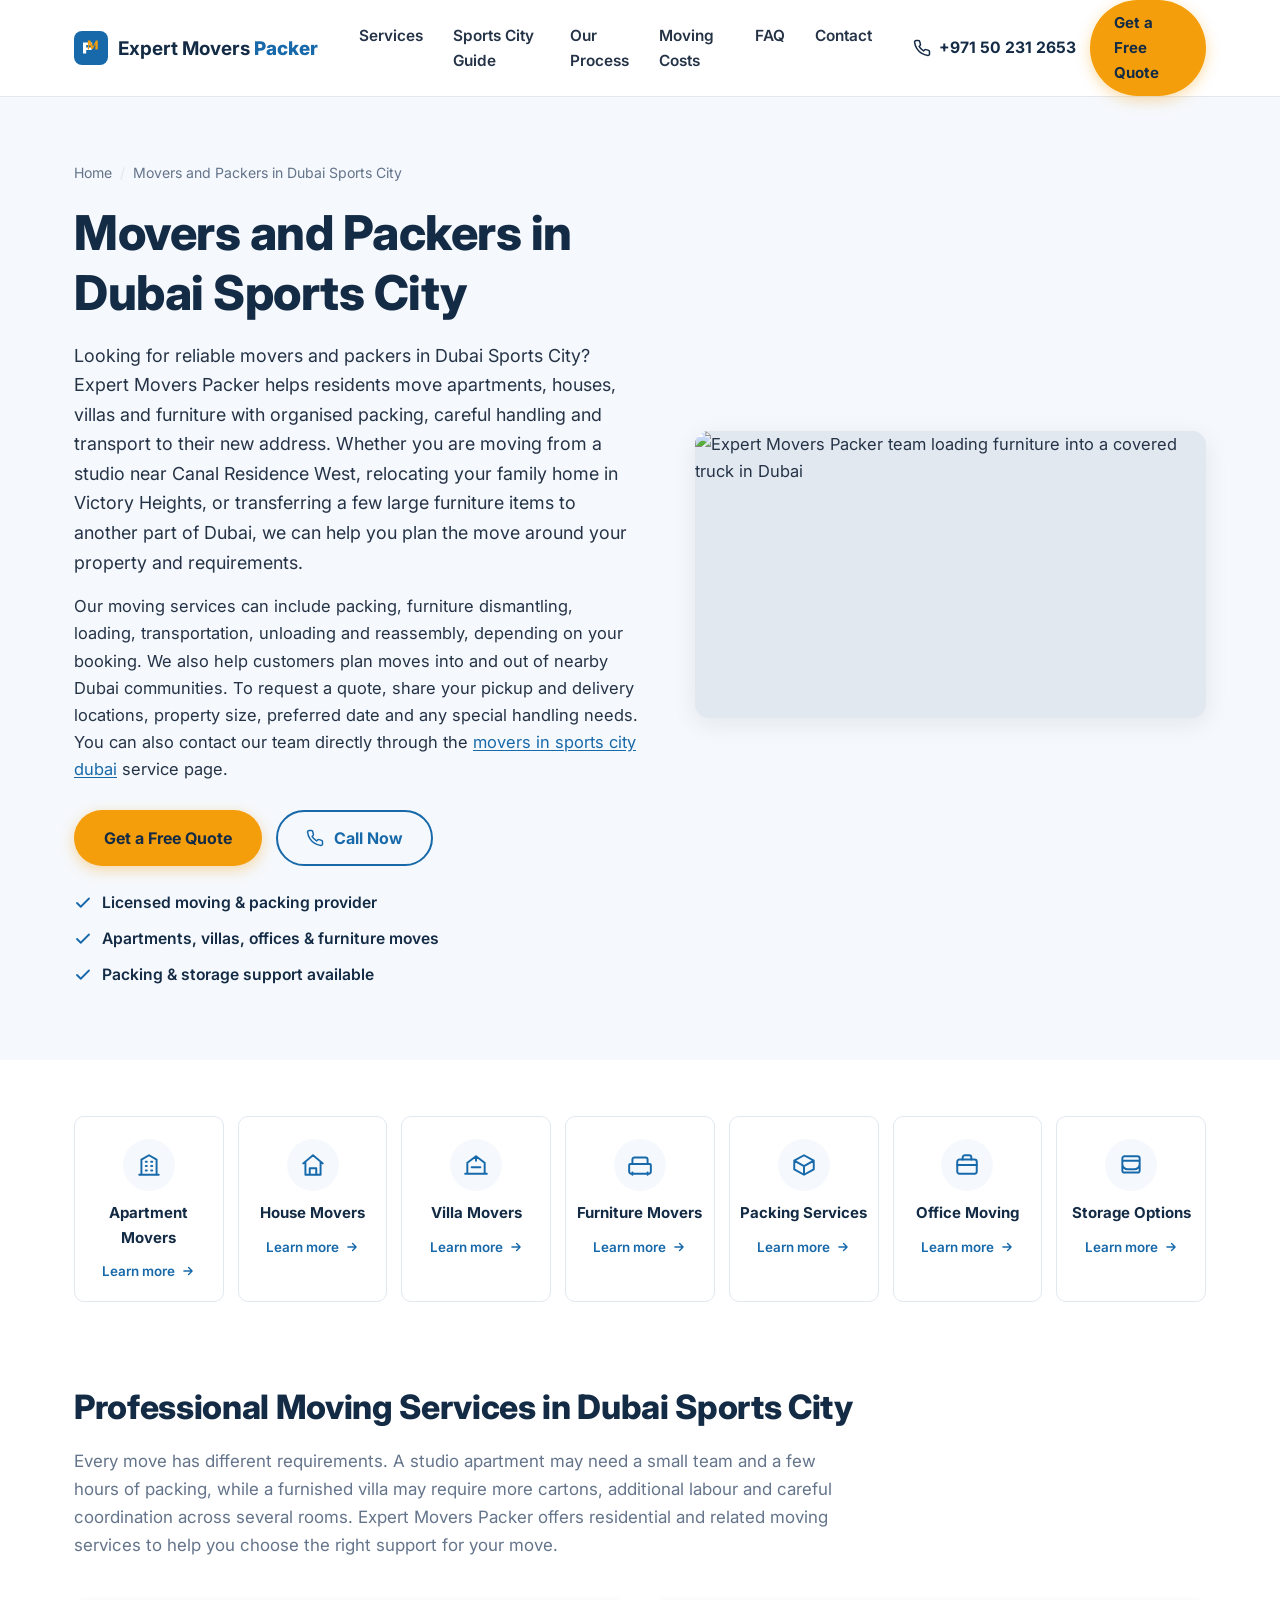
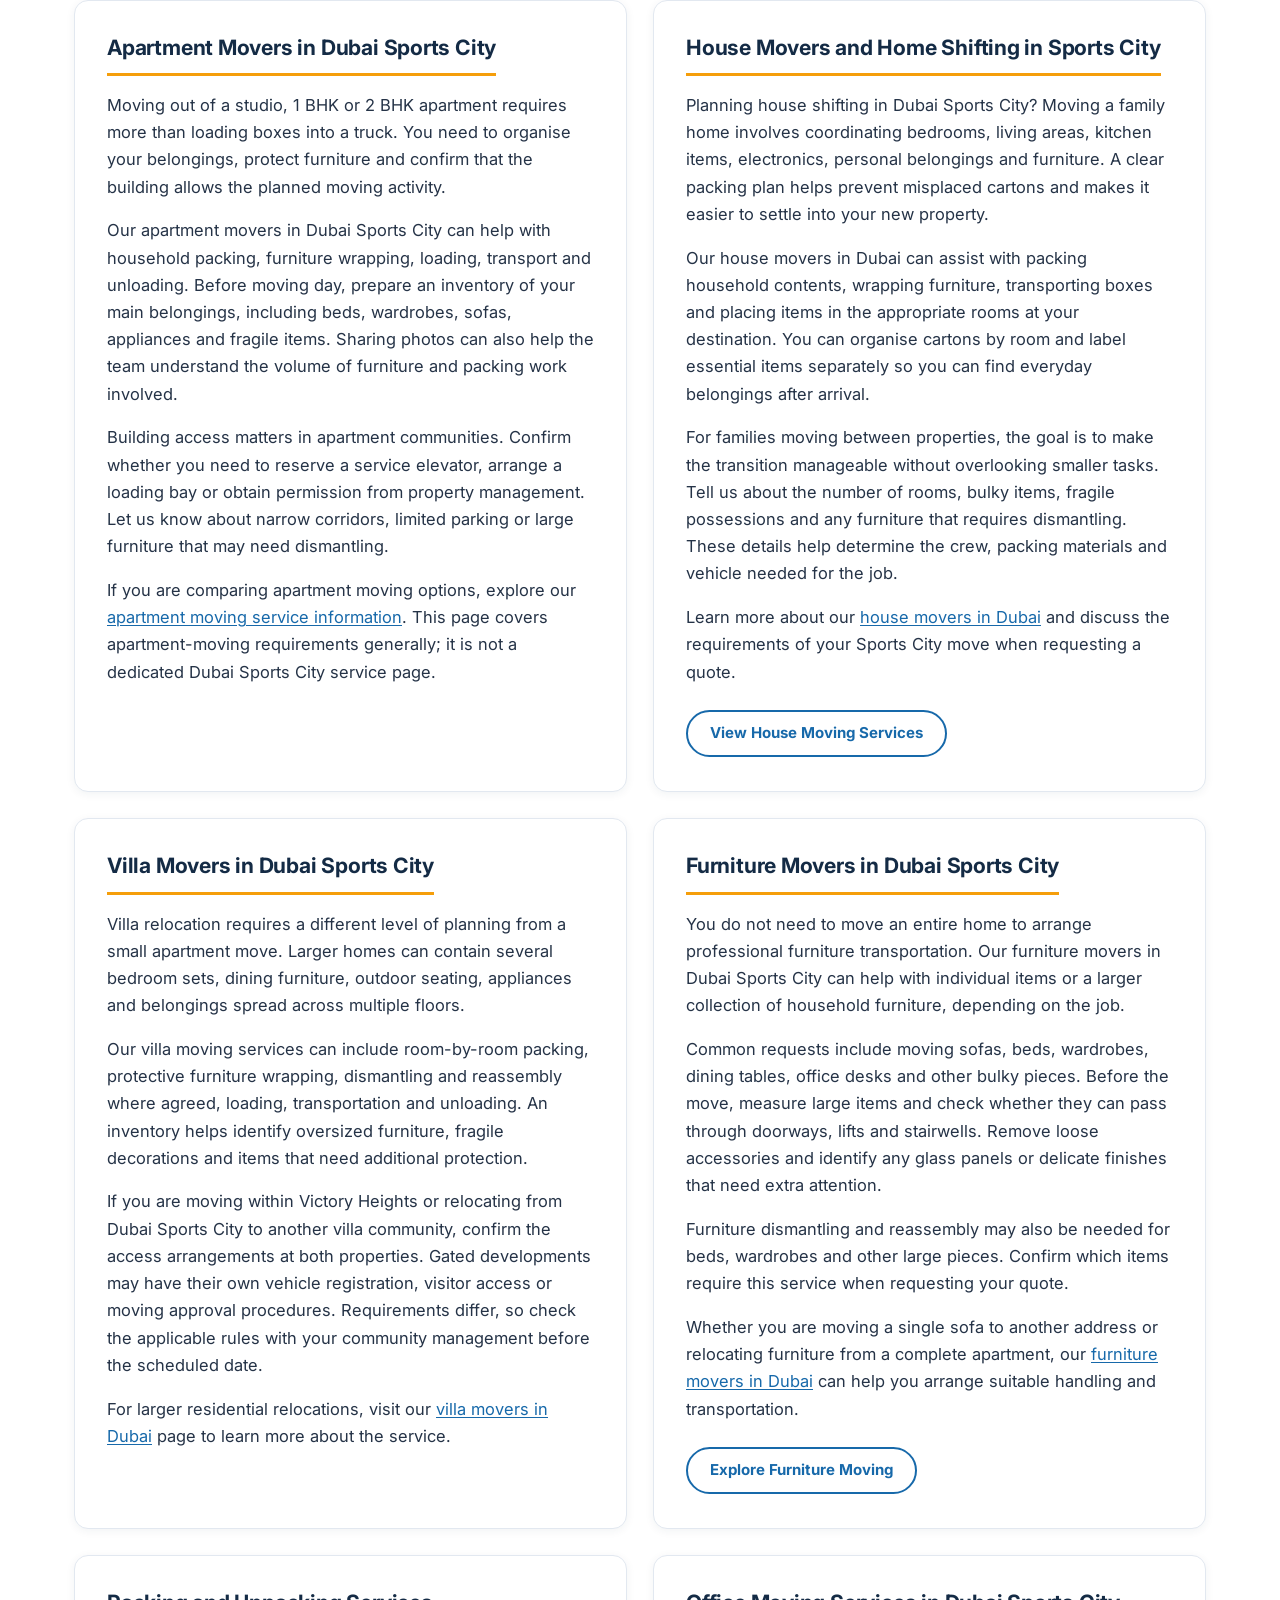
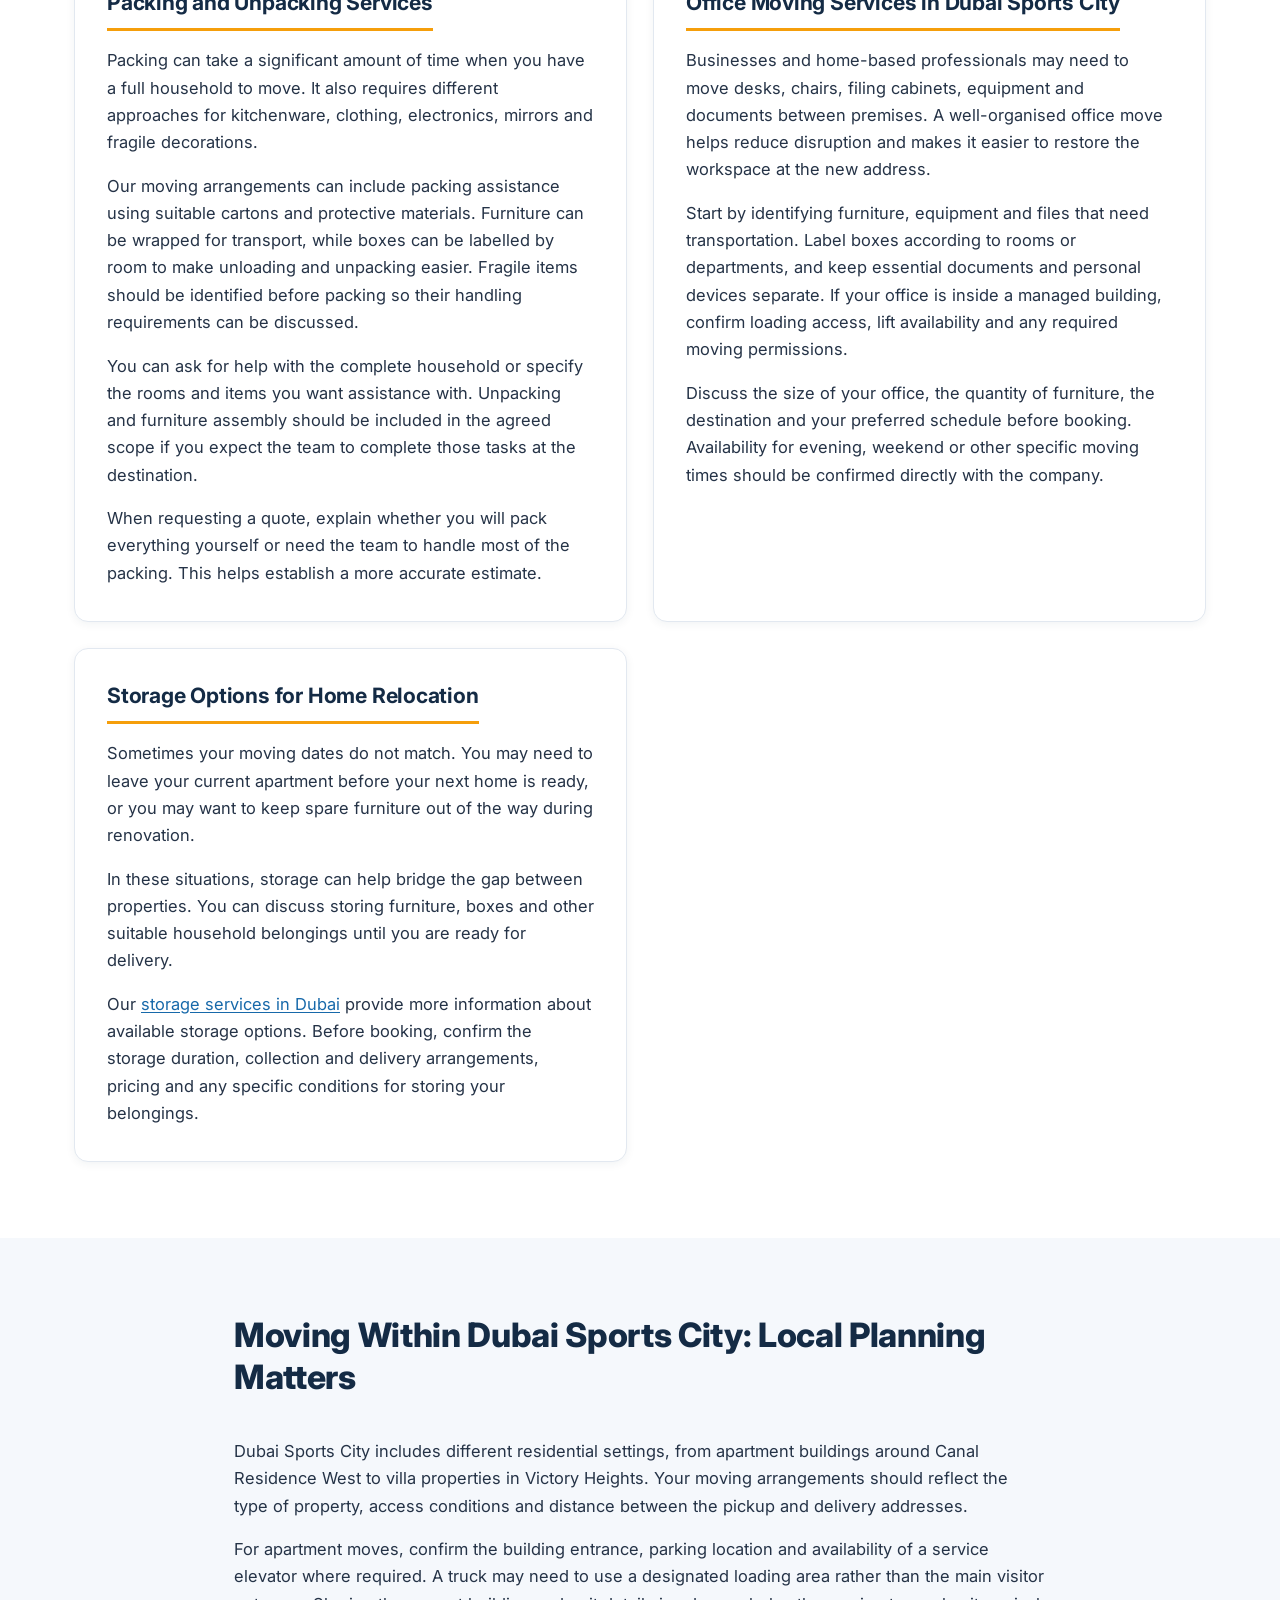
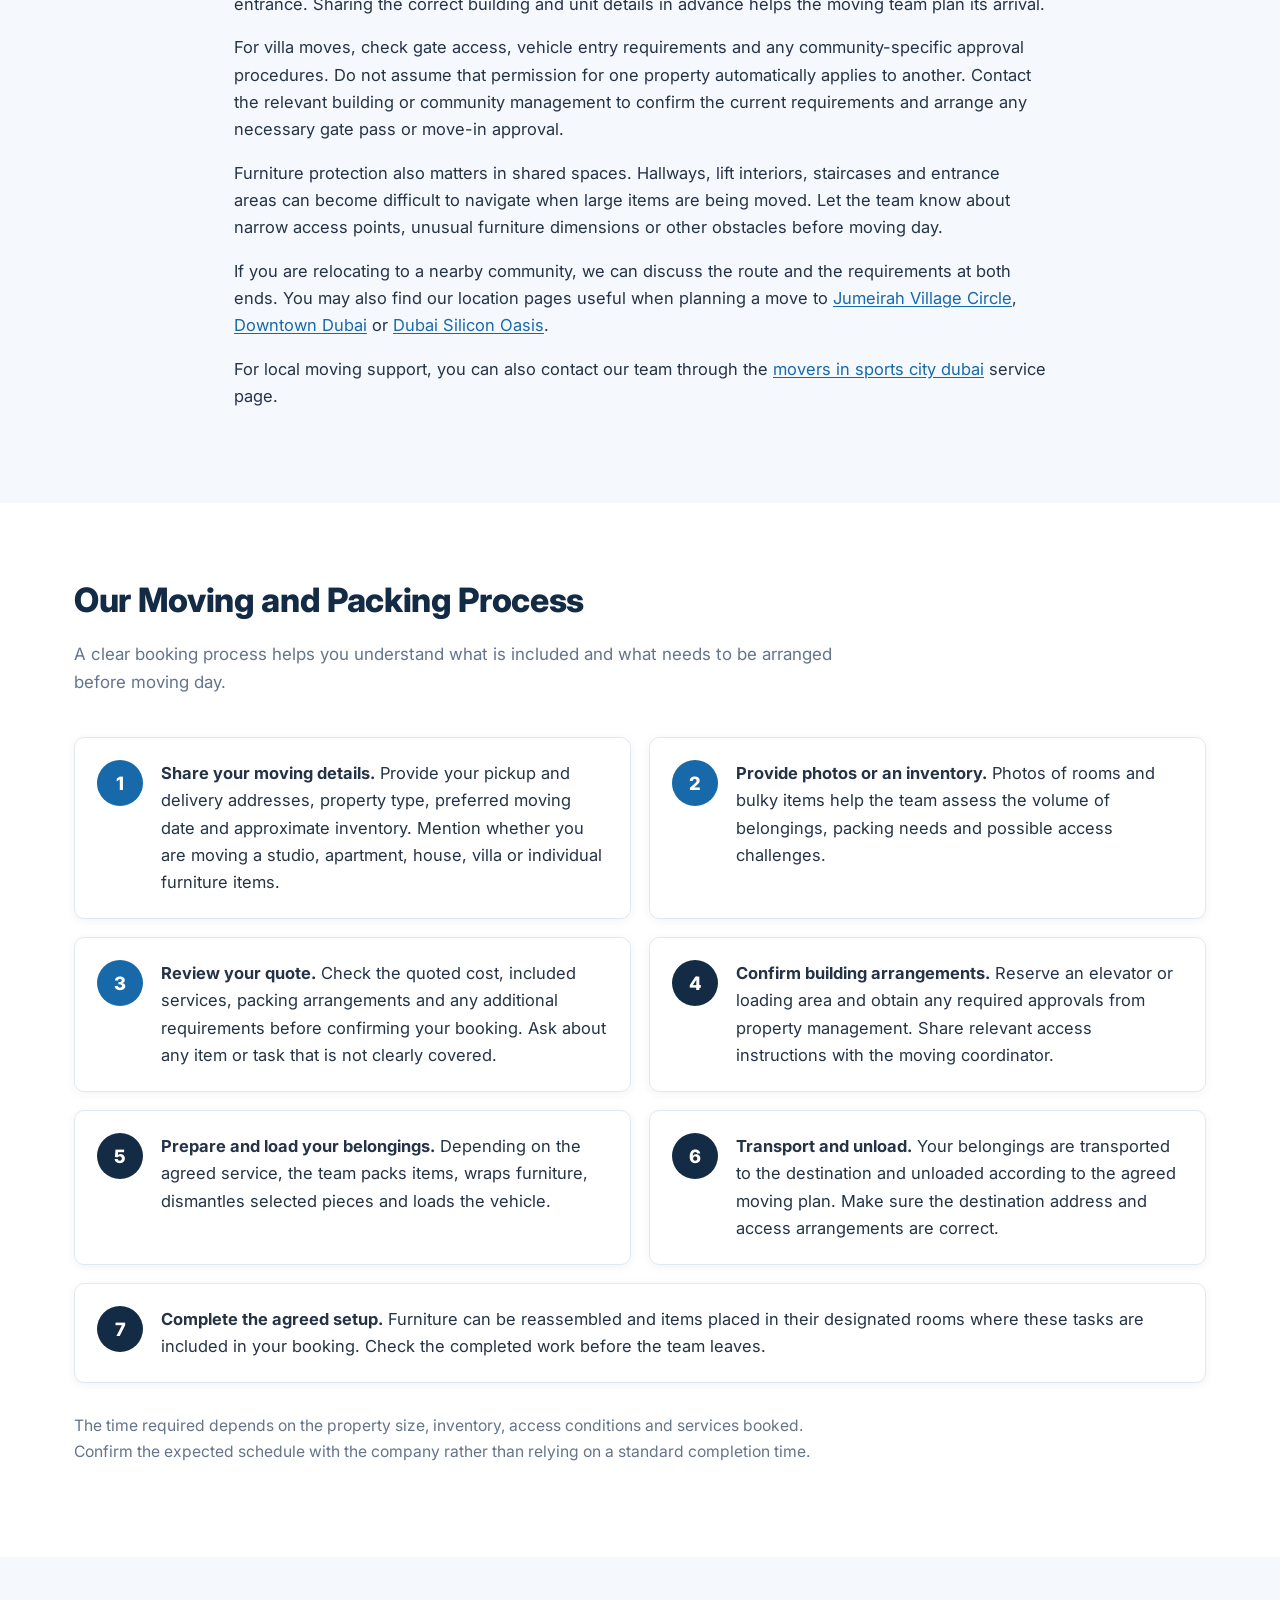
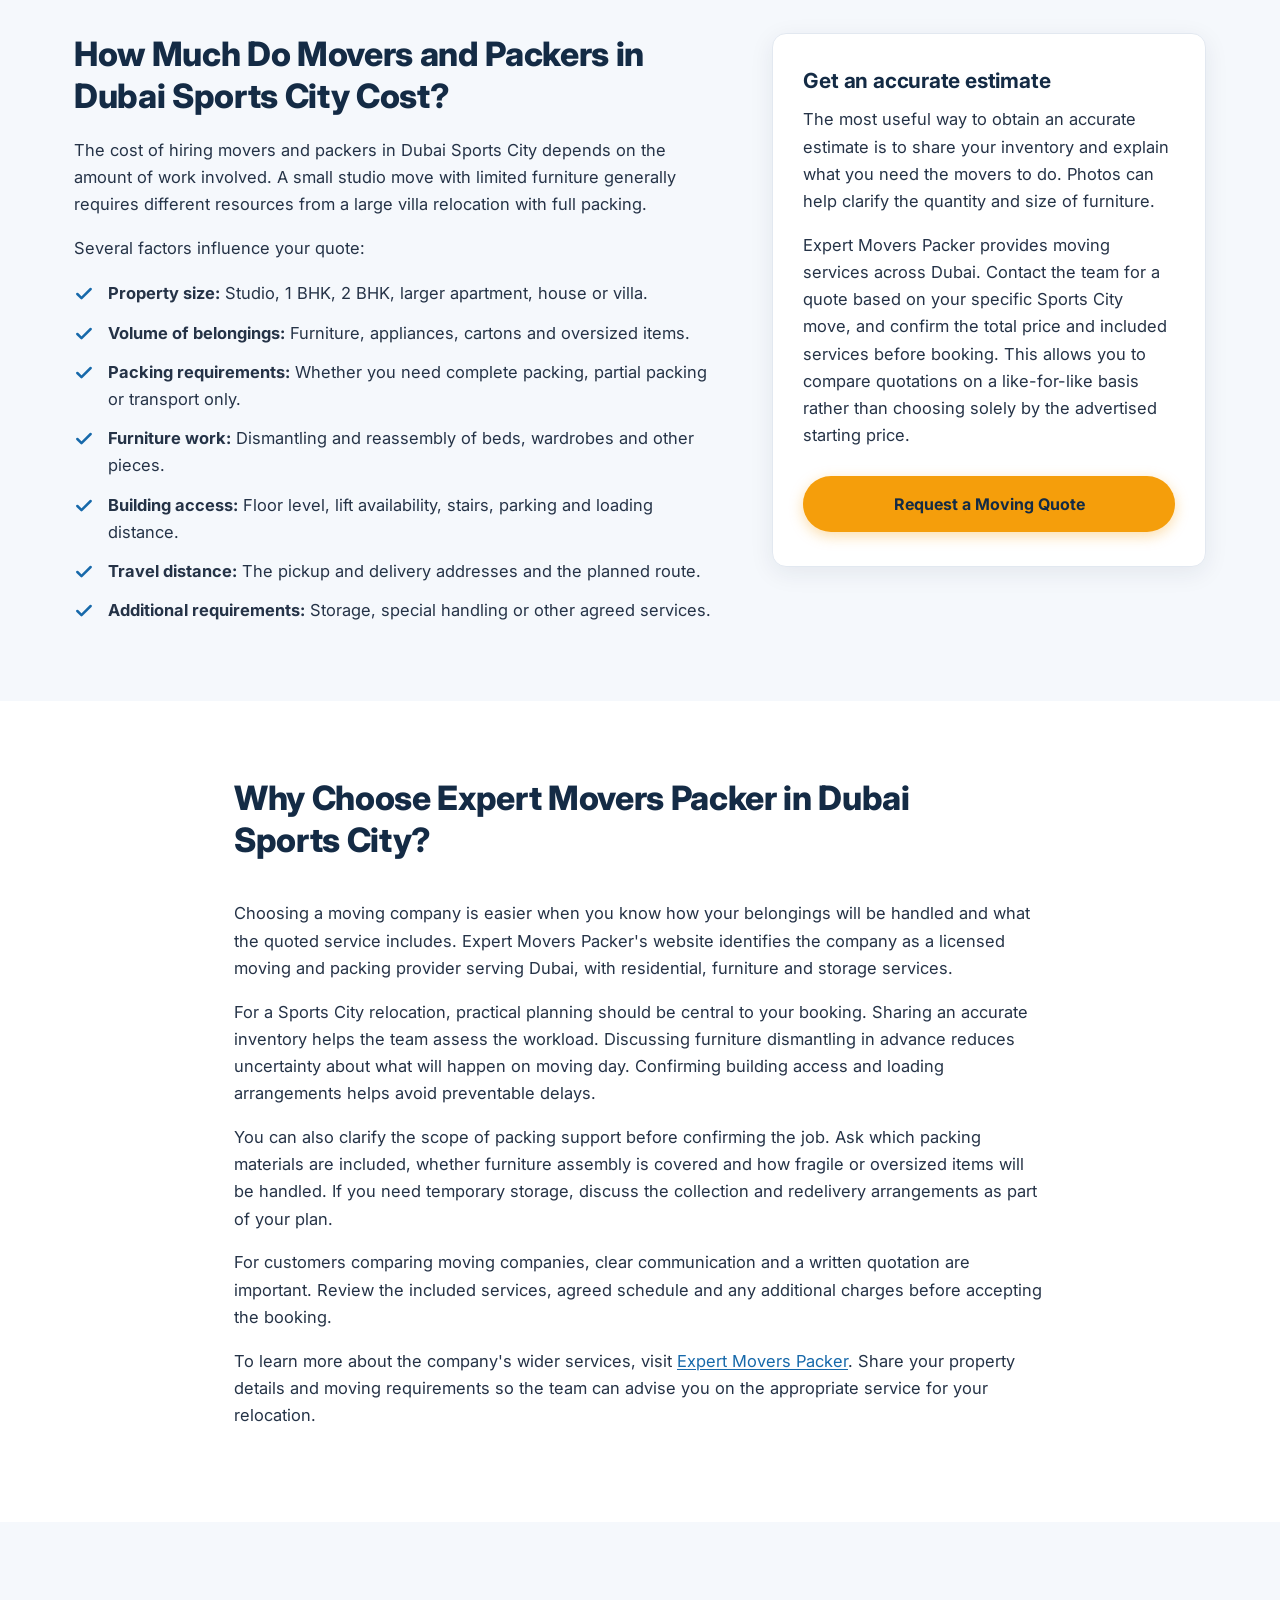
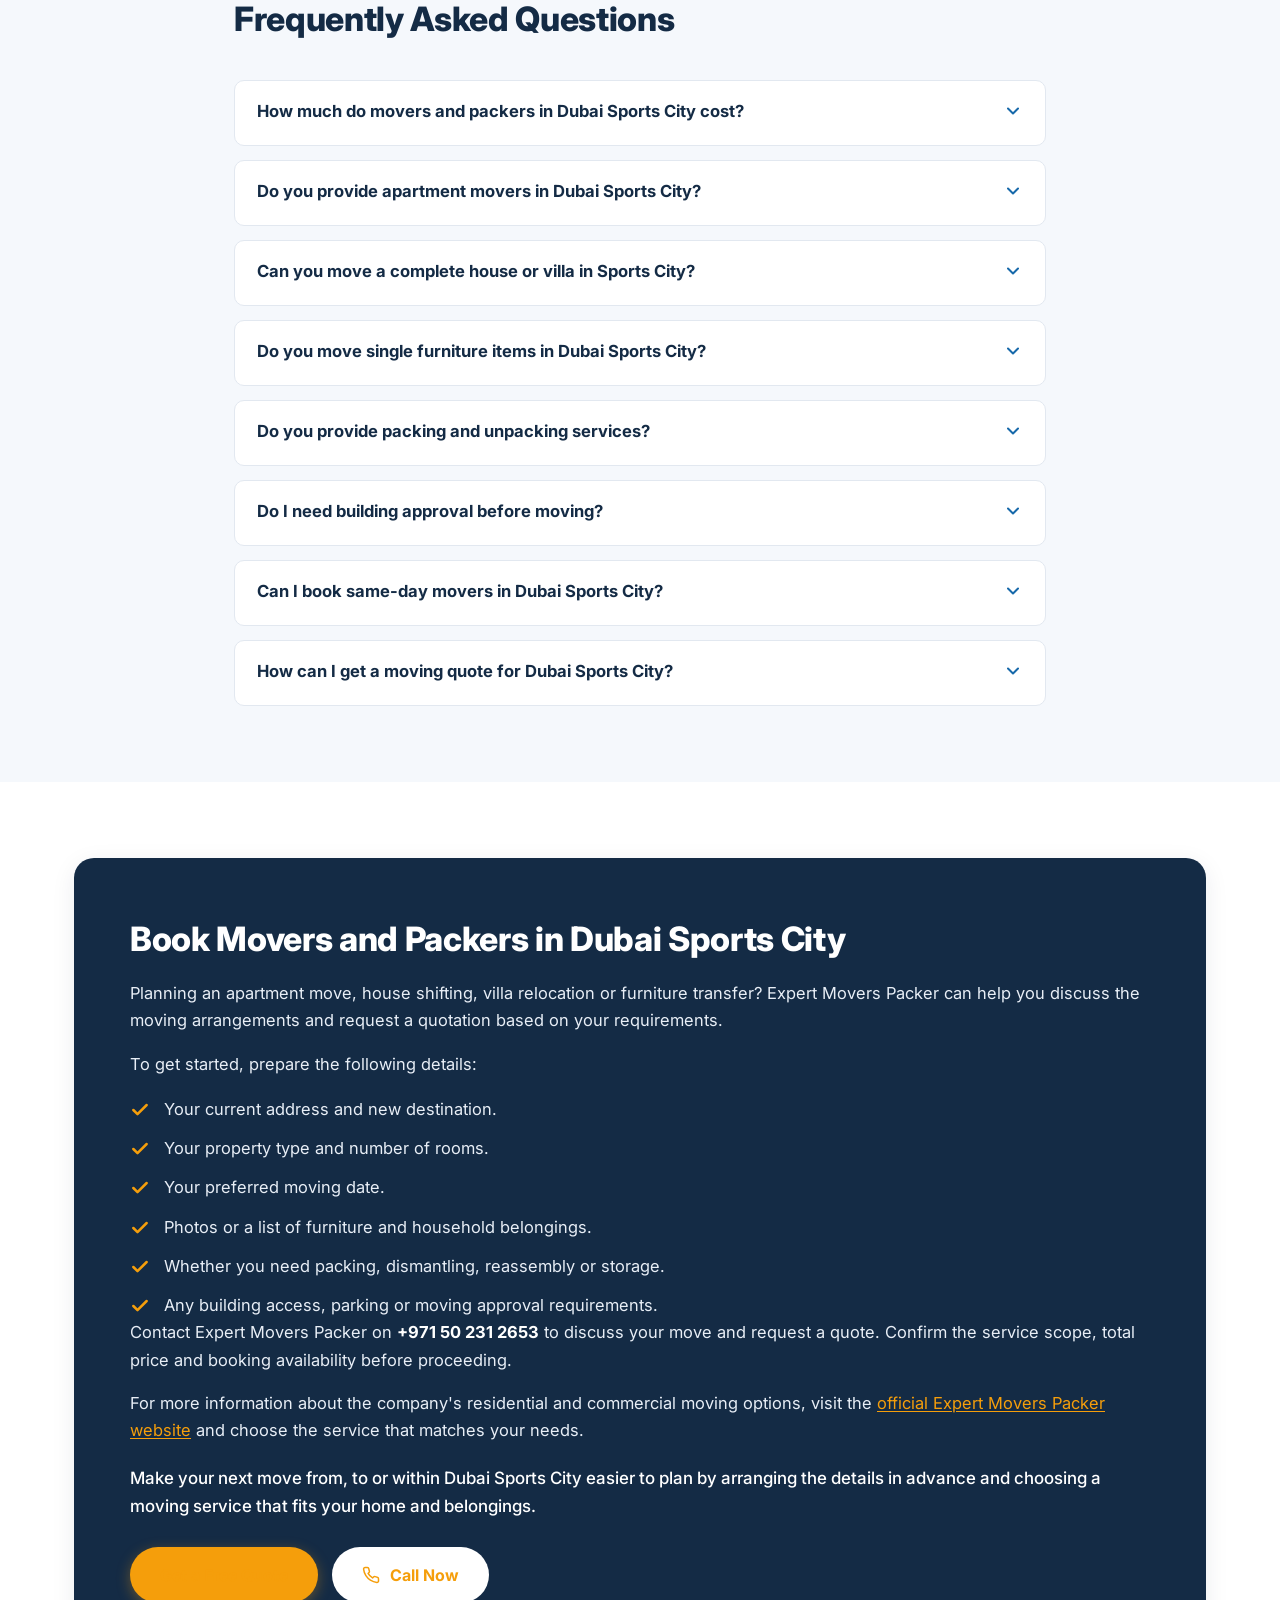
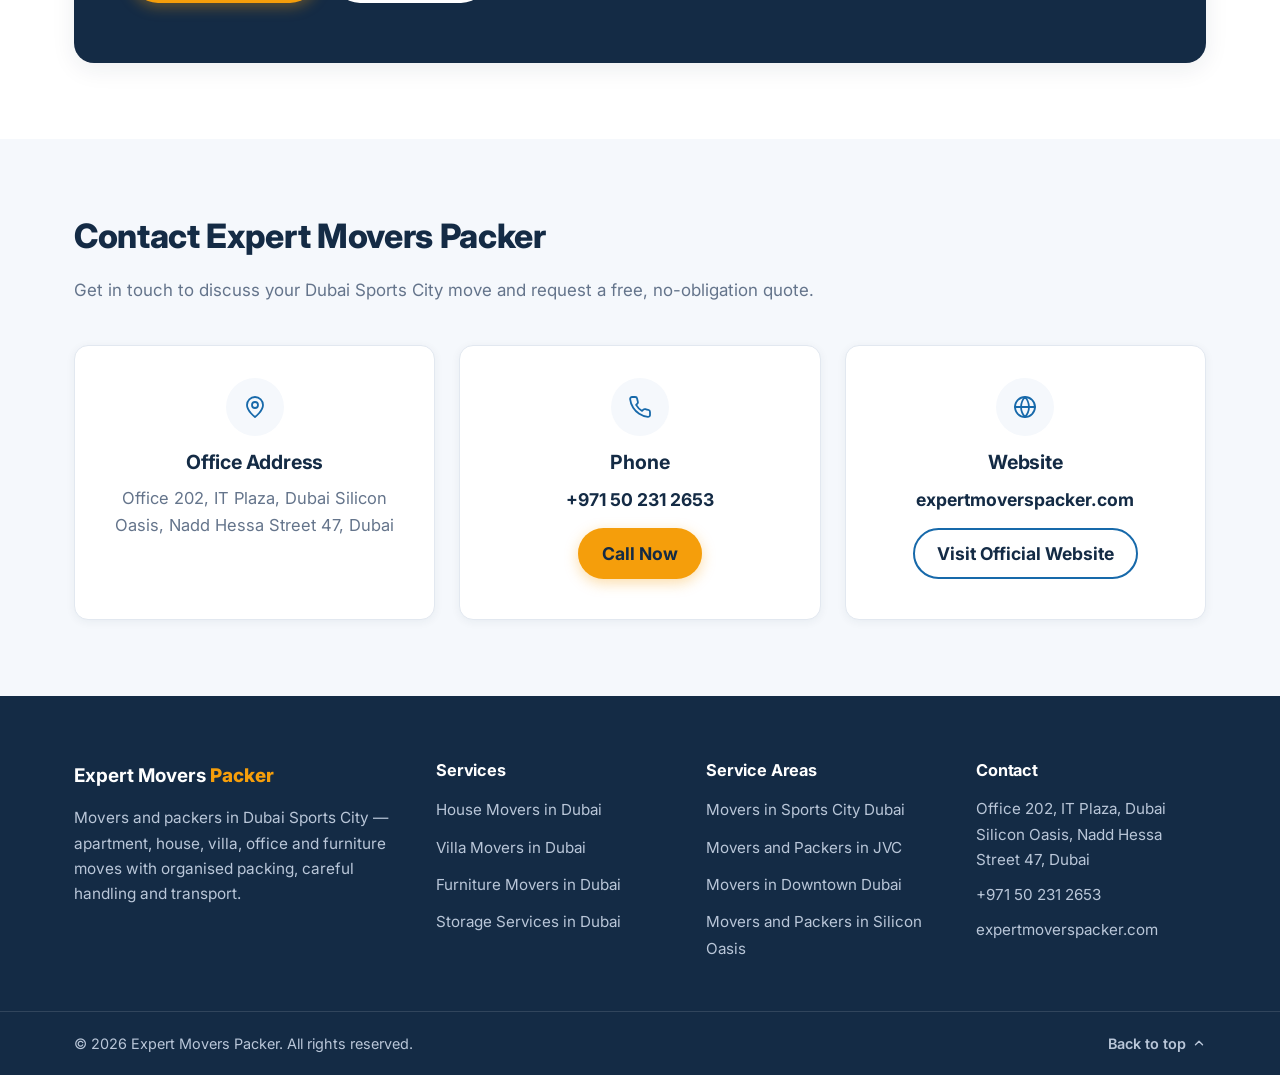
==== index.html @ 06dcf82b "Update index.html" ====
<!DOCTYPE html>
<html lang="en">
<head>
  <meta charset="UTF-8">
  <meta name="viewport" content="width=device-width, initial-scale=1.0">
  <title>Movers and Packers in Dubai Sports City | Expert Movers</title>
  <meta name="description" content="Need movers and packers in Dubai Sports City? Book apartment, house, villa and furniture moving with packing support. Request your moving quote today.">
  <link rel="canonical" href="https://exploreworldly-ai.github.io/moversinsportscitydubai/">
  <meta name="robots" content="index, follow">
  <meta name="theme-color" content="#142B45">

  <!-- Open Graph -->
  <meta property="og:type" content="website">
  <meta property="og:locale" content="en_US">
  <meta property="og:title" content="Movers and Packers in Dubai Sports City | Expert Movers">
  <meta property="og:description" content="Need movers and packers in Dubai Sports City? Book apartment, house, villa and furniture moving with packing support. Request your moving quote today.">
  <meta property="og:url" content="https://expertmoverspacker.com/movers-sports-city-dubai">
  <meta property="og:site_name" content="Expert Movers Packer">
  <meta property="og:image" content="https://expertmoverspacker.com/wp-content/uploads/2026/06/Expert-Movers-Packer-team-loading-furniture-into-a-covered-truck-in-Dubai.webp">
  <meta property="og:image:alt" content="Expert Movers Packer team loading furniture into a covered truck in Dubai">

  <!-- Twitter -->
  <meta name="twitter:card" content="summary_large_image">
  <meta name="twitter:title" content="Movers and Packers in Dubai Sports City | Expert Movers">
  <meta name="twitter:description" content="Need movers and packers in Dubai Sports City? Book apartment, house, villa and furniture moving with packing support. Request your moving quote today.">
  <meta name="twitter:image" content="https://expertmoverspacker.com/wp-content/uploads/2026/06/Expert-Movers-Packer-team-loading-furniture-into-a-covered-truck-in-Dubai.webp">

  <!-- Fonts -->
  <link rel="preconnect" href="https://fonts.googleapis.com">
  <link rel="preconnect" href="https://fonts.gstatic.com" crossorigin>
  <link href="https://fonts.googleapis.com/css2?family=Inter:wght@400;500;600;700;800&display=swap" rel="stylesheet">

  <link rel="stylesheet" href="style.css">
<!-- GitHub Pages deployment -->
  <!-- Structured data -->
  <script type="application/ld+json">
  {
    "@context": "https://schema.org",
    "@type": "MovingCompany",
    "@id": "https://expertmoverspacker.com/#business",
    "name": "Expert Movers Packer",
    "url": "https://expertmoverspacker.com/",
    "telephone": "+971502312653",
    "address": {
      "@type": "PostalAddress",
      "streetAddress": "Office 202, IT Plaza, Dubai Silicon Oasis, Nadd Hessa Street 47",
      "addressLocality": "Dubai",
      "addressCountry": "AE"
    },
    "areaServed": {
      "@type": "Place",
      "name": "Dubai Sports City, Dubai, UAE"
    },
    "description": "Licensed movers and packers in Dubai Sports City. Apartment, house, villa, office and furniture moves with packing, loading, transport and storage support."
  }
  </script>
  <script type="application/ld+json">
  {
    "@context": "https://schema.org",
    "@type": "WebPage",
    "@id": "https://expertmoverspacker.com/movers-sports-city-dubai#webpage",
    "url": "https://expertmoverspacker.com/movers-sports-city-dubai",
    "name": "Movers and Packers in Dubai Sports City | Expert Movers",
    "description": "Need movers and packers in Dubai Sports City? Book apartment, house, villa and furniture moving with packing support. Request your moving quote today.",
    "inLanguage": "en",
    "isPartOf": { "@id": "https://expertmoverspacker.com/#website" },
    "about": { "@id": "https://expertmoverspacker.com/#business" }
  }
  </script>
  <script type="application/ld+json">
  {
    "@context": "https://schema.org",
    "@type": "BreadcrumbList",
    "itemListElement": [
      { "@type": "ListItem", "position": 1, "name": "Home", "item": "https://expertmoverspacker.com/" },
      { "@type": "ListItem", "position": 2, "name": "Movers and Packers in Dubai Sports City", "item": "https://expertmoverspacker.com/movers-sports-city-dubai" }
    ]
  }
  </script>
  <script type="application/ld+json">
  {
    "@context": "https://schema.org",
    "@type": "FAQPage",
    "mainEntity": [
      { "@type": "Question", "name": "How much do movers and packers in Dubai Sports City cost?", "acceptedAnswer": { "@type": "Answer", "text": "The price depends on your property size, furniture volume, packing requirements, access conditions and destination. A studio move and a full villa relocation will have different requirements. Share your inventory and moving addresses with Expert Movers Packer to request a quote for your specific move." } },
      { "@type": "Question", "name": "Do you provide apartment movers in Dubai Sports City?", "acceptedAnswer": { "@type": "Answer", "text": "You can enquire about apartment moving services for studios, 1 BHK flats, 2 BHK apartments and larger homes. Share your inventory, floor level and building access details when requesting a quote. Confirm any service elevator booking or moving approval required by your building management." } },
      { "@type": "Question", "name": "Can you move a complete house or villa in Sports City?", "acceptedAnswer": { "@type": "Answer", "text": "You can request a quote for a complete house or villa relocation, including packing, furniture handling, transport and unloading. The final arrangement depends on the number of rooms, belongings and access requirements. Discuss any large furniture, outdoor items and community entry procedures before booking." } },
      { "@type": "Question", "name": "Do you move single furniture items in Dubai Sports City?", "acceptedAnswer": { "@type": "Answer", "text": "Yes, you can enquire about moving individual items such as sofas, beds, wardrobes or dining tables. Provide photos, dimensions where possible, and both addresses so the team can assess the job. Confirm the price and whether dismantling or reassembly is included." } },
      { "@type": "Question", "name": "Do you provide packing and unpacking services?", "acceptedAnswer": { "@type": "Answer", "text": "Packing assistance can be discussed as part of your moving booking. Explain whether you need complete packing, help with fragile items or support for selected rooms. Confirm which materials, unpacking tasks and furniture assembly services are included in the final quotation." } },
      { "@type": "Question", "name": "Do I need building approval before moving?", "acceptedAnswer": { "@type": "Answer", "text": "Some apartment buildings and gated communities require advance approval, service elevator reservations, vehicle registration or a gate pass. Requirements vary by property. Contact your building or community management before moving day and share any relevant instructions with your moving coordinator." } },
      { "@type": "Question", "name": "Can I book same-day movers in Dubai Sports City?", "acceptedAnswer": { "@type": "Answer", "text": "Same-day moving may be possible depending on crew availability, vehicle availability, the size of your move and building access requirements. Contact Expert Movers Packer with your preferred date and moving details to check availability. Do not assume a same-day booking is confirmed until the company agrees." } },
      { "@type": "Question", "name": "How can I get a moving quote for Dubai Sports City?", "acceptedAnswer": { "@type": "Answer", "text": "Share your pickup and delivery addresses, property type, preferred date, inventory and packing requirements with Expert Movers Packer. Photos of furniture and rooms can help explain the workload. Review the quotation and confirm the included services before finalising your booking." } }
    ]
  }
  </script>
</head>
<body>
  <a class="skip-link" href="#main">Skip to main content</a>

  <!-- ============ Header ============ -->
  <header class="site-header" id="site-header">
    <div class="container header-inner">
      <a class="brand" href="https://expertmoverspacker.com/" aria-label="Expert Movers Packer — home">
        <span class="brand-mark" aria-hidden="true">
          <svg width="34" height="34" viewBox="0 0 34 34" fill="none" xmlns="http://www.w3.org/2000/svg">
            <rect width="34" height="34" rx="8" fill="#1769AA"/>
            <path d="M9 22.5V11.5h9.2v2.6h-6v2.4h5.4v2.6h-5.4v3.4H9z" fill="#fff"/>
            <path d="M20 22.5v-11h2.9l3.4 7.4 3.4-7.4H32v11h-2.9v-6.9l-3 6.4h-1.6l-3-6.4v6.9H20z" fill="#F59E0B" transform="translate(-2.5,0) scale(0.82)"/>
          </svg>
        </span>
        <span class="brand-text">Expert Movers <strong>Packer</strong></span>
      </a>

      <nav class="site-nav" id="site-nav" aria-label="Primary navigation">
        <ul>
          <li><a href="#services">Services</a></li>
          <li><a href="#local">Sports City Guide</a></li>
          <li><a href="#process">Our Process</a></li>
          <li><a href="#cost">Moving Costs</a></li>
          <li><a href="#faq">FAQ</a></li>
          <li><a href="#contact">Contact</a></li>
        </ul>
      </nav>

      <div class="header-actions">
        <a class="header-phone" href="tel:+971502312653" aria-label="Call Expert Movers Packer now">
          <svg width="18" height="18" viewBox="0 0 24 24" fill="none" stroke="currentColor" stroke-width="2" stroke-linecap="round" stroke-linejoin="round" aria-hidden="true"><path d="M22 16.92v3a2 2 0 0 1-2.18 2 19.79 19.79 0 0 1-8.63-3.07 19.5 19.5 0 0 1-6-6 19.79 19.79 0 0 1-3.07-8.67A2 2 0 0 1 4.11 2h3a2 2 0 0 1 2 1.72c.13.96.36 1.9.7 2.81a2 2 0 0 1-.45 2.11L8.09 9.91a16 16 0 0 0 6 6l1.27-1.27a2 2 0 0 1 2.11-.45c.91.34 1.85.57 2.81.7A2 2 0 0 1 22 16.92z"/></svg>
          <span>+971 50 231 2653</span>
        </a>
        <a class="btn btn-primary btn-sm" href="#contact">Get a Free Quote</a>
        <button class="nav-toggle" id="nav-toggle" aria-expanded="false" aria-controls="site-nav" aria-label="Open menu">
          <span></span><span></span><span></span>
        </button>
      </div>
    </div>
  </header>

  <main id="main">
    <!-- ============ Hero ============ -->
    <section class="hero" aria-labelledby="page-title">
      <div class="container hero-grid">
        <div class="hero-copy">
          <nav class="breadcrumbs" aria-label="Breadcrumb">
            <ol>
              <li><a href="https://expertmoverspacker.com/">Home</a></li>
              <li aria-current="page">Movers and Packers in Dubai Sports City</li>
            </ol>
          </nav>
          <h1 id="page-title">Movers and Packers in Dubai Sports City</h1>
          <p class="lead">Looking for reliable movers and packers in Dubai Sports City? Expert Movers Packer helps residents move apartments, houses, villas and furniture with organised packing, careful handling and transport to their new address. Whether you are moving from a studio near Canal Residence West, relocating your family home in Victory Heights, or transferring a few large furniture items to another part of Dubai, we can help you plan the move around your property and requirements.</p>
          <p>Our moving services can include packing, furniture dismantling, loading, transportation, unloading and reassembly, depending on your booking. We also help customers plan moves into and out of nearby Dubai communities. To request a quote, share your pickup and delivery locations, property size, preferred date and any special handling needs. You can also contact our team directly through the <a href="https://expertmoverspacker.com/movers-sports-city-dubai">movers in sports city dubai</a> service page.</p>
          <div class="hero-ctas">
            <a class="btn btn-primary" href="#contact">Get a Free Quote</a>
            <a class="btn btn-outline" href="tel:+971502312653">
              <svg width="18" height="18" viewBox="0 0 24 24" fill="none" stroke="currentColor" stroke-width="2" stroke-linecap="round" stroke-linejoin="round" aria-hidden="true"><path d="M22 16.92v3a2 2 0 0 1-2.18 2 19.79 19.79 0 0 1-8.63-3.07 19.5 19.5 0 0 1-6-6 19.79 19.79 0 0 1-3.07-8.67A2 2 0 0 1 4.11 2h3a2 2 0 0 1 2 1.72c.13.96.36 1.9.7 2.81a2 2 0 0 1-.45 2.11L8.09 9.91a16 16 0 0 0 6 6l1.27-1.27a2 2 0 0 1 2.11-.45c.91.34 1.85.57 2.81.7A2 2 0 0 1 22 16.92z"/></svg>
              Call Now
            </a>
          </div>
          <ul class="hero-trust" aria-label="Service highlights">
            <li>
              <svg width="18" height="18" viewBox="0 0 24 24" fill="none" stroke="#1769AA" stroke-width="2.4" stroke-linecap="round" stroke-linejoin="round" aria-hidden="true"><path d="M20 6 9 17l-5-5"/></svg>
              Licensed moving &amp; packing provider
            </li>
            <li>
              <svg width="18" height="18" viewBox="0 0 24 24" fill="none" stroke="#1769AA" stroke-width="2.4" stroke-linecap="round" stroke-linejoin="round" aria-hidden="true"><path d="M20 6 9 17l-5-5"/></svg>
              Apartments, villas, offices &amp; furniture moves
            </li>
            <li>
              <svg width="18" height="18" viewBox="0 0 24 24" fill="none" stroke="#1769AA" stroke-width="2.4" stroke-linecap="round" stroke-linejoin="round" aria-hidden="true"><path d="M20 6 9 17l-5-5"/></svg>
              Packing &amp; storage support available
            </li>
          </ul>
        </div>
        <div class="hero-media">
          <img src="assets/hero-movers-sports-city-dubai.webp" alt="Expert Movers Packer team loading furniture into a covered truck in Dubai" width="1672" height="941" fetchpriority="high">
        </div>
      </div>
    </section>

    <!-- ============ Service highlights ============ -->
    <section class="section highlights" aria-label="Service highlights">
      <div class="container">
        <div class="highlight-grid">
          <a class="highlight-card" href="#apartment-movers">
            <span class="highlight-icon" aria-hidden="true"><svg width="26" height="26" viewBox="0 0 24 24" fill="none" stroke="#1769AA" stroke-width="1.8" stroke-linecap="round" stroke-linejoin="round"><path d="M3 21h18M5 21V7l7-4 7 4v14M9 9h1m4 0h1M9 13h1m4 0h1M9 17h1m4 0h1"/></svg></span>
            <span class="highlight-title">Apartment Movers</span>
            <span class="highlight-link">Learn more
              <svg width="14" height="14" viewBox="0 0 24 24" fill="none" stroke="currentColor" stroke-width="2.4" stroke-linecap="round" stroke-linejoin="round" aria-hidden="true"><path d="M5 12h14m-6-6 6 6-6 6"/></svg>
            </span>
          </a>
          <a class="highlight-card" href="#house-movers">
            <span class="highlight-icon" aria-hidden="true"><svg width="26" height="26" viewBox="0 0 24 24" fill="none" stroke="#1769AA" stroke-width="1.8" stroke-linecap="round" stroke-linejoin="round"><path d="M3 10.5 12 3l9 7.5M5 9.5V21h14V9.5M9 21v-6h6v6"/></svg></span>
            <span class="highlight-title">House Movers</span>
            <span class="highlight-link">Learn more
              <svg width="14" height="14" viewBox="0 0 24 24" fill="none" stroke="currentColor" stroke-width="2.4" stroke-linecap="round" stroke-linejoin="round" aria-hidden="true"><path d="M5 12h14m-6-6 6 6-6 6"/></svg>
            </span>
          </a>
          <a class="highlight-card" href="#villa-movers">
            <span class="highlight-icon" aria-hidden="true"><svg width="26" height="26" viewBox="0 0 24 24" fill="none" stroke="#1769AA" stroke-width="1.8" stroke-linecap="round" stroke-linejoin="round"><path d="M2 20h20M4 20V10l8-6 8 6v10M12 4v4M8 14h8"/></svg></span>
            <span class="highlight-title">Villa Movers</span>
            <span class="highlight-link">Learn more
              <svg width="14" height="14" viewBox="0 0 24 24" fill="none" stroke="currentColor" stroke-width="2.4" stroke-linecap="round" stroke-linejoin="round" aria-hidden="true"><path d="M5 12h14m-6-6 6 6-6 6"/></svg>
            </span>
          </a>
          <a class="highlight-card" href="#furniture-movers">
            <span class="highlight-icon" aria-hidden="true"><svg width="26" height="26" viewBox="0 0 24 24" fill="none" stroke="#1769AA" stroke-width="1.8" stroke-linecap="round" stroke-linejoin="round"><path d="M5 11V7a2 2 0 0 1 2-2h10a2 2 0 0 1 2 2v4M3 11h18a1 1 0 0 1 1 1v6a2 2 0 0 1-2 2H4a2 2 0 0 1-2-2v-6a1 1 0 0 1 1-1zm2 8v2m14-2v2"/></svg></span>
            <span class="highlight-title">Furniture Movers</span>
            <span class="highlight-link">Learn more
              <svg width="14" height="14" viewBox="0 0 24 24" fill="none" stroke="currentColor" stroke-width="2.4" stroke-linecap="round" stroke-linejoin="round" aria-hidden="true"><path d="M5 12h14m-6-6 6 6-6 6"/></svg>
            </span>
          </a>
          <a class="highlight-card" href="#packing-services">
            <span class="highlight-icon" aria-hidden="true"><svg width="26" height="26" viewBox="0 0 24 24" fill="none" stroke="#1769AA" stroke-width="1.8" stroke-linecap="round" stroke-linejoin="round"><path d="M21 8 12 3 3 8v8l9 5 9-5V8zM3 8l9 5 9-5M12 13v8"/></svg></span>
            <span class="highlight-title">Packing Services</span>
            <span class="highlight-link">Learn more
              <svg width="14" height="14" viewBox="0 0 24 24" fill="none" stroke="currentColor" stroke-width="2.4" stroke-linecap="round" stroke-linejoin="round" aria-hidden="true"><path d="M5 12h14m-6-6 6 6-6 6"/></svg>
            </span>
          </a>
          <a class="highlight-card" href="#office-moving">
            <span class="highlight-icon" aria-hidden="true"><svg width="26" height="26" viewBox="0 0 24 24" fill="none" stroke="#1769AA" stroke-width="1.8" stroke-linecap="round" stroke-linejoin="round"><rect x="3" y="7" width="18" height="13" rx="2"/><path d="M8 7V5a2 2 0 0 1 2-2h4a2 2 0 0 1 2 2v2M3 12h18"/></svg></span>
            <span class="highlight-title">Office Moving</span>
            <span class="highlight-link">Learn more
              <svg width="14" height="14" viewBox="0 0 24 24" fill="none" stroke="currentColor" stroke-width="2.4" stroke-linecap="round" stroke-linejoin="round" aria-hidden="true"><path d="M5 12h14m-6-6 6 6-6 6"/></svg>
            </span>
          </a>
          <a class="highlight-card" href="#storage-options">
            <span class="highlight-icon" aria-hidden="true"><svg width="26" height="26" viewBox="0 0 24 24" fill="none" stroke="#1769AA" stroke-width="1.8" stroke-linecap="round" stroke-linejoin="round"><path d="M4 8V6a2 2 0 0 1 2-2h12a2 2 0 0 1 2 2v2M4 8h16v3a5 5 0 0 1-5 5H9a5 5 0 0 1-5-5V8zm0 0v9a2 2 0 0 0 2 2h12a2 2 0 0 0 2-2V8"/></svg></span>
            <span class="highlight-title">Storage Options</span>
            <span class="highlight-link">Learn more
              <svg width="14" height="14" viewBox="0 0 24 24" fill="none" stroke="currentColor" stroke-width="2.4" stroke-linecap="round" stroke-linejoin="round" aria-hidden="true"><path d="M5 12h14m-6-6 6 6-6 6"/></svg>
            </span>
          </a>
        </div>
      </div>
    </section>

    <!-- ============ Professional moving services ============ -->
    <section class="section" id="services" aria-labelledby="services-title">
      <div class="container">
        <div class="section-head">
          <h2 id="services-title">Professional Moving Services in Dubai Sports City</h2>
          <p>Every move has different requirements. A studio apartment may need a small team and a few hours of packing, while a furnished villa may require more cartons, additional labour and careful coordination across several rooms. Expert Movers Packer offers residential and related moving services to help you choose the right support for your move.</p>
        </div>

        <div class="service-grid">
          <article class="service-card" id="apartment-movers">
            <h3>Apartment Movers in Dubai Sports City</h3>
            <p>Moving out of a studio, 1 BHK or 2 BHK apartment requires more than loading boxes into a truck. You need to organise your belongings, protect furniture and confirm that the building allows the planned moving activity.</p>
            <p>Our apartment movers in Dubai Sports City can help with household packing, furniture wrapping, loading, transport and unloading. Before moving day, prepare an inventory of your main belongings, including beds, wardrobes, sofas, appliances and fragile items. Sharing photos can also help the team understand the volume of furniture and packing work involved.</p>
            <p>Building access matters in apartment communities. Confirm whether you need to reserve a service elevator, arrange a loading bay or obtain permission from property management. Let us know about narrow corridors, limited parking or large furniture that may need dismantling.</p>
            <p>If you are comparing apartment moving options, explore our <a href="https://expertmoverspacker.com/apartment-movers-in-business-bay/">apartment moving service information</a>. This page covers apartment-moving requirements generally; it is not a dedicated Dubai Sports City service page.</p>
          </article>

          <article class="service-card" id="house-movers">
            <h3>House Movers and Home Shifting in Sports City</h3>
            <p>Planning house shifting in Dubai Sports City? Moving a family home involves coordinating bedrooms, living areas, kitchen items, electronics, personal belongings and furniture. A clear packing plan helps prevent misplaced cartons and makes it easier to settle into your new property.</p>
            <p>Our house movers in Dubai can assist with packing household contents, wrapping furniture, transporting boxes and placing items in the appropriate rooms at your destination. You can organise cartons by room and label essential items separately so you can find everyday belongings after arrival.</p>
            <p>For families moving between properties, the goal is to make the transition manageable without overlooking smaller tasks. Tell us about the number of rooms, bulky items, fragile possessions and any furniture that requires dismantling. These details help determine the crew, packing materials and vehicle needed for the job.</p>
            <p>Learn more about our <a href="https://expertmoverspacker.com/house-movers-dubai/">house movers in Dubai</a> and discuss the requirements of your Sports City move when requesting a quote.</p>
            <p><a class="btn btn-outline btn-sm" href="https://expertmoverspacker.com/house-movers-dubai/">View House Moving Services</a></p>
          </article>

          <article class="service-card" id="villa-movers">
            <h3>Villa Movers in Dubai Sports City</h3>
            <p>Villa relocation requires a different level of planning from a small apartment move. Larger homes can contain several bedroom sets, dining furniture, outdoor seating, appliances and belongings spread across multiple floors.</p>
            <p>Our villa moving services can include room-by-room packing, protective furniture wrapping, dismantling and reassembly where agreed, loading, transportation and unloading. An inventory helps identify oversized furniture, fragile decorations and items that need additional protection.</p>
            <p>If you are moving within Victory Heights or relocating from Dubai Sports City to another villa community, confirm the access arrangements at both properties. Gated developments may have their own vehicle registration, visitor access or moving approval procedures. Requirements differ, so check the applicable rules with your community management before the scheduled date.</p>
            <p>For larger residential relocations, visit our <a href="https://expertmoverspacker.com/villa-movers-dubai/">villa movers in Dubai</a> page to learn more about the service.</p>
          </article>

          <article class="service-card" id="furniture-movers">
            <h3>Furniture Movers in Dubai Sports City</h3>
            <p>You do not need to move an entire home to arrange professional furniture transportation. Our furniture movers in Dubai Sports City can help with individual items or a larger collection of household furniture, depending on the job.</p>
            <p>Common requests include moving sofas, beds, wardrobes, dining tables, office desks and other bulky pieces. Before the move, measure large items and check whether they can pass through doorways, lifts and stairwells. Remove loose accessories and identify any glass panels or delicate finishes that need extra attention.</p>
            <p>Furniture dismantling and reassembly may also be needed for beds, wardrobes and other large pieces. Confirm which items require this service when requesting your quote.</p>
            <p>Whether you are moving a single sofa to another address or relocating furniture from a complete apartment, our <a href="https://expertmoverspacker.com/furniture-movers-dubai/">furniture movers in Dubai</a> can help you arrange suitable handling and transportation.</p>
            <p><a class="btn btn-outline btn-sm" href="https://expertmoverspacker.com/furniture-movers-dubai/">Explore Furniture Moving</a></p>
          </article>

          <article class="service-card" id="packing-services">
            <h3>Packing and Unpacking Services</h3>
            <p>Packing can take a significant amount of time when you have a full household to move. It also requires different approaches for kitchenware, clothing, electronics, mirrors and fragile decorations.</p>
            <p>Our moving arrangements can include packing assistance using suitable cartons and protective materials. Furniture can be wrapped for transport, while boxes can be labelled by room to make unloading and unpacking easier. Fragile items should be identified before packing so their handling requirements can be discussed.</p>
            <p>You can ask for help with the complete household or specify the rooms and items you want assistance with. Unpacking and furniture assembly should be included in the agreed scope if you expect the team to complete those tasks at the destination.</p>
            <p>When requesting a quote, explain whether you will pack everything yourself or need the team to handle most of the packing. This helps establish a more accurate estimate.</p>
          </article>

          <article class="service-card" id="office-moving">
            <h3>Office Moving Services in Dubai Sports City</h3>
            <p>Businesses and home-based professionals may need to move desks, chairs, filing cabinets, equipment and documents between premises. A well-organised office move helps reduce disruption and makes it easier to restore the workspace at the new address.</p>
            <p>Start by identifying furniture, equipment and files that need transportation. Label boxes according to rooms or departments, and keep essential documents and personal devices separate. If your office is inside a managed building, confirm loading access, lift availability and any required moving permissions.</p>
            <p>Discuss the size of your office, the quantity of furniture, the destination and your preferred schedule before booking. Availability for evening, weekend or other specific moving times should be confirmed directly with the company.</p>
          </article>

          <article class="service-card" id="storage-options">
            <h3>Storage Options for Home Relocation</h3>
            <p>Sometimes your moving dates do not match. You may need to leave your current apartment before your next home is ready, or you may want to keep spare furniture out of the way during renovation.</p>
            <p>In these situations, storage can help bridge the gap between properties. You can discuss storing furniture, boxes and other suitable household belongings until you are ready for delivery.</p>
            <p>Our <a href="https://expertmoverspacker.com/storage-services-dubai/">storage services in Dubai</a> provide more information about available storage options. Before booking, confirm the storage duration, collection and delivery arrangements, pricing and any specific conditions for storing your belongings.</p>
          </article>
        </div>
      </div>
    </section>

    <!-- ============ Local planning ============ -->
    <section class="section section-alt" id="local" aria-labelledby="local-title">
      <div class="container narrow">
        <div class="section-head">
          <h2 id="local-title">Moving Within Dubai Sports City: Local Planning Matters</h2>
        </div>
        <p>Dubai Sports City includes different residential settings, from apartment buildings around Canal Residence West to villa properties in Victory Heights. Your moving arrangements should reflect the type of property, access conditions and distance between the pickup and delivery addresses.</p>
        <p>For apartment moves, confirm the building entrance, parking location and availability of a service elevator where required. A truck may need to use a designated loading area rather than the main visitor entrance. Sharing the correct building and unit details in advance helps the moving team plan its arrival.</p>
        <p>For villa moves, check gate access, vehicle entry requirements and any community-specific approval procedures. Do not assume that permission for one property automatically applies to another. Contact the relevant building or community management to confirm the current requirements and arrange any necessary gate pass or move-in approval.</p>
        <p>Furniture protection also matters in shared spaces. Hallways, lift interiors, staircases and entrance areas can become difficult to navigate when large items are being moved. Let the team know about narrow access points, unusual furniture dimensions or other obstacles before moving day.</p>
        <p>If you are relocating to a nearby community, we can discuss the route and the requirements at both ends. You may also find our location pages useful when planning a move to <a href="https://expertmoverspacker.com/movers-and-packers-in-jvc/">Jumeirah Village Circle</a>, <a href="https://expertmoverspacker.com/movers-in-downtown-dubai/">Downtown Dubai</a> or <a href="https://expertmoverspacker.com/movers-and-packers-in-silicon-oasis/">Dubai Silicon Oasis</a>.</p>
        <p>For local moving support, you can also contact our team through the <a href="https://expertmoverspacker.com/movers-sports-city-dubai">movers in sports city dubai</a> service page.</p>
      </div>
    </section>

    <!-- ============ Process ============ -->
    <section class="section" id="process" aria-labelledby="process-title">
      <div class="container">
        <div class="section-head">
          <h2 id="process-title">Our Moving and Packing Process</h2>
          <p>A clear booking process helps you understand what is included and what needs to be arranged before moving day.</p>
        </div>
        <ol class="process-steps">
          <li class="process-step">
            <span class="step-number" aria-hidden="true">1</span>
            <div><p><strong>Share your moving details.</strong> Provide your pickup and delivery addresses, property type, preferred moving date and approximate inventory. Mention whether you are moving a studio, apartment, house, villa or individual furniture items.</p></div>
          </li>
          <li class="process-step">
            <span class="step-number" aria-hidden="true">2</span>
            <div><p><strong>Provide photos or an inventory.</strong> Photos of rooms and bulky items help the team assess the volume of belongings, packing needs and possible access challenges.</p></div>
          </li>
          <li class="process-step">
            <span class="step-number" aria-hidden="true">3</span>
            <div><p><strong>Review your quote.</strong> Check the quoted cost, included services, packing arrangements and any additional requirements before confirming your booking. Ask about any item or task that is not clearly covered.</p></div>
          </li>
          <li class="process-step">
            <span class="step-number" aria-hidden="true">4</span>
            <div><p><strong>Confirm building arrangements.</strong> Reserve an elevator or loading area and obtain any required approvals from property management. Share relevant access instructions with the moving coordinator.</p></div>
          </li>
          <li class="process-step">
            <span class="step-number" aria-hidden="true">5</span>
            <div><p><strong>Prepare and load your belongings.</strong> Depending on the agreed service, the team packs items, wraps furniture, dismantles selected pieces and loads the vehicle.</p></div>
          </li>
          <li class="process-step">
            <span class="step-number" aria-hidden="true">6</span>
            <div><p><strong>Transport and unload.</strong> Your belongings are transported to the destination and unloaded according to the agreed moving plan. Make sure the destination address and access arrangements are correct.</p></div>
          </li>
          <li class="process-step">
            <span class="step-number" aria-hidden="true">7</span>
            <div><p><strong>Complete the agreed setup.</strong> Furniture can be reassembled and items placed in their designated rooms where these tasks are included in your booking. Check the completed work before the team leaves.</p></div>
          </li>
        </ol>
        <p class="process-note">The time required depends on the property size, inventory, access conditions and services booked. Confirm the expected schedule with the company rather than relying on a standard completion time.</p>
      </div>
    </section>

    <!-- ============ Cost ============ -->
    <section class="section section-alt" id="cost" aria-labelledby="cost-title">
      <div class="container cost-grid">
        <div>
          <h2 id="cost-title">How Much Do Movers and Packers in Dubai Sports City Cost?</h2>
          <p>The cost of hiring movers and packers in Dubai Sports City depends on the amount of work involved. A small studio move with limited furniture generally requires different resources from a large villa relocation with full packing.</p>
          <p>Several factors influence your quote:</p>
          <ul class="check-list">
            <li><strong>Property size:</strong> Studio, 1 BHK, 2 BHK, larger apartment, house or villa.</li>
            <li><strong>Volume of belongings:</strong> Furniture, appliances, cartons and oversized items.</li>
            <li><strong>Packing requirements:</strong> Whether you need complete packing, partial packing or transport only.</li>
            <li><strong>Furniture work:</strong> Dismantling and reassembly of beds, wardrobes and other pieces.</li>
            <li><strong>Building access:</strong> Floor level, lift availability, stairs, parking and loading distance.</li>
            <li><strong>Travel distance:</strong> The pickup and delivery addresses and the planned route.</li>
            <li><strong>Additional requirements:</strong> Storage, special handling or other agreed services.</li>
          </ul>
        </div>
        <div>
          <div class="quote-card">
            <h3>Get an accurate estimate</h3>
            <p>The most useful way to obtain an accurate estimate is to share your inventory and explain what you need the movers to do. Photos can help clarify the quantity and size of furniture.</p>
            <p>Expert Movers Packer provides moving services across Dubai. Contact the team for a quote based on your specific Sports City move, and confirm the total price and included services before booking. This allows you to compare quotations on a like-for-like basis rather than choosing solely by the advertised starting price.</p>
            <a class="btn btn-primary" href="#contact">Request a Moving Quote</a>
          </div>
        </div>
      </div>
    </section>

    <!-- ============ Why choose ============ -->
    <section class="section" id="why-choose" aria-labelledby="why-title">
      <div class="container narrow">
        <div class="section-head">
          <h2 id="why-title">Why Choose Expert Movers Packer in Dubai Sports City?</h2>
        </div>
        <p>Choosing a moving company is easier when you know how your belongings will be handled and what the quoted service includes. Expert Movers Packer's website identifies the company as a licensed moving and packing provider serving Dubai, with residential, furniture and storage services.</p>
        <p>For a Sports City relocation, practical planning should be central to your booking. Sharing an accurate inventory helps the team assess the workload. Discussing furniture dismantling in advance reduces uncertainty about what will happen on moving day. Confirming building access and loading arrangements helps avoid preventable delays.</p>
        <p>You can also clarify the scope of packing support before confirming the job. Ask which packing materials are included, whether furniture assembly is covered and how fragile or oversized items will be handled. If you need temporary storage, discuss the collection and redelivery arrangements as part of your plan.</p>
        <p>For customers comparing moving companies, clear communication and a written quotation are important. Review the included services, agreed schedule and any additional charges before accepting the booking.</p>
        <p>To learn more about the company's wider services, visit <a href="https://expertmoverspacker.com/">Expert Movers Packer</a>. Share your property details and moving requirements so the team can advise you on the appropriate service for your relocation.</p>
      </div>
    </section>

    <!-- ============ FAQ ============ -->
    <section class="section section-alt" id="faq" aria-labelledby="faq-title">
      <div class="container narrow">
        <div class="section-head">
          <h2 id="faq-title">Frequently Asked Questions</h2>
        </div>
        <div class="faq-list">
          <div class="faq-item">
            <button class="faq-q" aria-expanded="false">
              <span>How much do movers and packers in Dubai Sports City cost?</span>
              <svg class="faq-icon" width="20" height="20" viewBox="0 0 24 24" fill="none" stroke="currentColor" stroke-width="2.4" stroke-linecap="round" stroke-linejoin="round" aria-hidden="true"><path d="m6 9 6 6 6-6"/></svg>
            </button>
            <div class="faq-a"><p>The price depends on your property size, furniture volume, packing requirements, access conditions and destination. A studio move and a full villa relocation will have different requirements. Share your inventory and moving addresses with Expert Movers Packer to request a quote for your specific move.</p></div>
          </div>
          <div class="faq-item">
            <button class="faq-q" aria-expanded="false">
              <span>Do you provide apartment movers in Dubai Sports City?</span>
              <svg class="faq-icon" width="20" height="20" viewBox="0 0 24 24" fill="none" stroke="currentColor" stroke-width="2.4" stroke-linecap="round" stroke-linejoin="round" aria-hidden="true"><path d="m6 9 6 6 6-6"/></svg>
            </button>
            <div class="faq-a"><p>You can enquire about apartment moving services for studios, 1 BHK flats, 2 BHK apartments and larger homes. Share your inventory, floor level and building access details when requesting a quote. Confirm any service elevator booking or moving approval required by your building management.</p></div>
          </div>
          <div class="faq-item">
            <button class="faq-q" aria-expanded="false">
              <span>Can you move a complete house or villa in Sports City?</span>
              <svg class="faq-icon" width="20" height="20" viewBox="0 0 24 24" fill="none" stroke="currentColor" stroke-width="2.4" stroke-linecap="round" stroke-linejoin="round" aria-hidden="true"><path d="m6 9 6 6 6-6"/></svg>
            </button>
            <div class="faq-a"><p>You can request a quote for a complete house or villa relocation, including packing, furniture handling, transport and unloading. The final arrangement depends on the number of rooms, belongings and access requirements. Discuss any large furniture, outdoor items and community entry procedures before booking.</p></div>
          </div>
          <div class="faq-item">
            <button class="faq-q" aria-expanded="false">
              <span>Do you move single furniture items in Dubai Sports City?</span>
              <svg class="faq-icon" width="20" height="20" viewBox="0 0 24 24" fill="none" stroke="currentColor" stroke-width="2.4" stroke-linecap="round" stroke-linejoin="round" aria-hidden="true"><path d="m6 9 6 6 6-6"/></svg>
            </button>
            <div class="faq-a"><p>Yes, you can enquire about moving individual items such as sofas, beds, wardrobes or dining tables. Provide photos, dimensions where possible, and both addresses so the team can assess the job. Confirm the price and whether dismantling or reassembly is included.</p></div>
          </div>
          <div class="faq-item">
            <button class="faq-q" aria-expanded="false">
              <span>Do you provide packing and unpacking services?</span>
              <svg class="faq-icon" width="20" height="20" viewBox="0 0 24 24" fill="none" stroke="currentColor" stroke-width="2.4" stroke-linecap="round" stroke-linejoin="round" aria-hidden="true"><path d="m6 9 6 6 6-6"/></svg>
            </button>
            <div class="faq-a"><p>Packing assistance can be discussed as part of your moving booking. Explain whether you need complete packing, help with fragile items or support for selected rooms. Confirm which materials, unpacking tasks and furniture assembly services are included in the final quotation.</p></div>
          </div>
          <div class="faq-item">
            <button class="faq-q" aria-expanded="false">
              <span>Do I need building approval before moving?</span>
              <svg class="faq-icon" width="20" height="20" viewBox="0 0 24 24" fill="none" stroke="currentColor" stroke-width="2.4" stroke-linecap="round" stroke-linejoin="round" aria-hidden="true"><path d="m6 9 6 6 6-6"/></svg>
            </button>
            <div class="faq-a"><p>Some apartment buildings and gated communities require advance approval, service elevator reservations, vehicle registration or a gate pass. Requirements vary by property. Contact your building or community management before moving day and share any relevant instructions with your moving coordinator.</p></div>
          </div>
          <div class="faq-item">
            <button class="faq-q" aria-expanded="false">
              <span>Can I book same-day movers in Dubai Sports City?</span>
              <svg class="faq-icon" width="20" height="20" viewBox="0 0 24 24" fill="none" stroke="currentColor" stroke-width="2.4" stroke-linecap="round" stroke-linejoin="round" aria-hidden="true"><path d="m6 9 6 6 6-6"/></svg>
            </button>
            <div class="faq-a"><p>Same-day moving may be possible depending on crew availability, vehicle availability, the size of your move and building access requirements. Contact Expert Movers Packer with your preferred date and moving details to check availability. Do not assume a same-day booking is confirmed until the company agrees.</p></div>
          </div>
          <div class="faq-item">
            <button class="faq-q" aria-expanded="false">
              <span>How can I get a moving quote for Dubai Sports City?</span>
              <svg class="faq-icon" width="20" height="20" viewBox="0 0 24 24" fill="none" stroke="currentColor" stroke-width="2.4" stroke-linecap="round" stroke-linejoin="round" aria-hidden="true"><path d="m6 9 6 6 6-6"/></svg>
            </button>
            <div class="faq-a"><p>Share your pickup and delivery addresses, property type, preferred date, inventory and packing requirements with Expert Movers Packer. Photos of furniture and rooms can help explain the workload. Review the quotation and confirm the included services before finalising your booking.</p></div>
          </div>
        </div>
      </div>
    </section>

    <!-- ============ Final CTA ============ -->
    <section class="section" aria-labelledby="book-title">
      <div class="container">
        <div class="cta-panel">
          <h2 id="book-title">Book Movers and Packers in Dubai Sports City</h2>
          <p>Planning an apartment move, house shifting, villa relocation or furniture transfer? Expert Movers Packer can help you discuss the moving arrangements and request a quotation based on your requirements.</p>
          <p>To get started, prepare the following details:</p>
          <ul class="check-list check-list-light">
            <li>Your current address and new destination.</li>
            <li>Your property type and number of rooms.</li>
            <li>Your preferred moving date.</li>
            <li>Photos or a list of furniture and household belongings.</li>
            <li>Whether you need packing, dismantling, reassembly or storage.</li>
            <li>Any building access, parking or moving approval requirements.</li>
          </ul>
          <p>Contact Expert Movers Packer on <a class="cta-phone" href="tel:+971502312653"><strong>+971 50 231 2653</strong></a> to discuss your move and request a quote. Confirm the service scope, total price and booking availability before proceeding.</p>
          <p>For more information about the company's residential and commercial moving options, visit the <a href="https://expertmoverspacker.com/">official Expert Movers Packer website</a> and choose the service that matches your needs.</p>
          <p class="cta-closing">Make your next move from, to or within Dubai Sports City easier to plan by arranging the details in advance and choosing a moving service that fits your home and belongings.</p>
          <div class="cta-buttons">
            <a class="btn btn-primary" href="#contact">Get a Free Quote</a>
            <a class="btn btn-light" href="tel:+971502312653">
              <svg width="18" height="18" viewBox="0 0 24 24" fill="none" stroke="currentColor" stroke-width="2" stroke-linecap="round" stroke-linejoin="round" aria-hidden="true"><path d="M22 16.92v3a2 2 0 0 1-2.18 2 19.79 19.79 0 0 1-8.63-3.07 19.5 19.5 0 0 1-6-6 19.79 19.79 0 0 1-3.07-8.67A2 2 0 0 1 4.11 2h3a2 2 0 0 1 2 1.72c.13.96.36 1.9.7 2.81a2 2 0 0 1-.45 2.11L8.09 9.91a16 16 0 0 0 6 6l1.27-1.27a2 2 0 0 1 2.11-.45c.91.34 1.85.57 2.81.7A2 2 0 0 1 22 16.92z"/></svg>
              Call Now
            </a>
          </div>
        </div>
      </div>
    </section>

    <!-- ============ Contact ============ -->
    <section class="section section-alt" id="contact" aria-labelledby="contact-title">
      <div class="container">
        <div class="section-head">
          <h2 id="contact-title">Contact Expert Movers Packer</h2>
          <p>Get in touch to discuss your Dubai Sports City move and request a free, no-obligation quote.</p>
        </div>
        <div class="contact-grid">
          <div class="contact-card">
            <span class="contact-icon" aria-hidden="true"><svg width="24" height="24" viewBox="0 0 24 24" fill="none" stroke="#1769AA" stroke-width="1.8" stroke-linecap="round" stroke-linejoin="round"><path d="M20 10c0 6-8 12-8 12S4 16 4 10a8 8 0 0 1 16 0z"/><circle cx="12" cy="10" r="3"/></svg></span>
            <h3>Office Address</h3>
            <p>Office 202, IT Plaza, Dubai Silicon Oasis, Nadd Hessa Street 47, Dubai</p>
          </div>
          <div class="contact-card">
            <span class="contact-icon" aria-hidden="true"><svg width="24" height="24" viewBox="0 0 24 24" fill="none" stroke="#1769AA" stroke-width="1.8" stroke-linecap="round" stroke-linejoin="round"><path d="M22 16.92v3a2 2 0 0 1-2.18 2 19.79 19.79 0 0 1-8.63-3.07 19.5 19.5 0 0 1-6-6 19.79 19.79 0 0 1-3.07-8.67A2 2 0 0 1 4.11 2h3a2 2 0 0 1 2 1.72c.13.96.36 1.9.7 2.81a2 2 0 0 1-.45 2.11L8.09 9.91a16 16 0 0 0 6 6l1.27-1.27a2 2 0 0 1 2.11-.45c.91.34 1.85.57 2.81.7A2 2 0 0 1 22 16.92z"/></svg></span>
            <h3>Phone</h3>
            <p><a href="tel:+971502312653">+971 50 231 2653</a></p>
            <p><a class="btn btn-primary btn-sm" href="tel:+971502312653">Call Now</a></p>
          </div>
          <div class="contact-card">
            <span class="contact-icon" aria-hidden="true"><svg width="24" height="24" viewBox="0 0 24 24" fill="none" stroke="#1769AA" stroke-width="1.8" stroke-linecap="round" stroke-linejoin="round"><circle cx="12" cy="12" r="10"/><path d="M2 12h20M12 2a15.3 15.3 0 0 1 4 10 15.3 15.3 0 0 1-4 10 15.3 15.3 0 0 1-4-10 15.3 15.3 0 0 1 4-10z"/></svg></span>
            <h3>Website</h3>
            <p><a href="https://expertmoverspacker.com/">expertmoverspacker.com</a></p>
            <p><a class="btn btn-outline btn-sm" href="https://expertmoverspacker.com/">Visit Official Website</a></p>
          </div>
        </div>
      </div>
    </section>
  </main>

  <!-- ============ Footer ============ -->
  <footer class="site-footer">
    <div class="container footer-grid">
      <div class="footer-brand">
        <span class="brand-text brand-text-light">Expert Movers <strong>Packer</strong></span>
        <p>Movers and packers in Dubai Sports City — apartment, house, villa, office and furniture moves with organised packing, careful handling and transport.</p>
      </div>
      <nav class="footer-col" aria-label="Services">
        <h3>Services</h3>
        <ul>
          <li><a href="https://expertmoverspacker.com/house-movers-dubai/">House Movers in Dubai</a></li>
          <li><a href="https://expertmoverspacker.com/villa-movers-dubai/">Villa Movers in Dubai</a></li>
          <li><a href="https://expertmoverspacker.com/furniture-movers-dubai/">Furniture Movers in Dubai</a></li>
          <li><a href="https://expertmoverspacker.com/storage-services-dubai/">Storage Services in Dubai</a></li>
        </ul>
      </nav>
      <nav class="footer-col" aria-label="Service areas">
        <h3>Service Areas</h3>
        <ul>
          <li><a href="https://expertmoverspacker.com/movers-sports-city-dubai">Movers in Sports City Dubai</a></li>
          <li><a href="https://expertmoverspacker.com/movers-and-packers-in-jvc/">Movers and Packers in JVC</a></li>
          <li><a href="https://expertmoverspacker.com/movers-in-downtown-dubai/">Movers in Downtown Dubai</a></li>
          <li><a href="https://expertmoverspacker.com/movers-and-packers-in-silicon-oasis/">Movers and Packers in Silicon Oasis</a></li>
        </ul>
      </nav>
      <div class="footer-col">
        <h3>Contact</h3>
        <ul class="footer-contact">
          <li>Office 202, IT Plaza, Dubai Silicon Oasis, Nadd Hessa Street 47, Dubai</li>
          <li><a href="tel:+971502312653">+971 50 231 2653</a></li>
          <li><a href="https://expertmoverspacker.com/">expertmoverspacker.com</a></li>
        </ul>
      </div>
    </div>
    <div class="footer-bottom">
      <div class="container footer-bottom-inner">
        <p>&copy; 2026 Expert Movers Packer. All rights reserved.</p>
        <a class="back-to-top" href="#main">Back to top
          <svg width="14" height="14" viewBox="0 0 24 24" fill="none" stroke="currentColor" stroke-width="2.4" stroke-linecap="round" stroke-linejoin="round" aria-hidden="true"><path d="m18 15-6-6-6 6"/></svg>
        </a>
      </div>
    </div>
  </footer>

  <script src="script.js"></script>
</body>
</html>
---- style.css ----
/* ============================================================
   Expert Movers Packer — Movers and Packers in Dubai Sports City
   Plain CSS. No frameworks. Design tokens follow the brand palette.
   ============================================================ */

:root {
  --navy: #142B45;
  --blue: #1769AA;
  --blue-dark: #11578e;
  --orange: #F59E0B;
  --orange-dark: #d98706;
  --white: #FFFFFF;
  --bg-light: #F5F8FC;
  --text: #253347;
  --text-secondary: #64748B;
  --border: #E2E8F0;
  --radius: 14px;
  --radius-sm: 10px;
  --shadow: 0 6px 24px rgba(20, 43, 69, 0.08);
  --shadow-sm: 0 2px 10px rgba(20, 43, 69, 0.06);
  --font: "Inter", -apple-system, BlinkMacSystemFont, "Segoe UI", Roboto, Helvetica, Arial, sans-serif;
  --header-h: 72px;
}

* { box-sizing: border-box; }

html {
  scroll-behavior: smooth;
  scroll-padding-top: calc(var(--header-h) + 16px);
  -webkit-text-size-adjust: 100%;
}

body {
  margin: 0;
  font-family: var(--font);
  color: var(--text);
  background: var(--white);
  line-height: 1.65;
  font-size: 16.5px;
}

img { max-width: 100%; height: auto; display: block; }

h1, h2, h3 {
  color: var(--navy);
  line-height: 1.25;
  letter-spacing: -0.01em;
  margin: 0 0 0.6em;
}

h1 { font-size: clamp(2rem, 4.2vw, 3rem); font-weight: 800; }
h2 { font-size: clamp(1.5rem, 2.8vw, 2.1rem); font-weight: 800; }
h3 { font-size: 1.22rem; font-weight: 700; }

p { margin: 0 0 1em; }

a { color: var(--blue); text-underline-offset: 0.15em; }
a:hover { color: var(--blue-dark); }

.container {
  width: 100%;
  max-width: 1180px;
  margin: 0 auto;
  padding: 0 24px;
}

.container.narrow { max-width: 860px; }

.section { padding: 76px 0; }
.section-alt { background: var(--bg-light); }

.section-head { max-width: 780px; margin-bottom: 40px; }
.section-head p { color: var(--text-secondary); font-size: 1.06rem; }

.lead { font-size: 1.12rem; color: var(--text); }

/* Skip link */
.skip-link {
  position: absolute; left: -9999px; top: 0;
  background: var(--navy); color: #fff;
  padding: 10px 18px; border-radius: 0 0 8px 0; z-index: 200;
}
.skip-link:focus { left: 0; color: #fff; }

/* ============ Buttons ============ */
.btn {
  display: inline-flex; align-items: center; justify-content: center; gap: 10px;
  min-height: 52px; padding: 13px 28px;
  border-radius: 999px; font-weight: 700; font-size: 1rem;
  text-decoration: none; border: 2px solid transparent; cursor: pointer;
  transition: background-color 0.18s ease, color 0.18s ease, border-color 0.18s ease, transform 0.18s ease, box-shadow 0.18s ease;
}
.btn:hover { transform: translateY(-1px); }
.btn:focus-visible { outline: 3px solid var(--orange); outline-offset: 3px; }

.btn-primary { background: var(--orange); color: var(--navy); box-shadow: 0 4px 14px rgba(245, 158, 11, 0.35); }
.btn-primary:hover { background: var(--orange-dark); color: var(--navy); }

.btn-outline { background: transparent; color: var(--blue); border-color: var(--blue); }
.btn-outline:hover { background: var(--blue); color: #fff; }

.btn-light { background: #fff; color: var(--navy); }
.btn-light:hover { background: var(--bg-light); color: var(--navy); }

.btn-sm { min-height: 44px; padding: 9px 22px; font-size: 0.94rem; }

/* ============ Header ============ */
.site-header {
  position: sticky; top: 0; z-index: 100;
  background: rgba(255, 255, 255, 0.98);
  border-bottom: 1px solid var(--border);
  transition: box-shadow 0.2s ease;
}
.site-header.is-scrolled { box-shadow: 0 4px 18px rgba(20, 43, 69, 0.1); }

.header-inner {
  display: flex; align-items: center; gap: 28px;
  min-height: var(--header-h);
}

.brand { display: inline-flex; align-items: center; gap: 10px; text-decoration: none; margin-right: auto; }
.brand-mark { display: inline-flex; }
.brand-text { font-size: 1.18rem; font-weight: 700; color: var(--navy); white-space: nowrap; }
.brand-text strong { color: var(--blue); font-weight: 800; }
.brand-text-light { color: #fff; }
.brand-text-light strong { color: var(--orange); }

.site-nav ul { display: flex; gap: 4px; list-style: none; margin: 0; padding: 0; }
.site-nav a {
  display: inline-block; padding: 10px 13px; border-radius: 8px;
  color: var(--text); font-weight: 600; font-size: 0.96rem; text-decoration: none;
}
.site-nav a:hover { color: var(--blue); background: var(--bg-light); }
.site-nav a:focus-visible { outline: 3px solid var(--orange); outline-offset: 2px; }

.header-actions { display: flex; align-items: center; gap: 14px; }
.header-phone {
  display: inline-flex; align-items: center; gap: 8px;
  color: var(--navy); font-weight: 700; text-decoration: none; font-size: 0.98rem;
  white-space: nowrap;
}
.header-phone:hover { color: var(--blue); }

.nav-toggle {
  display: none; flex-direction: column; justify-content: center; gap: 5px;
  width: 46px; height: 46px; padding: 0 12px;
  background: transparent; border: 2px solid var(--border); border-radius: 10px; cursor: pointer;
}
.nav-toggle span { display: block; height: 2.5px; background: var(--navy); border-radius: 2px; transition: transform 0.18s ease, opacity 0.18s ease; }
.nav-toggle[aria-expanded="true"] span:nth-child(1) { transform: translateY(7.5px) rotate(45deg); }
.nav-toggle[aria-expanded="true"] span:nth-child(2) { opacity: 0; }
.nav-toggle[aria-expanded="true"] span:nth-child(3) { transform: translateY(-7.5px) rotate(-45deg); }
.nav-toggle:focus-visible { outline: 3px solid var(--orange); outline-offset: 2px; }

/* ============ Hero ============ */
.hero { background: var(--bg-light); padding: 64px 0 72px; }
.hero-grid { display: grid; grid-template-columns: 1.05fr 0.95fr; gap: 56px; align-items: center; }

.breadcrumbs ol { display: flex; flex-wrap: wrap; gap: 8px; list-style: none; margin: 0 0 18px; padding: 0; font-size: 0.88rem; color: var(--text-secondary); }
.breadcrumbs li + li::before { content: "/"; margin-right: 8px; color: var(--border); }
.breadcrumbs a { color: var(--text-secondary); text-decoration: none; }
.breadcrumbs a:hover { color: var(--blue); }

.hero-copy h1 { margin-bottom: 18px; }
.hero-copy .lead { margin-bottom: 16px; }

.hero-ctas { display: flex; flex-wrap: wrap; gap: 14px; margin: 26px 0 24px; }

.hero-trust { list-style: none; margin: 0; padding: 0; display: flex; flex-direction: column; gap: 10px; }
.hero-trust li { display: flex; align-items: center; gap: 10px; font-weight: 600; font-size: 0.98rem; color: var(--navy); }

.hero-media img {
  border-radius: var(--radius);
  box-shadow: var(--shadow);
  width: 100%; aspect-ratio: 16 / 9; object-fit: cover;
  background: var(--border);
}

/* ============ Highlights ============ */
.highlights { padding: 56px 0 8px; }
.highlight-grid { display: grid; grid-template-columns: repeat(7, 1fr); gap: 14px; }
.highlight-card {
  display: flex; flex-direction: column; align-items: center; gap: 10px;
  background: var(--white); border: 1px solid var(--border); border-radius: var(--radius-sm);
  padding: 22px 10px 18px; text-decoration: none; text-align: center;
  transition: transform 0.18s ease, box-shadow 0.18s ease, border-color 0.18s ease;
}
.highlight-card:hover { transform: translateY(-3px); box-shadow: var(--shadow-sm); border-color: var(--blue); }
.highlight-icon {
  display: inline-flex; align-items: center; justify-content: center;
  width: 52px; height: 52px; border-radius: 50%; background: var(--bg-light);
}
.highlight-title { font-weight: 700; color: var(--navy); font-size: 0.94rem; }
.highlight-link { display: inline-flex; align-items: center; gap: 6px; font-size: 0.84rem; font-weight: 600; color: var(--blue); }

/* ============ Service cards ============ */
.service-grid { display: grid; grid-template-columns: repeat(2, 1fr); gap: 26px; }
.service-card {
  background: var(--white); border: 1px solid var(--border); border-radius: var(--radius);
  padding: 34px 32px; box-shadow: var(--shadow-sm);
  scroll-margin-top: calc(var(--header-h) + 20px);
  transition: box-shadow 0.18s ease, transform 0.18s ease;
}
.service-card:hover { box-shadow: var(--shadow); transform: translateY(-2px); }
.service-card h3 { font-size: 1.32rem; padding-bottom: 12px; margin-bottom: 16px; border-bottom: 3px solid var(--orange); display: inline-block; }
.service-card p:last-child { margin-bottom: 0; }
.service-card .btn { margin-top: 8px; }

/* ============ Process ============ */
.process-steps { list-style: none; margin: 0 0 30px; padding: 0; display: grid; grid-template-columns: repeat(2, 1fr); gap: 18px; counter-reset: step; }
.process-step {
  display: flex; gap: 18px; align-items: flex-start;
  background: var(--white); border: 1px solid var(--border); border-radius: var(--radius-sm);
  padding: 22px; box-shadow: var(--shadow-sm);
}
.process-step:last-child { grid-column: 1 / -1; }
.step-number {
  flex: 0 0 46px; width: 46px; height: 46px; border-radius: 50%;
  background: var(--navy); color: #fff;
  display: inline-flex; align-items: center; justify-content: center;
  font-weight: 800; font-size: 1.15rem;
}
.process-step:nth-child(-n+3) .step-number { background: var(--blue); }
.process-step p { margin: 0; }
.process-note { color: var(--text-secondary); font-size: 0.98rem; max-width: 760px; }

/* ============ Cost ============ */
.cost-grid { display: grid; grid-template-columns: 1.2fr 0.8fr; gap: 48px; align-items: start; }
.check-list { list-style: none; margin: 18px 0 0; padding: 0; display: grid; gap: 12px; }
.check-list li { position: relative; padding-left: 34px; }
.check-list li::before {
  content: ""; position: absolute; left: 0; top: 4px; width: 20px; height: 20px;
  background: var(--blue);
  -webkit-mask: url("data:image/svg+xml,%3Csvg xmlns='http://www.w3.org/2000/svg' viewBox='0 0 24 24' fill='none' stroke='white' stroke-width='3' stroke-linecap='round' stroke-linejoin='round'%3E%3Cpath d='M20 6 9 17l-5-5'/%3E%3C/svg%3E") center / contain no-repeat;
  mask: url("data:image/svg+xml,%3Csvg xmlns='http://www.w3.org/2000/svg' viewBox='0 0 24 24' fill='none' stroke='white' stroke-width='3' stroke-linecap='round' stroke-linejoin='round'%3E%3Cpath d='M20 6 9 17l-5-5'/%3E%3C/svg%3E") center / contain no-repeat;
  border-radius: 50%;
}
.quote-card {
  background: var(--white); border: 1px solid var(--border); border-radius: var(--radius);
  padding: 34px 30px; box-shadow: var(--shadow);
  position: sticky; top: calc(var(--header-h) + 24px);
}
.quote-card h3 { font-size: 1.3rem; }
.quote-card .btn { margin-top: 10px; width: 100%; }

/* ============ FAQ ============ */
.faq-list { display: grid; gap: 14px; }
.faq-item {
  background: var(--white); border: 1px solid var(--border); border-radius: var(--radius-sm);
  overflow: hidden; transition: box-shadow 0.18s ease;
}
.faq-item.open { box-shadow: var(--shadow-sm); border-color: var(--blue); }
.faq-q {
  width: 100%; display: flex; align-items: center; justify-content: space-between; gap: 16px;
  padding: 20px 22px; background: none; border: 0; cursor: pointer;
  font-family: var(--font); font-size: 1.04rem; font-weight: 700; color: var(--navy); text-align: left;
}
.faq-q:focus-visible { outline: 3px solid var(--orange); outline-offset: -3px; }
.faq-icon { flex: 0 0 auto; color: var(--blue); transition: transform 0.22s ease; }
.faq-item.open .faq-icon { transform: rotate(180deg); }
.faq-a { padding: 0 22px; }
.faq-a p { margin: 0 0 4px; color: var(--text); }
/* JS adds .js to <html>; collapsed state only when JS runs (no-JS keeps answers visible) */
.js .faq-a { display: grid; grid-template-rows: 0fr; transition: grid-template-rows 0.25s ease; }
.js .faq-a > p { overflow: hidden; }
.js .faq-item.open .faq-a { grid-template-rows: 1fr; }
.js .faq-item.open .faq-a > p { padding-bottom: 20px; }

/* ============ CTA panel ============ */
.cta-panel {
  background: var(--navy); color: #e8eef6;
  border-radius: calc(var(--radius) + 6px);
  padding: 60px 56px; box-shadow: var(--shadow);
}
.cta-panel h2 { color: #fff; }
.cta-panel a { color: var(--orange); }
.cta-panel a:hover { color: #fff; }
.check-list-light li::before { background: var(--orange); }
.cta-phone { color: #fff !important; text-decoration: none; }
.cta-phone:hover { color: var(--orange) !important; }
.cta-closing { font-size: 1.06rem; color: #fff; font-weight: 500; margin-top: 1.2em; }
.cta-buttons { display: flex; flex-wrap: wrap; gap: 14px; margin-top: 26px; }

/* ============ Contact ============ */
.contact-grid { display: grid; grid-template-columns: repeat(3, 1fr); gap: 24px; }
.contact-card {
  background: var(--white); border: 1px solid var(--border); border-radius: var(--radius);
  padding: 32px 28px; box-shadow: var(--shadow-sm); text-align: center;
  display: flex; flex-direction: column; align-items: center; gap: 6px;
  transition: box-shadow 0.18s ease, transform 0.18s ease;
}
.contact-card:hover { box-shadow: var(--shadow); transform: translateY(-2px); }
.contact-icon {
  display: inline-flex; align-items: center; justify-content: center;
  width: 58px; height: 58px; border-radius: 50%; background: var(--bg-light); margin-bottom: 8px;
}
.contact-card h3 { margin-bottom: 4px; }
.contact-card p { margin-bottom: 8px; color: var(--text-secondary); }
.contact-card p a { font-weight: 700; color: var(--navy); text-decoration: none; font-size: 1.1rem; }
.contact-card p a:hover { color: var(--blue); }

/* ============ Footer ============ */
.site-footer { background: var(--navy); color: #b9c6d8; }
.footer-grid { display: grid; grid-template-columns: 1.4fr 1fr 1fr 1fr; gap: 40px; padding: 64px 24px 48px; }
.footer-brand p { font-size: 0.96rem; margin-top: 14px; }
.footer-col h3 { color: #fff; font-size: 1.02rem; margin-bottom: 16px; }
.footer-col ul { list-style: none; margin: 0; padding: 0; display: grid; gap: 10px; }
.footer-col a { color: #b9c6d8; text-decoration: none; font-size: 0.95rem; }
.footer-col a:hover { color: var(--orange); }
.footer-contact li { font-size: 0.95rem; }
.footer-bottom { border-top: 1px solid rgba(255, 255, 255, 0.12); }
.footer-bottom-inner { display: flex; align-items: center; justify-content: space-between; gap: 16px; padding-top: 20px; padding-bottom: 20px; }
.footer-bottom p { margin: 0; font-size: 0.9rem; }
.back-to-top { display: inline-flex; align-items: center; gap: 6px; color: #b9c6d8; text-decoration: none; font-size: 0.9rem; font-weight: 600; }
.back-to-top:hover { color: var(--orange); }

/* ============ Responsive ============ */
@media (max-width: 1024px) {
  .highlight-grid { grid-template-columns: repeat(4, 1fr); }
  .footer-grid { grid-template-columns: 1fr 1fr; }
  .header-phone span { display: none; }
}

@media (max-width: 900px) {
  .hero-grid { grid-template-columns: 1fr; gap: 36px; }
  .hero { padding: 44px 0 52px; }
  .service-grid { grid-template-columns: 1fr; }
  .process-steps { grid-template-columns: 1fr; }
  .cost-grid { grid-template-columns: 1fr; gap: 32px; }
  .quote-card { position: static; }
  .contact-grid { grid-template-columns: 1fr; max-width: 520px; margin: 0 auto; }
  .cta-panel { padding: 44px 30px; }
}

@media (max-width: 860px) {
  .nav-toggle { display: inline-flex; }
  .site-nav {
    position: absolute; top: 100%; left: 0; right: 0;
    background: #fff; border-bottom: 1px solid var(--border);
    box-shadow: 0 18px 30px rgba(20, 43, 69, 0.12);
    max-height: 0; overflow: hidden; transition: max-height 0.25s ease;
  }
  .site-nav.open { max-height: 420px; }
  .site-nav ul { flex-direction: column; padding: 12px 20px 20px; gap: 2px; }
  .site-nav a { display: block; padding: 12px 8px; }
  .site-header .btn-sm { display: none; }
}

@media (max-width: 560px) {
  body { font-size: 16px; }
  .section { padding: 56px 0; }
  .brand-text { font-size: 1.02rem; }
  .highlight-grid { grid-template-columns: repeat(2, 1fr); }
  .highlight-card:last-child { grid-column: 1 / -1; }
  .service-card { padding: 26px 22px; }
  .footer-grid { grid-template-columns: 1fr; gap: 32px; }
  .footer-bottom-inner { flex-direction: column; align-items: flex-start; }
  .hero-ctas .btn, .cta-buttons .btn { width: 100%; }
  .header-phone { font-size: 0; gap: 0; }
  .header-phone svg { width: 22px; height: 22px; }
}

@media (prefers-reduced-motion: reduce) {
  html { scroll-behavior: auto; }
  *, *::before, *::after { transition: none !important; }
}
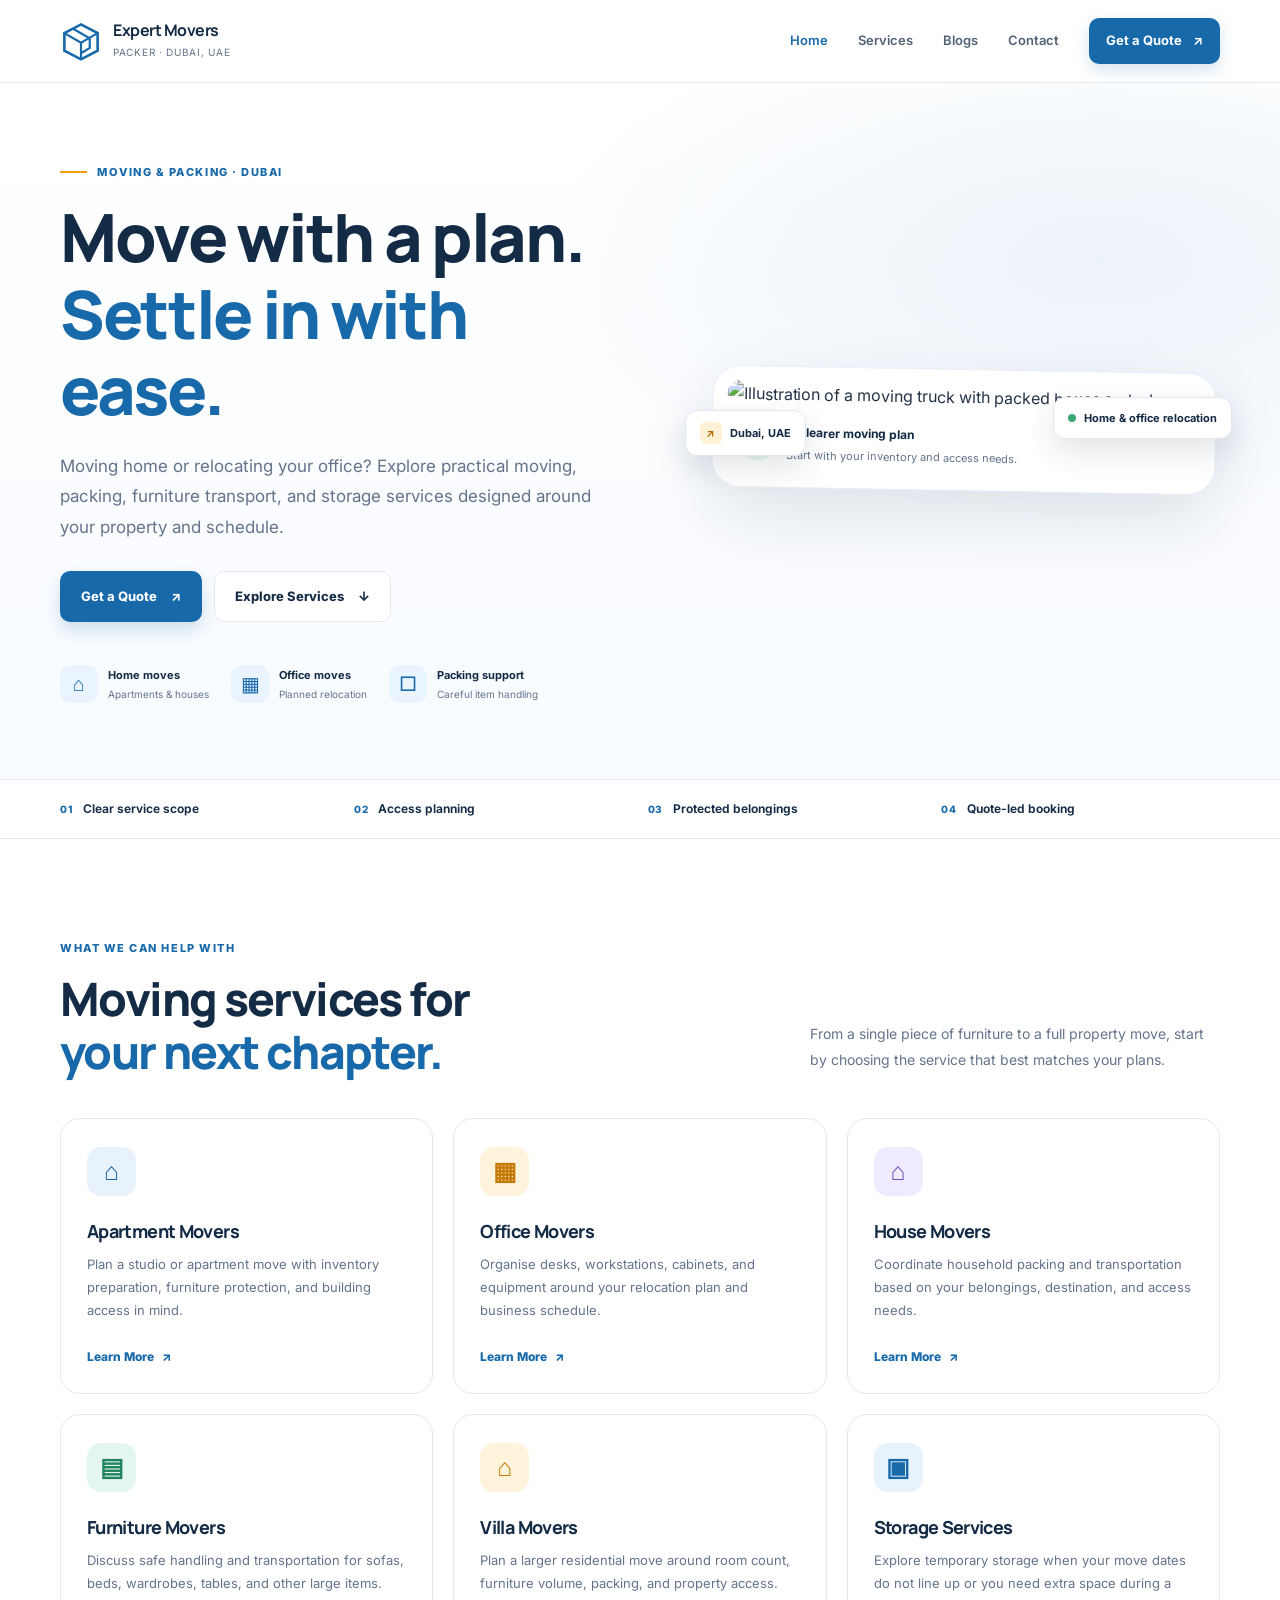
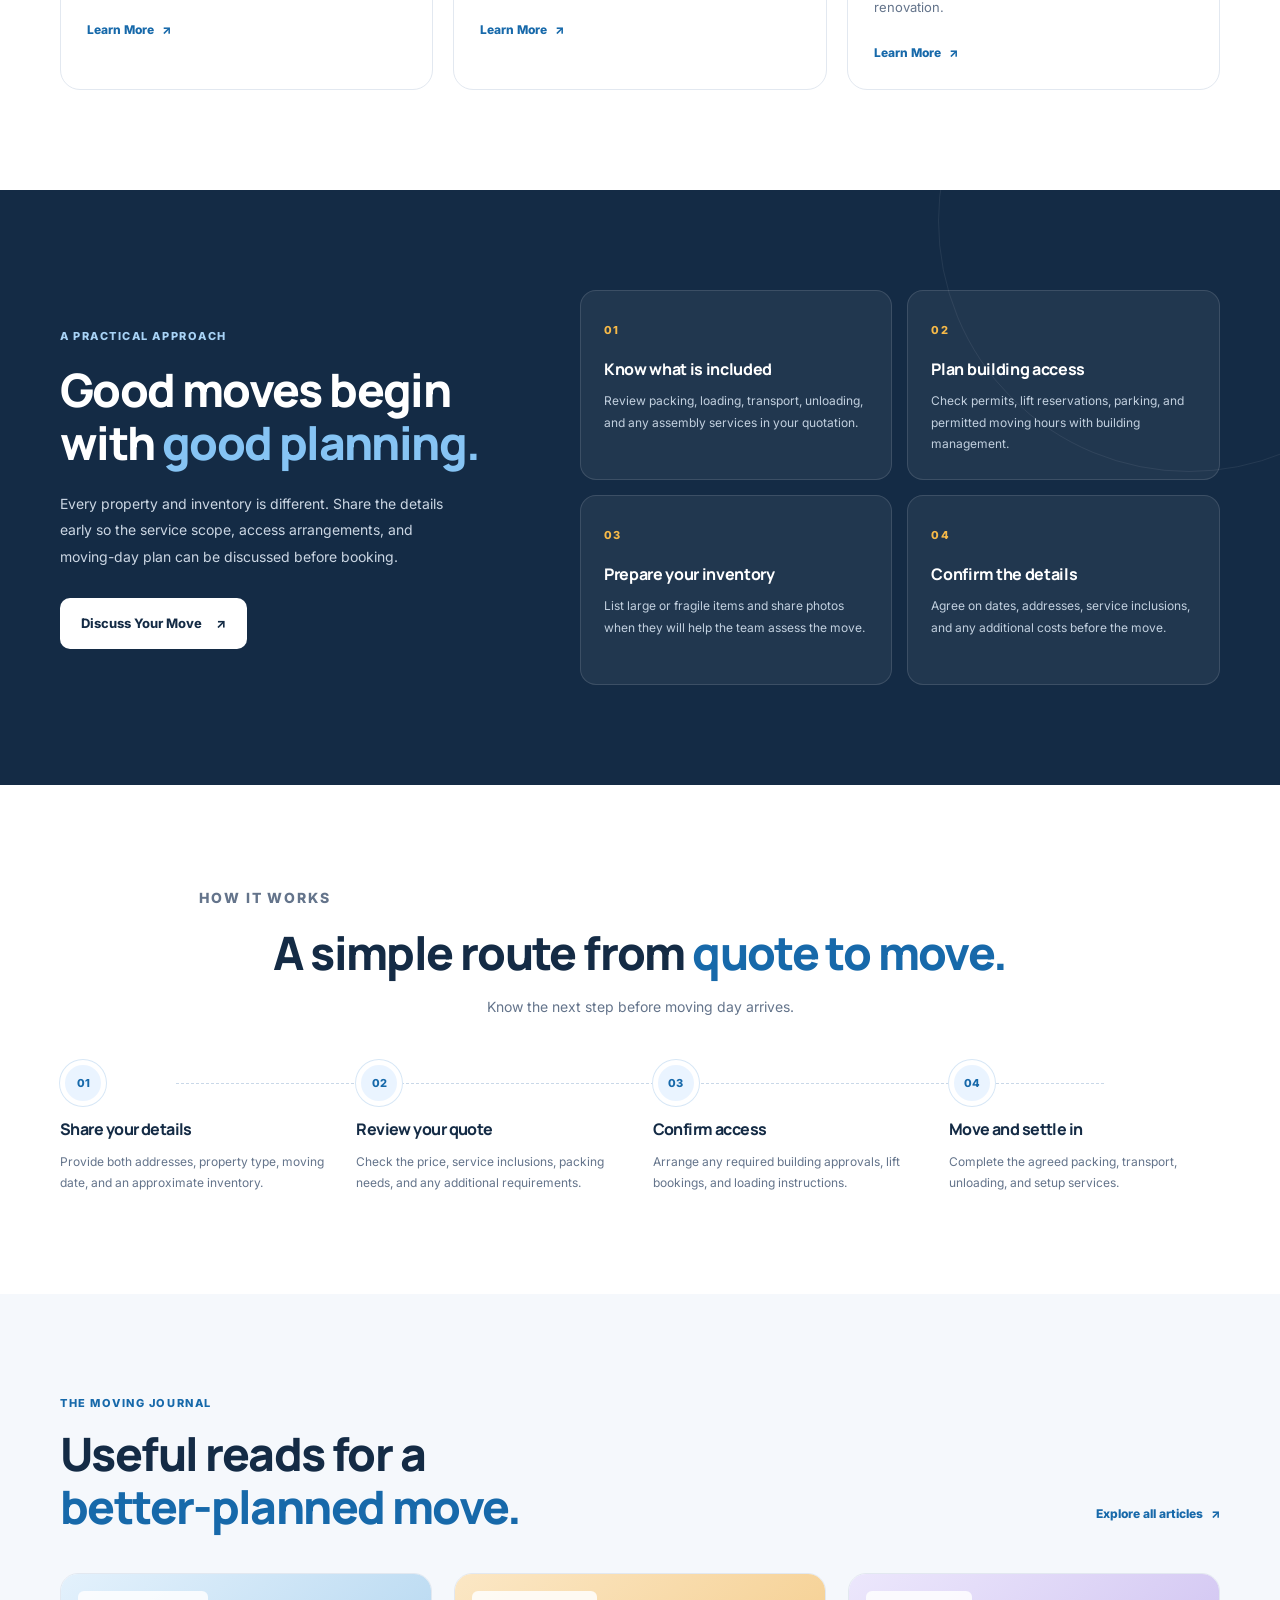
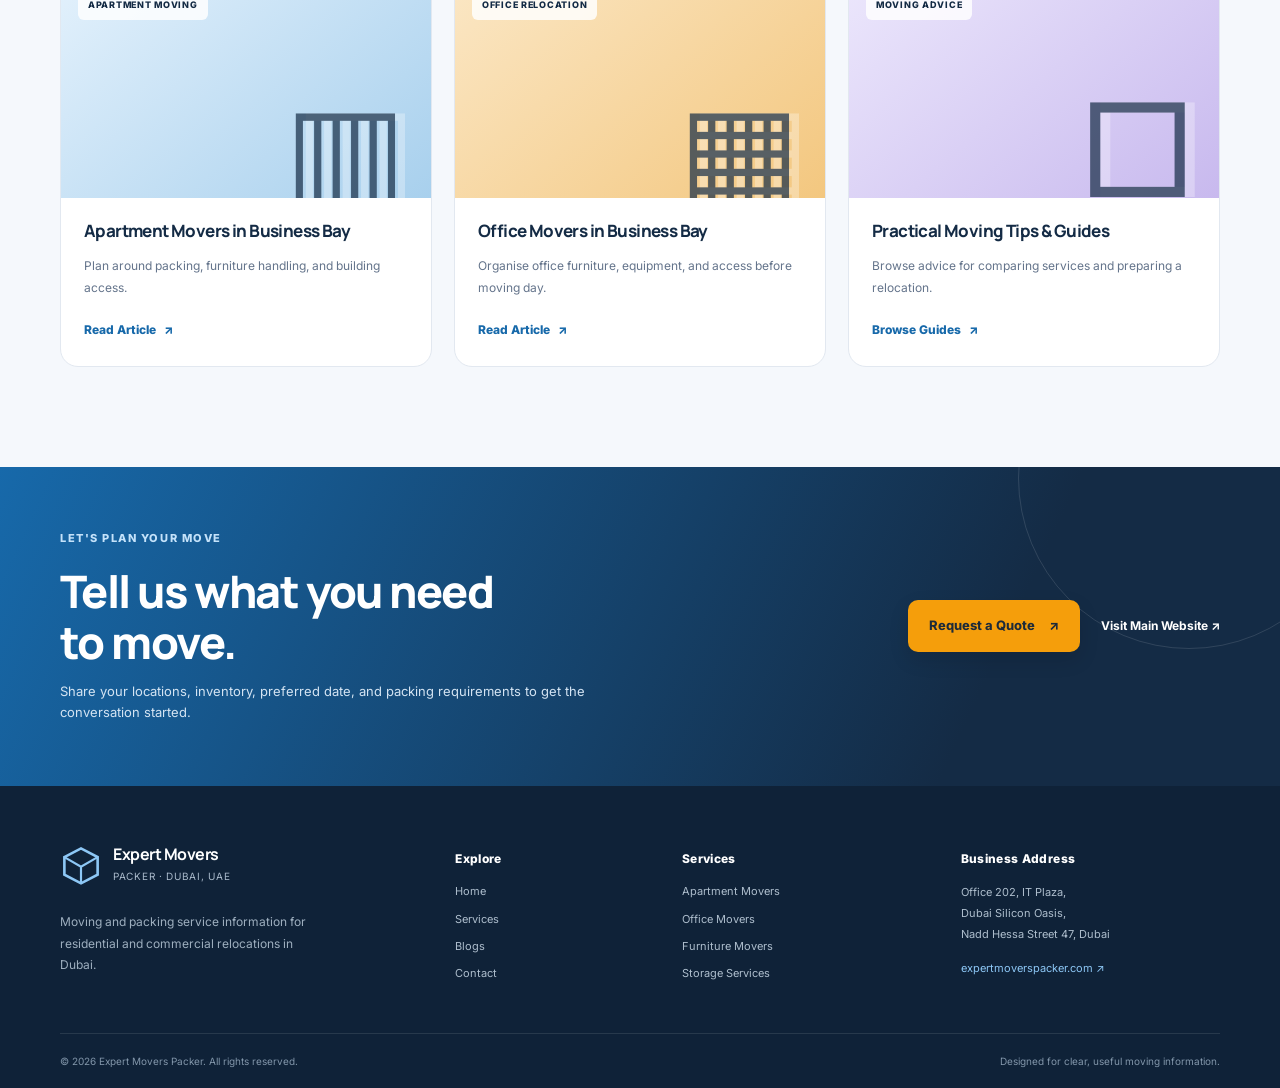
==== commit 343cd15a: "Add files via upload" ====
--- a/index.html
+++ b/index.html
@@ -1,575 +1,116 @@
-<!DOCTYPE html>
+<!doctype html>
 <html lang="en">
 <head>
-  <meta charset="UTF-8">
-  <meta name="viewport" content="width=device-width, initial-scale=1.0">
-  <title>Movers and Packers in Dubai Sports City | Expert Movers</title>
-  <meta name="description" content="Need movers and packers in Dubai Sports City? Book apartment, house, villa and furniture moving with packing support. Request your moving quote today.">
-  <link rel="canonical" href="https://exploreworldly-ai.github.io/moversinsportscitydubai/">
-  <meta name="robots" content="index, follow">
+  <meta charset="utf-8">
+  <meta name="viewport" content="width=device-width, initial-scale=1">
+  <meta name="description" content="Explore apartment moving, office relocation, furniture moving, house shifting, villa moves, and storage services from Expert Movers Packer in Dubai.">
   <meta name="theme-color" content="#142B45">
-
-  <!-- Open Graph -->
   <meta property="og:type" content="website">
-  <meta property="og:locale" content="en_US">
-  <meta property="og:title" content="Movers and Packers in Dubai Sports City | Expert Movers">
-  <meta property="og:description" content="Need movers and packers in Dubai Sports City? Book apartment, house, villa and furniture moving with packing support. Request your moving quote today.">
-  <meta property="og:url" content="https://expertmoverspacker.com/movers-sports-city-dubai">
-  <meta property="og:site_name" content="Expert Movers Packer">
-  <meta property="og:image" content="https://expertmoverspacker.com/wp-content/uploads/2026/06/Expert-Movers-Packer-team-loading-furniture-into-a-covered-truck-in-Dubai.webp">
-  <meta property="og:image:alt" content="Expert Movers Packer team loading furniture into a covered truck in Dubai">
-
-  <!-- Twitter -->
-  <meta name="twitter:card" content="summary_large_image">
-  <meta name="twitter:title" content="Movers and Packers in Dubai Sports City | Expert Movers">
-  <meta name="twitter:description" content="Need movers and packers in Dubai Sports City? Book apartment, house, villa and furniture moving with packing support. Request your moving quote today.">
-  <meta name="twitter:image" content="https://expertmoverspacker.com/wp-content/uploads/2026/06/Expert-Movers-Packer-team-loading-furniture-into-a-covered-truck-in-Dubai.webp">
-
-  <!-- Fonts -->
-  <link rel="preconnect" href="https://fonts.googleapis.com">
-  <link rel="preconnect" href="https://fonts.gstatic.com" crossorigin>
-  <link href="https://fonts.googleapis.com/css2?family=Inter:wght@400;500;600;700;800&display=swap" rel="stylesheet">
-
+  <meta property="og:title" content="Expert Movers Packer | Moving Services in Dubai">
+  <meta property="og:description" content="Moving and packing services for homes, apartments, offices, and furniture across Dubai.">
+  <title>Expert Movers Packer | Moving Services in Dubai</title>
   <link rel="stylesheet" href="style.css">
-<!-- GitHub Pages deployment -->
-  <!-- Structured data -->
-  <script type="application/ld+json">
-  {
-    "@context": "https://schema.org",
-    "@type": "MovingCompany",
-    "@id": "https://expertmoverspacker.com/#business",
-    "name": "Expert Movers Packer",
-    "url": "https://expertmoverspacker.com/",
-    "telephone": "+971502312653",
-    "address": {
-      "@type": "PostalAddress",
-      "streetAddress": "Office 202, IT Plaza, Dubai Silicon Oasis, Nadd Hessa Street 47",
-      "addressLocality": "Dubai",
-      "addressCountry": "AE"
-    },
-    "areaServed": {
-      "@type": "Place",
-      "name": "Dubai Sports City, Dubai, UAE"
-    },
-    "description": "Licensed movers and packers in Dubai Sports City. Apartment, house, villa, office and furniture moves with packing, loading, transport and storage support."
-  }
-  </script>
-  <script type="application/ld+json">
-  {
-    "@context": "https://schema.org",
-    "@type": "WebPage",
-    "@id": "https://expertmoverspacker.com/movers-sports-city-dubai#webpage",
-    "url": "https://expertmoverspacker.com/movers-sports-city-dubai",
-    "name": "Movers and Packers in Dubai Sports City | Expert Movers",
-    "description": "Need movers and packers in Dubai Sports City? Book apartment, house, villa and furniture moving with packing support. Request your moving quote today.",
-    "inLanguage": "en",
-    "isPartOf": { "@id": "https://expertmoverspacker.com/#website" },
-    "about": { "@id": "https://expertmoverspacker.com/#business" }
-  }
-  </script>
-  <script type="application/ld+json">
-  {
-    "@context": "https://schema.org",
-    "@type": "BreadcrumbList",
-    "itemListElement": [
-      { "@type": "ListItem", "position": 1, "name": "Home", "item": "https://expertmoverspacker.com/" },
-      { "@type": "ListItem", "position": 2, "name": "Movers and Packers in Dubai Sports City", "item": "https://expertmoverspacker.com/movers-sports-city-dubai" }
-    ]
-  }
-  </script>
-  <script type="application/ld+json">
-  {
-    "@context": "https://schema.org",
-    "@type": "FAQPage",
-    "mainEntity": [
-      { "@type": "Question", "name": "How much do movers and packers in Dubai Sports City cost?", "acceptedAnswer": { "@type": "Answer", "text": "The price depends on your property size, furniture volume, packing requirements, access conditions and destination. A studio move and a full villa relocation will have different requirements. Share your inventory and moving addresses with Expert Movers Packer to request a quote for your specific move." } },
-      { "@type": "Question", "name": "Do you provide apartment movers in Dubai Sports City?", "acceptedAnswer": { "@type": "Answer", "text": "You can enquire about apartment moving services for studios, 1 BHK flats, 2 BHK apartments and larger homes. Share your inventory, floor level and building access details when requesting a quote. Confirm any service elevator booking or moving approval required by your building management." } },
-      { "@type": "Question", "name": "Can you move a complete house or villa in Sports City?", "acceptedAnswer": { "@type": "Answer", "text": "You can request a quote for a complete house or villa relocation, including packing, furniture handling, transport and unloading. The final arrangement depends on the number of rooms, belongings and access requirements. Discuss any large furniture, outdoor items and community entry procedures before booking." } },
-      { "@type": "Question", "name": "Do you move single furniture items in Dubai Sports City?", "acceptedAnswer": { "@type": "Answer", "text": "Yes, you can enquire about moving individual items such as sofas, beds, wardrobes or dining tables. Provide photos, dimensions where possible, and both addresses so the team can assess the job. Confirm the price and whether dismantling or reassembly is included." } },
-      { "@type": "Question", "name": "Do you provide packing and unpacking services?", "acceptedAnswer": { "@type": "Answer", "text": "Packing assistance can be discussed as part of your moving booking. Explain whether you need complete packing, help with fragile items or support for selected rooms. Confirm which materials, unpacking tasks and furniture assembly services are included in the final quotation." } },
-      { "@type": "Question", "name": "Do I need building approval before moving?", "acceptedAnswer": { "@type": "Answer", "text": "Some apartment buildings and gated communities require advance approval, service elevator reservations, vehicle registration or a gate pass. Requirements vary by property. Contact your building or community management before moving day and share any relevant instructions with your moving coordinator." } },
-      { "@type": "Question", "name": "Can I book same-day movers in Dubai Sports City?", "acceptedAnswer": { "@type": "Answer", "text": "Same-day moving may be possible depending on crew availability, vehicle availability, the size of your move and building access requirements. Contact Expert Movers Packer with your preferred date and moving details to check availability. Do not assume a same-day booking is confirmed until the company agrees." } },
-      { "@type": "Question", "name": "How can I get a moving quote for Dubai Sports City?", "acceptedAnswer": { "@type": "Answer", "text": "Share your pickup and delivery addresses, property type, preferred date, inventory and packing requirements with Expert Movers Packer. Photos of furniture and rooms can help explain the workload. Review the quotation and confirm the included services before finalising your booking." } }
-    ]
-  }
-  </script>
+  <script src="script.js" defer></script>
 </head>
 <body>
-  <a class="skip-link" href="#main">Skip to main content</a>
-
-  <!-- ============ Header ============ -->
-  <header class="site-header" id="site-header">
+  <a class="skip-link" href="#main">Skip to content</a>
+  <header class="site-header">
     <div class="container header-inner">
-      <a class="brand" href="https://expertmoverspacker.com/" aria-label="Expert Movers Packer — home">
-        <span class="brand-mark" aria-hidden="true">
-          <svg width="34" height="34" viewBox="0 0 34 34" fill="none" xmlns="http://www.w3.org/2000/svg">
-            <rect width="34" height="34" rx="8" fill="#1769AA"/>
-            <path d="M9 22.5V11.5h9.2v2.6h-6v2.4h5.4v2.6h-5.4v3.4H9z" fill="#fff"/>
-            <path d="M20 22.5v-11h2.9l3.4 7.4 3.4-7.4H32v11h-2.9v-6.9l-3 6.4h-1.6l-3-6.4v6.9H20z" fill="#F59E0B" transform="translate(-2.5,0) scale(0.82)"/>
-          </svg>
-        </span>
-        <span class="brand-text">Expert Movers <strong>Packer</strong></span>
+      <a class="brand" href="index.html" aria-label="Expert Movers Packer home">
+        <span class="brand-mark" aria-hidden="true"><svg viewBox="0 0 48 48"><path d="M5 15 24 5l19 10v20L24 45 5 35Z" fill="none" stroke="currentColor" stroke-width="3"/><path d="M5 15l19 11 19-11M24 26v19M15 10l19 11v11l-10 6" fill="none" stroke="currentColor" stroke-width="2.5"/></svg></span>
+        <span><strong>Expert Movers</strong><small>Packer · Dubai, UAE</small></span>
       </a>
-
-      <nav class="site-nav" id="site-nav" aria-label="Primary navigation">
-        <ul>
-          <li><a href="#services">Services</a></li>
-          <li><a href="#local">Sports City Guide</a></li>
-          <li><a href="#process">Our Process</a></li>
-          <li><a href="#cost">Moving Costs</a></li>
-          <li><a href="#faq">FAQ</a></li>
-          <li><a href="#contact">Contact</a></li>
-        </ul>
+      <button class="menu-toggle" type="button" aria-expanded="false" aria-controls="primary-nav" aria-label="Open navigation"><span></span><span></span><span></span></button>
+      <nav class="primary-nav" id="primary-nav" aria-label="Main navigation">
+        <a class="active" href="index.html">Home</a>
+        <a href="#services">Services</a>
+        <a href="blogs.html">Blogs</a>
+        <a href="#contact">Contact</a>
+        <a class="nav-cta" href="https://expertmoverspacker.com/movers-business-bay/">Get a Quote <span aria-hidden="true">↗</span></a>
       </nav>
-
-      <div class="header-actions">
-        <a class="header-phone" href="tel:+971502312653" aria-label="Call Expert Movers Packer now">
-          <svg width="18" height="18" viewBox="0 0 24 24" fill="none" stroke="currentColor" stroke-width="2" stroke-linecap="round" stroke-linejoin="round" aria-hidden="true"><path d="M22 16.92v3a2 2 0 0 1-2.18 2 19.79 19.79 0 0 1-8.63-3.07 19.5 19.5 0 0 1-6-6 19.79 19.79 0 0 1-3.07-8.67A2 2 0 0 1 4.11 2h3a2 2 0 0 1 2 1.72c.13.96.36 1.9.7 2.81a2 2 0 0 1-.45 2.11L8.09 9.91a16 16 0 0 0 6 6l1.27-1.27a2 2 0 0 1 2.11-.45c.91.34 1.85.57 2.81.7A2 2 0 0 1 22 16.92z"/></svg>
-          <span>+971 50 231 2653</span>
-        </a>
-        <a class="btn btn-primary btn-sm" href="#contact">Get a Free Quote</a>
-        <button class="nav-toggle" id="nav-toggle" aria-expanded="false" aria-controls="site-nav" aria-label="Open menu">
-          <span></span><span></span><span></span>
-        </button>
-      </div>
     </div>
   </header>
 
   <main id="main">
-    <!-- ============ Hero ============ -->
-    <section class="hero" aria-labelledby="page-title">
+    <section class="hero section-space">
       <div class="container hero-grid">
         <div class="hero-copy">
-          <nav class="breadcrumbs" aria-label="Breadcrumb">
-            <ol>
-              <li><a href="https://expertmoverspacker.com/">Home</a></li>
-              <li aria-current="page">Movers and Packers in Dubai Sports City</li>
-            </ol>
-          </nav>
-          <h1 id="page-title">Movers and Packers in Dubai Sports City</h1>
-          <p class="lead">Looking for reliable movers and packers in Dubai Sports City? Expert Movers Packer helps residents move apartments, houses, villas and furniture with organised packing, careful handling and transport to their new address. Whether you are moving from a studio near Canal Residence West, relocating your family home in Victory Heights, or transferring a few large furniture items to another part of Dubai, we can help you plan the move around your property and requirements.</p>
-          <p>Our moving services can include packing, furniture dismantling, loading, transportation, unloading and reassembly, depending on your booking. We also help customers plan moves into and out of nearby Dubai communities. To request a quote, share your pickup and delivery locations, property size, preferred date and any special handling needs. You can also contact our team directly through the <a href="https://expertmoverspacker.com/movers-sports-city-dubai">movers in sports city dubai</a> service page.</p>
-          <div class="hero-ctas">
-            <a class="btn btn-primary" href="#contact">Get a Free Quote</a>
-            <a class="btn btn-outline" href="tel:+971502312653">
-              <svg width="18" height="18" viewBox="0 0 24 24" fill="none" stroke="currentColor" stroke-width="2" stroke-linecap="round" stroke-linejoin="round" aria-hidden="true"><path d="M22 16.92v3a2 2 0 0 1-2.18 2 19.79 19.79 0 0 1-8.63-3.07 19.5 19.5 0 0 1-6-6 19.79 19.79 0 0 1-3.07-8.67A2 2 0 0 1 4.11 2h3a2 2 0 0 1 2 1.72c.13.96.36 1.9.7 2.81a2 2 0 0 1-.45 2.11L8.09 9.91a16 16 0 0 0 6 6l1.27-1.27a2 2 0 0 1 2.11-.45c.91.34 1.85.57 2.81.7A2 2 0 0 1 22 16.92z"/></svg>
-              Call Now
-            </a>
+          <p class="eyebrow"><span class="eyebrow-line"></span> MOVING & PACKING · DUBAI</p>
+          <h1>Move with a plan.<br><span>Settle in with ease.</span></h1>
+          <p class="hero-lead">Moving home or relocating your office? Explore practical moving, packing, furniture transport, and storage services designed around your property and schedule.</p>
+          <div class="hero-actions">
+            <a class="button button-primary" href="https://expertmoverspacker.com/movers-business-bay/">Get a Quote <span aria-hidden="true">↗</span></a>
+            <a class="button button-secondary" href="#services">Explore Services <span aria-hidden="true">↓</span></a>
           </div>
-          <ul class="hero-trust" aria-label="Service highlights">
-            <li>
-              <svg width="18" height="18" viewBox="0 0 24 24" fill="none" stroke="#1769AA" stroke-width="2.4" stroke-linecap="round" stroke-linejoin="round" aria-hidden="true"><path d="M20 6 9 17l-5-5"/></svg>
-              Licensed moving &amp; packing provider
-            </li>
-            <li>
-              <svg width="18" height="18" viewBox="0 0 24 24" fill="none" stroke="#1769AA" stroke-width="2.4" stroke-linecap="round" stroke-linejoin="round" aria-hidden="true"><path d="M20 6 9 17l-5-5"/></svg>
-              Apartments, villas, offices &amp; furniture moves
-            </li>
-            <li>
-              <svg width="18" height="18" viewBox="0 0 24 24" fill="none" stroke="#1769AA" stroke-width="2.4" stroke-linecap="round" stroke-linejoin="round" aria-hidden="true"><path d="M20 6 9 17l-5-5"/></svg>
-              Packing &amp; storage support available
-            </li>
-          </ul>
+          <div class="hero-proof" aria-label="Service highlights">
+            <div><span class="proof-icon">⌂</span><span><strong>Home moves</strong><small>Apartments & houses</small></span></div>
+            <div><span class="proof-icon">▦</span><span><strong>Office moves</strong><small>Planned relocation</small></span></div>
+            <div><span class="proof-icon">□</span><span><strong>Packing support</strong><small>Careful item handling</small></span></div>
+          </div>
         </div>
-        <div class="hero-media">
-          <img src="assets/hero-movers-sports-city-dubai.webp" alt="Expert Movers Packer team loading furniture into a covered truck in Dubai" width="1672" height="941" fetchpriority="high">
+        <div class="hero-art-wrap">
+          <div class="hero-art-card">
+            <img src="assets/moving-illustration.svg" alt="Illustration of a moving truck with packed boxes and a house">
+            <div class="art-note"><span class="note-check" aria-hidden="true">✓</span><span><strong>A clearer moving plan</strong><small>Start with your inventory and access needs.</small></span></div>
+          </div>
+          <div class="floating-tag tag-top"><span class="tag-dot"></span> Home & office relocation</div>
+          <div class="floating-tag tag-bottom"><span class="tag-symbol">↗</span> Dubai, UAE</div>
         </div>
       </div>
     </section>
 
-    <!-- ============ Service highlights ============ -->
-    <section class="section highlights" aria-label="Service highlights">
+    <section class="trust-strip" aria-label="Planning priorities"><div class="container trust-grid"><p><span>01</span> Clear service scope</p><p><span>02</span> Access planning</p><p><span>03</span> Protected belongings</p><p><span>04</span> Quote-led booking</p></div></section>
+
+    <section class="section-space" id="services">
       <div class="container">
-        <div class="highlight-grid">
-          <a class="highlight-card" href="#apartment-movers">
-            <span class="highlight-icon" aria-hidden="true"><svg width="26" height="26" viewBox="0 0 24 24" fill="none" stroke="#1769AA" stroke-width="1.8" stroke-linecap="round" stroke-linejoin="round"><path d="M3 21h18M5 21V7l7-4 7 4v14M9 9h1m4 0h1M9 13h1m4 0h1M9 17h1m4 0h1"/></svg></span>
-            <span class="highlight-title">Apartment Movers</span>
-            <span class="highlight-link">Learn more
-              <svg width="14" height="14" viewBox="0 0 24 24" fill="none" stroke="currentColor" stroke-width="2.4" stroke-linecap="round" stroke-linejoin="round" aria-hidden="true"><path d="M5 12h14m-6-6 6 6-6 6"/></svg>
-            </span>
-          </a>
-          <a class="highlight-card" href="#house-movers">
-            <span class="highlight-icon" aria-hidden="true"><svg width="26" height="26" viewBox="0 0 24 24" fill="none" stroke="#1769AA" stroke-width="1.8" stroke-linecap="round" stroke-linejoin="round"><path d="M3 10.5 12 3l9 7.5M5 9.5V21h14V9.5M9 21v-6h6v6"/></svg></span>
-            <span class="highlight-title">House Movers</span>
-            <span class="highlight-link">Learn more
-              <svg width="14" height="14" viewBox="0 0 24 24" fill="none" stroke="currentColor" stroke-width="2.4" stroke-linecap="round" stroke-linejoin="round" aria-hidden="true"><path d="M5 12h14m-6-6 6 6-6 6"/></svg>
-            </span>
-          </a>
-          <a class="highlight-card" href="#villa-movers">
-            <span class="highlight-icon" aria-hidden="true"><svg width="26" height="26" viewBox="0 0 24 24" fill="none" stroke="#1769AA" stroke-width="1.8" stroke-linecap="round" stroke-linejoin="round"><path d="M2 20h20M4 20V10l8-6 8 6v10M12 4v4M8 14h8"/></svg></span>
-            <span class="highlight-title">Villa Movers</span>
-            <span class="highlight-link">Learn more
-              <svg width="14" height="14" viewBox="0 0 24 24" fill="none" stroke="currentColor" stroke-width="2.4" stroke-linecap="round" stroke-linejoin="round" aria-hidden="true"><path d="M5 12h14m-6-6 6 6-6 6"/></svg>
-            </span>
-          </a>
-          <a class="highlight-card" href="#furniture-movers">
-            <span class="highlight-icon" aria-hidden="true"><svg width="26" height="26" viewBox="0 0 24 24" fill="none" stroke="#1769AA" stroke-width="1.8" stroke-linecap="round" stroke-linejoin="round"><path d="M5 11V7a2 2 0 0 1 2-2h10a2 2 0 0 1 2 2v4M3 11h18a1 1 0 0 1 1 1v6a2 2 0 0 1-2 2H4a2 2 0 0 1-2-2v-6a1 1 0 0 1 1-1zm2 8v2m14-2v2"/></svg></span>
-            <span class="highlight-title">Furniture Movers</span>
-            <span class="highlight-link">Learn more
-              <svg width="14" height="14" viewBox="0 0 24 24" fill="none" stroke="currentColor" stroke-width="2.4" stroke-linecap="round" stroke-linejoin="round" aria-hidden="true"><path d="M5 12h14m-6-6 6 6-6 6"/></svg>
-            </span>
-          </a>
-          <a class="highlight-card" href="#packing-services">
-            <span class="highlight-icon" aria-hidden="true"><svg width="26" height="26" viewBox="0 0 24 24" fill="none" stroke="#1769AA" stroke-width="1.8" stroke-linecap="round" stroke-linejoin="round"><path d="M21 8 12 3 3 8v8l9 5 9-5V8zM3 8l9 5 9-5M12 13v8"/></svg></span>
-            <span class="highlight-title">Packing Services</span>
-            <span class="highlight-link">Learn more
-              <svg width="14" height="14" viewBox="0 0 24 24" fill="none" stroke="currentColor" stroke-width="2.4" stroke-linecap="round" stroke-linejoin="round" aria-hidden="true"><path d="M5 12h14m-6-6 6 6-6 6"/></svg>
-            </span>
-          </a>
-          <a class="highlight-card" href="#office-moving">
-            <span class="highlight-icon" aria-hidden="true"><svg width="26" height="26" viewBox="0 0 24 24" fill="none" stroke="#1769AA" stroke-width="1.8" stroke-linecap="round" stroke-linejoin="round"><rect x="3" y="7" width="18" height="13" rx="2"/><path d="M8 7V5a2 2 0 0 1 2-2h4a2 2 0 0 1 2 2v2M3 12h18"/></svg></span>
-            <span class="highlight-title">Office Moving</span>
-            <span class="highlight-link">Learn more
-              <svg width="14" height="14" viewBox="0 0 24 24" fill="none" stroke="currentColor" stroke-width="2.4" stroke-linecap="round" stroke-linejoin="round" aria-hidden="true"><path d="M5 12h14m-6-6 6 6-6 6"/></svg>
-            </span>
-          </a>
-          <a class="highlight-card" href="#storage-options">
-            <span class="highlight-icon" aria-hidden="true"><svg width="26" height="26" viewBox="0 0 24 24" fill="none" stroke="#1769AA" stroke-width="1.8" stroke-linecap="round" stroke-linejoin="round"><path d="M4 8V6a2 2 0 0 1 2-2h12a2 2 0 0 1 2 2v2M4 8h16v3a5 5 0 0 1-5 5H9a5 5 0 0 1-5-5V8zm0 0v9a2 2 0 0 0 2 2h12a2 2 0 0 0 2-2V8"/></svg></span>
-            <span class="highlight-title">Storage Options</span>
-            <span class="highlight-link">Learn more
-              <svg width="14" height="14" viewBox="0 0 24 24" fill="none" stroke="currentColor" stroke-width="2.4" stroke-linecap="round" stroke-linejoin="round" aria-hidden="true"><path d="M5 12h14m-6-6 6 6-6 6"/></svg>
-            </span>
-          </a>
+        <div class="section-heading split-heading"><div><p class="eyebrow">WHAT WE CAN HELP WITH</p><h2>Moving services for<br><span>your next chapter.</span></h2></div><p>From a single piece of furniture to a full property move, start by choosing the service that best matches your plans.</p></div>
+        <div class="service-grid">
+          <article class="service-card"><div class="card-icon icon-blue" aria-hidden="true">⌂</div><h3>Apartment Movers</h3><p>Plan a studio or apartment move with inventory preparation, furniture protection, and building access in mind.</p><a href="https://expertmoverspacker.com/apartment-movers-in-business-bay/" class="text-link">Learn More <span aria-hidden="true">↗</span></a></article>
+          <article class="service-card"><div class="card-icon icon-orange" aria-hidden="true">▦</div><h3>Office Movers</h3><p>Organise desks, workstations, cabinets, and equipment around your relocation plan and business schedule.</p><a href="https://expertmoverspacker.com/office-movers-in-business-bay/" class="text-link">Learn More <span aria-hidden="true">↗</span></a></article>
+          <article class="service-card"><div class="card-icon icon-purple" aria-hidden="true">⌂</div><h3>House Movers</h3><p>Coordinate household packing and transportation based on your belongings, destination, and access needs.</p><a href="https://expertmoverspacker.com/house-movers-dubai/" class="text-link">Learn More <span aria-hidden="true">↗</span></a></article>
+          <article class="service-card"><div class="card-icon icon-green" aria-hidden="true">▤</div><h3>Furniture Movers</h3><p>Discuss safe handling and transportation for sofas, beds, wardrobes, tables, and other large items.</p><a href="https://expertmoverspacker.com/furniture-movers-dubai/" class="text-link">Learn More <span aria-hidden="true">↗</span></a></article>
+          <article class="service-card"><div class="card-icon icon-orange" aria-hidden="true">⌂</div><h3>Villa Movers</h3><p>Plan a larger residential move around room count, furniture volume, packing, and property access.</p><a href="https://expertmoverspacker.com/villa-movers-dubai/" class="text-link">Learn More <span aria-hidden="true">↗</span></a></article>
+          <article class="service-card"><div class="card-icon icon-blue" aria-hidden="true">▣</div><h3>Storage Services</h3><p>Explore temporary storage when your move dates do not line up or you need extra space during a renovation.</p><a href="https://expertmoverspacker.com/storage-services-dubai/" class="text-link">Learn More <span aria-hidden="true">↗</span></a></article>
         </div>
       </div>
     </section>
 
-    <!-- ============ Professional moving services ============ -->
-    <section class="section" id="services" aria-labelledby="services-title">
-      <div class="container">
-        <div class="section-head">
-          <h2 id="services-title">Professional Moving Services in Dubai Sports City</h2>
-          <p>Every move has different requirements. A studio apartment may need a small team and a few hours of packing, while a furnished villa may require more cartons, additional labour and careful coordination across several rooms. Expert Movers Packer offers residential and related moving services to help you choose the right support for your move.</p>
-        </div>
-
-        <div class="service-grid">
-          <article class="service-card" id="apartment-movers">
-            <h3>Apartment Movers in Dubai Sports City</h3>
-            <p>Moving out of a studio, 1 BHK or 2 BHK apartment requires more than loading boxes into a truck. You need to organise your belongings, protect furniture and confirm that the building allows the planned moving activity.</p>
-            <p>Our apartment movers in Dubai Sports City can help with household packing, furniture wrapping, loading, transport and unloading. Before moving day, prepare an inventory of your main belongings, including beds, wardrobes, sofas, appliances and fragile items. Sharing photos can also help the team understand the volume of furniture and packing work involved.</p>
-            <p>Building access matters in apartment communities. Confirm whether you need to reserve a service elevator, arrange a loading bay or obtain permission from property management. Let us know about narrow corridors, limited parking or large furniture that may need dismantling.</p>
-            <p>If you are comparing apartment moving options, explore our <a href="https://expertmoverspacker.com/apartment-movers-in-business-bay/">apartment moving service information</a>. This page covers apartment-moving requirements generally; it is not a dedicated Dubai Sports City service page.</p>
-          </article>
-
-          <article class="service-card" id="house-movers">
-            <h3>House Movers and Home Shifting in Sports City</h3>
-            <p>Planning house shifting in Dubai Sports City? Moving a family home involves coordinating bedrooms, living areas, kitchen items, electronics, personal belongings and furniture. A clear packing plan helps prevent misplaced cartons and makes it easier to settle into your new property.</p>
-            <p>Our house movers in Dubai can assist with packing household contents, wrapping furniture, transporting boxes and placing items in the appropriate rooms at your destination. You can organise cartons by room and label essential items separately so you can find everyday belongings after arrival.</p>
-            <p>For families moving between properties, the goal is to make the transition manageable without overlooking smaller tasks. Tell us about the number of rooms, bulky items, fragile possessions and any furniture that requires dismantling. These details help determine the crew, packing materials and vehicle needed for the job.</p>
-            <p>Learn more about our <a href="https://expertmoverspacker.com/house-movers-dubai/">house movers in Dubai</a> and discuss the requirements of your Sports City move when requesting a quote.</p>
-            <p><a class="btn btn-outline btn-sm" href="https://expertmoverspacker.com/house-movers-dubai/">View House Moving Services</a></p>
-          </article>
-
-          <article class="service-card" id="villa-movers">
-            <h3>Villa Movers in Dubai Sports City</h3>
-            <p>Villa relocation requires a different level of planning from a small apartment move. Larger homes can contain several bedroom sets, dining furniture, outdoor seating, appliances and belongings spread across multiple floors.</p>
-            <p>Our villa moving services can include room-by-room packing, protective furniture wrapping, dismantling and reassembly where agreed, loading, transportation and unloading. An inventory helps identify oversized furniture, fragile decorations and items that need additional protection.</p>
-            <p>If you are moving within Victory Heights or relocating from Dubai Sports City to another villa community, confirm the access arrangements at both properties. Gated developments may have their own vehicle registration, visitor access or moving approval procedures. Requirements differ, so check the applicable rules with your community management before the scheduled date.</p>
-            <p>For larger residential relocations, visit our <a href="https://expertmoverspacker.com/villa-movers-dubai/">villa movers in Dubai</a> page to learn more about the service.</p>
-          </article>
-
-          <article class="service-card" id="furniture-movers">
-            <h3>Furniture Movers in Dubai Sports City</h3>
-            <p>You do not need to move an entire home to arrange professional furniture transportation. Our furniture movers in Dubai Sports City can help with individual items or a larger collection of household furniture, depending on the job.</p>
-            <p>Common requests include moving sofas, beds, wardrobes, dining tables, office desks and other bulky pieces. Before the move, measure large items and check whether they can pass through doorways, lifts and stairwells. Remove loose accessories and identify any glass panels or delicate finishes that need extra attention.</p>
-            <p>Furniture dismantling and reassembly may also be needed for beds, wardrobes and other large pieces. Confirm which items require this service when requesting your quote.</p>
-            <p>Whether you are moving a single sofa to another address or relocating furniture from a complete apartment, our <a href="https://expertmoverspacker.com/furniture-movers-dubai/">furniture movers in Dubai</a> can help you arrange suitable handling and transportation.</p>
-            <p><a class="btn btn-outline btn-sm" href="https://expertmoverspacker.com/furniture-movers-dubai/">Explore Furniture Moving</a></p>
-          </article>
-
-          <article class="service-card" id="packing-services">
-            <h3>Packing and Unpacking Services</h3>
-            <p>Packing can take a significant amount of time when you have a full household to move. It also requires different approaches for kitchenware, clothing, electronics, mirrors and fragile decorations.</p>
-            <p>Our moving arrangements can include packing assistance using suitable cartons and protective materials. Furniture can be wrapped for transport, while boxes can be labelled by room to make unloading and unpacking easier. Fragile items should be identified before packing so their handling requirements can be discussed.</p>
-            <p>You can ask for help with the complete household or specify the rooms and items you want assistance with. Unpacking and furniture assembly should be included in the agreed scope if you expect the team to complete those tasks at the destination.</p>
-            <p>When requesting a quote, explain whether you will pack everything yourself or need the team to handle most of the packing. This helps establish a more accurate estimate.</p>
-          </article>
-
-          <article class="service-card" id="office-moving">
-            <h3>Office Moving Services in Dubai Sports City</h3>
-            <p>Businesses and home-based professionals may need to move desks, chairs, filing cabinets, equipment and documents between premises. A well-organised office move helps reduce disruption and makes it easier to restore the workspace at the new address.</p>
-            <p>Start by identifying furniture, equipment and files that need transportation. Label boxes according to rooms or departments, and keep essential documents and personal devices separate. If your office is inside a managed building, confirm loading access, lift availability and any required moving permissions.</p>
-            <p>Discuss the size of your office, the quantity of furniture, the destination and your preferred schedule before booking. Availability for evening, weekend or other specific moving times should be confirmed directly with the company.</p>
-          </article>
-
-          <article class="service-card" id="storage-options">
-            <h3>Storage Options for Home Relocation</h3>
-            <p>Sometimes your moving dates do not match. You may need to leave your current apartment before your next home is ready, or you may want to keep spare furniture out of the way during renovation.</p>
-            <p>In these situations, storage can help bridge the gap between properties. You can discuss storing furniture, boxes and other suitable household belongings until you are ready for delivery.</p>
-            <p>Our <a href="https://expertmoverspacker.com/storage-services-dubai/">storage services in Dubai</a> provide more information about available storage options. Before booking, confirm the storage duration, collection and delivery arrangements, pricing and any specific conditions for storing your belongings.</p>
-          </article>
+    <section class="why-section section-space">
+      <div class="container why-grid">
+        <div class="why-intro"><p class="eyebrow">A PRACTICAL APPROACH</p><h2>Good moves begin<br>with <span>good planning.</span></h2><p>Every property and inventory is different. Share the details early so the service scope, access arrangements, and moving-day plan can be discussed before booking.</p><a class="button button-light" href="https://expertmoverspacker.com/movers-business-bay/">Discuss Your Move <span aria-hidden="true">↗</span></a></div>
+        <div class="benefit-grid">
+          <article class="benefit-card"><span class="benefit-number">01</span><h3>Know what is included</h3><p>Review packing, loading, transport, unloading, and any assembly services in your quotation.</p></article>
+          <article class="benefit-card"><span class="benefit-number">02</span><h3>Plan building access</h3><p>Check permits, lift reservations, parking, and permitted moving hours with building management.</p></article>
+          <article class="benefit-card"><span class="benefit-number">03</span><h3>Prepare your inventory</h3><p>List large or fragile items and share photos when they will help the team assess the move.</p></article>
+          <article class="benefit-card"><span class="benefit-number">04</span><h3>Confirm the details</h3><p>Agree on dates, addresses, service inclusions, and any additional costs before the move.</p></article>
         </div>
       </div>
     </section>
 
-    <!-- ============ Local planning ============ -->
-    <section class="section section-alt" id="local" aria-labelledby="local-title">
-      <div class="container narrow">
-        <div class="section-head">
-          <h2 id="local-title">Moving Within Dubai Sports City: Local Planning Matters</h2>
-        </div>
-        <p>Dubai Sports City includes different residential settings, from apartment buildings around Canal Residence West to villa properties in Victory Heights. Your moving arrangements should reflect the type of property, access conditions and distance between the pickup and delivery addresses.</p>
-        <p>For apartment moves, confirm the building entrance, parking location and availability of a service elevator where required. A truck may need to use a designated loading area rather than the main visitor entrance. Sharing the correct building and unit details in advance helps the moving team plan its arrival.</p>
-        <p>For villa moves, check gate access, vehicle entry requirements and any community-specific approval procedures. Do not assume that permission for one property automatically applies to another. Contact the relevant building or community management to confirm the current requirements and arrange any necessary gate pass or move-in approval.</p>
-        <p>Furniture protection also matters in shared spaces. Hallways, lift interiors, staircases and entrance areas can become difficult to navigate when large items are being moved. Let the team know about narrow access points, unusual furniture dimensions or other obstacles before moving day.</p>
-        <p>If you are relocating to a nearby community, we can discuss the route and the requirements at both ends. You may also find our location pages useful when planning a move to <a href="https://expertmoverspacker.com/movers-and-packers-in-jvc/">Jumeirah Village Circle</a>, <a href="https://expertmoverspacker.com/movers-in-downtown-dubai/">Downtown Dubai</a> or <a href="https://expertmoverspacker.com/movers-and-packers-in-silicon-oasis/">Dubai Silicon Oasis</a>.</p>
-        <p>For local moving support, you can also contact our team through the <a href="https://expertmoverspacker.com/movers-sports-city-dubai">movers in sports city dubai</a> service page.</p>
-      </div>
-    </section>
-
-    <!-- ============ Process ============ -->
-    <section class="section" id="process" aria-labelledby="process-title">
-      <div class="container">
-        <div class="section-head">
-          <h2 id="process-title">Our Moving and Packing Process</h2>
-          <p>A clear booking process helps you understand what is included and what needs to be arranged before moving day.</p>
-        </div>
-        <ol class="process-steps">
-          <li class="process-step">
-            <span class="step-number" aria-hidden="true">1</span>
-            <div><p><strong>Share your moving details.</strong> Provide your pickup and delivery addresses, property type, preferred moving date and approximate inventory. Mention whether you are moving a studio, apartment, house, villa or individual furniture items.</p></div>
-          </li>
-          <li class="process-step">
-            <span class="step-number" aria-hidden="true">2</span>
-            <div><p><strong>Provide photos or an inventory.</strong> Photos of rooms and bulky items help the team assess the volume of belongings, packing needs and possible access challenges.</p></div>
-          </li>
-          <li class="process-step">
-            <span class="step-number" aria-hidden="true">3</span>
-            <div><p><strong>Review your quote.</strong> Check the quoted cost, included services, packing arrangements and any additional requirements before confirming your booking. Ask about any item or task that is not clearly covered.</p></div>
-          </li>
-          <li class="process-step">
-            <span class="step-number" aria-hidden="true">4</span>
-            <div><p><strong>Confirm building arrangements.</strong> Reserve an elevator or loading area and obtain any required approvals from property management. Share relevant access instructions with the moving coordinator.</p></div>
-          </li>
-          <li class="process-step">
-            <span class="step-number" aria-hidden="true">5</span>
-            <div><p><strong>Prepare and load your belongings.</strong> Depending on the agreed service, the team packs items, wraps furniture, dismantles selected pieces and loads the vehicle.</p></div>
-          </li>
-          <li class="process-step">
-            <span class="step-number" aria-hidden="true">6</span>
-            <div><p><strong>Transport and unload.</strong> Your belongings are transported to the destination and unloaded according to the agreed moving plan. Make sure the destination address and access arrangements are correct.</p></div>
-          </li>
-          <li class="process-step">
-            <span class="step-number" aria-hidden="true">7</span>
-            <div><p><strong>Complete the agreed setup.</strong> Furniture can be reassembled and items placed in their designated rooms where these tasks are included in your booking. Check the completed work before the team leaves.</p></div>
-          </li>
-        </ol>
-        <p class="process-note">The time required depends on the property size, inventory, access conditions and services booked. Confirm the expected schedule with the company rather than relying on a standard completion time.</p>
-      </div>
-    </section>
-
-    <!-- ============ Cost ============ -->
-    <section class="section section-alt" id="cost" aria-labelledby="cost-title">
-      <div class="container cost-grid">
-        <div>
-          <h2 id="cost-title">How Much Do Movers and Packers in Dubai Sports City Cost?</h2>
-          <p>The cost of hiring movers and packers in Dubai Sports City depends on the amount of work involved. A small studio move with limited furniture generally requires different resources from a large villa relocation with full packing.</p>
-          <p>Several factors influence your quote:</p>
-          <ul class="check-list">
-            <li><strong>Property size:</strong> Studio, 1 BHK, 2 BHK, larger apartment, house or villa.</li>
-            <li><strong>Volume of belongings:</strong> Furniture, appliances, cartons and oversized items.</li>
-            <li><strong>Packing requirements:</strong> Whether you need complete packing, partial packing or transport only.</li>
-            <li><strong>Furniture work:</strong> Dismantling and reassembly of beds, wardrobes and other pieces.</li>
-            <li><strong>Building access:</strong> Floor level, lift availability, stairs, parking and loading distance.</li>
-            <li><strong>Travel distance:</strong> The pickup and delivery addresses and the planned route.</li>
-            <li><strong>Additional requirements:</strong> Storage, special handling or other agreed services.</li>
-          </ul>
-        </div>
-        <div>
-          <div class="quote-card">
-            <h3>Get an accurate estimate</h3>
-            <p>The most useful way to obtain an accurate estimate is to share your inventory and explain what you need the movers to do. Photos can help clarify the quantity and size of furniture.</p>
-            <p>Expert Movers Packer provides moving services across Dubai. Contact the team for a quote based on your specific Sports City move, and confirm the total price and included services before booking. This allows you to compare quotations on a like-for-like basis rather than choosing solely by the advertised starting price.</p>
-            <a class="btn btn-primary" href="#contact">Request a Moving Quote</a>
-          </div>
+    <section class="section-space process-section">
+      <div class="container"><div class="section-heading centered-heading"><p class="eyebrow">HOW IT WORKS</p><h2>A simple route from <span>quote to move.</span></h2><p>Know the next step before moving day arrives.</p></div>
+        <div class="process-grid">
+          <article class="process-step"><span class="step-number">01</span><h3>Share your details</h3><p>Provide both addresses, property type, moving date, and an approximate inventory.</p></article>
+          <article class="process-step"><span class="step-number">02</span><h3>Review your quote</h3><p>Check the price, service inclusions, packing needs, and any additional requirements.</p></article>
+          <article class="process-step"><span class="step-number">03</span><h3>Confirm access</h3><p>Arrange any required building approvals, lift bookings, and loading instructions.</p></article>
+          <article class="process-step"><span class="step-number">04</span><h3>Move and settle in</h3><p>Complete the agreed packing, transport, unloading, and setup services.</p></article>
         </div>
       </div>
     </section>
 
-    <!-- ============ Why choose ============ -->
-    <section class="section" id="why-choose" aria-labelledby="why-title">
-      <div class="container narrow">
-        <div class="section-head">
-          <h2 id="why-title">Why Choose Expert Movers Packer in Dubai Sports City?</h2>
-        </div>
-        <p>Choosing a moving company is easier when you know how your belongings will be handled and what the quoted service includes. Expert Movers Packer's website identifies the company as a licensed moving and packing provider serving Dubai, with residential, furniture and storage services.</p>
-        <p>For a Sports City relocation, practical planning should be central to your booking. Sharing an accurate inventory helps the team assess the workload. Discussing furniture dismantling in advance reduces uncertainty about what will happen on moving day. Confirming building access and loading arrangements helps avoid preventable delays.</p>
-        <p>You can also clarify the scope of packing support before confirming the job. Ask which packing materials are included, whether furniture assembly is covered and how fragile or oversized items will be handled. If you need temporary storage, discuss the collection and redelivery arrangements as part of your plan.</p>
-        <p>For customers comparing moving companies, clear communication and a written quotation are important. Review the included services, agreed schedule and any additional charges before accepting the booking.</p>
-        <p>To learn more about the company's wider services, visit <a href="https://expertmoverspacker.com/">Expert Movers Packer</a>. Share your property details and moving requirements so the team can advise you on the appropriate service for your relocation.</p>
-      </div>
-    </section>
-
-    <!-- ============ FAQ ============ -->
-    <section class="section section-alt" id="faq" aria-labelledby="faq-title">
-      <div class="container narrow">
-        <div class="section-head">
-          <h2 id="faq-title">Frequently Asked Questions</h2>
-        </div>
-        <div class="faq-list">
-          <div class="faq-item">
-            <button class="faq-q" aria-expanded="false">
-              <span>How much do movers and packers in Dubai Sports City cost?</span>
-              <svg class="faq-icon" width="20" height="20" viewBox="0 0 24 24" fill="none" stroke="currentColor" stroke-width="2.4" stroke-linecap="round" stroke-linejoin="round" aria-hidden="true"><path d="m6 9 6 6 6-6"/></svg>
-            </button>
-            <div class="faq-a"><p>The price depends on your property size, furniture volume, packing requirements, access conditions and destination. A studio move and a full villa relocation will have different requirements. Share your inventory and moving addresses with Expert Movers Packer to request a quote for your specific move.</p></div>
-          </div>
-          <div class="faq-item">
-            <button class="faq-q" aria-expanded="false">
-              <span>Do you provide apartment movers in Dubai Sports City?</span>
-              <svg class="faq-icon" width="20" height="20" viewBox="0 0 24 24" fill="none" stroke="currentColor" stroke-width="2.4" stroke-linecap="round" stroke-linejoin="round" aria-hidden="true"><path d="m6 9 6 6 6-6"/></svg>
-            </button>
-            <div class="faq-a"><p>You can enquire about apartment moving services for studios, 1 BHK flats, 2 BHK apartments and larger homes. Share your inventory, floor level and building access details when requesting a quote. Confirm any service elevator booking or moving approval required by your building management.</p></div>
-          </div>
-          <div class="faq-item">
-            <button class="faq-q" aria-expanded="false">
-              <span>Can you move a complete house or villa in Sports City?</span>
-              <svg class="faq-icon" width="20" height="20" viewBox="0 0 24 24" fill="none" stroke="currentColor" stroke-width="2.4" stroke-linecap="round" stroke-linejoin="round" aria-hidden="true"><path d="m6 9 6 6 6-6"/></svg>
-            </button>
-            <div class="faq-a"><p>You can request a quote for a complete house or villa relocation, including packing, furniture handling, transport and unloading. The final arrangement depends on the number of rooms, belongings and access requirements. Discuss any large furniture, outdoor items and community entry procedures before booking.</p></div>
-          </div>
-          <div class="faq-item">
-            <button class="faq-q" aria-expanded="false">
-              <span>Do you move single furniture items in Dubai Sports City?</span>
-              <svg class="faq-icon" width="20" height="20" viewBox="0 0 24 24" fill="none" stroke="currentColor" stroke-width="2.4" stroke-linecap="round" stroke-linejoin="round" aria-hidden="true"><path d="m6 9 6 6 6-6"/></svg>
-            </button>
-            <div class="faq-a"><p>Yes, you can enquire about moving individual items such as sofas, beds, wardrobes or dining tables. Provide photos, dimensions where possible, and both addresses so the team can assess the job. Confirm the price and whether dismantling or reassembly is included.</p></div>
-          </div>
-          <div class="faq-item">
-            <button class="faq-q" aria-expanded="false">
-              <span>Do you provide packing and unpacking services?</span>
-              <svg class="faq-icon" width="20" height="20" viewBox="0 0 24 24" fill="none" stroke="currentColor" stroke-width="2.4" stroke-linecap="round" stroke-linejoin="round" aria-hidden="true"><path d="m6 9 6 6 6-6"/></svg>
-            </button>
-            <div class="faq-a"><p>Packing assistance can be discussed as part of your moving booking. Explain whether you need complete packing, help with fragile items or support for selected rooms. Confirm which materials, unpacking tasks and furniture assembly services are included in the final quotation.</p></div>
-          </div>
-          <div class="faq-item">
-            <button class="faq-q" aria-expanded="false">
-              <span>Do I need building approval before moving?</span>
-              <svg class="faq-icon" width="20" height="20" viewBox="0 0 24 24" fill="none" stroke="currentColor" stroke-width="2.4" stroke-linecap="round" stroke-linejoin="round" aria-hidden="true"><path d="m6 9 6 6 6-6"/></svg>
-            </button>
-            <div class="faq-a"><p>Some apartment buildings and gated communities require advance approval, service elevator reservations, vehicle registration or a gate pass. Requirements vary by property. Contact your building or community management before moving day and share any relevant instructions with your moving coordinator.</p></div>
-          </div>
-          <div class="faq-item">
-            <button class="faq-q" aria-expanded="false">
-              <span>Can I book same-day movers in Dubai Sports City?</span>
-              <svg class="faq-icon" width="20" height="20" viewBox="0 0 24 24" fill="none" stroke="currentColor" stroke-width="2.4" stroke-linecap="round" stroke-linejoin="round" aria-hidden="true"><path d="m6 9 6 6 6-6"/></svg>
-            </button>
-            <div class="faq-a"><p>Same-day moving may be possible depending on crew availability, vehicle availability, the size of your move and building access requirements. Contact Expert Movers Packer with your preferred date and moving details to check availability. Do not assume a same-day booking is confirmed until the company agrees.</p></div>
-          </div>
-          <div class="faq-item">
-            <button class="faq-q" aria-expanded="false">
-              <span>How can I get a moving quote for Dubai Sports City?</span>
-              <svg class="faq-icon" width="20" height="20" viewBox="0 0 24 24" fill="none" stroke="currentColor" stroke-width="2.4" stroke-linecap="round" stroke-linejoin="round" aria-hidden="true"><path d="m6 9 6 6 6-6"/></svg>
-            </button>
-            <div class="faq-a"><p>Share your pickup and delivery addresses, property type, preferred date, inventory and packing requirements with Expert Movers Packer. Photos of furniture and rooms can help explain the workload. Review the quotation and confirm the included services before finalising your booking.</p></div>
-          </div>
+    <section class="blog-preview section-space">
+      <div class="container"><div class="section-heading split-heading"><div><p class="eyebrow">THE MOVING JOURNAL</p><h2>Useful reads for a<br><span>better-planned move.</span></h2></div><a class="text-link all-articles" href="blogs.html">Explore all articles <span aria-hidden="true">↗</span></a></div>
+        <div class="preview-grid">
+          <article class="preview-card"><a class="preview-image image-apartment" href="https://expertmoverspacker.com/apartment-movers-in-business-bay/" aria-label="Read Apartment Movers in Business Bay"><span class="image-label">APARTMENT MOVING</span><span class="mini-building" aria-hidden="true">▥</span></a><div class="preview-content"><h3><a href="https://expertmoverspacker.com/apartment-movers-in-business-bay/">Apartment Movers in Business Bay</a></h3><p>Plan around packing, furniture handling, and building access.</p><a class="text-link" href="https://expertmoverspacker.com/apartment-movers-in-business-bay/">Read Article <span aria-hidden="true">↗</span></a></div></article>
+          <article class="preview-card"><a class="preview-image image-office" href="https://expertmoverspacker.com/office-movers-in-business-bay/" aria-label="Read Office Movers in Business Bay"><span class="image-label">OFFICE RELOCATION</span><span class="mini-building" aria-hidden="true">▦</span></a><div class="preview-content"><h3><a href="https://expertmoverspacker.com/office-movers-in-business-bay/">Office Movers in Business Bay</a></h3><p>Organise office furniture, equipment, and access before moving day.</p><a class="text-link" href="https://expertmoverspacker.com/office-movers-in-business-bay/">Read Article <span aria-hidden="true">↗</span></a></div></article>
+          <article class="preview-card"><a class="preview-image image-packing" href="blogs.html" aria-label="Explore moving advice"><span class="image-label">MOVING ADVICE</span><span class="mini-building" aria-hidden="true">□</span></a><div class="preview-content"><h3><a href="blogs.html">Practical Moving Tips & Guides</a></h3><p>Browse advice for comparing services and preparing a relocation.</p><a class="text-link" href="blogs.html">Browse Guides <span aria-hidden="true">↗</span></a></div></article>
         </div>
       </div>
     </section>
 
-    <!-- ============ Final CTA ============ -->
-    <section class="section" aria-labelledby="book-title">
-      <div class="container">
-        <div class="cta-panel">
-          <h2 id="book-title">Book Movers and Packers in Dubai Sports City</h2>
-          <p>Planning an apartment move, house shifting, villa relocation or furniture transfer? Expert Movers Packer can help you discuss the moving arrangements and request a quotation based on your requirements.</p>
-          <p>To get started, prepare the following details:</p>
-          <ul class="check-list check-list-light">
-            <li>Your current address and new destination.</li>
-            <li>Your property type and number of rooms.</li>
-            <li>Your preferred moving date.</li>
-            <li>Photos or a list of furniture and household belongings.</li>
-            <li>Whether you need packing, dismantling, reassembly or storage.</li>
-            <li>Any building access, parking or moving approval requirements.</li>
-          </ul>
-          <p>Contact Expert Movers Packer on <a class="cta-phone" href="tel:+971502312653"><strong>+971 50 231 2653</strong></a> to discuss your move and request a quote. Confirm the service scope, total price and booking availability before proceeding.</p>
-          <p>For more information about the company's residential and commercial moving options, visit the <a href="https://expertmoverspacker.com/">official Expert Movers Packer website</a> and choose the service that matches your needs.</p>
-          <p class="cta-closing">Make your next move from, to or within Dubai Sports City easier to plan by arranging the details in advance and choosing a moving service that fits your home and belongings.</p>
-          <div class="cta-buttons">
-            <a class="btn btn-primary" href="#contact">Get a Free Quote</a>
-            <a class="btn btn-light" href="tel:+971502312653">
-              <svg width="18" height="18" viewBox="0 0 24 24" fill="none" stroke="currentColor" stroke-width="2" stroke-linecap="round" stroke-linejoin="round" aria-hidden="true"><path d="M22 16.92v3a2 2 0 0 1-2.18 2 19.79 19.79 0 0 1-8.63-3.07 19.5 19.5 0 0 1-6-6 19.79 19.79 0 0 1-3.07-8.67A2 2 0 0 1 4.11 2h3a2 2 0 0 1 2 1.72c.13.96.36 1.9.7 2.81a2 2 0 0 1-.45 2.11L8.09 9.91a16 16 0 0 0 6 6l1.27-1.27a2 2 0 0 1 2.11-.45c.91.34 1.85.57 2.81.7A2 2 0 0 1 22 16.92z"/></svg>
-              Call Now
-            </a>
-          </div>
-        </div>
-      </div>
-    </section>
-
-    <!-- ============ Contact ============ -->
-    <section class="section section-alt" id="contact" aria-labelledby="contact-title">
-      <div class="container">
-        <div class="section-head">
-          <h2 id="contact-title">Contact Expert Movers Packer</h2>
-          <p>Get in touch to discuss your Dubai Sports City move and request a free, no-obligation quote.</p>
-        </div>
-        <div class="contact-grid">
-          <div class="contact-card">
-            <span class="contact-icon" aria-hidden="true"><svg width="24" height="24" viewBox="0 0 24 24" fill="none" stroke="#1769AA" stroke-width="1.8" stroke-linecap="round" stroke-linejoin="round"><path d="M20 10c0 6-8 12-8 12S4 16 4 10a8 8 0 0 1 16 0z"/><circle cx="12" cy="10" r="3"/></svg></span>
-            <h3>Office Address</h3>
-            <p>Office 202, IT Plaza, Dubai Silicon Oasis, Nadd Hessa Street 47, Dubai</p>
-          </div>
-          <div class="contact-card">
-            <span class="contact-icon" aria-hidden="true"><svg width="24" height="24" viewBox="0 0 24 24" fill="none" stroke="#1769AA" stroke-width="1.8" stroke-linecap="round" stroke-linejoin="round"><path d="M22 16.92v3a2 2 0 0 1-2.18 2 19.79 19.79 0 0 1-8.63-3.07 19.5 19.5 0 0 1-6-6 19.79 19.79 0 0 1-3.07-8.67A2 2 0 0 1 4.11 2h3a2 2 0 0 1 2 1.72c.13.96.36 1.9.7 2.81a2 2 0 0 1-.45 2.11L8.09 9.91a16 16 0 0 0 6 6l1.27-1.27a2 2 0 0 1 2.11-.45c.91.34 1.85.57 2.81.7A2 2 0 0 1 22 16.92z"/></svg></span>
-            <h3>Phone</h3>
-            <p><a href="tel:+971502312653">+971 50 231 2653</a></p>
-            <p><a class="btn btn-primary btn-sm" href="tel:+971502312653">Call Now</a></p>
-          </div>
-          <div class="contact-card">
-            <span class="contact-icon" aria-hidden="true"><svg width="24" height="24" viewBox="0 0 24 24" fill="none" stroke="#1769AA" stroke-width="1.8" stroke-linecap="round" stroke-linejoin="round"><circle cx="12" cy="12" r="10"/><path d="M2 12h20M12 2a15.3 15.3 0 0 1 4 10 15.3 15.3 0 0 1-4 10 15.3 15.3 0 0 1-4-10 15.3 15.3 0 0 1 4-10z"/></svg></span>
-            <h3>Website</h3>
-            <p><a href="https://expertmoverspacker.com/">expertmoverspacker.com</a></p>
-            <p><a class="btn btn-outline btn-sm" href="https://expertmoverspacker.com/">Visit Official Website</a></p>
-          </div>
-        </div>
-      </div>
-    </section>
+    <section class="cta-section" id="contact"><div class="container cta-inner"><div><p class="eyebrow eyebrow-light">LET'S PLAN YOUR MOVE</p><h2>Tell us what you need<br>to move.</h2><p>Share your locations, inventory, preferred date, and packing requirements to get the conversation started.</p></div><div class="cta-actions"><a class="button button-orange" href="https://expertmoverspacker.com/movers-business-bay/">Request a Quote <span aria-hidden="true">↗</span></a><a class="cta-secondary-link" href="https://expertmoverspacker.com/">Visit Main Website <span aria-hidden="true">↗</span></a></div></div></section>
   </main>
 
-  <!-- ============ Footer ============ -->
-  <footer class="site-footer">
-    <div class="container footer-grid">
-      <div class="footer-brand">
-        <span class="brand-text brand-text-light">Expert Movers <strong>Packer</strong></span>
-        <p>Movers and packers in Dubai Sports City — apartment, house, villa, office and furniture moves with organised packing, careful handling and transport.</p>
-      </div>
-      <nav class="footer-col" aria-label="Services">
-        <h3>Services</h3>
-        <ul>
-          <li><a href="https://expertmoverspacker.com/house-movers-dubai/">House Movers in Dubai</a></li>
-          <li><a href="https://expertmoverspacker.com/villa-movers-dubai/">Villa Movers in Dubai</a></li>
-          <li><a href="https://expertmoverspacker.com/furniture-movers-dubai/">Furniture Movers in Dubai</a></li>
-          <li><a href="https://expertmoverspacker.com/storage-services-dubai/">Storage Services in Dubai</a></li>
-        </ul>
-      </nav>
-      <nav class="footer-col" aria-label="Service areas">
-        <h3>Service Areas</h3>
-        <ul>
-          <li><a href="https://expertmoverspacker.com/movers-sports-city-dubai">Movers in Sports City Dubai</a></li>
-          <li><a href="https://expertmoverspacker.com/movers-and-packers-in-jvc/">Movers and Packers in JVC</a></li>
-          <li><a href="https://expertmoverspacker.com/movers-in-downtown-dubai/">Movers in Downtown Dubai</a></li>
-          <li><a href="https://expertmoverspacker.com/movers-and-packers-in-silicon-oasis/">Movers and Packers in Silicon Oasis</a></li>
-        </ul>
-      </nav>
-      <div class="footer-col">
-        <h3>Contact</h3>
-        <ul class="footer-contact">
-          <li>Office 202, IT Plaza, Dubai Silicon Oasis, Nadd Hessa Street 47, Dubai</li>
-          <li><a href="tel:+971502312653">+971 50 231 2653</a></li>
-          <li><a href="https://expertmoverspacker.com/">expertmoverspacker.com</a></li>
-        </ul>
-      </div>
-    </div>
-    <div class="footer-bottom">
-      <div class="container footer-bottom-inner">
-        <p>&copy; 2026 Expert Movers Packer. All rights reserved.</p>
-        <a class="back-to-top" href="#main">Back to top
-          <svg width="14" height="14" viewBox="0 0 24 24" fill="none" stroke="currentColor" stroke-width="2.4" stroke-linecap="round" stroke-linejoin="round" aria-hidden="true"><path d="m18 15-6-6-6 6"/></svg>
-        </a>
-      </div>
-    </div>
-  </footer>
-
-  <script src="script.js"></script>
+  <footer class="site-footer"><div class="container footer-grid"><div class="footer-about"><a class="brand brand-footer" href="index.html"><span class="brand-mark" aria-hidden="true"><svg viewBox="0 0 48 48"><path d="M5 15 24 5l19 10v20L24 45 5 35Z" fill="none" stroke="currentColor" stroke-width="3"/><path d="M5 15l19 11 19-11M24 26v19" fill="none" stroke="currentColor" stroke-width="2.5"/></svg></span><span><strong>Expert Movers</strong><small>Packer · Dubai, UAE</small></span></a><p>Moving and packing service information for residential and commercial relocations in Dubai.</p></div><div><h2>Explore</h2><a href="index.html">Home</a><a href="#services">Services</a><a href="blogs.html">Blogs</a><a href="#contact">Contact</a></div><div><h2>Services</h2><a href="https://expertmoverspacker.com/apartment-movers-in-business-bay/">Apartment Movers</a><a href="https://expertmoverspacker.com/office-movers-in-business-bay/">Office Movers</a><a href="https://expertmoverspacker.com/furniture-movers-dubai/">Furniture Movers</a><a href="https://expertmoverspacker.com/storage-services-dubai/">Storage Services</a></div><div><h2>Business Address</h2><address>Office 202, IT Plaza,<br>Dubai Silicon Oasis,<br>Nadd Hessa Street 47, Dubai</address><a class="footer-main-link" href="https://expertmoverspacker.com/">expertmoverspacker.com ↗</a></div></div><div class="container footer-bottom"><span>© <span id="current-year">2026</span> Expert Movers Packer. All rights reserved.</span><span>Designed for clear, useful moving information.</span></div></footer>
 </body>
 </html>
--- a/style.css
+++ b/style.css
@@ -1,366 +1,12 @@
-/* ============================================================
-   Expert Movers Packer — Movers and Packers in Dubai Sports City
-   Plain CSS. No frameworks. Design tokens follow the brand palette.
-   ============================================================ */
-
-:root {
-  --navy: #142B45;
-  --blue: #1769AA;
-  --blue-dark: #11578e;
-  --orange: #F59E0B;
-  --orange-dark: #d98706;
-  --white: #FFFFFF;
-  --bg-light: #F5F8FC;
-  --text: #253347;
-  --text-secondary: #64748B;
-  --border: #E2E8F0;
-  --radius: 14px;
-  --radius-sm: 10px;
-  --shadow: 0 6px 24px rgba(20, 43, 69, 0.08);
-  --shadow-sm: 0 2px 10px rgba(20, 43, 69, 0.06);
-  --font: "Inter", -apple-system, BlinkMacSystemFont, "Segoe UI", Roboto, Helvetica, Arial, sans-serif;
-  --header-h: 72px;
-}
-
-* { box-sizing: border-box; }
-
-html {
-  scroll-behavior: smooth;
-  scroll-padding-top: calc(var(--header-h) + 16px);
-  -webkit-text-size-adjust: 100%;
-}
-
-body {
-  margin: 0;
-  font-family: var(--font);
-  color: var(--text);
-  background: var(--white);
-  line-height: 1.65;
-  font-size: 16.5px;
-}
-
-img { max-width: 100%; height: auto; display: block; }
-
-h1, h2, h3 {
-  color: var(--navy);
-  line-height: 1.25;
-  letter-spacing: -0.01em;
-  margin: 0 0 0.6em;
-}
-
-h1 { font-size: clamp(2rem, 4.2vw, 3rem); font-weight: 800; }
-h2 { font-size: clamp(1.5rem, 2.8vw, 2.1rem); font-weight: 800; }
-h3 { font-size: 1.22rem; font-weight: 700; }
-
-p { margin: 0 0 1em; }
-
-a { color: var(--blue); text-underline-offset: 0.15em; }
-a:hover { color: var(--blue-dark); }
-
-.container {
-  width: 100%;
-  max-width: 1180px;
-  margin: 0 auto;
-  padding: 0 24px;
-}
-
-.container.narrow { max-width: 860px; }
-
-.section { padding: 76px 0; }
-.section-alt { background: var(--bg-light); }
-
-.section-head { max-width: 780px; margin-bottom: 40px; }
-.section-head p { color: var(--text-secondary); font-size: 1.06rem; }
-
-.lead { font-size: 1.12rem; color: var(--text); }
-
-/* Skip link */
-.skip-link {
-  position: absolute; left: -9999px; top: 0;
-  background: var(--navy); color: #fff;
-  padding: 10px 18px; border-radius: 0 0 8px 0; z-index: 200;
-}
-.skip-link:focus { left: 0; color: #fff; }
-
-/* ============ Buttons ============ */
-.btn {
-  display: inline-flex; align-items: center; justify-content: center; gap: 10px;
-  min-height: 52px; padding: 13px 28px;
-  border-radius: 999px; font-weight: 700; font-size: 1rem;
-  text-decoration: none; border: 2px solid transparent; cursor: pointer;
-  transition: background-color 0.18s ease, color 0.18s ease, border-color 0.18s ease, transform 0.18s ease, box-shadow 0.18s ease;
-}
-.btn:hover { transform: translateY(-1px); }
-.btn:focus-visible { outline: 3px solid var(--orange); outline-offset: 3px; }
-
-.btn-primary { background: var(--orange); color: var(--navy); box-shadow: 0 4px 14px rgba(245, 158, 11, 0.35); }
-.btn-primary:hover { background: var(--orange-dark); color: var(--navy); }
-
-.btn-outline { background: transparent; color: var(--blue); border-color: var(--blue); }
-.btn-outline:hover { background: var(--blue); color: #fff; }
-
-.btn-light { background: #fff; color: var(--navy); }
-.btn-light:hover { background: var(--bg-light); color: var(--navy); }
-
-.btn-sm { min-height: 44px; padding: 9px 22px; font-size: 0.94rem; }
-
-/* ============ Header ============ */
-.site-header {
-  position: sticky; top: 0; z-index: 100;
-  background: rgba(255, 255, 255, 0.98);
-  border-bottom: 1px solid var(--border);
-  transition: box-shadow 0.2s ease;
-}
-.site-header.is-scrolled { box-shadow: 0 4px 18px rgba(20, 43, 69, 0.1); }
-
-.header-inner {
-  display: flex; align-items: center; gap: 28px;
-  min-height: var(--header-h);
-}
-
-.brand { display: inline-flex; align-items: center; gap: 10px; text-decoration: none; margin-right: auto; }
-.brand-mark { display: inline-flex; }
-.brand-text { font-size: 1.18rem; font-weight: 700; color: var(--navy); white-space: nowrap; }
-.brand-text strong { color: var(--blue); font-weight: 800; }
-.brand-text-light { color: #fff; }
-.brand-text-light strong { color: var(--orange); }
-
-.site-nav ul { display: flex; gap: 4px; list-style: none; margin: 0; padding: 0; }
-.site-nav a {
-  display: inline-block; padding: 10px 13px; border-radius: 8px;
-  color: var(--text); font-weight: 600; font-size: 0.96rem; text-decoration: none;
-}
-.site-nav a:hover { color: var(--blue); background: var(--bg-light); }
-.site-nav a:focus-visible { outline: 3px solid var(--orange); outline-offset: 2px; }
-
-.header-actions { display: flex; align-items: center; gap: 14px; }
-.header-phone {
-  display: inline-flex; align-items: center; gap: 8px;
-  color: var(--navy); font-weight: 700; text-decoration: none; font-size: 0.98rem;
-  white-space: nowrap;
-}
-.header-phone:hover { color: var(--blue); }
-
-.nav-toggle {
-  display: none; flex-direction: column; justify-content: center; gap: 5px;
-  width: 46px; height: 46px; padding: 0 12px;
-  background: transparent; border: 2px solid var(--border); border-radius: 10px; cursor: pointer;
-}
-.nav-toggle span { display: block; height: 2.5px; background: var(--navy); border-radius: 2px; transition: transform 0.18s ease, opacity 0.18s ease; }
-.nav-toggle[aria-expanded="true"] span:nth-child(1) { transform: translateY(7.5px) rotate(45deg); }
-.nav-toggle[aria-expanded="true"] span:nth-child(2) { opacity: 0; }
-.nav-toggle[aria-expanded="true"] span:nth-child(3) { transform: translateY(-7.5px) rotate(-45deg); }
-.nav-toggle:focus-visible { outline: 3px solid var(--orange); outline-offset: 2px; }
-
-/* ============ Hero ============ */
-.hero { background: var(--bg-light); padding: 64px 0 72px; }
-.hero-grid { display: grid; grid-template-columns: 1.05fr 0.95fr; gap: 56px; align-items: center; }
-
-.breadcrumbs ol { display: flex; flex-wrap: wrap; gap: 8px; list-style: none; margin: 0 0 18px; padding: 0; font-size: 0.88rem; color: var(--text-secondary); }
-.breadcrumbs li + li::before { content: "/"; margin-right: 8px; color: var(--border); }
-.breadcrumbs a { color: var(--text-secondary); text-decoration: none; }
-.breadcrumbs a:hover { color: var(--blue); }
-
-.hero-copy h1 { margin-bottom: 18px; }
-.hero-copy .lead { margin-bottom: 16px; }
-
-.hero-ctas { display: flex; flex-wrap: wrap; gap: 14px; margin: 26px 0 24px; }
-
-.hero-trust { list-style: none; margin: 0; padding: 0; display: flex; flex-direction: column; gap: 10px; }
-.hero-trust li { display: flex; align-items: center; gap: 10px; font-weight: 600; font-size: 0.98rem; color: var(--navy); }
-
-.hero-media img {
-  border-radius: var(--radius);
-  box-shadow: var(--shadow);
-  width: 100%; aspect-ratio: 16 / 9; object-fit: cover;
-  background: var(--border);
-}
-
-/* ============ Highlights ============ */
-.highlights { padding: 56px 0 8px; }
-.highlight-grid { display: grid; grid-template-columns: repeat(7, 1fr); gap: 14px; }
-.highlight-card {
-  display: flex; flex-direction: column; align-items: center; gap: 10px;
-  background: var(--white); border: 1px solid var(--border); border-radius: var(--radius-sm);
-  padding: 22px 10px 18px; text-decoration: none; text-align: center;
-  transition: transform 0.18s ease, box-shadow 0.18s ease, border-color 0.18s ease;
-}
-.highlight-card:hover { transform: translateY(-3px); box-shadow: var(--shadow-sm); border-color: var(--blue); }
-.highlight-icon {
-  display: inline-flex; align-items: center; justify-content: center;
-  width: 52px; height: 52px; border-radius: 50%; background: var(--bg-light);
-}
-.highlight-title { font-weight: 700; color: var(--navy); font-size: 0.94rem; }
-.highlight-link { display: inline-flex; align-items: center; gap: 6px; font-size: 0.84rem; font-weight: 600; color: var(--blue); }
-
-/* ============ Service cards ============ */
-.service-grid { display: grid; grid-template-columns: repeat(2, 1fr); gap: 26px; }
-.service-card {
-  background: var(--white); border: 1px solid var(--border); border-radius: var(--radius);
-  padding: 34px 32px; box-shadow: var(--shadow-sm);
-  scroll-margin-top: calc(var(--header-h) + 20px);
-  transition: box-shadow 0.18s ease, transform 0.18s ease;
-}
-.service-card:hover { box-shadow: var(--shadow); transform: translateY(-2px); }
-.service-card h3 { font-size: 1.32rem; padding-bottom: 12px; margin-bottom: 16px; border-bottom: 3px solid var(--orange); display: inline-block; }
-.service-card p:last-child { margin-bottom: 0; }
-.service-card .btn { margin-top: 8px; }
-
-/* ============ Process ============ */
-.process-steps { list-style: none; margin: 0 0 30px; padding: 0; display: grid; grid-template-columns: repeat(2, 1fr); gap: 18px; counter-reset: step; }
-.process-step {
-  display: flex; gap: 18px; align-items: flex-start;
-  background: var(--white); border: 1px solid var(--border); border-radius: var(--radius-sm);
-  padding: 22px; box-shadow: var(--shadow-sm);
-}
-.process-step:last-child { grid-column: 1 / -1; }
-.step-number {
-  flex: 0 0 46px; width: 46px; height: 46px; border-radius: 50%;
-  background: var(--navy); color: #fff;
-  display: inline-flex; align-items: center; justify-content: center;
-  font-weight: 800; font-size: 1.15rem;
-}
-.process-step:nth-child(-n+3) .step-number { background: var(--blue); }
-.process-step p { margin: 0; }
-.process-note { color: var(--text-secondary); font-size: 0.98rem; max-width: 760px; }
-
-/* ============ Cost ============ */
-.cost-grid { display: grid; grid-template-columns: 1.2fr 0.8fr; gap: 48px; align-items: start; }
-.check-list { list-style: none; margin: 18px 0 0; padding: 0; display: grid; gap: 12px; }
-.check-list li { position: relative; padding-left: 34px; }
-.check-list li::before {
-  content: ""; position: absolute; left: 0; top: 4px; width: 20px; height: 20px;
-  background: var(--blue);
-  -webkit-mask: url("data:image/svg+xml,%3Csvg xmlns='http://www.w3.org/2000/svg' viewBox='0 0 24 24' fill='none' stroke='white' stroke-width='3' stroke-linecap='round' stroke-linejoin='round'%3E%3Cpath d='M20 6 9 17l-5-5'/%3E%3C/svg%3E") center / contain no-repeat;
-  mask: url("data:image/svg+xml,%3Csvg xmlns='http://www.w3.org/2000/svg' viewBox='0 0 24 24' fill='none' stroke='white' stroke-width='3' stroke-linecap='round' stroke-linejoin='round'%3E%3Cpath d='M20 6 9 17l-5-5'/%3E%3C/svg%3E") center / contain no-repeat;
-  border-radius: 50%;
-}
-.quote-card {
-  background: var(--white); border: 1px solid var(--border); border-radius: var(--radius);
-  padding: 34px 30px; box-shadow: var(--shadow);
-  position: sticky; top: calc(var(--header-h) + 24px);
-}
-.quote-card h3 { font-size: 1.3rem; }
-.quote-card .btn { margin-top: 10px; width: 100%; }
-
-/* ============ FAQ ============ */
-.faq-list { display: grid; gap: 14px; }
-.faq-item {
-  background: var(--white); border: 1px solid var(--border); border-radius: var(--radius-sm);
-  overflow: hidden; transition: box-shadow 0.18s ease;
-}
-.faq-item.open { box-shadow: var(--shadow-sm); border-color: var(--blue); }
-.faq-q {
-  width: 100%; display: flex; align-items: center; justify-content: space-between; gap: 16px;
-  padding: 20px 22px; background: none; border: 0; cursor: pointer;
-  font-family: var(--font); font-size: 1.04rem; font-weight: 700; color: var(--navy); text-align: left;
-}
-.faq-q:focus-visible { outline: 3px solid var(--orange); outline-offset: -3px; }
-.faq-icon { flex: 0 0 auto; color: var(--blue); transition: transform 0.22s ease; }
-.faq-item.open .faq-icon { transform: rotate(180deg); }
-.faq-a { padding: 0 22px; }
-.faq-a p { margin: 0 0 4px; color: var(--text); }
-/* JS adds .js to <html>; collapsed state only when JS runs (no-JS keeps answers visible) */
-.js .faq-a { display: grid; grid-template-rows: 0fr; transition: grid-template-rows 0.25s ease; }
-.js .faq-a > p { overflow: hidden; }
-.js .faq-item.open .faq-a { grid-template-rows: 1fr; }
-.js .faq-item.open .faq-a > p { padding-bottom: 20px; }
-
-/* ============ CTA panel ============ */
-.cta-panel {
-  background: var(--navy); color: #e8eef6;
-  border-radius: calc(var(--radius) + 6px);
-  padding: 60px 56px; box-shadow: var(--shadow);
-}
-.cta-panel h2 { color: #fff; }
-.cta-panel a { color: var(--orange); }
-.cta-panel a:hover { color: #fff; }
-.check-list-light li::before { background: var(--orange); }
-.cta-phone { color: #fff !important; text-decoration: none; }
-.cta-phone:hover { color: var(--orange) !important; }
-.cta-closing { font-size: 1.06rem; color: #fff; font-weight: 500; margin-top: 1.2em; }
-.cta-buttons { display: flex; flex-wrap: wrap; gap: 14px; margin-top: 26px; }
-
-/* ============ Contact ============ */
-.contact-grid { display: grid; grid-template-columns: repeat(3, 1fr); gap: 24px; }
-.contact-card {
-  background: var(--white); border: 1px solid var(--border); border-radius: var(--radius);
-  padding: 32px 28px; box-shadow: var(--shadow-sm); text-align: center;
-  display: flex; flex-direction: column; align-items: center; gap: 6px;
-  transition: box-shadow 0.18s ease, transform 0.18s ease;
-}
-.contact-card:hover { box-shadow: var(--shadow); transform: translateY(-2px); }
-.contact-icon {
-  display: inline-flex; align-items: center; justify-content: center;
-  width: 58px; height: 58px; border-radius: 50%; background: var(--bg-light); margin-bottom: 8px;
-}
-.contact-card h3 { margin-bottom: 4px; }
-.contact-card p { margin-bottom: 8px; color: var(--text-secondary); }
-.contact-card p a { font-weight: 700; color: var(--navy); text-decoration: none; font-size: 1.1rem; }
-.contact-card p a:hover { color: var(--blue); }
-
-/* ============ Footer ============ */
-.site-footer { background: var(--navy); color: #b9c6d8; }
-.footer-grid { display: grid; grid-template-columns: 1.4fr 1fr 1fr 1fr; gap: 40px; padding: 64px 24px 48px; }
-.footer-brand p { font-size: 0.96rem; margin-top: 14px; }
-.footer-col h3 { color: #fff; font-size: 1.02rem; margin-bottom: 16px; }
-.footer-col ul { list-style: none; margin: 0; padding: 0; display: grid; gap: 10px; }
-.footer-col a { color: #b9c6d8; text-decoration: none; font-size: 0.95rem; }
-.footer-col a:hover { color: var(--orange); }
-.footer-contact li { font-size: 0.95rem; }
-.footer-bottom { border-top: 1px solid rgba(255, 255, 255, 0.12); }
-.footer-bottom-inner { display: flex; align-items: center; justify-content: space-between; gap: 16px; padding-top: 20px; padding-bottom: 20px; }
-.footer-bottom p { margin: 0; font-size: 0.9rem; }
-.back-to-top { display: inline-flex; align-items: center; gap: 6px; color: #b9c6d8; text-decoration: none; font-size: 0.9rem; font-weight: 600; }
-.back-to-top:hover { color: var(--orange); }
-
-/* ============ Responsive ============ */
-@media (max-width: 1024px) {
-  .highlight-grid { grid-template-columns: repeat(4, 1fr); }
-  .footer-grid { grid-template-columns: 1fr 1fr; }
-  .header-phone span { display: none; }
-}
-
-@media (max-width: 900px) {
-  .hero-grid { grid-template-columns: 1fr; gap: 36px; }
-  .hero { padding: 44px 0 52px; }
-  .service-grid { grid-template-columns: 1fr; }
-  .process-steps { grid-template-columns: 1fr; }
-  .cost-grid { grid-template-columns: 1fr; gap: 32px; }
-  .quote-card { position: static; }
-  .contact-grid { grid-template-columns: 1fr; max-width: 520px; margin: 0 auto; }
-  .cta-panel { padding: 44px 30px; }
-}
-
-@media (max-width: 860px) {
-  .nav-toggle { display: inline-flex; }
-  .site-nav {
-    position: absolute; top: 100%; left: 0; right: 0;
-    background: #fff; border-bottom: 1px solid var(--border);
-    box-shadow: 0 18px 30px rgba(20, 43, 69, 0.12);
-    max-height: 0; overflow: hidden; transition: max-height 0.25s ease;
-  }
-  .site-nav.open { max-height: 420px; }
-  .site-nav ul { flex-direction: column; padding: 12px 20px 20px; gap: 2px; }
-  .site-nav a { display: block; padding: 12px 8px; }
-  .site-header .btn-sm { display: none; }
-}
-
-@media (max-width: 560px) {
-  body { font-size: 16px; }
-  .section { padding: 56px 0; }
-  .brand-text { font-size: 1.02rem; }
-  .highlight-grid { grid-template-columns: repeat(2, 1fr); }
-  .highlight-card:last-child { grid-column: 1 / -1; }
-  .service-card { padding: 26px 22px; }
-  .footer-grid { grid-template-columns: 1fr; gap: 32px; }
-  .footer-bottom-inner { flex-direction: column; align-items: flex-start; }
-  .hero-ctas .btn, .cta-buttons .btn { width: 100%; }
-  .header-phone { font-size: 0; gap: 0; }
-  .header-phone svg { width: 22px; height: 22px; }
-}
-
-@media (prefers-reduced-motion: reduce) {
-  html { scroll-behavior: auto; }
-  *, *::before, *::after { transition: none !important; }
-}
+@import url('https://fonts.googleapis.com/css2?family=Inter:wght@400;500;600;700;800&family=Manrope:wght@400;500;600;700;800&display=swap');
+:root{--navy:#142B45;--blue:#1769AA;--orange:#F59E0B;--white:#fff;--light:#F5F8FC;--text:#253347;--muted:#64748B;--border:#E2E8F0;--shadow:0 18px 48px rgba(20,43,69,.08);--radius:20px;--font:'Inter',Arial,sans-serif;--display:'Manrope','Inter',Arial,sans-serif}
+*{box-sizing:border-box}html{scroll-behavior:smooth;scroll-padding-top:95px}body{margin:0;color:var(--text);font-family:var(--font);font-size:16px;line-height:1.65;-webkit-font-smoothing:antialiased}body.menu-open{overflow:hidden}a{color:inherit;text-decoration:none}button{font:inherit}img,svg{max-width:100%;display:block}p,h1,h2,h3{margin-top:0}h1,h2,h3{font-family:var(--display);color:var(--navy);line-height:1.15;letter-spacing:-.035em}h1{font-size:clamp(2.65rem,5.2vw,4.7rem);font-weight:800;margin-bottom:22px}h2{font-size:clamp(2rem,3.6vw,3.1rem);font-weight:800;margin-bottom:18px}h3{font-size:1.25rem;font-weight:750;margin-bottom:12px}.container{width:min(1160px,calc(100% - 48px));margin-inline:auto}.section-space{padding:100px 0}.skip-link{position:absolute;top:-50px;left:16px;background:var(--navy);color:#fff;padding:10px 14px;border-radius:8px;z-index:1000}.skip-link:focus{top:12px}.site-header{position:sticky;top:0;z-index:100;background:rgba(255,255,255,.96);backdrop-filter:blur(14px);border-bottom:1px solid rgba(226,232,240,.9)}.header-inner{height:82px;display:flex;align-items:center;justify-content:space-between;gap:30px}.brand{display:inline-flex;align-items:center;gap:11px;flex-shrink:0}.brand-mark{width:42px;height:42px;display:grid;place-items:center;color:var(--blue)}.brand-mark svg{width:100%;height:100%}.brand strong,.brand small{display:block}.brand strong{font-family:var(--display);font-size:16px;line-height:1.2;letter-spacing:-.03em;color:var(--navy)}.brand small{font-size:10px;color:var(--muted);letter-spacing:.07em;text-transform:uppercase;margin-top:4px}.primary-nav{display:flex;align-items:center;gap:30px}.primary-nav>a:not(.nav-cta){font-size:13px;font-weight:600;color:#526176;transition:color .2s}.primary-nav>a:hover,.primary-nav>a.active{color:var(--blue)}.nav-cta{background:var(--blue);color:#fff;padding:12px 17px;border-radius:10px;font-size:13px;font-weight:700;box-shadow:0 6px 16px rgba(23,105,170,.18);transition:transform .2s,background .2s}.nav-cta:hover{background:var(--navy);transform:translateY(-2px)}.nav-cta span,.button span,.text-link span{margin-left:8px}.menu-toggle{display:none;border:1px solid var(--border);background:#fff;border-radius:10px;width:44px;height:42px;padding:10px;cursor:pointer}.menu-toggle span{display:block;width:21px;height:2px;margin:4px auto;background:var(--navy);transition:transform .2s,opacity .2s}
+.hero{padding-top:80px;padding-bottom:76px;background:radial-gradient(ellipse at 86% 25%,rgba(23,105,170,.08),transparent 36%),linear-gradient(180deg,#fff 0%,#F8FBFF 100%);overflow:hidden}.hero-grid{display:grid;grid-template-columns:1.05fr .95fr;align-items:center;gap:65px}.eyebrow{font-size:11px;letter-spacing:.14em;font-weight:800;color:var(--blue);margin-bottom:18px;display:flex;align-items:center;gap:10px}.eyebrow-line{width:27px;height:2px;background:var(--orange);display:inline-block}.hero h1 span,.section-heading h2 span,.why-intro h2 span,.blog-hero h1 span{color:var(--blue)}.hero-lead{max-width:555px;color:var(--muted);font-size:17px;line-height:1.8;margin-bottom:28px}.hero-actions{display:flex;flex-wrap:wrap;gap:12px}.button{display:inline-flex;align-items:center;justify-content:center;gap:6px;padding:14px 20px;border-radius:10px;font-size:13px;font-weight:750;transition:transform .2s,box-shadow .2s,background .2s;border:1px solid transparent;min-height:49px}.button:hover{transform:translateY(-2px)}.button-primary{background:var(--blue);color:#fff;box-shadow:0 8px 18px rgba(23,105,170,.2)}.button-primary:hover{background:var(--navy)}.button-secondary{background:#fff;border-color:var(--border);color:var(--navy)}.button-secondary:hover{border-color:#AFC9E4;box-shadow:var(--shadow)}.hero-proof{display:flex;gap:22px;margin-top:43px;flex-wrap:wrap}.hero-proof>div{display:flex;align-items:center;gap:10px}.proof-icon{width:38px;height:38px;border-radius:11px;background:#EAF4FF;color:var(--blue);display:grid;place-items:center;font-size:20px}.hero-proof strong,.hero-proof small{display:block}.hero-proof strong{font-size:11px;color:var(--navy)}.hero-proof small{font-size:10px;color:var(--muted);margin-top:2px}.hero-art-wrap{position:relative;min-width:0;padding:14px 4px 20px 12px}.hero-art-card{background:#fff;padding:14px;border:1px solid #E8EFF7;border-radius:28px;box-shadow:0 28px 70px rgba(20,43,69,.12);transform:rotate(1deg)}.hero-art-card>img{width:100%;border-radius:18px}.art-note{display:flex;align-items:center;gap:12px;padding:16px 14px 9px}.note-check{width:34px;height:34px;display:grid;place-items:center;background:#E7F7EF;color:#27865C;border-radius:50%;font-weight:800}.art-note strong,.art-note small{display:block}.art-note strong{font-size:12px;color:var(--navy)}.art-note small{font-size:11px;color:var(--muted);margin-top:3px}.floating-tag{position:absolute;z-index:2;background:#fff;border:1px solid var(--border);border-radius:12px;padding:11px 14px;box-shadow:0 12px 30px rgba(20,43,69,.12);font-size:11px;font-weight:700;color:var(--navy);display:flex;align-items:center;gap:8px}.tag-top{top:42px;right:-12px}.tag-bottom{bottom:55px;left:-15px}.tag-dot{width:8px;height:8px;border-radius:50%;background:#38A878}.tag-symbol{background:#FFF1D6;color:#B86A00;width:22px;height:22px;display:grid;place-items:center;border-radius:6px}.trust-strip{border-block:1px solid var(--border);background:#fff}.trust-grid{display:grid;grid-template-columns:repeat(4,1fr);padding:19px 0;gap:15px}.trust-grid p{margin:0;display:flex;align-items:center;gap:10px;font-size:12px;font-weight:650;color:var(--navy)}.trust-grid p span{font-size:10px;color:var(--blue);font-weight:800;letter-spacing:.08em}
+.section-heading{margin-bottom:40px}.split-heading{display:flex;align-items:flex-end;justify-content:space-between;gap:50px}.section-heading .eyebrow{margin-bottom:15px}.section-heading h2{margin-bottom:0}.section-heading>p,.split-heading>p{max-width:410px;color:var(--muted);font-size:14px;line-height:1.85;margin-bottom:5px}.service-grid{display:grid;grid-template-columns:repeat(3,minmax(0,1fr));gap:20px}.service-card{padding:28px 26px 25px;border:1px solid var(--border);border-radius:var(--radius);background:#fff;min-height:272px;transition:transform .25s,border-color .25s,box-shadow .25s}.service-card:hover{transform:translateY(-5px);border-color:#BBD5EC;box-shadow:var(--shadow)}.card-icon{width:49px;height:49px;border-radius:14px;display:grid;place-items:center;font-size:25px;margin-bottom:25px;font-weight:700}.icon-blue{background:#E7F2FC;color:#1769AA}.icon-orange{background:#FFF3DC;color:#C67B06}.icon-purple{background:#F0EAFE;color:#7254B8}.icon-green{background:#E3F6EF;color:#21845E}.service-card h3{font-size:18px;margin-bottom:11px}.service-card p{color:var(--muted);font-size:13px;line-height:1.8;margin-bottom:19px}.text-link{display:inline-flex;align-items:center;color:var(--blue);font-size:12px;font-weight:800;transition:color .2s}.text-link:hover{color:var(--navy)}.why-section{background:var(--navy);color:#fff;position:relative;overflow:hidden}.why-section:before{content:"";position:absolute;width:500px;height:500px;border:1px solid rgba(255,255,255,.07);border-radius:50%;right:-160px;top:-220px}.why-grid{display:grid;grid-template-columns:.82fr 1.18fr;gap:75px;align-items:center;position:relative}.why-intro .eyebrow{color:#A8D3F6}.why-intro h2{color:#fff}.why-intro h2 span{color:#86C4F4}.why-intro>p:not(.eyebrow){font-size:14px;color:#CBD6E3;line-height:1.9;margin:22px 0 27px;max-width:400px}.button-light{background:#fff;color:var(--navy)}.button-light:hover{background:#EAF4FF}.benefit-grid{display:grid;grid-template-columns:repeat(2,minmax(0,1fr));gap:15px}.benefit-card{padding:24px 23px;background:rgba(255,255,255,.06);border:1px solid rgba(255,255,255,.12);border-radius:16px;min-height:190px}.benefit-number{display:inline-block;color:#F6B948;font-size:11px;font-weight:800;letter-spacing:.12em;margin-bottom:20px}.benefit-card h3{color:#fff;font-size:16px;letter-spacing:-.02em}.benefit-card p{color:#C2D0DF;font-size:12px;line-height:1.8;margin-bottom:0}.centered-heading{text-align:center}.centered-heading .eyebrow{justify-content:center}.centered-heading>p:last-child{margin:15px auto 0}.process-grid{display:grid;grid-template-columns:repeat(4,1fr);gap:25px;position:relative}.process-grid:before{content:"";position:absolute;top:23px;left:10%;right:10%;border-top:1px dashed #C9D8E8}.process-step{position:relative;padding-top:60px}.step-number{position:absolute;top:0;left:0;width:46px;height:46px;border-radius:50%;background:#EAF4FF;color:var(--blue);border:5px solid #fff;box-shadow:0 0 0 1px #D7E7F6;display:grid;place-items:center;font-size:11px;font-weight:800;z-index:1}.process-step h3{font-size:16px}.process-step p{font-size:12px;color:var(--muted);line-height:1.8;margin-bottom:0}.blog-preview{background:var(--light)}.all-articles{margin-bottom:9px}.preview-grid{display:grid;grid-template-columns:repeat(3,minmax(0,1fr));gap:22px}.preview-card{background:#fff;border:1px solid var(--border);border-radius:18px;overflow:hidden;transition:transform .25s,box-shadow .25s}.preview-card:hover{transform:translateY(-4px);box-shadow:var(--shadow)}.preview-image,.blog-card-image{position:relative;display:block;overflow:hidden;min-height:190px;aspect-ratio:1.65;background:#DCEBFA}.image-apartment{background:linear-gradient(140deg,#E3F1FC,#A8D0ED)}.image-office{background:linear-gradient(140deg,#FBE7C5,#F3C77F)}.image-house{background:linear-gradient(140deg,#E2F3E8,#A9D7BD)}.image-packing{background:linear-gradient(140deg,#ECE7FC,#C8B9EE)}.image-label{position:absolute;top:17px;left:17px;background:rgba(255,255,255,.84);color:var(--navy);font-size:9px;font-weight:800;letter-spacing:.08em;padding:7px 10px;border-radius:6px}.mini-building{position:absolute;right:24px;bottom:-17px;color:rgba(20,43,69,.7);font-size:130px;font-weight:400;line-height:1;text-shadow:10px 0 rgba(255,255,255,.3)}.preview-content{padding:22px 23px 24px}.preview-content h3{font-size:17px;line-height:1.35}.preview-content h3 a:hover,.blog-card h2 a:hover{color:var(--blue)}.preview-content p{font-size:12px;color:var(--muted);line-height:1.8;margin-bottom:17px}.cta-section{background:linear-gradient(115deg,#1769AA 0%,#142B45 76%);padding:62px 0;color:#fff;position:relative;overflow:hidden}.cta-section:after{content:"";position:absolute;width:340px;height:340px;border:1px solid rgba(255,255,255,.12);border-radius:50%;right:-80px;top:-160px}.cta-inner{display:flex;align-items:center;justify-content:space-between;gap:35px;position:relative;z-index:1}.eyebrow-light{color:#C4E2FA}.cta-inner h2{color:#fff;font-size:clamp(2rem,3.6vw,2.8rem);margin-bottom:13px}.cta-inner p:not(.eyebrow){color:#D4E4F3;font-size:13px;max-width:600px;margin-bottom:0}.cta-actions{display:flex;align-items:center;gap:21px;flex-wrap:wrap;flex-shrink:0}.button-orange{background:var(--orange);color:#1C2A3A;box-shadow:0 8px 20px rgba(0,0,0,.12)}.button-orange:hover{background:#FFBE3D}.cta-secondary-link{color:#fff;font-size:12px;font-weight:700}.site-footer{background:#0F2238;color:#D1DCE8;padding:58px 0 0}.footer-grid{display:grid;grid-template-columns:1.35fr .7fr .9fr 1fr;gap:45px;padding-bottom:45px}.brand-footer .brand-mark{color:#8DC7F5}.brand-footer strong{color:#fff}.brand-footer small{color:#A9B9CA}.footer-about>p{font-size:12px;color:#9EAFBF;line-height:1.8;max-width:265px;margin-top:18px}.footer-grid>div:not(:first-child){display:flex;flex-direction:column;align-items:flex-start;gap:9px}.footer-grid h2{font-family:var(--font);font-size:12px;letter-spacing:.03em;color:#fff;margin:8px 0 8px}.footer-grid a:not(.brand){font-size:11px;color:#AEBECD;transition:color .2s}.footer-grid a:hover{color:#fff}.footer-grid address{font-style:normal;font-size:11px;line-height:1.9;color:#AEBECD}.footer-grid .footer-main-link{margin-top:5px;color:#8DC7F5!important}.footer-bottom{border-top:1px solid rgba(255,255,255,.1);display:flex;justify-content:space-between;gap:15px;padding:19px 0;font-size:10px;color:#8296AA}
+/* Blogs page */
+.blog-hero{background:linear-gradient(115deg,#F4F8FD,#EAF4FF);overflow:hidden}.blog-hero-inner{min-height:360px;display:grid;grid-template-columns:1.1fr .9fr;align-items:center;gap:60px;padding-top:44px;padding-bottom:44px}.blog-hero h1{font-size:clamp(2.5rem,4.5vw,4rem);margin-bottom:17px}.blog-hero p:not(.eyebrow){color:var(--muted);max-width:570px;font-size:15px;line-height:1.8;margin-bottom:22px}.blog-hero-art{max-width:430px;justify-self:end}.blog-hero-art img{width:100%;filter:drop-shadow(0 16px 25px rgba(20,43,69,.09))}.blog-hero-meta{display:flex;align-items:center;gap:11px;color:#53667C;font-size:11px;font-weight:650}.meta-dot{width:5px;height:5px;background:var(--orange);border-radius:50%}.blog-listing{padding-top:82px}.blog-list-heading{margin-bottom:29px}.filter-bar{display:flex;align-items:center;gap:9px;flex-wrap:wrap;padding-bottom:25px;margin-bottom:8px;border-bottom:1px solid var(--border)}.filter-button{border:1px solid var(--border);background:#fff;color:#536176;border-radius:9px;padding:10px 14px;font-size:11px;font-weight:700;cursor:pointer;transition:background .2s,border-color .2s,color .2s}.filter-button:hover,.filter-button.active{background:var(--navy);border-color:var(--navy);color:#fff}.filter-button span{display:inline-grid;place-items:center;margin-left:6px;width:18px;height:18px;border-radius:50%;background:rgba(255,255,255,.18);font-size:9px}.blog-grid{display:grid;grid-template-columns:repeat(3,minmax(0,1fr));gap:23px;padding-top:16px}.blog-card{border:1px solid var(--border);border-radius:18px;overflow:hidden;background:#fff;display:flex;flex-direction:column;min-width:0;transition:transform .25s,box-shadow .25s,border-color .25s}.blog-card:hover{transform:translateY(-5px);box-shadow:var(--shadow);border-color:#BDD4E9}.blog-card-image{aspect-ratio:1.72;min-height:180px}.blog-card-body{padding:23px;display:flex;flex-direction:column;align-items:flex-start;flex:1}.category-label{display:inline-block;font-size:9px;font-weight:800;letter-spacing:.06em;text-transform:uppercase;color:var(--blue);background:#EAF4FF;border-radius:5px;padding:6px 8px;margin-bottom:13px}.blog-card h2{font-size:19px;line-height:1.35;margin-bottom:12px}.blog-card h2 a{transition:color .2s}.blog-card p{font-size:12px;line-height:1.85;color:var(--muted);margin-bottom:22px}.blog-card .text-link{margin-top:auto}.filter-empty{padding:24px;background:var(--light);border-radius:12px;color:var(--muted);font-size:14px}.blog-card[hidden]{display:none}
+:focus-visible{outline:3px solid #F59E0B;outline-offset:4px;border-radius:4px}
+@media(max-width:1024px){.container{width:min(100% - 40px,900px)}.primary-nav{gap:19px}.hero-grid{gap:35px}.hero-proof{gap:14px}.hero-proof>div{gap:7px}.proof-icon{width:32px;height:32px}.why-grid{gap:40px}.footer-grid{gap:25px}.service-card{padding:24px 22px}.blog-grid{grid-template-columns:repeat(2,minmax(0,1fr))}.blog-hero-inner{gap:25px}}
+@media(max-width:760px){.container{width:calc(100% - 36px)}.section-space{padding:72px 0}.header-inner{height:72px}.brand-mark{width:37px;height:37px}.brand strong{font-size:14px}.menu-toggle{display:block;position:relative;z-index:102}.primary-nav{display:none;position:fixed;inset:72px 0 0;background:#fff;padding:25px 24px 35px;align-items:stretch;gap:0;flex-direction:column;z-index:101;overflow:auto}.primary-nav.is-open{display:flex}.primary-nav>a:not(.nav-cta){padding:16px 3px;border-bottom:1px solid var(--border);font-size:15px}.primary-nav .nav-cta{margin-top:22px;text-align:center;padding:15px}.menu-toggle[aria-expanded="true"] span:nth-child(1){transform:translateY(6px) rotate(45deg)}.menu-toggle[aria-expanded="true"] span:nth-child(2){opacity:0}.menu-toggle[aria-expanded="true"] span:nth-child(3){transform:translateY(-6px) rotate(-45deg)}.hero{padding-top:58px;padding-bottom:54px}.hero-grid{grid-template-columns:1fr;gap:42px}.hero-copy{max-width:620px}.hero h1{font-size:clamp(2.55rem,9vw,4rem)}.hero-lead{font-size:15px}.hero-art-wrap{max-width:530px;width:100%;margin-inline:auto;padding-inline:8px}.tag-top{right:-2px;top:25px}.tag-bottom{left:-2px;bottom:40px}.hero-proof{gap:17px;margin-top:30px}.hero-proof>div{min-width:135px}.trust-grid{grid-template-columns:repeat(2,1fr);gap:16px;padding:20px 0}.split-heading{align-items:flex-start;flex-direction:column;gap:20px}.section-heading>p,.split-heading>p{max-width:580px}.service-grid{grid-template-columns:repeat(2,minmax(0,1fr));gap:14px}.service-card{padding:22px 19px;min-height:unset}.card-icon{margin-bottom:20px}.why-grid{grid-template-columns:1fr;gap:36px}.why-intro>p:not(.eyebrow){max-width:580px}.benefit-card{min-height:160px;padding:21px}.process-grid{grid-template-columns:repeat(2,1fr);gap:28px 22px}.process-grid:before{display:none}.process-step{padding-top:56px}.preview-grid{grid-template-columns:repeat(2,minmax(0,1fr));gap:15px}.preview-image{min-height:155px}.preview-content{padding:19px}.preview-content h3{font-size:15px}.cta-inner{align-items:flex-start;flex-direction:column}.cta-actions{gap:18px}.footer-grid{grid-template-columns:repeat(2,minmax(0,1fr));gap:30px 24px}.blog-hero-inner{grid-template-columns:1fr;gap:12px;padding-top:60px;padding-bottom:48px}.blog-hero-art{width:min(330px,80%);justify-self:center}.blog-hero h1{font-size:clamp(2.45rem,8.5vw,3.5rem)}.blog-listing{padding-top:65px}.blog-list-heading{margin-bottom:24px}.blog-grid{grid-template-columns:repeat(2,minmax(0,1fr));gap:15px}.blog-card-body{padding:18px}.blog-card h2{font-size:17px}.blog-card p{font-size:11px}.blog-card-image{min-height:145px}}
+@media(max-width:480px){.container{width:calc(100% - 32px)}.section-space{padding:60px 0}h2{font-size:2rem}.hero{padding-top:45px}.hero h1{font-size:2.55rem}.hero-lead{font-size:14px}.hero-actions{flex-direction:column;align-items:stretch}.hero-actions .button{width:100%}.hero-proof{display:grid;grid-template-columns:1fr 1fr;gap:17px 12px}.hero-proof>div{min-width:0}.floating-tag{font-size:9px;padding:9px 10px}.tag-top{right:-4px}.tag-bottom{left:-4px}.trust-grid p{font-size:10px;gap:7px}.service-grid{grid-template-columns:1fr}.service-card{padding:23px}.card-icon{margin-bottom:17px}.benefit-grid{grid-template-columns:1fr}.benefit-card{min-height:unset}.process-grid{grid-template-columns:1fr;gap:22px}.process-step{padding:5px 0 0 62px;min-height:50px}.step-number{top:0}.preview-grid{grid-template-columns:1fr}.preview-image{aspect-ratio:1.8}.preview-content h3{font-size:17px}.cta-section{padding:52px 0}.cta-actions{align-items:flex-start;flex-direction:column}.footer-grid{grid-template-columns:1fr 1fr;gap:27px 18px}.footer-about{grid-column:1/-1}.footer-bottom{flex-direction:column;gap:5px;font-size:9px}.blog-hero-inner{padding-top:46px}.blog-hero h1{font-size:2.5rem}.blog-hero p:not(.eyebrow){font-size:13px}.blog-hero-art{width:min(260px,80%)}.blog-grid{grid-template-columns:1fr;gap:18px}.blog-card-image{aspect-ratio:1.9;min-height:180px}.blog-card-body{padding:22px}.blog-card h2{font-size:19px}.blog-card p{font-size:12px}.filter-bar{gap:7px}.filter-button{padding:9px 10px;font-size:10px}}
+@media(prefers-reduced-motion:reduce){*,*::before,*::after{scroll-behavior:auto!important;transition:none!important;animation:none!important}}
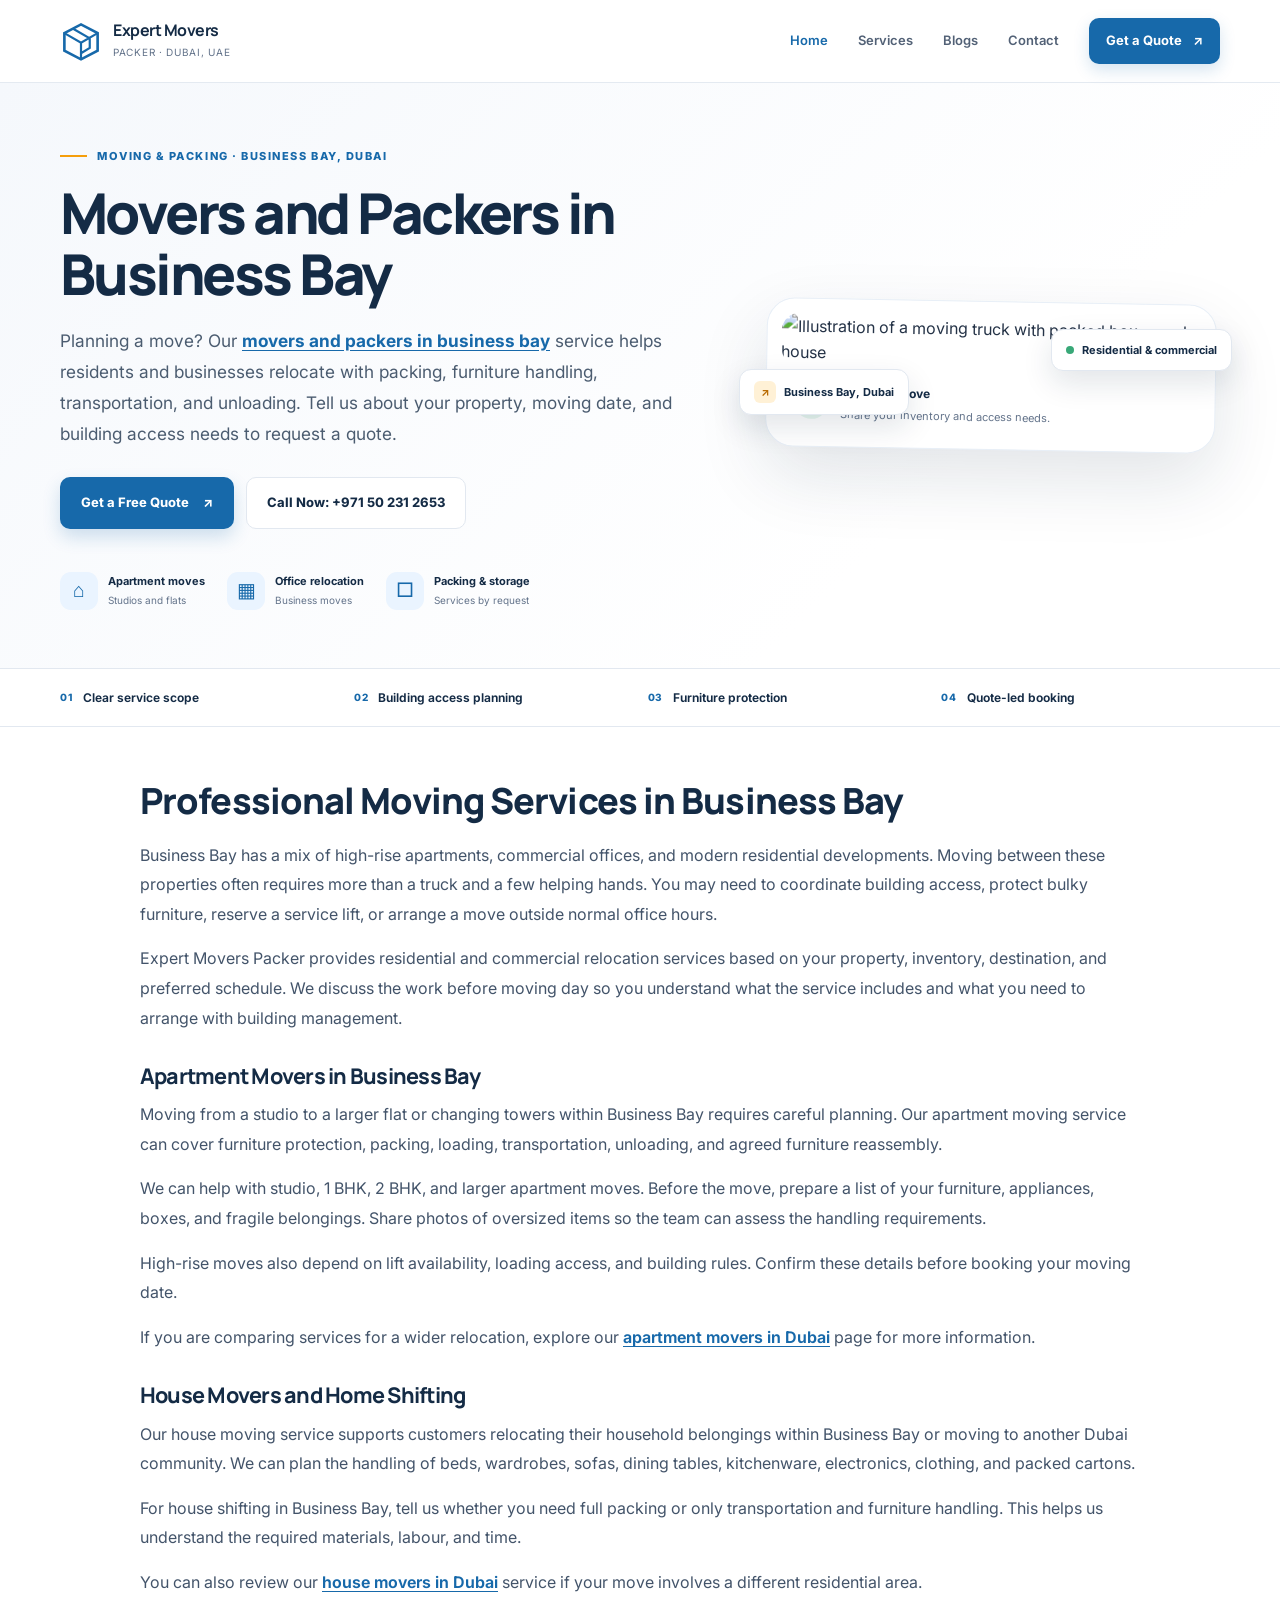
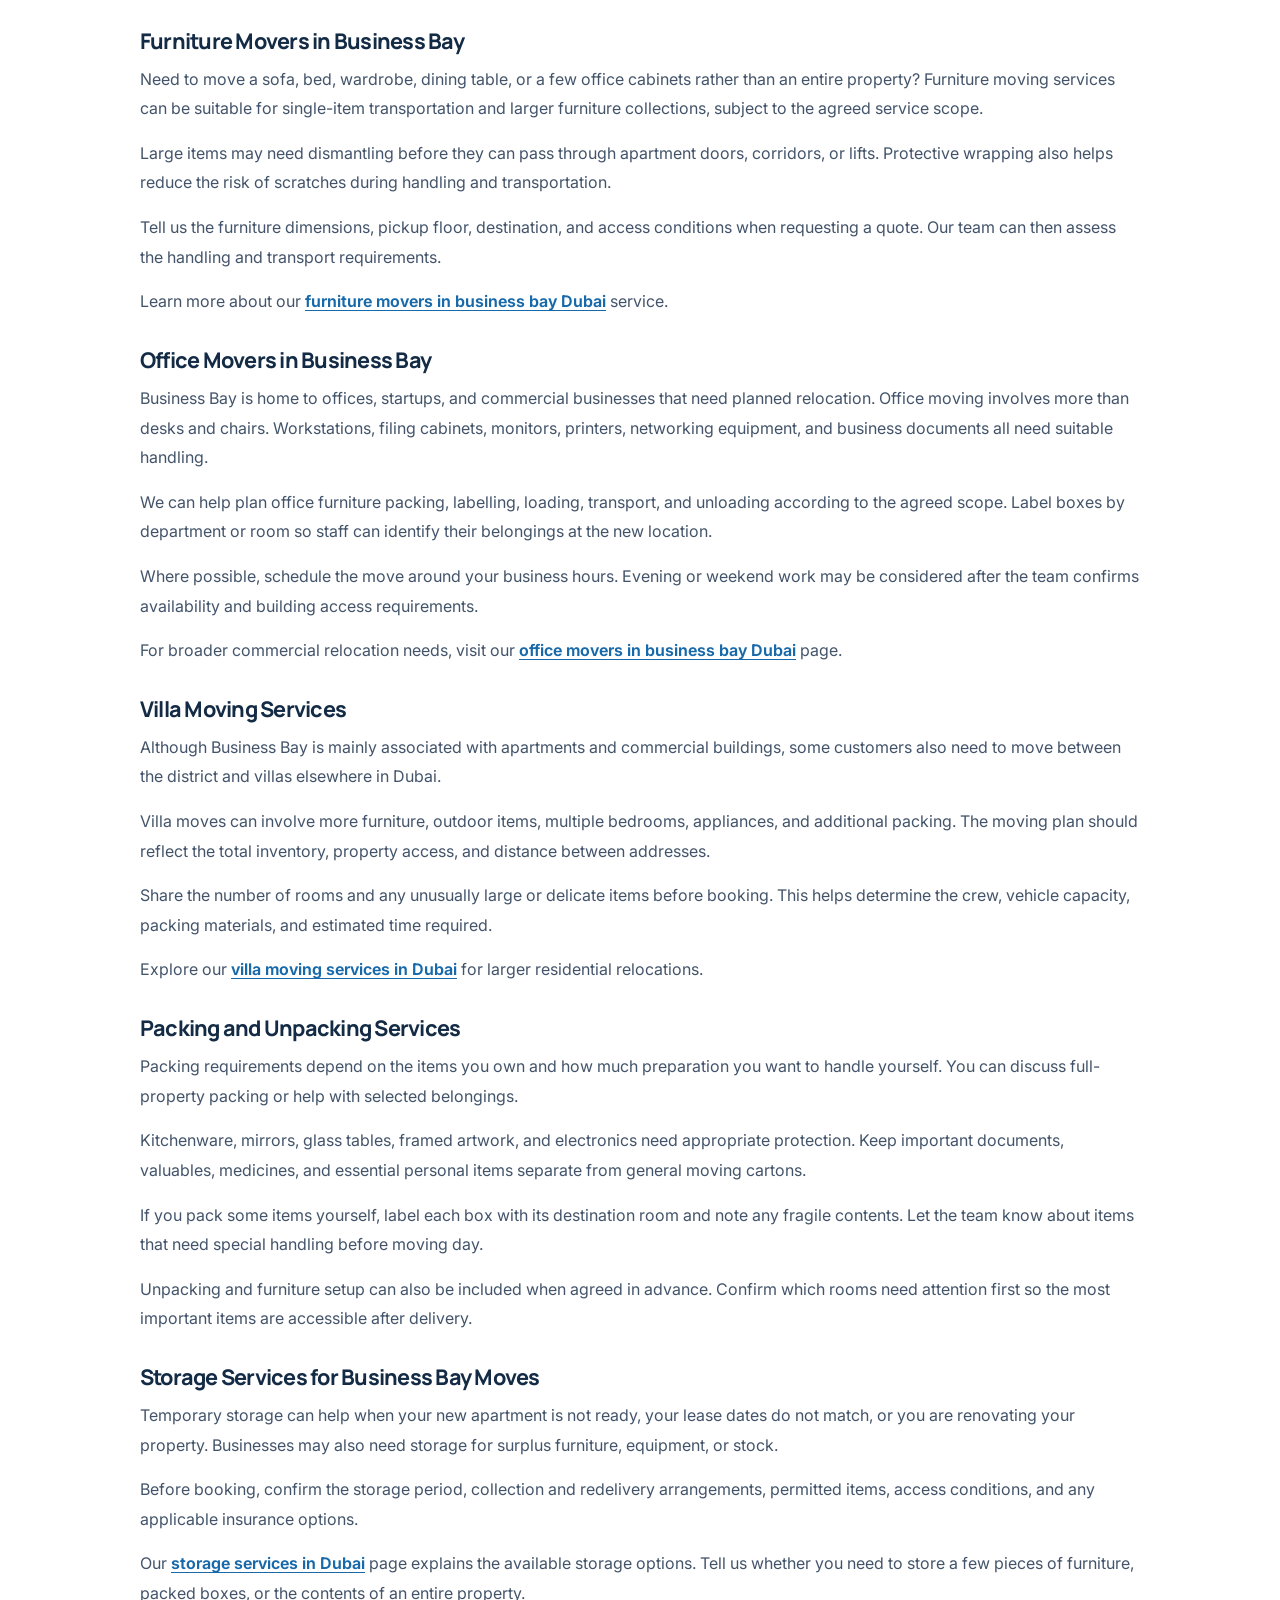
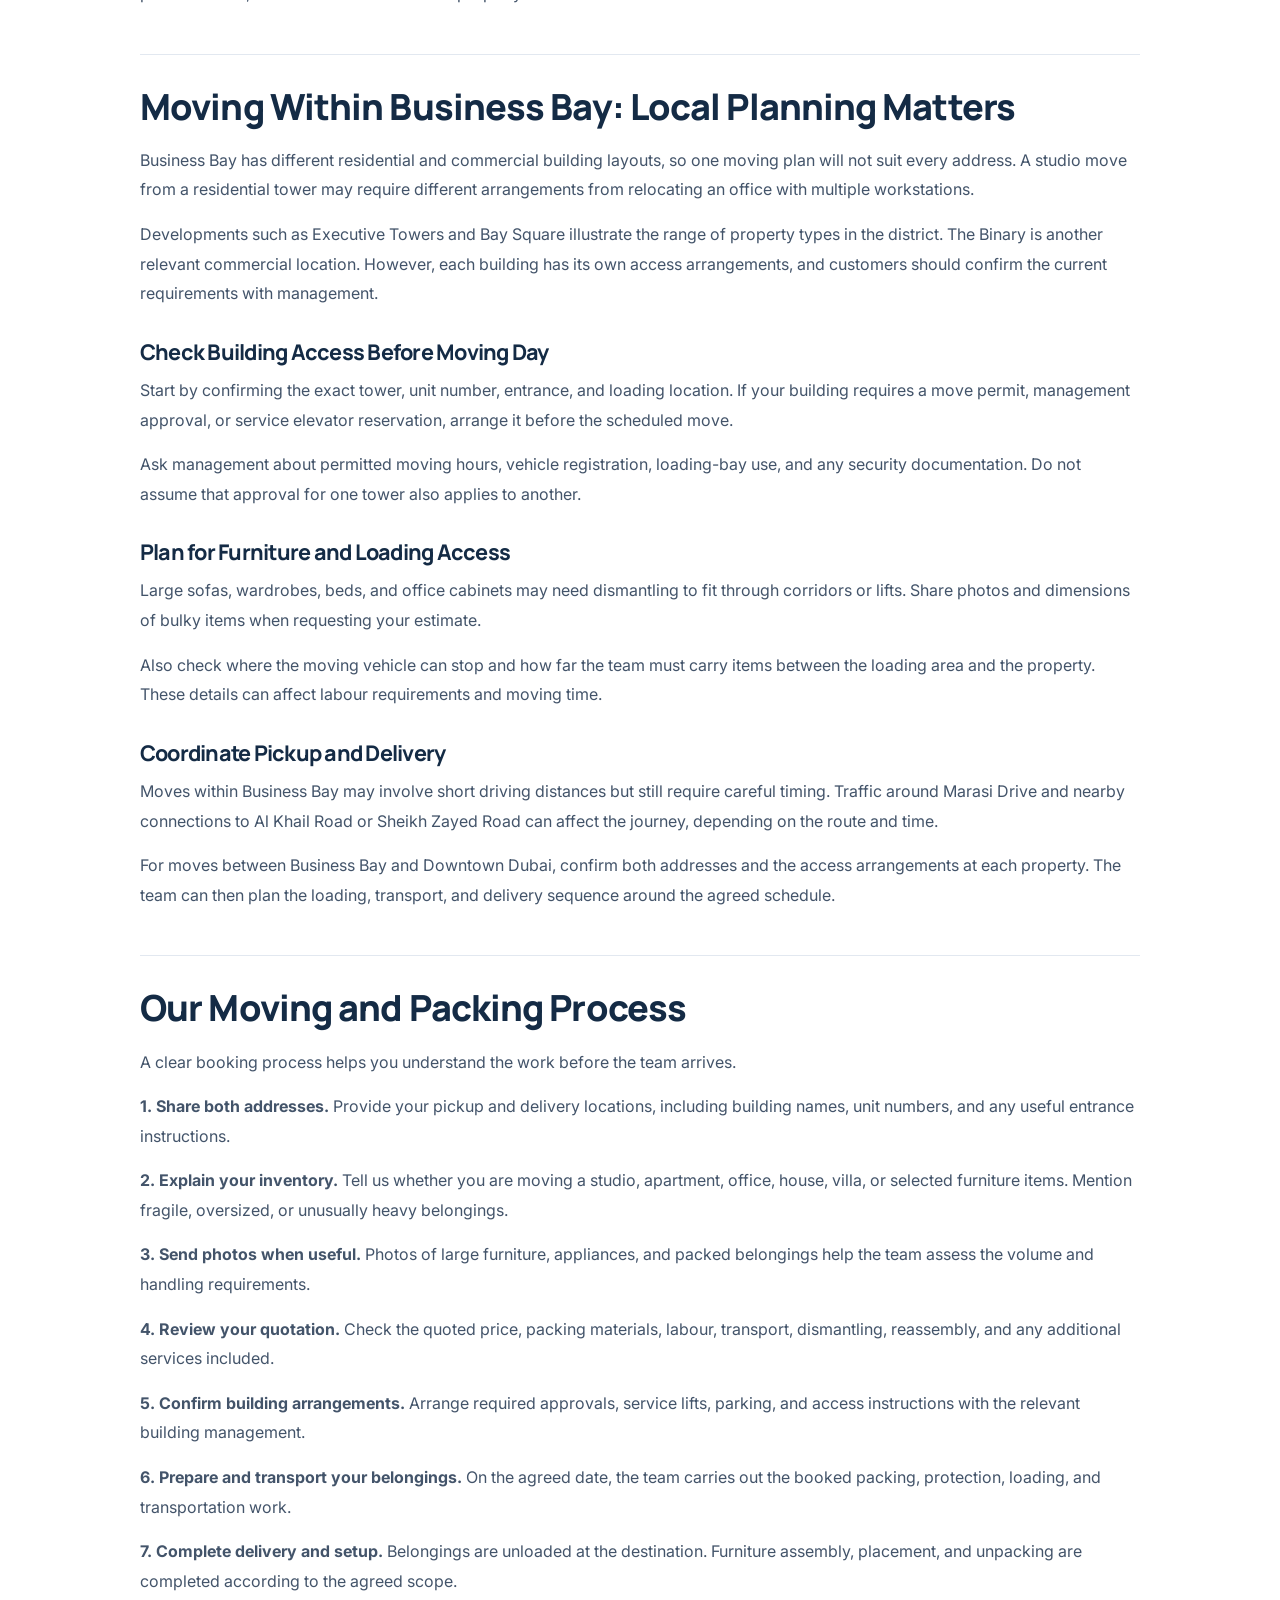
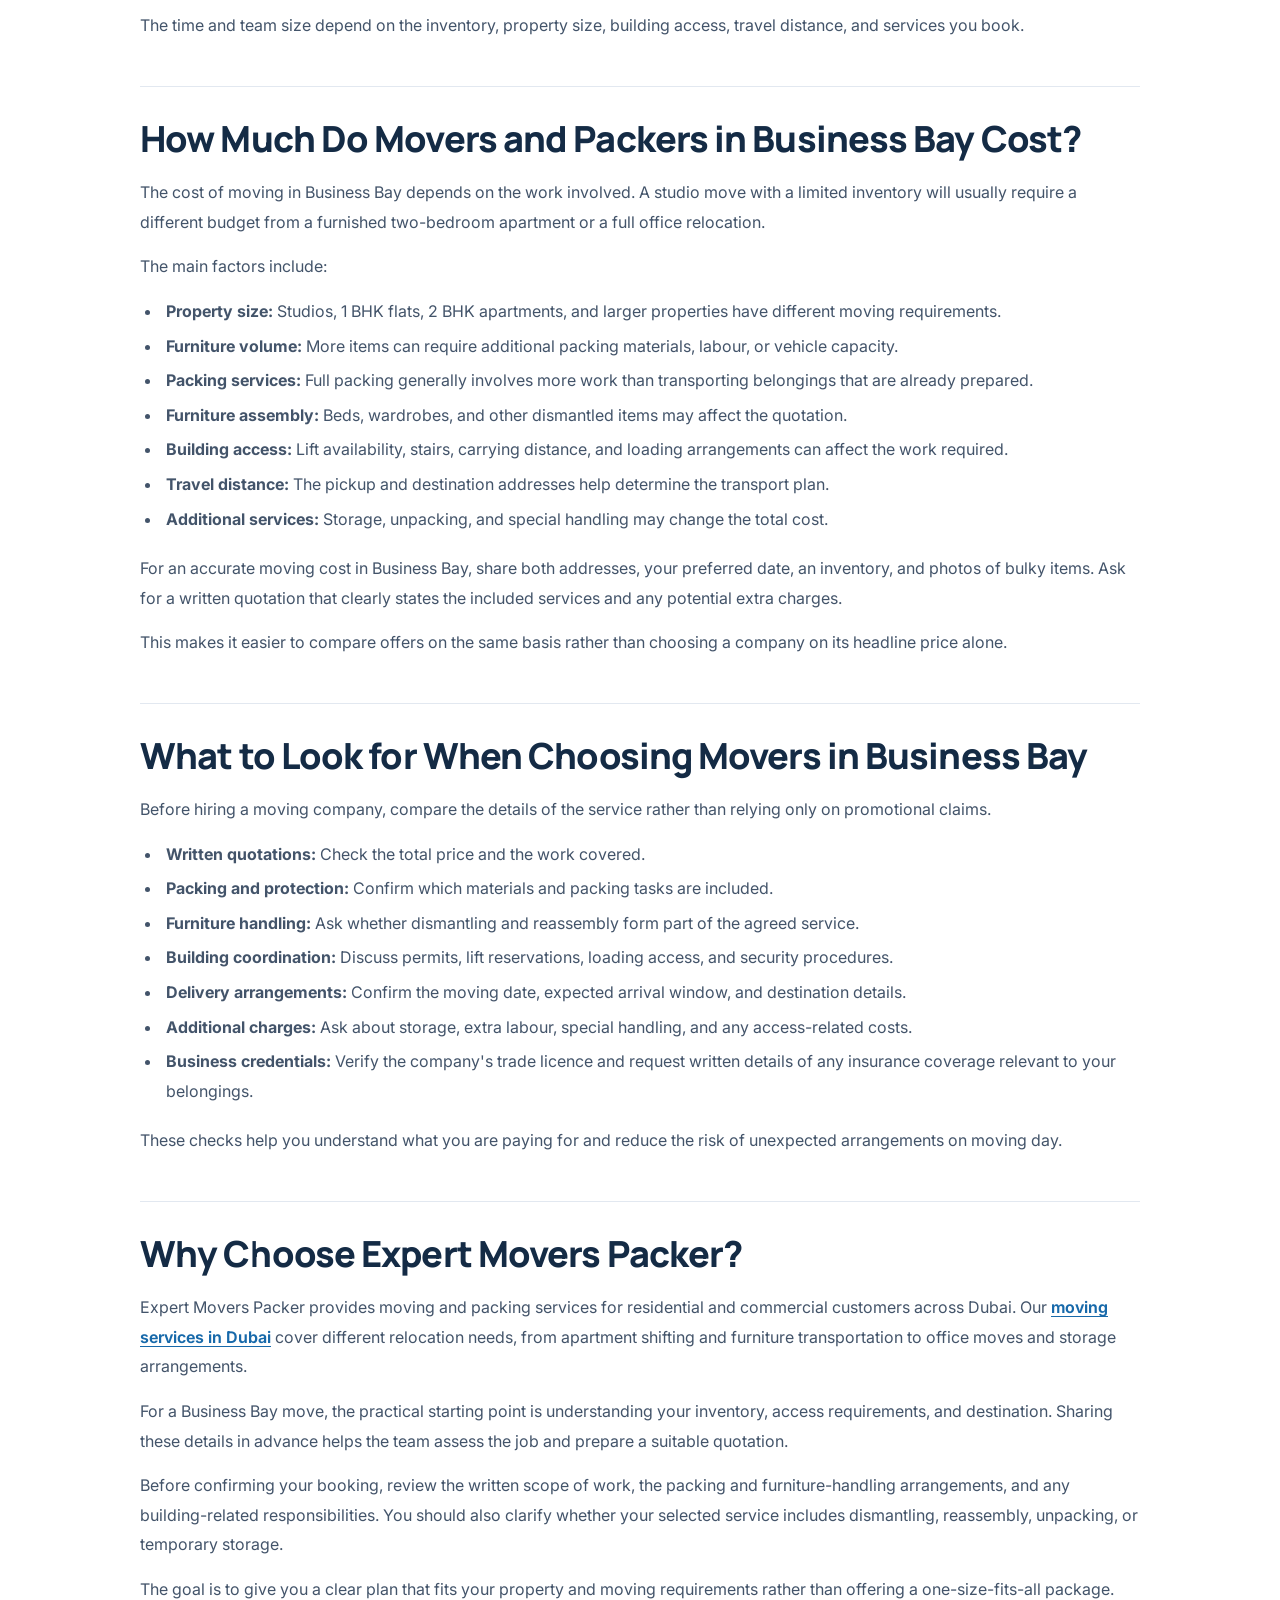
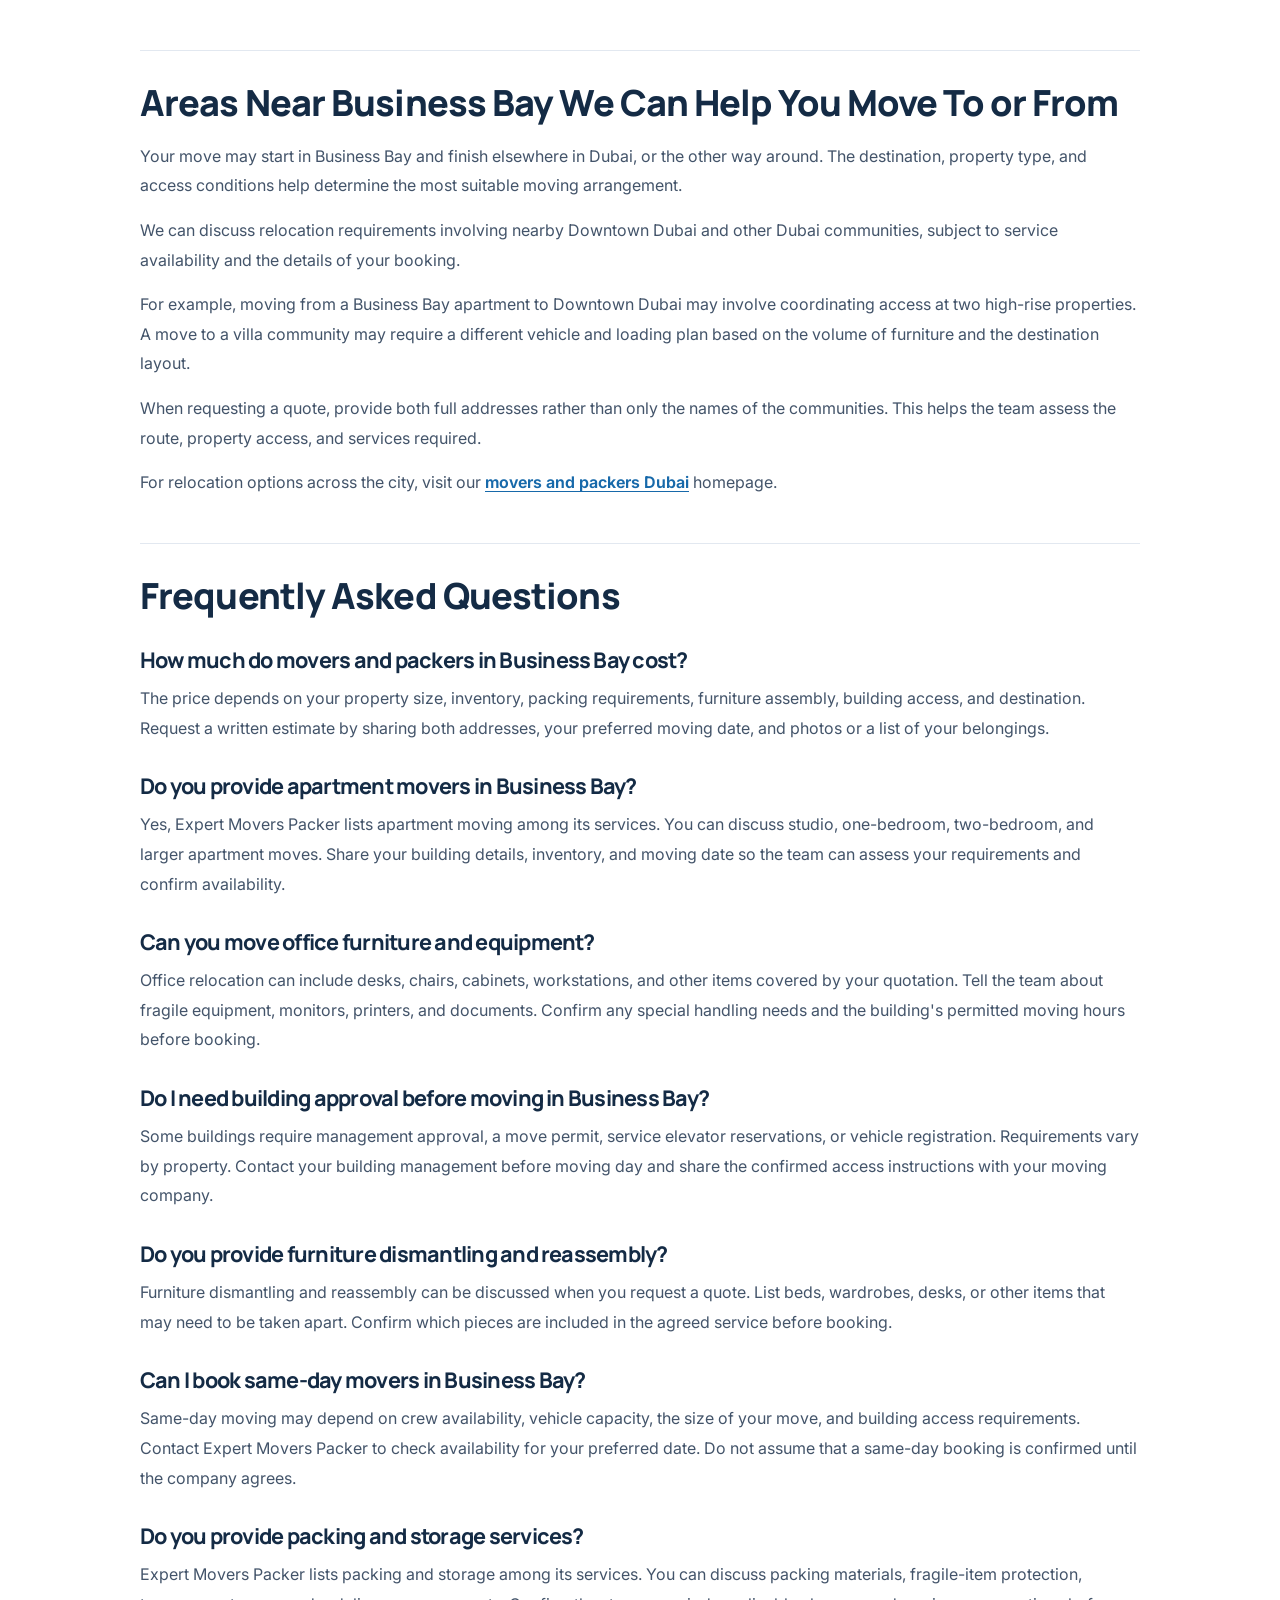
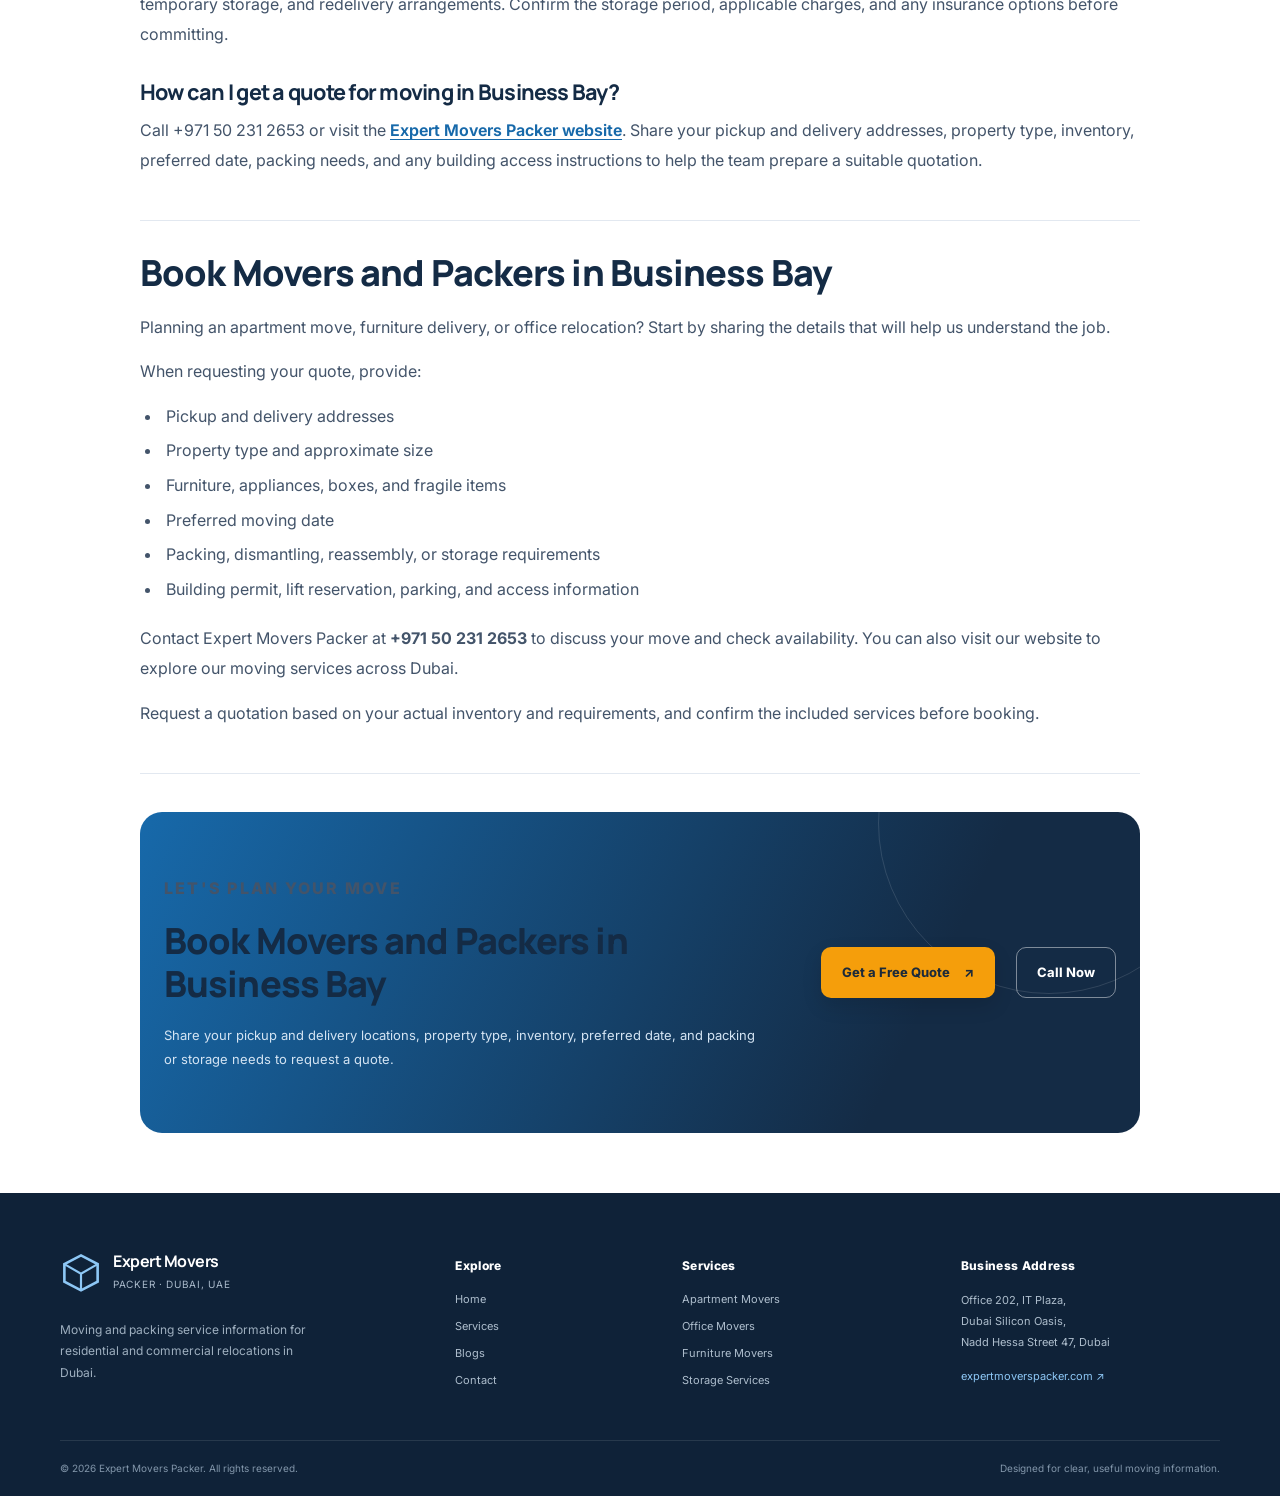
==== commit 7205d8ac: "Add files via upload" ====
--- a/index.html
+++ b/index.html
@@ -3,12 +3,12 @@
 <head>
   <meta charset="utf-8">
   <meta name="viewport" content="width=device-width, initial-scale=1">
-  <meta name="description" content="Explore apartment moving, office relocation, furniture moving, house shifting, villa moves, and storage services from Expert Movers Packer in Dubai.">
+  <meta name="description" content="Need movers and packers in Business Bay Dubai? Get help with apartment shifting, office relocation, furniture moving, packing and storage. Request a quote.">
   <meta name="theme-color" content="#142B45">
   <meta property="og:type" content="website">
-  <meta property="og:title" content="Expert Movers Packer | Moving Services in Dubai">
-  <meta property="og:description" content="Moving and packing services for homes, apartments, offices, and furniture across Dubai.">
-  <title>Expert Movers Packer | Moving Services in Dubai</title>
+  <meta property="og:title" content="Movers and Packers in Business Bay Dubai | Expert Movers Packer">
+  <meta property="og:description" content="Need movers and packers in Business Bay Dubai? Get help with apartment shifting, office relocation, furniture moving, packing and storage. Request a quote.">
+  <title>Movers and Packers in Business Bay Dubai | Expert Movers Packer</title>
   <link rel="stylesheet" href="style.css">
   <script src="script.js" defer></script>
 </head>
@@ -32,83 +32,143 @@
   </header>
 
   <main id="main">
-    <section class="hero section-space">
-      <div class="container hero-grid">
-        <div class="hero-copy">
-          <p class="eyebrow"><span class="eyebrow-line"></span> MOVING & PACKING · DUBAI</p>
-          <h1>Move with a plan.<br><span>Settle in with ease.</span></h1>
-          <p class="hero-lead">Moving home or relocating your office? Explore practical moving, packing, furniture transport, and storage services designed around your property and schedule.</p>
+    <section class="businessbay-hero">
+      <div class="container businessbay-hero-grid">
+        <div class="businessbay-hero-copy">
+          <p class="eyebrow"><span class="eyebrow-line"></span> MOVING &amp; PACKING · BUSINESS BAY, DUBAI</p>
+          <h1>Movers and Packers in Business Bay</h1>
+          <p class="hero-lead">Planning a move? Our <a href="https://expertmoverspacker.com/movers-business-bay/">movers and packers in business bay</a> service helps residents and businesses relocate with packing, furniture handling, transportation, and unloading. Tell us about your property, moving date, and building access needs to request a quote.</p>
           <div class="hero-actions">
-            <a class="button button-primary" href="https://expertmoverspacker.com/movers-business-bay/">Get a Quote <span aria-hidden="true">↗</span></a>
-            <a class="button button-secondary" href="#services">Explore Services <span aria-hidden="true">↓</span></a>
+            <a class="button button-primary" href="https://expertmoverspacker.com/movers-business-bay/">Get a Free Quote <span aria-hidden="true">↗</span></a>
+            <a class="button button-secondary" href="tel:+971502312653">Call Now: +971 50 231 2653</a>
           </div>
           <div class="hero-proof" aria-label="Service highlights">
-            <div><span class="proof-icon">⌂</span><span><strong>Home moves</strong><small>Apartments & houses</small></span></div>
-            <div><span class="proof-icon">▦</span><span><strong>Office moves</strong><small>Planned relocation</small></span></div>
-            <div><span class="proof-icon">□</span><span><strong>Packing support</strong><small>Careful item handling</small></span></div>
+            <div><span class="proof-icon">⌂</span><span><strong>Apartment moves</strong><small>Studios and flats</small></span></div>
+            <div><span class="proof-icon">▦</span><span><strong>Office relocation</strong><small>Business moves</small></span></div>
+            <div><span class="proof-icon">□</span><span><strong>Packing &amp; storage</strong><small>Services by request</small></span></div>
           </div>
         </div>
-        <div class="hero-art-wrap">
-          <div class="hero-art-card">
-            <img src="assets/moving-illustration.svg" alt="Illustration of a moving truck with packed boxes and a house">
-            <div class="art-note"><span class="note-check" aria-hidden="true">✓</span><span><strong>A clearer moving plan</strong><small>Start with your inventory and access needs.</small></span></div>
-          </div>
-          <div class="floating-tag tag-top"><span class="tag-dot"></span> Home & office relocation</div>
-          <div class="floating-tag tag-bottom"><span class="tag-symbol">↗</span> Dubai, UAE</div>
-        </div>
+        <div class="hero-art-wrap"><div class="hero-art-card">
+          <img src="assets/moving-illustration.svg" alt="Illustration of a moving truck with packed boxes and a house">
+          <div class="art-note"><span class="note-check" aria-hidden="true">✓</span><span><strong>Plan your move</strong><small>Share your inventory and access needs.</small></span></div>
+        </div><div class="floating-tag tag-top"><span class="tag-dot"></span> Residential &amp; commercial</div><div class="floating-tag tag-bottom"><span class="tag-symbol">↗</span> Business Bay, Dubai</div></div>
       </div>
     </section>
-
-    <section class="trust-strip" aria-label="Planning priorities"><div class="container trust-grid"><p><span>01</span> Clear service scope</p><p><span>02</span> Access planning</p><p><span>03</span> Protected belongings</p><p><span>04</span> Quote-led booking</p></div></section>
-
-    <section class="section-space" id="services">
-      <div class="container">
-        <div class="section-heading split-heading"><div><p class="eyebrow">WHAT WE CAN HELP WITH</p><h2>Moving services for<br><span>your next chapter.</span></h2></div><p>From a single piece of furniture to a full property move, start by choosing the service that best matches your plans.</p></div>
-        <div class="service-grid">
-          <article class="service-card"><div class="card-icon icon-blue" aria-hidden="true">⌂</div><h3>Apartment Movers</h3><p>Plan a studio or apartment move with inventory preparation, furniture protection, and building access in mind.</p><a href="https://expertmoverspacker.com/apartment-movers-in-business-bay/" class="text-link">Learn More <span aria-hidden="true">↗</span></a></article>
-          <article class="service-card"><div class="card-icon icon-orange" aria-hidden="true">▦</div><h3>Office Movers</h3><p>Organise desks, workstations, cabinets, and equipment around your relocation plan and business schedule.</p><a href="https://expertmoverspacker.com/office-movers-in-business-bay/" class="text-link">Learn More <span aria-hidden="true">↗</span></a></article>
-          <article class="service-card"><div class="card-icon icon-purple" aria-hidden="true">⌂</div><h3>House Movers</h3><p>Coordinate household packing and transportation based on your belongings, destination, and access needs.</p><a href="https://expertmoverspacker.com/house-movers-dubai/" class="text-link">Learn More <span aria-hidden="true">↗</span></a></article>
-          <article class="service-card"><div class="card-icon icon-green" aria-hidden="true">▤</div><h3>Furniture Movers</h3><p>Discuss safe handling and transportation for sofas, beds, wardrobes, tables, and other large items.</p><a href="https://expertmoverspacker.com/furniture-movers-dubai/" class="text-link">Learn More <span aria-hidden="true">↗</span></a></article>
-          <article class="service-card"><div class="card-icon icon-orange" aria-hidden="true">⌂</div><h3>Villa Movers</h3><p>Plan a larger residential move around room count, furniture volume, packing, and property access.</p><a href="https://expertmoverspacker.com/villa-movers-dubai/" class="text-link">Learn More <span aria-hidden="true">↗</span></a></article>
-          <article class="service-card"><div class="card-icon icon-blue" aria-hidden="true">▣</div><h3>Storage Services</h3><p>Explore temporary storage when your move dates do not line up or you need extra space during a renovation.</p><a href="https://expertmoverspacker.com/storage-services-dubai/" class="text-link">Learn More <span aria-hidden="true">↗</span></a></article>
-        </div>
-      </div>
-    </section>
-
-    <section class="why-section section-space">
-      <div class="container why-grid">
-        <div class="why-intro"><p class="eyebrow">A PRACTICAL APPROACH</p><h2>Good moves begin<br>with <span>good planning.</span></h2><p>Every property and inventory is different. Share the details early so the service scope, access arrangements, and moving-day plan can be discussed before booking.</p><a class="button button-light" href="https://expertmoverspacker.com/movers-business-bay/">Discuss Your Move <span aria-hidden="true">↗</span></a></div>
-        <div class="benefit-grid">
-          <article class="benefit-card"><span class="benefit-number">01</span><h3>Know what is included</h3><p>Review packing, loading, transport, unloading, and any assembly services in your quotation.</p></article>
-          <article class="benefit-card"><span class="benefit-number">02</span><h3>Plan building access</h3><p>Check permits, lift reservations, parking, and permitted moving hours with building management.</p></article>
-          <article class="benefit-card"><span class="benefit-number">03</span><h3>Prepare your inventory</h3><p>List large or fragile items and share photos when they will help the team assess the move.</p></article>
-          <article class="benefit-card"><span class="benefit-number">04</span><h3>Confirm the details</h3><p>Agree on dates, addresses, service inclusions, and any additional costs before the move.</p></article>
-        </div>
-      </div>
-    </section>
-
-    <section class="section-space process-section">
-      <div class="container"><div class="section-heading centered-heading"><p class="eyebrow">HOW IT WORKS</p><h2>A simple route from <span>quote to move.</span></h2><p>Know the next step before moving day arrives.</p></div>
-        <div class="process-grid">
-          <article class="process-step"><span class="step-number">01</span><h3>Share your details</h3><p>Provide both addresses, property type, moving date, and an approximate inventory.</p></article>
-          <article class="process-step"><span class="step-number">02</span><h3>Review your quote</h3><p>Check the price, service inclusions, packing needs, and any additional requirements.</p></article>
-          <article class="process-step"><span class="step-number">03</span><h3>Confirm access</h3><p>Arrange any required building approvals, lift bookings, and loading instructions.</p></article>
-          <article class="process-step"><span class="step-number">04</span><h3>Move and settle in</h3><p>Complete the agreed packing, transport, unloading, and setup services.</p></article>
-        </div>
-      </div>
-    </section>
-
-    <section class="blog-preview section-space">
-      <div class="container"><div class="section-heading split-heading"><div><p class="eyebrow">THE MOVING JOURNAL</p><h2>Useful reads for a<br><span>better-planned move.</span></h2></div><a class="text-link all-articles" href="blogs.html">Explore all articles <span aria-hidden="true">↗</span></a></div>
-        <div class="preview-grid">
-          <article class="preview-card"><a class="preview-image image-apartment" href="https://expertmoverspacker.com/apartment-movers-in-business-bay/" aria-label="Read Apartment Movers in Business Bay"><span class="image-label">APARTMENT MOVING</span><span class="mini-building" aria-hidden="true">▥</span></a><div class="preview-content"><h3><a href="https://expertmoverspacker.com/apartment-movers-in-business-bay/">Apartment Movers in Business Bay</a></h3><p>Plan around packing, furniture handling, and building access.</p><a class="text-link" href="https://expertmoverspacker.com/apartment-movers-in-business-bay/">Read Article <span aria-hidden="true">↗</span></a></div></article>
-          <article class="preview-card"><a class="preview-image image-office" href="https://expertmoverspacker.com/office-movers-in-business-bay/" aria-label="Read Office Movers in Business Bay"><span class="image-label">OFFICE RELOCATION</span><span class="mini-building" aria-hidden="true">▦</span></a><div class="preview-content"><h3><a href="https://expertmoverspacker.com/office-movers-in-business-bay/">Office Movers in Business Bay</a></h3><p>Organise office furniture, equipment, and access before moving day.</p><a class="text-link" href="https://expertmoverspacker.com/office-movers-in-business-bay/">Read Article <span aria-hidden="true">↗</span></a></div></article>
-          <article class="preview-card"><a class="preview-image image-packing" href="blogs.html" aria-label="Explore moving advice"><span class="image-label">MOVING ADVICE</span><span class="mini-building" aria-hidden="true">□</span></a><div class="preview-content"><h3><a href="blogs.html">Practical Moving Tips & Guides</a></h3><p>Browse advice for comparing services and preparing a relocation.</p><a class="text-link" href="blogs.html">Browse Guides <span aria-hidden="true">↗</span></a></div></article>
-        </div>
-      </div>
-    </section>
-
-    <section class="cta-section" id="contact"><div class="container cta-inner"><div><p class="eyebrow eyebrow-light">LET'S PLAN YOUR MOVE</p><h2>Tell us what you need<br>to move.</h2><p>Share your locations, inventory, preferred date, and packing requirements to get the conversation started.</p></div><div class="cta-actions"><a class="button button-orange" href="https://expertmoverspacker.com/movers-business-bay/">Request a Quote <span aria-hidden="true">↗</span></a><a class="cta-secondary-link" href="https://expertmoverspacker.com/">Visit Main Website <span aria-hidden="true">↗</span></a></div></div></section>
+    <section class="trust-strip" aria-label="Moving priorities"><div class="container trust-grid"><p><span>01</span> Clear service scope</p><p><span>02</span> Building access planning</p><p><span>03</span> Furniture protection</p><p><span>04</span> Quote-led booking</p></div></section>
+    <article class="container landing-content">
+      <section class="content-section" id="services"><h2>Professional Moving Services in Business Bay</h2>
+<p>Business Bay has a mix of high-rise apartments, commercial offices, and modern residential developments. Moving between these properties often requires more than a truck and a few helping hands. You may need to coordinate building access, protect bulky furniture, reserve a service lift, or arrange a move outside normal office hours.</p>
+<p>Expert Movers Packer provides residential and commercial relocation services based on your property, inventory, destination, and preferred schedule. We discuss the work before moving day so you understand what the service includes and what you need to arrange with building management.</p>
+<h3>Apartment Movers in Business Bay</h3>
+<p>Moving from a studio to a larger flat or changing towers within Business Bay requires careful planning. Our apartment moving service can cover furniture protection, packing, loading, transportation, unloading, and agreed furniture reassembly.</p>
+<p>We can help with studio, 1 BHK, 2 BHK, and larger apartment moves. Before the move, prepare a list of your furniture, appliances, boxes, and fragile belongings. Share photos of oversized items so the team can assess the handling requirements.</p>
+<p>High-rise moves also depend on lift availability, loading access, and building rules. Confirm these details before booking your moving date.</p>
+<p>If you are comparing services for a wider relocation, explore our <a href="https://expertmoverspacker.com/apartment-movers-in-dubai/">apartment movers in Dubai</a> page for more information.</p>
+<h3>House Movers and Home Shifting</h3>
+<p>Our house moving service supports customers relocating their household belongings within Business Bay or moving to another Dubai community. We can plan the handling of beds, wardrobes, sofas, dining tables, kitchenware, electronics, clothing, and packed cartons.</p>
+<p>For house shifting in Business Bay, tell us whether you need full packing or only transportation and furniture handling. This helps us understand the required materials, labour, and time.</p>
+<p>You can also review our <a href="https://expertmoverspacker.com/house-movers-dubai/">house movers in Dubai</a> service if your move involves a different residential area.</p>
+<h3>Furniture Movers in Business Bay</h3>
+<p>Need to move a sofa, bed, wardrobe, dining table, or a few office cabinets rather than an entire property? Furniture moving services can be suitable for single-item transportation and larger furniture collections, subject to the agreed service scope.</p>
+<p>Large items may need dismantling before they can pass through apartment doors, corridors, or lifts. Protective wrapping also helps reduce the risk of scratches during handling and transportation.</p>
+<p>Tell us the furniture dimensions, pickup floor, destination, and access conditions when requesting a quote. Our team can then assess the handling and transport requirements.</p>
+<p>Learn more about our <a href="https://expertmoverspacker.com/furniture-movers-dubai/">furniture movers in business bay Dubai</a> service.</p>
+<h3>Office Movers in Business Bay</h3>
+<p>Business Bay is home to offices, startups, and commercial businesses that need planned relocation. Office moving involves more than desks and chairs. Workstations, filing cabinets, monitors, printers, networking equipment, and business documents all need suitable handling.</p>
+<p>We can help plan office furniture packing, labelling, loading, transport, and unloading according to the agreed scope. Label boxes by department or room so staff can identify their belongings at the new location.</p>
+<p>Where possible, schedule the move around your business hours. Evening or weekend work may be considered after the team confirms availability and building access requirements.</p>
+<p>For broader commercial relocation needs, visit our <a href="https://expertmoverspacker.com/office-movers-dubai/">office movers in business bay Dubai</a> page.</p>
+<h3>Villa Moving Services</h3>
+<p>Although Business Bay is mainly associated with apartments and commercial buildings, some customers also need to move between the district and villas elsewhere in Dubai.</p>
+<p>Villa moves can involve more furniture, outdoor items, multiple bedrooms, appliances, and additional packing. The moving plan should reflect the total inventory, property access, and distance between addresses.</p>
+<p>Share the number of rooms and any unusually large or delicate items before booking. This helps determine the crew, vehicle capacity, packing materials, and estimated time required.</p>
+<p>Explore our <a href="https://expertmoverspacker.com/villa-movers-dubai/">villa moving services in Dubai</a> for larger residential relocations.</p>
+<h3>Packing and Unpacking Services</h3>
+<p>Packing requirements depend on the items you own and how much preparation you want to handle yourself. You can discuss full-property packing or help with selected belongings.</p>
+<p>Kitchenware, mirrors, glass tables, framed artwork, and electronics need appropriate protection. Keep important documents, valuables, medicines, and essential personal items separate from general moving cartons.</p>
+<p>If you pack some items yourself, label each box with its destination room and note any fragile contents. Let the team know about items that need special handling before moving day.</p>
+<p>Unpacking and furniture setup can also be included when agreed in advance. Confirm which rooms need attention first so the most important items are accessible after delivery.</p>
+<h3>Storage Services for Business Bay Moves</h3>
+<p>Temporary storage can help when your new apartment is not ready, your lease dates do not match, or you are renovating your property. Businesses may also need storage for surplus furniture, equipment, or stock.</p>
+<p>Before booking, confirm the storage period, collection and redelivery arrangements, permitted items, access conditions, and any applicable insurance options.</p>
+<p>Our <a href="https://expertmoverspacker.com/storage-services-dubai/">storage services in Dubai</a> page explains the available storage options. Tell us whether you need to store a few pieces of furniture, packed boxes, or the contents of an entire property.</p>
+</section>
+<section class="content-section"><h2>Moving Within Business Bay: Local Planning Matters</h2>
+<p>Business Bay has different residential and commercial building layouts, so one moving plan will not suit every address. A studio move from a residential tower may require different arrangements from relocating an office with multiple workstations.</p>
+<p>Developments such as Executive Towers and Bay Square illustrate the range of property types in the district. The Binary is another relevant commercial location. However, each building has its own access arrangements, and customers should confirm the current requirements with management.</p>
+<h3>Check Building Access Before Moving Day</h3>
+<p>Start by confirming the exact tower, unit number, entrance, and loading location. If your building requires a move permit, management approval, or service elevator reservation, arrange it before the scheduled move.</p>
+<p>Ask management about permitted moving hours, vehicle registration, loading-bay use, and any security documentation. Do not assume that approval for one tower also applies to another.</p>
+<h3>Plan for Furniture and Loading Access</h3>
+<p>Large sofas, wardrobes, beds, and office cabinets may need dismantling to fit through corridors or lifts. Share photos and dimensions of bulky items when requesting your estimate.</p>
+<p>Also check where the moving vehicle can stop and how far the team must carry items between the loading area and the property. These details can affect labour requirements and moving time.</p>
+<h3>Coordinate Pickup and Delivery</h3>
+<p>Moves within Business Bay may involve short driving distances but still require careful timing. Traffic around Marasi Drive and nearby connections to Al Khail Road or Sheikh Zayed Road can affect the journey, depending on the route and time.</p>
+<p>For moves between Business Bay and Downtown Dubai, confirm both addresses and the access arrangements at each property. The team can then plan the loading, transport, and delivery sequence around the agreed schedule.</p>
+</section>
+<section class="content-section"><h2>Our Moving and Packing Process</h2>
+<p>A clear booking process helps you understand the work before the team arrives.</p>
+<p><strong>1. Share both addresses.</strong> Provide your pickup and delivery locations, including building names, unit numbers, and any useful entrance instructions.</p>
+<p><strong>2. Explain your inventory.</strong> Tell us whether you are moving a studio, apartment, office, house, villa, or selected furniture items. Mention fragile, oversized, or unusually heavy belongings.</p>
+<p><strong>3. Send photos when useful.</strong> Photos of large furniture, appliances, and packed belongings help the team assess the volume and handling requirements.</p>
+<p><strong>4. Review your quotation.</strong> Check the quoted price, packing materials, labour, transport, dismantling, reassembly, and any additional services included.</p>
+<p><strong>5. Confirm building arrangements.</strong> Arrange required approvals, service lifts, parking, and access instructions with the relevant building management.</p>
+<p><strong>6. Prepare and transport your belongings.</strong> On the agreed date, the team carries out the booked packing, protection, loading, and transportation work.</p>
+<p><strong>7. Complete delivery and setup.</strong> Belongings are unloaded at the destination. Furniture assembly, placement, and unpacking are completed according to the agreed scope.</p>
+<p>The time and team size depend on the inventory, property size, building access, travel distance, and services you book.</p>
+</section>
+<section class="content-section"><h2>How Much Do Movers and Packers in Business Bay Cost?</h2>
+<p>The cost of moving in Business Bay depends on the work involved. A studio move with a limited inventory will usually require a different budget from a furnished two-bedroom apartment or a full office relocation.</p>
+<p>The main factors include:</p>
+<ul><li><strong>Property size:</strong> Studios, 1 BHK flats, 2 BHK apartments, and larger properties have different moving requirements.</li><li><strong>Furniture volume:</strong> More items can require additional packing materials, labour, or vehicle capacity.</li><li><strong>Packing services:</strong> Full packing generally involves more work than transporting belongings that are already prepared.</li><li><strong>Furniture assembly:</strong> Beds, wardrobes, and other dismantled items may affect the quotation.</li><li><strong>Building access:</strong> Lift availability, stairs, carrying distance, and loading arrangements can affect the work required.</li><li><strong>Travel distance:</strong> The pickup and destination addresses help determine the transport plan.</li><li><strong>Additional services:</strong> Storage, unpacking, and special handling may change the total cost.</li></ul>
+<p>For an accurate moving cost in Business Bay, share both addresses, your preferred date, an inventory, and photos of bulky items. Ask for a written quotation that clearly states the included services and any potential extra charges.</p>
+<p>This makes it easier to compare offers on the same basis rather than choosing a company on its headline price alone.</p>
+</section>
+<section class="content-section"><h2>What to Look for When Choosing Movers in Business Bay</h2>
+<p>Before hiring a moving company, compare the details of the service rather than relying only on promotional claims.</p>
+<ul><li><strong>Written quotations:</strong> Check the total price and the work covered.</li><li><strong>Packing and protection:</strong> Confirm which materials and packing tasks are included.</li><li><strong>Furniture handling:</strong> Ask whether dismantling and reassembly form part of the agreed service.</li><li><strong>Building coordination:</strong> Discuss permits, lift reservations, loading access, and security procedures.</li><li><strong>Delivery arrangements:</strong> Confirm the moving date, expected arrival window, and destination details.</li><li><strong>Additional charges:</strong> Ask about storage, extra labour, special handling, and any access-related costs.</li><li><strong>Business credentials:</strong> Verify the company's trade licence and request written details of any insurance coverage relevant to your belongings.</li></ul>
+<p>These checks help you understand what you are paying for and reduce the risk of unexpected arrangements on moving day.</p>
+</section>
+<section class="content-section"><h2>Why Choose Expert Movers Packer?</h2>
+<p>Expert Movers Packer provides moving and packing services for residential and commercial customers across Dubai. Our <a href="https://expertmoverspacker.com/">moving services in Dubai</a> cover different relocation needs, from apartment shifting and furniture transportation to office moves and storage arrangements.</p>
+<p>For a Business Bay move, the practical starting point is understanding your inventory, access requirements, and destination. Sharing these details in advance helps the team assess the job and prepare a suitable quotation.</p>
+<p>Before confirming your booking, review the written scope of work, the packing and furniture-handling arrangements, and any building-related responsibilities. You should also clarify whether your selected service includes dismantling, reassembly, unpacking, or temporary storage.</p>
+<p>The goal is to give you a clear plan that fits your property and moving requirements rather than offering a one-size-fits-all package.</p>
+</section>
+<section class="content-section"><h2>Areas Near Business Bay We Can Help You Move To or From</h2>
+<p>Your move may start in Business Bay and finish elsewhere in Dubai, or the other way around. The destination, property type, and access conditions help determine the most suitable moving arrangement.</p>
+<p>We can discuss relocation requirements involving nearby Downtown Dubai and other Dubai communities, subject to service availability and the details of your booking.</p>
+<p>For example, moving from a Business Bay apartment to Downtown Dubai may involve coordinating access at two high-rise properties. A move to a villa community may require a different vehicle and loading plan based on the volume of furniture and the destination layout.</p>
+<p>When requesting a quote, provide both full addresses rather than only the names of the communities. This helps the team assess the route, property access, and services required.</p>
+<p>For relocation options across the city, visit our <a href="https://expertmoverspacker.com/">movers and packers Dubai</a> homepage.</p>
+</section>
+<section class="content-section"><h2>Frequently Asked Questions</h2>
+<h3>How much do movers and packers in Business Bay cost?</h3>
+<p>The price depends on your property size, inventory, packing requirements, furniture assembly, building access, and destination. Request a written estimate by sharing both addresses, your preferred moving date, and photos or a list of your belongings.</p>
+<h3>Do you provide apartment movers in Business Bay?</h3>
+<p>Yes, Expert Movers Packer lists apartment moving among its services. You can discuss studio, one-bedroom, two-bedroom, and larger apartment moves. Share your building details, inventory, and moving date so the team can assess your requirements and confirm availability.</p>
+<h3>Can you move office furniture and equipment?</h3>
+<p>Office relocation can include desks, chairs, cabinets, workstations, and other items covered by your quotation. Tell the team about fragile equipment, monitors, printers, and documents. Confirm any special handling needs and the building's permitted moving hours before booking.</p>
+<h3>Do I need building approval before moving in Business Bay?</h3>
+<p>Some buildings require management approval, a move permit, service elevator reservations, or vehicle registration. Requirements vary by property. Contact your building management before moving day and share the confirmed access instructions with your moving company.</p>
+<h3>Do you provide furniture dismantling and reassembly?</h3>
+<p>Furniture dismantling and reassembly can be discussed when you request a quote. List beds, wardrobes, desks, or other items that may need to be taken apart. Confirm which pieces are included in the agreed service before booking.</p>
+<h3>Can I book same-day movers in Business Bay?</h3>
+<p>Same-day moving may depend on crew availability, vehicle capacity, the size of your move, and building access requirements. Contact Expert Movers Packer to check availability for your preferred date. Do not assume that a same-day booking is confirmed until the company agrees.</p>
+<h3>Do you provide packing and storage services?</h3>
+<p>Expert Movers Packer lists packing and storage among its services. You can discuss packing materials, fragile-item protection, temporary storage, and redelivery arrangements. Confirm the storage period, applicable charges, and any insurance options before committing.</p>
+<h3>How can I get a quote for moving in Business Bay?</h3>
+<p>Call +971 50 231 2653 or visit the <a href="https://expertmoverspacker.com/">Expert Movers Packer website</a>. Share your pickup and delivery addresses, property type, inventory, preferred date, packing needs, and any building access instructions to help the team prepare a suitable quotation.</p>
+</section>
+<section class="content-section"><h2>Book Movers and Packers in Business Bay</h2>
+<p>Planning an apartment move, furniture delivery, or office relocation? Start by sharing the details that will help us understand the job.</p>
+<p>When requesting your quote, provide:</p>
+<ul><li>Pickup and delivery addresses</li><li>Property type and approximate size</li><li>Furniture, appliances, boxes, and fragile items</li><li>Preferred moving date</li><li>Packing, dismantling, reassembly, or storage requirements</li><li>Building permit, lift reservation, parking, and access information</li></ul>
+<p>Contact Expert Movers Packer at <strong>+971 50 231 2653</strong> to discuss your move and check availability. You can also visit our website to explore our moving services across Dubai.</p>
+<p>Request a quotation based on your actual inventory and requirements, and confirm the included services before booking.</p>
+</section>
+      <section class="cta-section landing-final-cta" id="contact"><div class="container cta-inner"><div><p class="eyebrow eyebrow-light">LET'S PLAN YOUR MOVE</p><h2>Book Movers and Packers in Business Bay</h2><p>Share your pickup and delivery locations, property type, inventory, preferred date, and packing or storage needs to request a quote.</p></div><div class="cta-actions"><a class="button button-orange" href="https://expertmoverspacker.com/movers-business-bay/">Get a Free Quote <span aria-hidden="true">↗</span></a><a class="button button-secondary" href="tel:+971502312653">Call Now</a></div></div></section>
+    </article>
   </main>
 
   <footer class="site-footer"><div class="container footer-grid"><div class="footer-about"><a class="brand brand-footer" href="index.html"><span class="brand-mark" aria-hidden="true"><svg viewBox="0 0 48 48"><path d="M5 15 24 5l19 10v20L24 45 5 35Z" fill="none" stroke="currentColor" stroke-width="3"/><path d="M5 15l19 11 19-11M24 26v19" fill="none" stroke="currentColor" stroke-width="2.5"/></svg></span><span><strong>Expert Movers</strong><small>Packer · Dubai, UAE</small></span></a><p>Moving and packing service information for residential and commercial relocations in Dubai.</p></div><div><h2>Explore</h2><a href="index.html">Home</a><a href="#services">Services</a><a href="blogs.html">Blogs</a><a href="#contact">Contact</a></div><div><h2>Services</h2><a href="https://expertmoverspacker.com/apartment-movers-in-business-bay/">Apartment Movers</a><a href="https://expertmoverspacker.com/office-movers-in-business-bay/">Office Movers</a><a href="https://expertmoverspacker.com/furniture-movers-dubai/">Furniture Movers</a><a href="https://expertmoverspacker.com/storage-services-dubai/">Storage Services</a></div><div><h2>Business Address</h2><address>Office 202, IT Plaza,<br>Dubai Silicon Oasis,<br>Nadd Hessa Street 47, Dubai</address><a class="footer-main-link" href="https://expertmoverspacker.com/">expertmoverspacker.com ↗</a></div></div><div class="container footer-bottom"><span>© <span id="current-year">2026</span> Expert Movers Packer. All rights reserved.</span><span>Designed for clear, useful moving information.</span></div></footer>
--- a/style.css
+++ b/style.css
@@ -10,3 +10,39 @@
 @media(max-width:760px){.container{width:calc(100% - 36px)}.section-space{padding:72px 0}.header-inner{height:72px}.brand-mark{width:37px;height:37px}.brand strong{font-size:14px}.menu-toggle{display:block;position:relative;z-index:102}.primary-nav{display:none;position:fixed;inset:72px 0 0;background:#fff;padding:25px 24px 35px;align-items:stretch;gap:0;flex-direction:column;z-index:101;overflow:auto}.primary-nav.is-open{display:flex}.primary-nav>a:not(.nav-cta){padding:16px 3px;border-bottom:1px solid var(--border);font-size:15px}.primary-nav .nav-cta{margin-top:22px;text-align:center;padding:15px}.menu-toggle[aria-expanded="true"] span:nth-child(1){transform:translateY(6px) rotate(45deg)}.menu-toggle[aria-expanded="true"] span:nth-child(2){opacity:0}.menu-toggle[aria-expanded="true"] span:nth-child(3){transform:translateY(-6px) rotate(-45deg)}.hero{padding-top:58px;padding-bottom:54px}.hero-grid{grid-template-columns:1fr;gap:42px}.hero-copy{max-width:620px}.hero h1{font-size:clamp(2.55rem,9vw,4rem)}.hero-lead{font-size:15px}.hero-art-wrap{max-width:530px;width:100%;margin-inline:auto;padding-inline:8px}.tag-top{right:-2px;top:25px}.tag-bottom{left:-2px;bottom:40px}.hero-proof{gap:17px;margin-top:30px}.hero-proof>div{min-width:135px}.trust-grid{grid-template-columns:repeat(2,1fr);gap:16px;padding:20px 0}.split-heading{align-items:flex-start;flex-direction:column;gap:20px}.section-heading>p,.split-heading>p{max-width:580px}.service-grid{grid-template-columns:repeat(2,minmax(0,1fr));gap:14px}.service-card{padding:22px 19px;min-height:unset}.card-icon{margin-bottom:20px}.why-grid{grid-template-columns:1fr;gap:36px}.why-intro>p:not(.eyebrow){max-width:580px}.benefit-card{min-height:160px;padding:21px}.process-grid{grid-template-columns:repeat(2,1fr);gap:28px 22px}.process-grid:before{display:none}.process-step{padding-top:56px}.preview-grid{grid-template-columns:repeat(2,minmax(0,1fr));gap:15px}.preview-image{min-height:155px}.preview-content{padding:19px}.preview-content h3{font-size:15px}.cta-inner{align-items:flex-start;flex-direction:column}.cta-actions{gap:18px}.footer-grid{grid-template-columns:repeat(2,minmax(0,1fr));gap:30px 24px}.blog-hero-inner{grid-template-columns:1fr;gap:12px;padding-top:60px;padding-bottom:48px}.blog-hero-art{width:min(330px,80%);justify-self:center}.blog-hero h1{font-size:clamp(2.45rem,8.5vw,3.5rem)}.blog-listing{padding-top:65px}.blog-list-heading{margin-bottom:24px}.blog-grid{grid-template-columns:repeat(2,minmax(0,1fr));gap:15px}.blog-card-body{padding:18px}.blog-card h2{font-size:17px}.blog-card p{font-size:11px}.blog-card-image{min-height:145px}}
 @media(max-width:480px){.container{width:calc(100% - 32px)}.section-space{padding:60px 0}h2{font-size:2rem}.hero{padding-top:45px}.hero h1{font-size:2.55rem}.hero-lead{font-size:14px}.hero-actions{flex-direction:column;align-items:stretch}.hero-actions .button{width:100%}.hero-proof{display:grid;grid-template-columns:1fr 1fr;gap:17px 12px}.hero-proof>div{min-width:0}.floating-tag{font-size:9px;padding:9px 10px}.tag-top{right:-4px}.tag-bottom{left:-4px}.trust-grid p{font-size:10px;gap:7px}.service-grid{grid-template-columns:1fr}.service-card{padding:23px}.card-icon{margin-bottom:17px}.benefit-grid{grid-template-columns:1fr}.benefit-card{min-height:unset}.process-grid{grid-template-columns:1fr;gap:22px}.process-step{padding:5px 0 0 62px;min-height:50px}.step-number{top:0}.preview-grid{grid-template-columns:1fr}.preview-image{aspect-ratio:1.8}.preview-content h3{font-size:17px}.cta-section{padding:52px 0}.cta-actions{align-items:flex-start;flex-direction:column}.footer-grid{grid-template-columns:1fr 1fr;gap:27px 18px}.footer-about{grid-column:1/-1}.footer-bottom{flex-direction:column;gap:5px;font-size:9px}.blog-hero-inner{padding-top:46px}.blog-hero h1{font-size:2.5rem}.blog-hero p:not(.eyebrow){font-size:13px}.blog-hero-art{width:min(260px,80%)}.blog-grid{grid-template-columns:1fr;gap:18px}.blog-card-image{aspect-ratio:1.9;min-height:180px}.blog-card-body{padding:22px}.blog-card h2{font-size:19px}.blog-card p{font-size:12px}.filter-bar{gap:7px}.filter-button{padding:9px 10px;font-size:10px}}
 @media(prefers-reduced-motion:reduce){*,*::before,*::after{scroll-behavior:auto!important;transition:none!important;animation:none!important}}
+
+
+/* Business Bay landing page content */
+.businessbay-hero { padding: 64px 0 58px; background: linear-gradient(135deg, #f5f8fc 0%, #ffffff 72%); overflow: hidden; }
+.businessbay-hero-grid { display: grid; grid-template-columns: minmax(0, 1.15fr) minmax(280px, .85fr); gap: clamp(32px, 5vw, 72px); align-items: center; }
+.businessbay-hero-copy h1 { max-width: 760px; color: #142b45; font-size: clamp(2.35rem, 4.4vw, 4rem); line-height: 1.08; letter-spacing: -.045em; margin: 16px 0 20px; }
+.businessbay-hero-copy .hero-lead { max-width: 700px; font-size: 1.08rem; line-height: 1.8; color: #4b5c70; }
+.businessbay-hero-copy .hero-lead a { color: #1769aa; font-weight: 700; text-decoration: underline; text-underline-offset: 3px; }
+.landing-content { max-width: 1000px; padding-top: 52px; padding-bottom: 60px; }
+.landing-content .content-section { padding: 30px 0; border-bottom: 1px solid #e2e8f0; scroll-margin-top: 100px; }
+.landing-content .content-section:first-child { padding-top: 0; }
+.landing-content h2 { color: #142b45; font-size: clamp(1.65rem, 3vw, 2.25rem); line-height: 1.2; letter-spacing: -.025em; margin: 0 0 18px; }
+.landing-content h3 { color: #142b45; font-size: clamp(1.15rem, 2vw, 1.35rem); line-height: 1.35; margin: 28px 0 10px; }
+.landing-content p, .landing-content li { color: #43546a; font-size: 1rem; line-height: 1.85; }
+.landing-content p { margin: 0 0 15px; }
+.landing-content ul { margin: 8px 0 20px; padding-left: 1.35rem; }
+.landing-content li { padding-left: 4px; margin: 5px 0; }
+.landing-content a:not(.button) { color: #1769aa; font-weight: 650; text-decoration: underline; text-underline-offset: 3px; overflow-wrap: anywhere; }
+.landing-content a:not(.button):hover { color: #142b45; }
+.landing-final-cta { margin: 38px 0 0; border-radius: 22px; overflow: hidden; }
+.landing-final-cta .container { max-width: none; padding-left: 0; padding-right: 0; }
+.landing-final-cta .button-secondary { color: #fff; border-color: rgba(255,255,255,.45); background: transparent; }
+@media (max-width: 800px) {
+  .businessbay-hero { padding: 42px 0; }
+  .businessbay-hero-grid { grid-template-columns: 1fr; }
+  .businessbay-hero .hero-art-wrap { max-width: 540px; width: 100%; margin: 0 auto; }
+  .landing-content { padding-top: 28px; padding-bottom: 38px; }
+}
+@media (max-width: 480px) {
+  .businessbay-hero-copy h1 { font-size: 2.25rem; }
+  .businessbay-hero-copy .hero-lead { font-size: 1rem; }
+  .businessbay-hero .hero-actions { align-items: stretch; flex-direction: column; }
+  .businessbay-hero .hero-actions .button { justify-content: center; }
+  .landing-content .content-section { padding: 24px 0; }
+  .landing-content p, .landing-content li { font-size: .96rem; }
+}
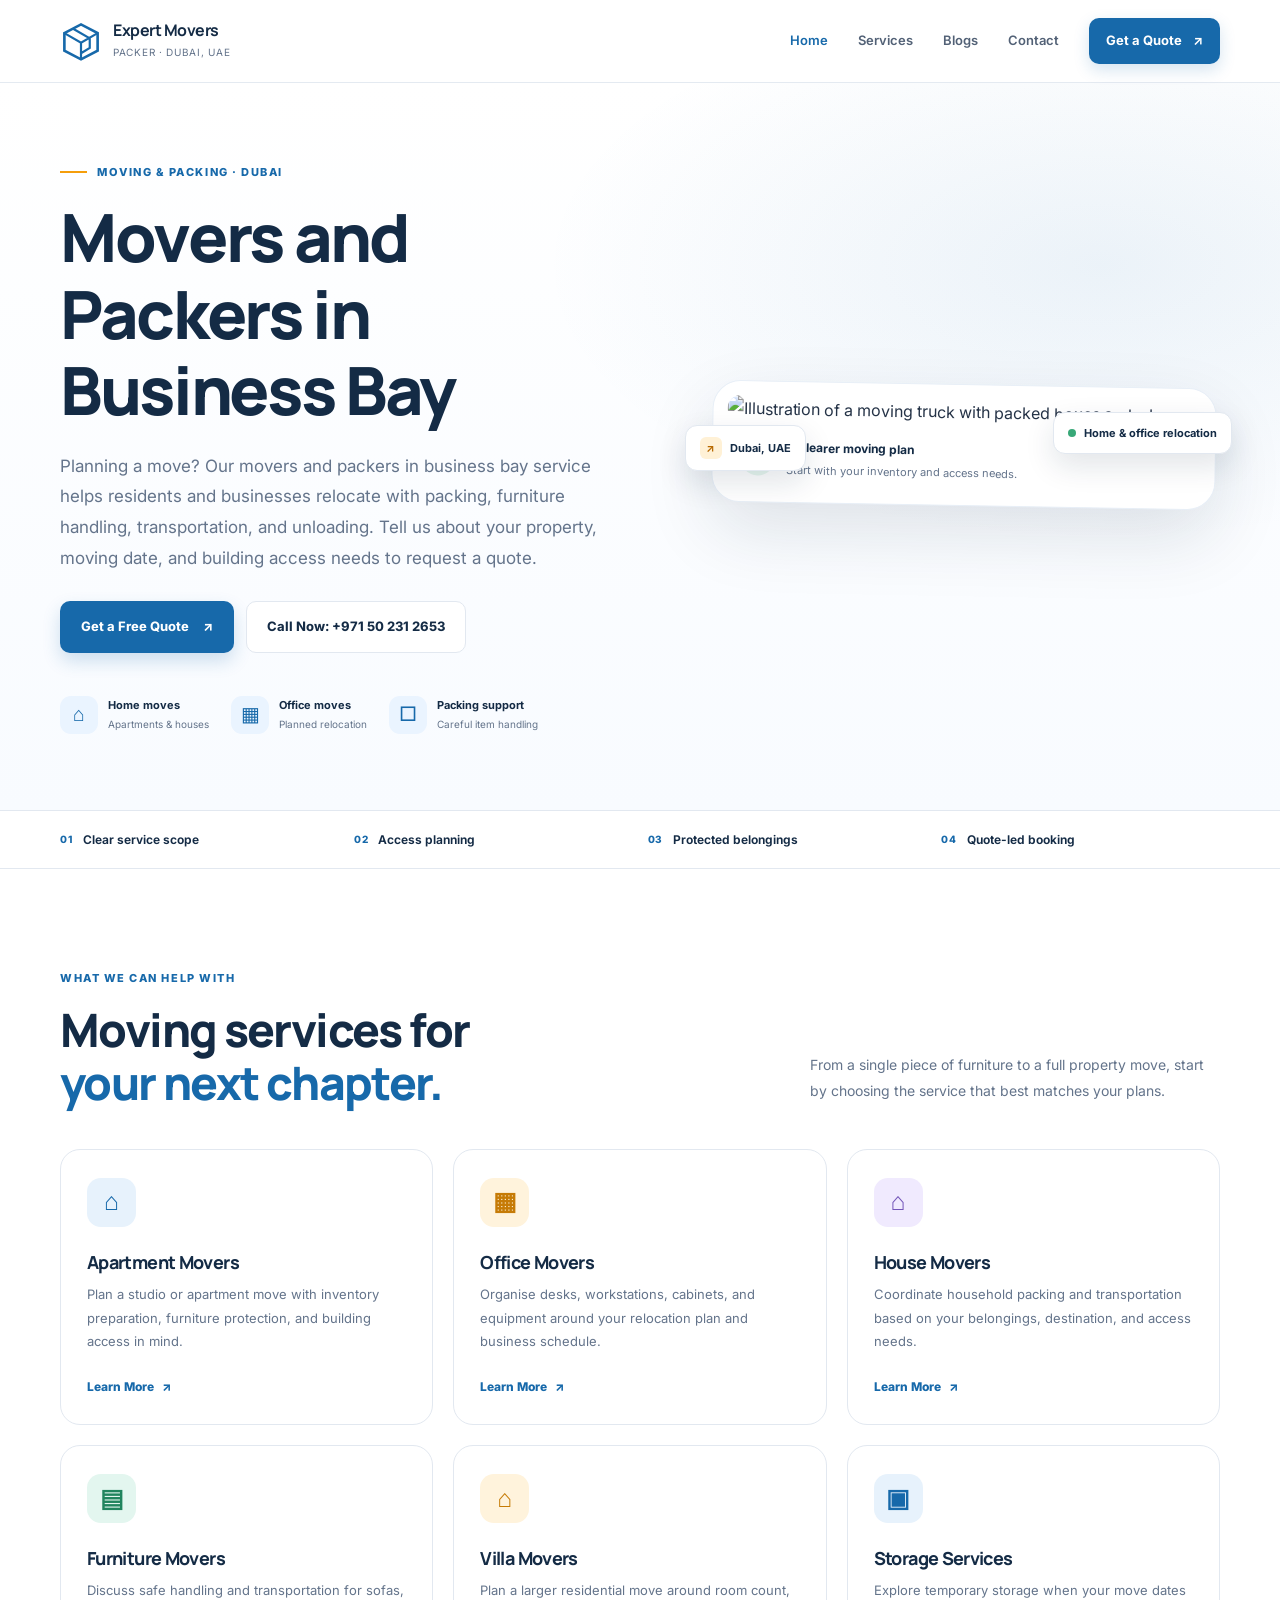
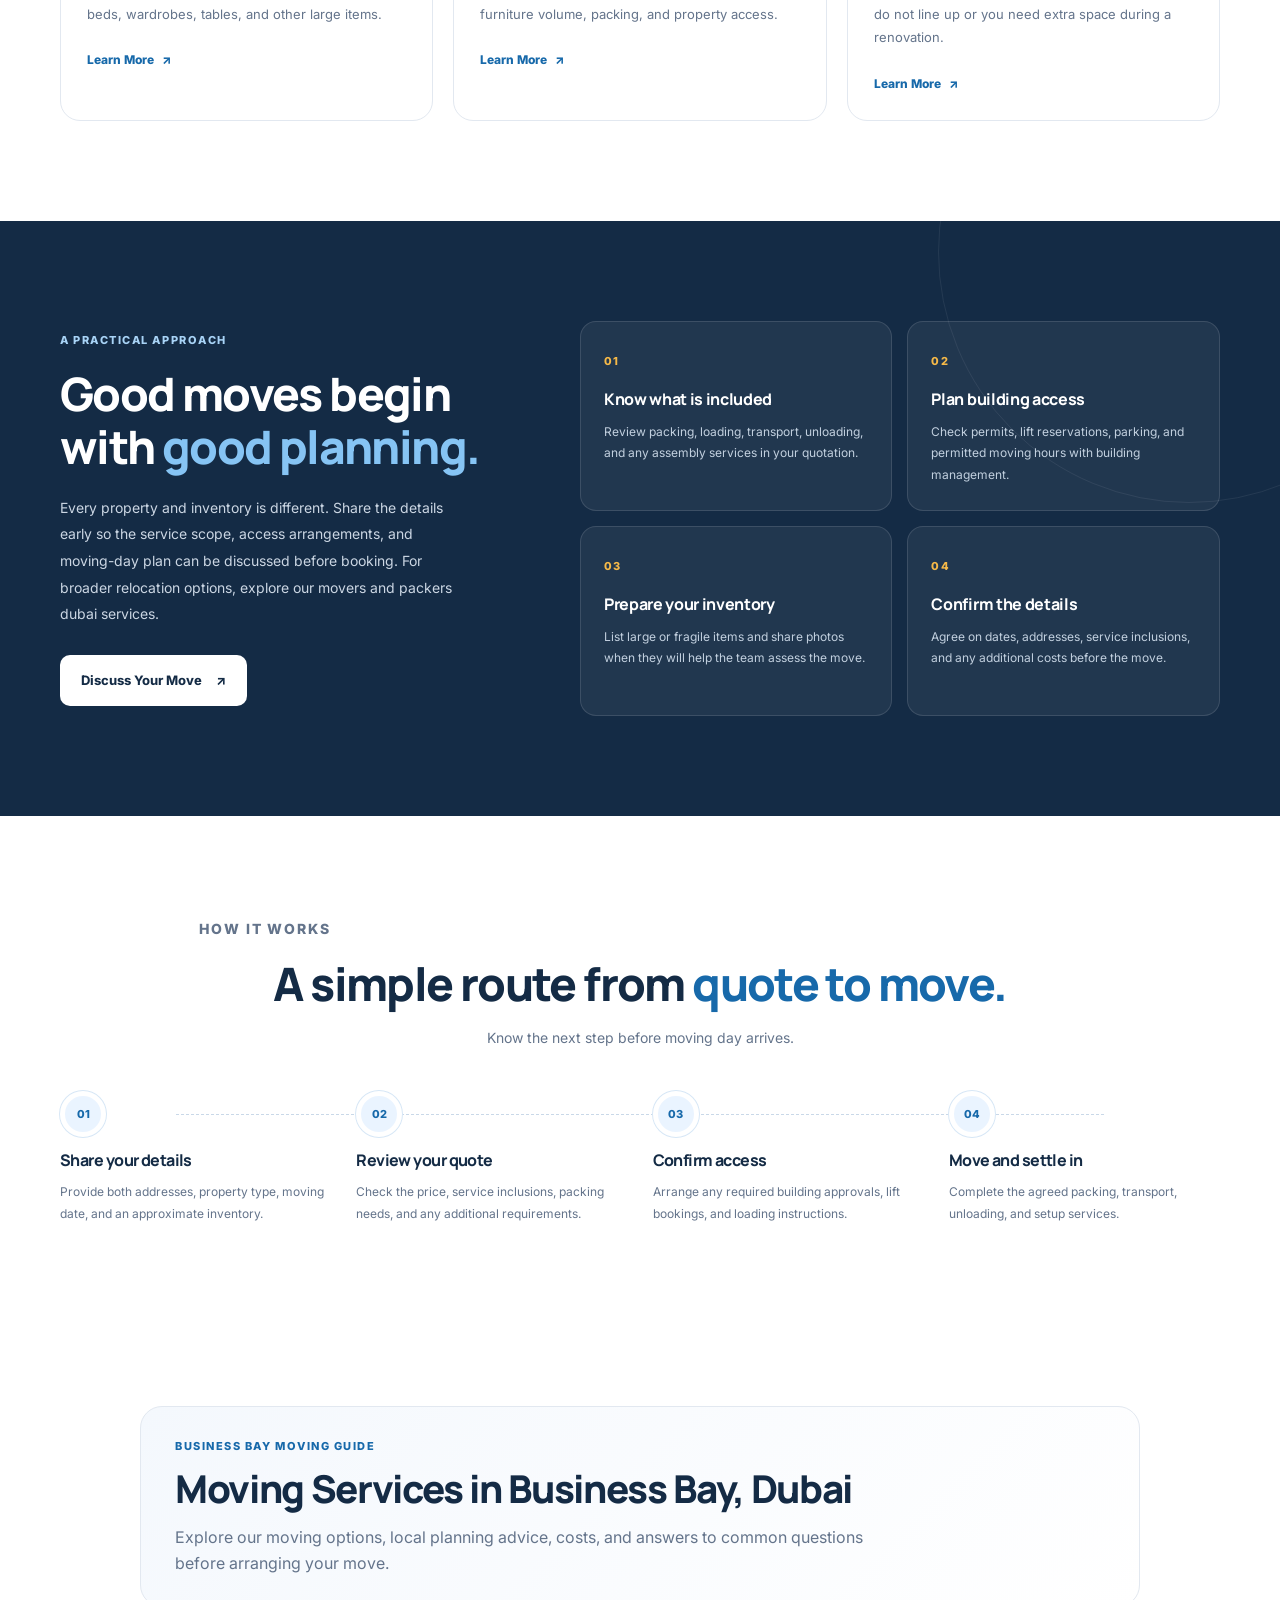
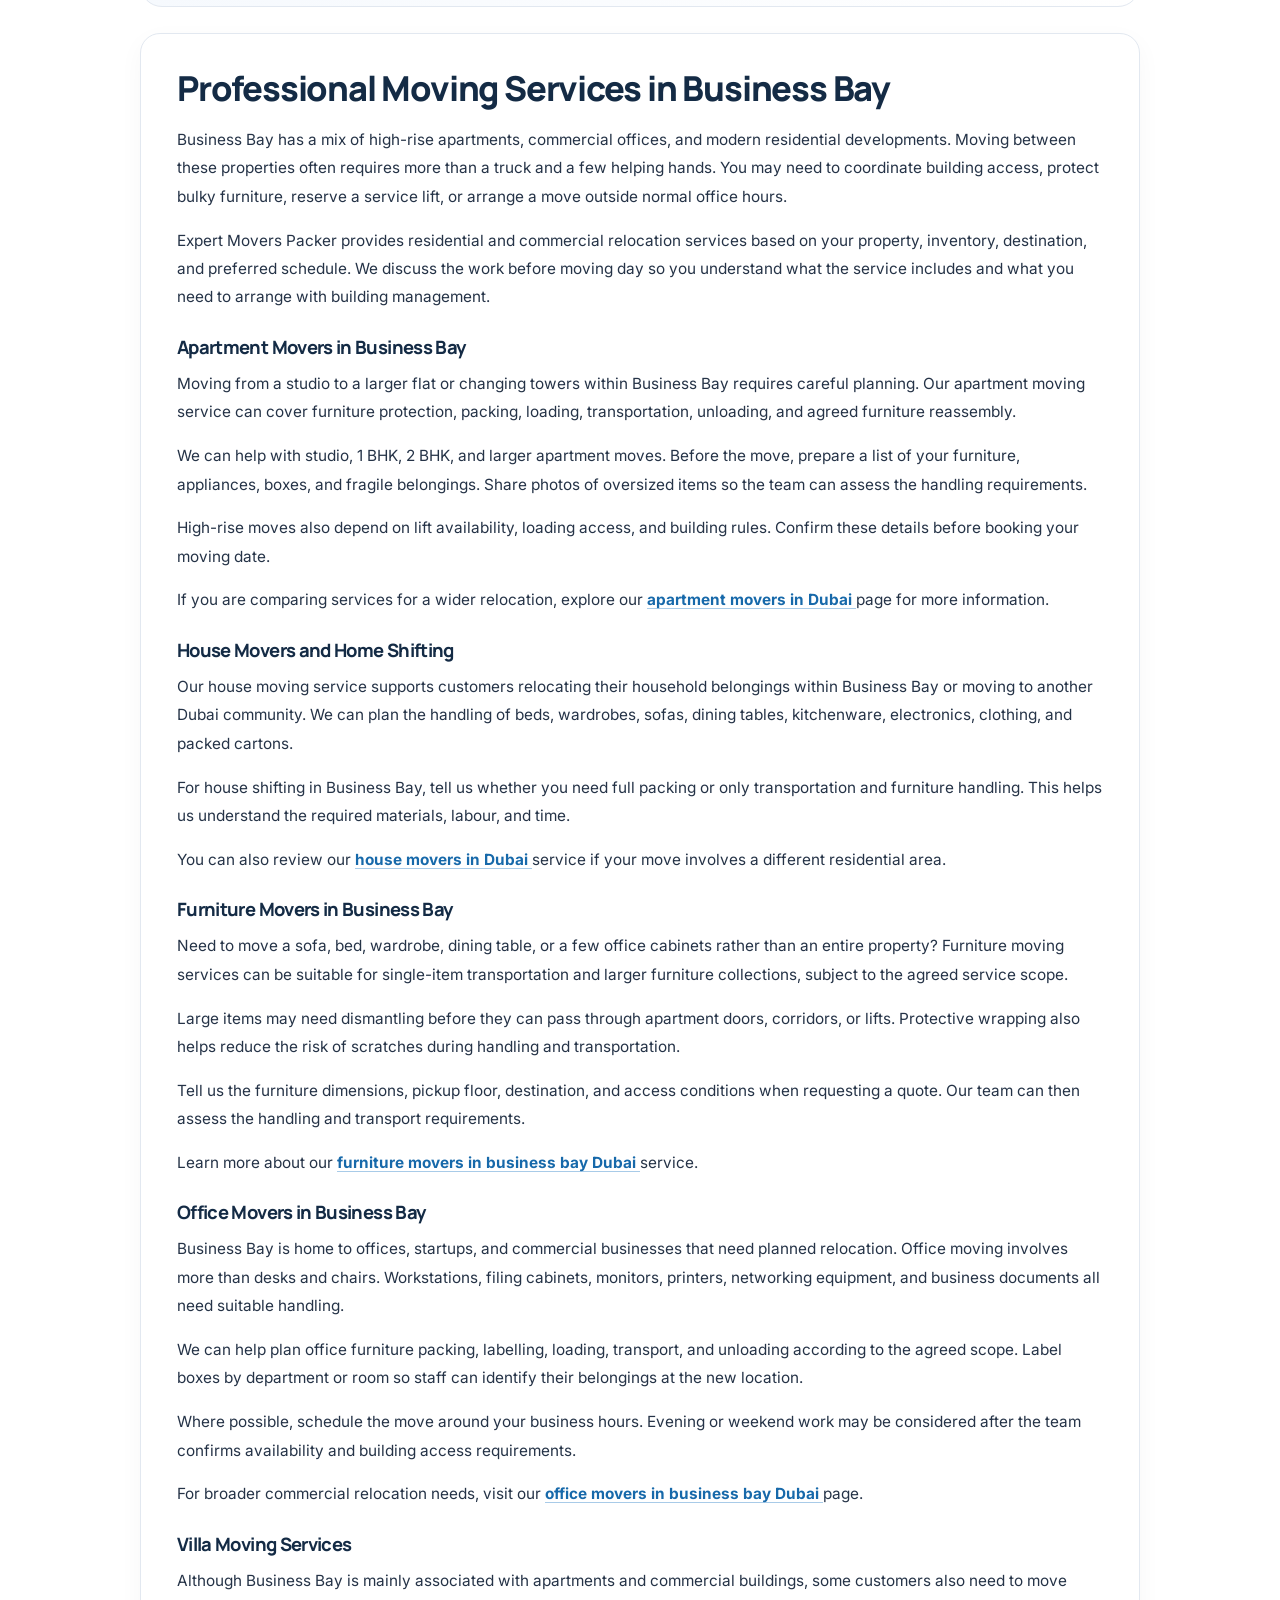
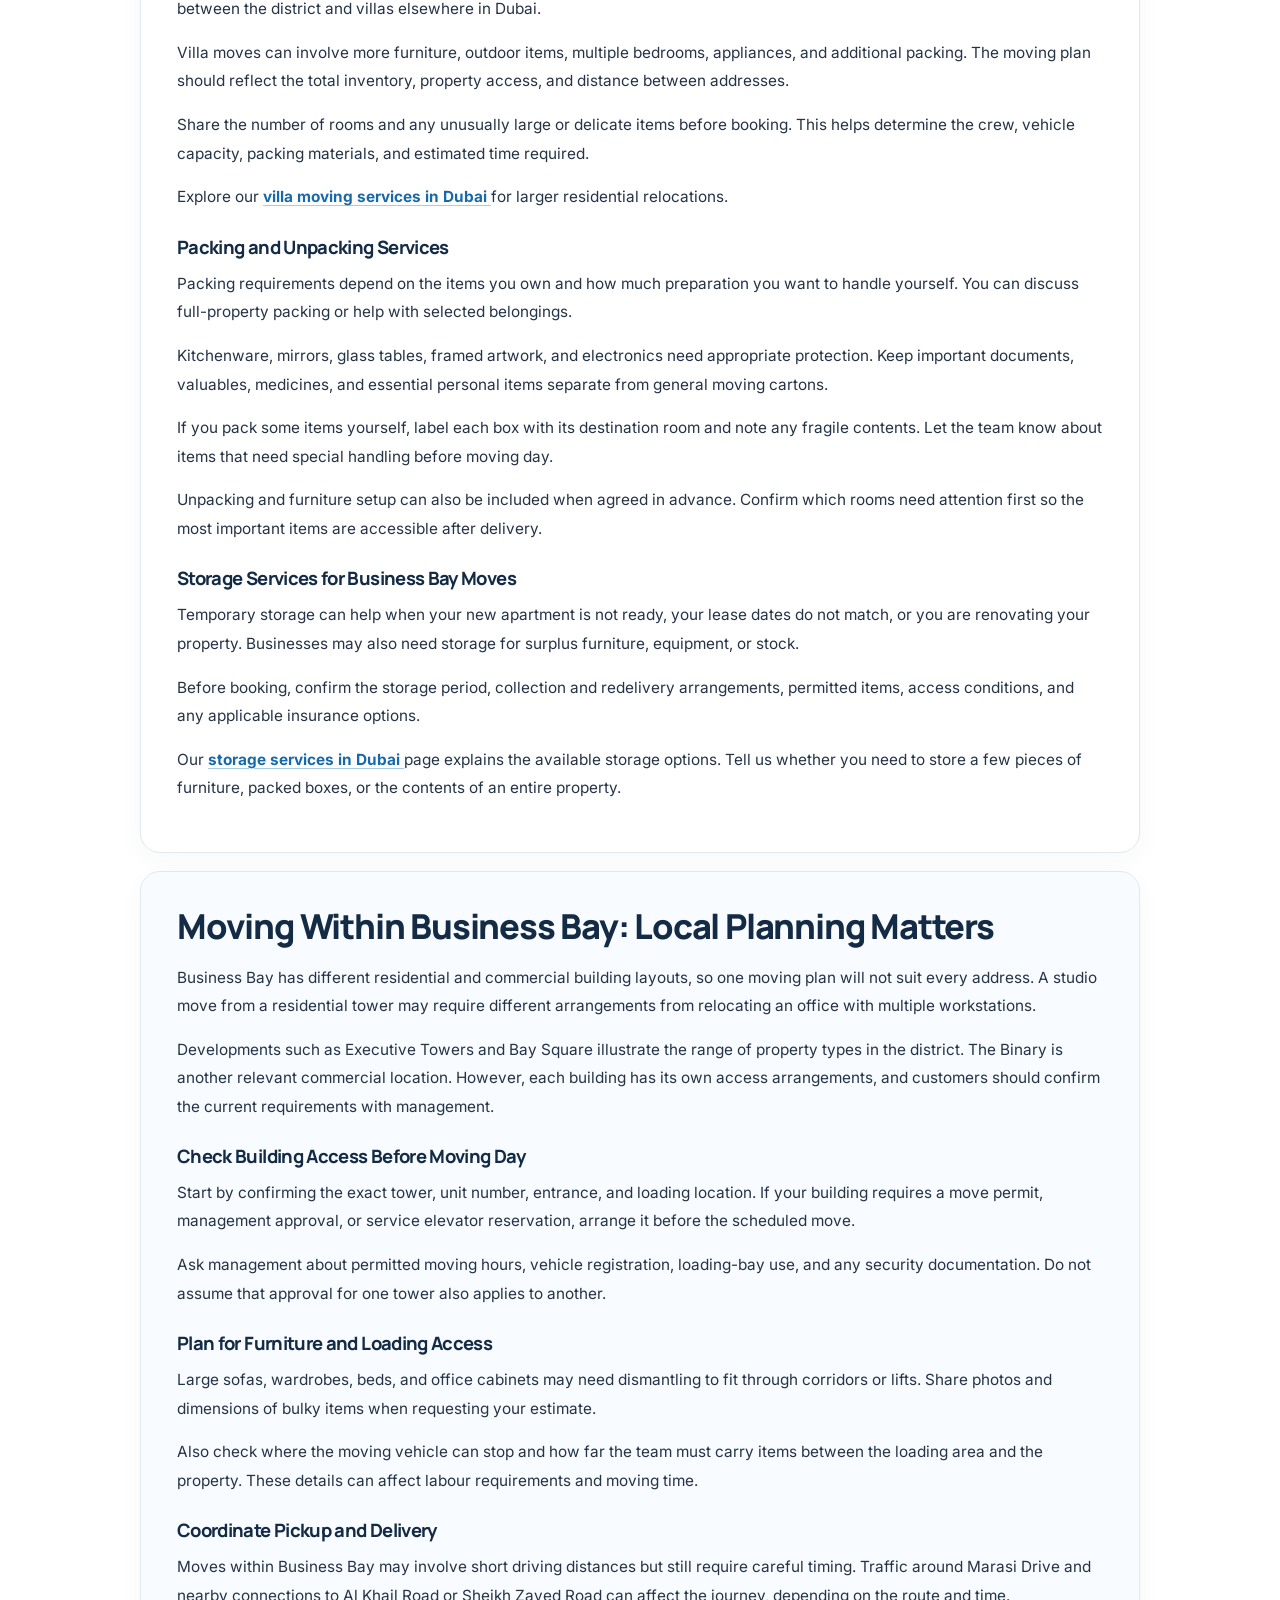
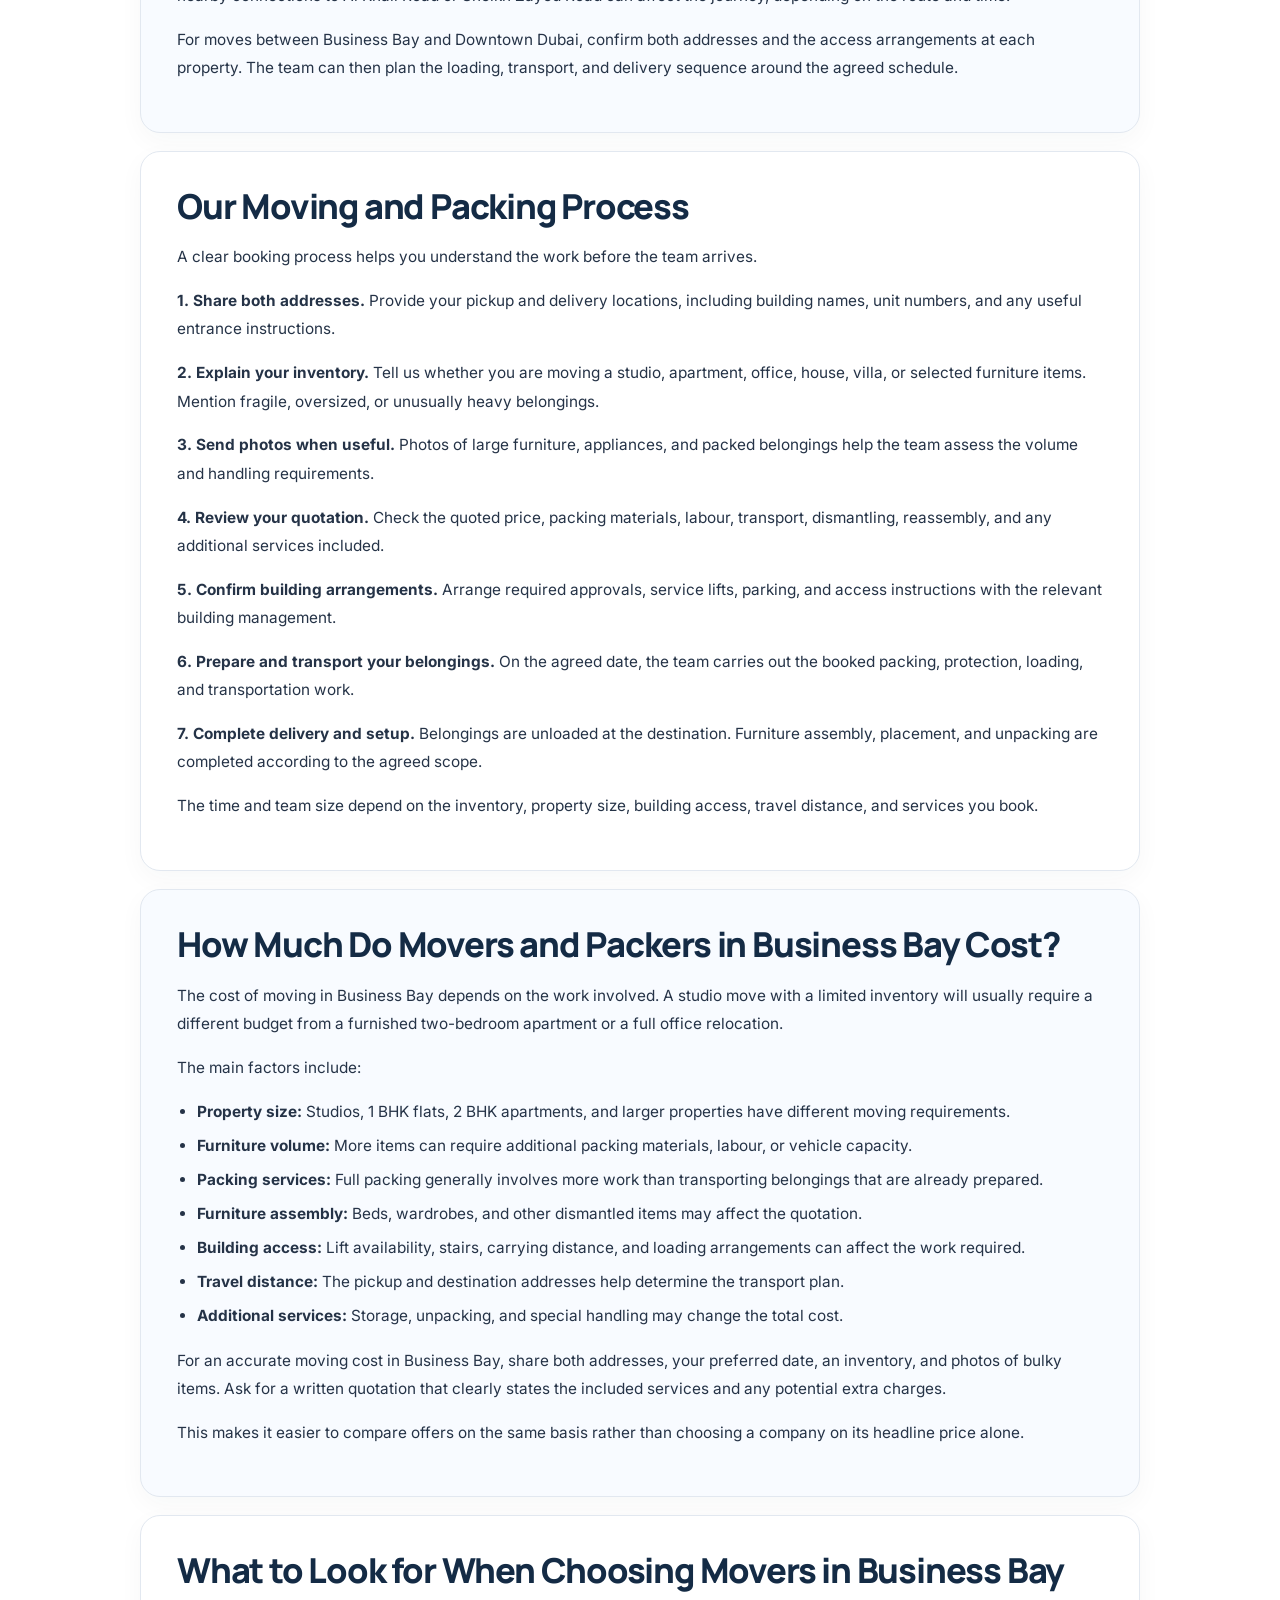
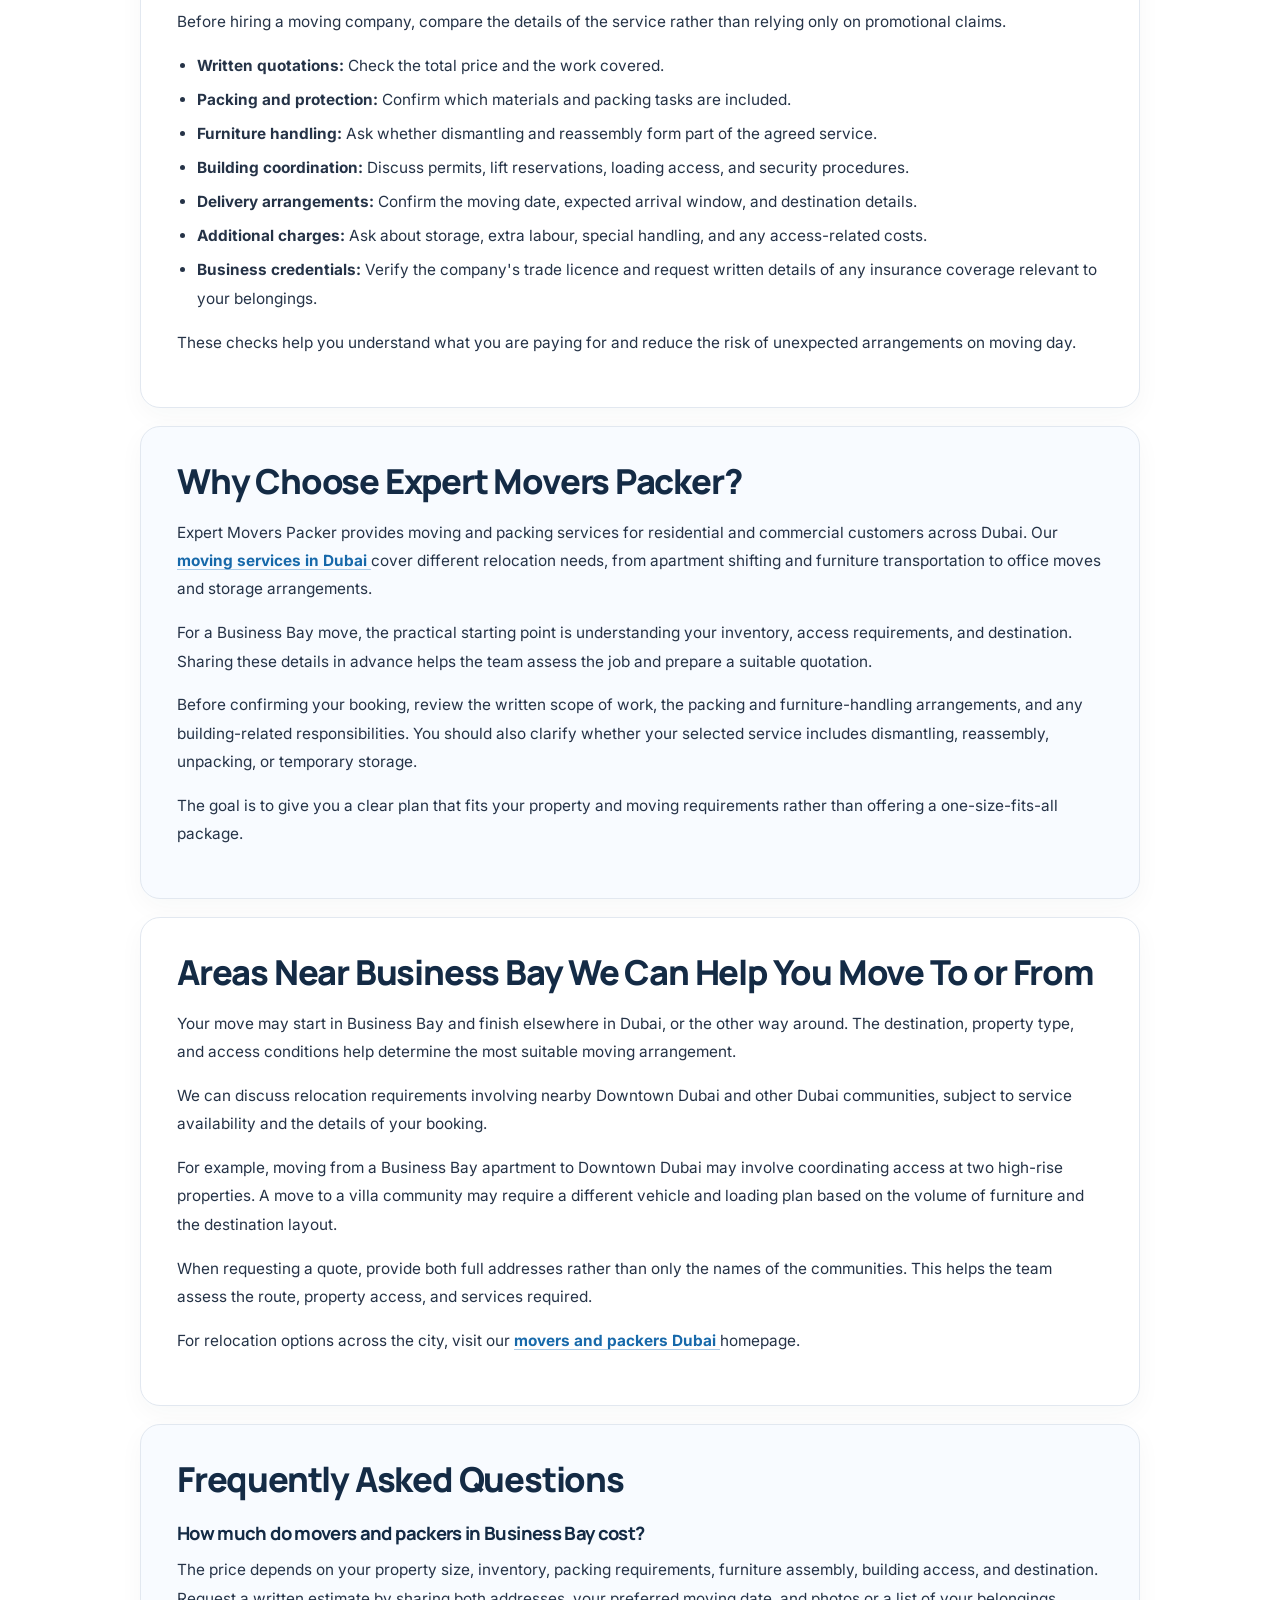
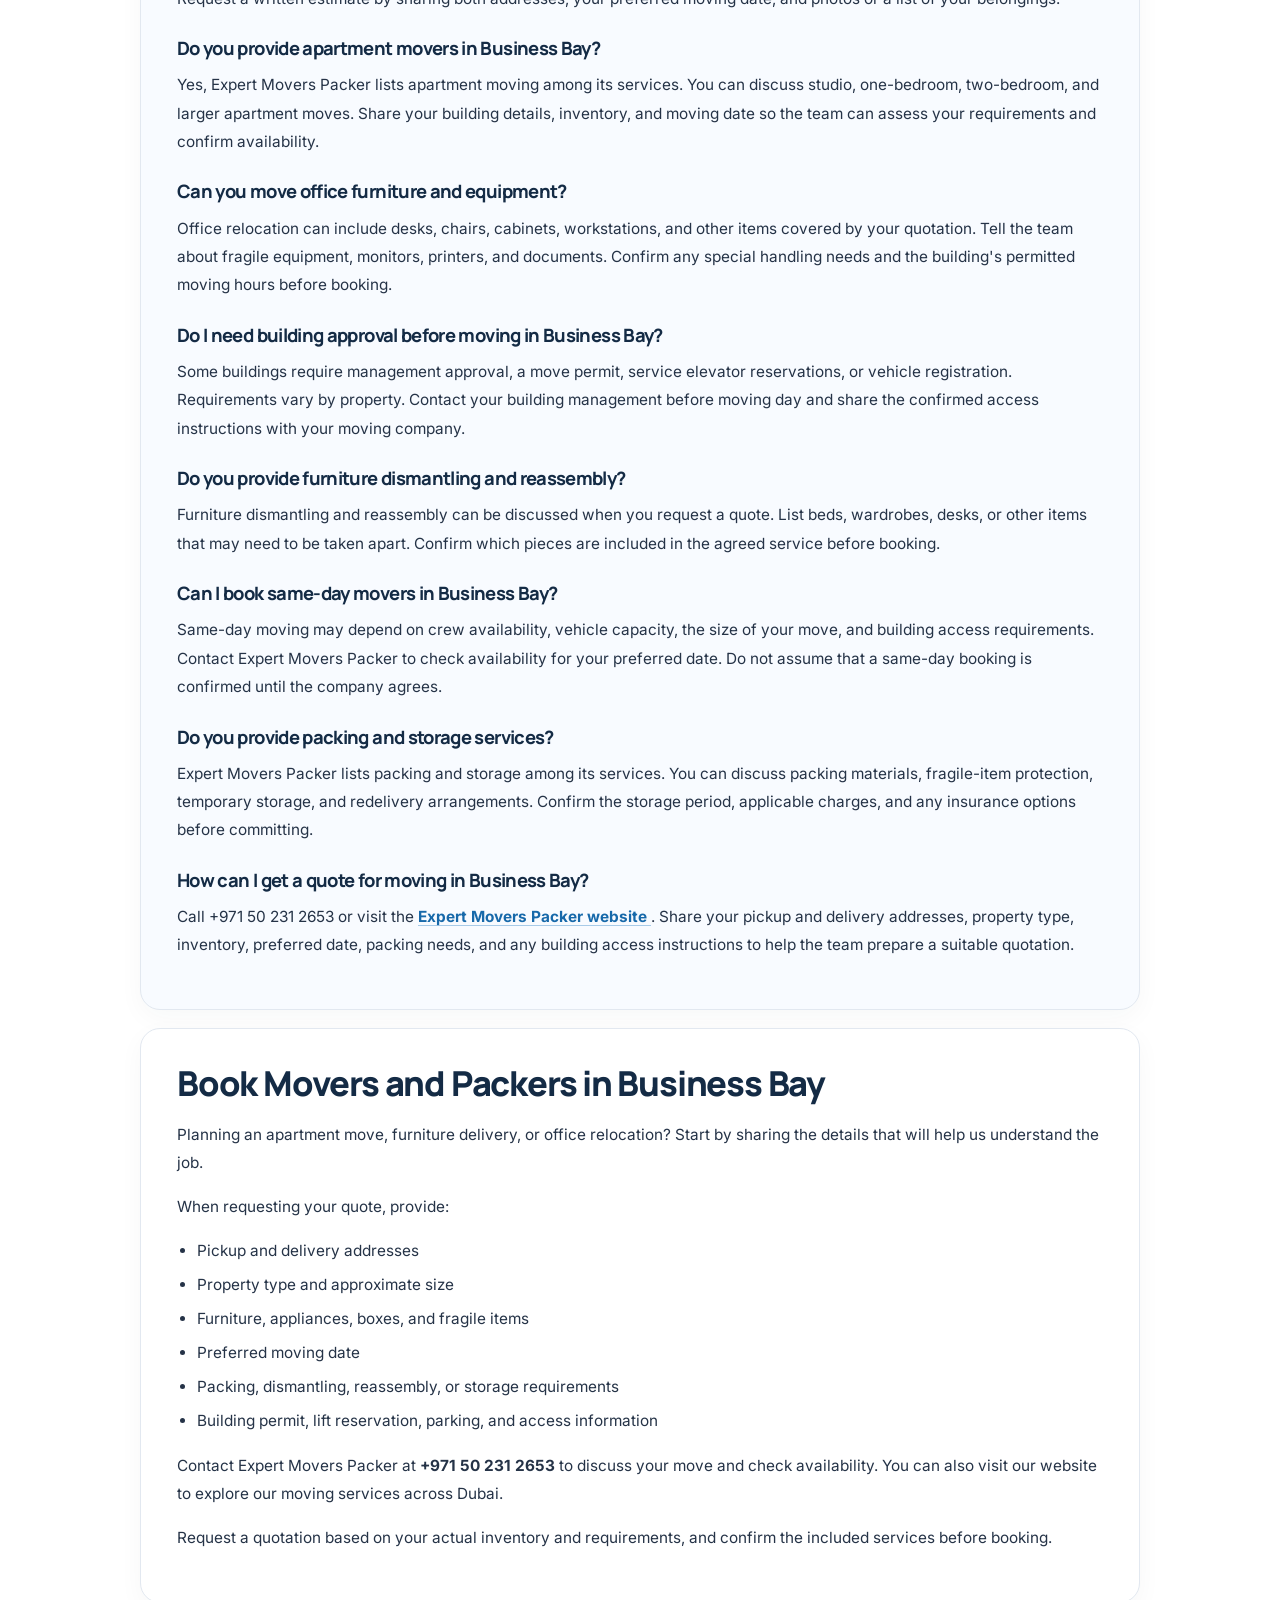
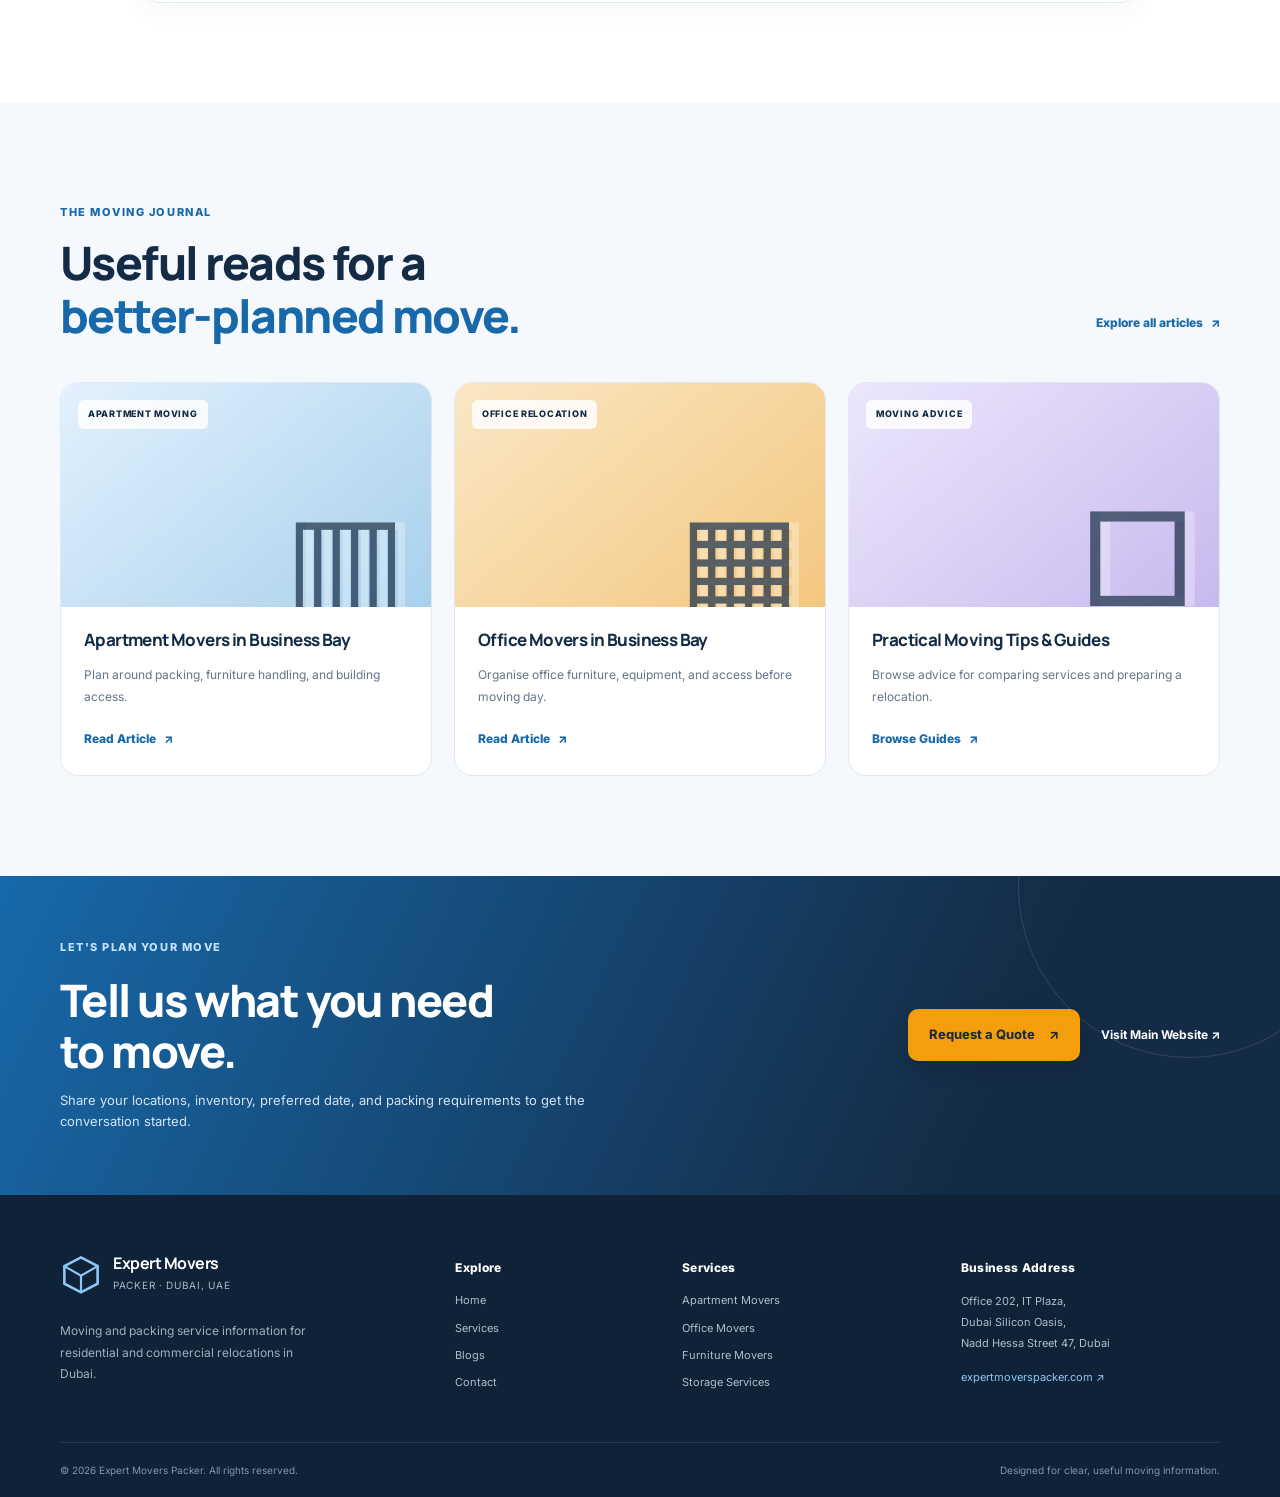
==== commit 8faf7e09: "Add files via upload" ====
--- a/index.html
+++ b/index.html
@@ -1,176 +1,1191 @@
-<!doctype html>
+<!DOCTYPE html>
 <html lang="en">
-<head>
-  <meta charset="utf-8">
-  <meta name="viewport" content="width=device-width, initial-scale=1">
-  <meta name="description" content="Need movers and packers in Business Bay Dubai? Get help with apartment shifting, office relocation, furniture moving, packing and storage. Request a quote.">
-  <meta name="theme-color" content="#142B45">
-  <meta property="og:type" content="website">
-  <meta property="og:title" content="Movers and Packers in Business Bay Dubai | Expert Movers Packer">
-  <meta property="og:description" content="Need movers and packers in Business Bay Dubai? Get help with apartment shifting, office relocation, furniture moving, packing and storage. Request a quote.">
-  <title>Movers and Packers in Business Bay Dubai | Expert Movers Packer</title>
-  <link rel="stylesheet" href="style.css">
-  <script src="script.js" defer></script>
-</head>
-<body>
-  <a class="skip-link" href="#main">Skip to content</a>
+ <head>
+  <meta charset="utf-8"/>
+  <meta content="width=device-width, initial-scale=1" name="viewport"/>
+  <meta content="Need movers and packers in Business Bay Dubai? Get help with apartment shifting, office relocation, furniture moving, packing and storage. Request a quote." name="description"/>
+  <meta content="#142B45" name="theme-color"/>
+  <meta content="website" property="og:type"/>
+  <meta content="Movers and Packers in Business Bay Dubai | Expert Movers Packer" property="og:title"/>
+  <meta content="Need movers and packers in Business Bay Dubai? Get help with apartment shifting, office relocation, furniture moving, packing and storage. Request a quote." property="og:description"/>
+  <title>
+   Movers and Packers in Business Bay Dubai | Expert Movers Packer
+  </title>
+  <link href="style.css" rel="stylesheet"/>
+  <script defer="" src="script.js">
+  </script>
+ </head>
+ <body>
+  <a class="skip-link" href="#main">
+   Skip to content
+  </a>
   <header class="site-header">
-    <div class="container header-inner">
-      <a class="brand" href="index.html" aria-label="Expert Movers Packer home">
-        <span class="brand-mark" aria-hidden="true"><svg viewBox="0 0 48 48"><path d="M5 15 24 5l19 10v20L24 45 5 35Z" fill="none" stroke="currentColor" stroke-width="3"/><path d="M5 15l19 11 19-11M24 26v19M15 10l19 11v11l-10 6" fill="none" stroke="currentColor" stroke-width="2.5"/></svg></span>
-        <span><strong>Expert Movers</strong><small>Packer · Dubai, UAE</small></span>
-      </a>
-      <button class="menu-toggle" type="button" aria-expanded="false" aria-controls="primary-nav" aria-label="Open navigation"><span></span><span></span><span></span></button>
-      <nav class="primary-nav" id="primary-nav" aria-label="Main navigation">
-        <a class="active" href="index.html">Home</a>
-        <a href="#services">Services</a>
-        <a href="blogs.html">Blogs</a>
-        <a href="#contact">Contact</a>
-        <a class="nav-cta" href="https://expertmoverspacker.com/movers-business-bay/">Get a Quote <span aria-hidden="true">↗</span></a>
-      </nav>
+   <div class="container header-inner">
+    <a aria-label="Expert Movers Packer home" class="brand" href="index.html">
+     <span aria-hidden="true" class="brand-mark">
+      <svg viewbox="0 0 48 48">
+       <path d="M5 15 24 5l19 10v20L24 45 5 35Z" fill="none" stroke="currentColor" stroke-width="3">
+       </path>
+       <path d="M5 15l19 11 19-11M24 26v19M15 10l19 11v11l-10 6" fill="none" stroke="currentColor" stroke-width="2.5">
+       </path>
+      </svg>
+     </span>
+     <span>
+      <strong>
+       Expert Movers
+      </strong>
+      <small>
+       Packer · Dubai, UAE
+      </small>
+     </span>
+    </a>
+    <button aria-controls="primary-nav" aria-expanded="false" aria-label="Open navigation" class="menu-toggle" type="button">
+     <span>
+     </span>
+     <span>
+     </span>
+     <span>
+     </span>
+    </button>
+    <nav aria-label="Main navigation" class="primary-nav" id="primary-nav">
+     <a class="active" href="index.html">
+      Home
+     </a>
+     <a href="#services">
+      Services
+     </a>
+     <a href="blogs.html">
+      Blogs
+     </a>
+     <a href="#contact">
+      Contact
+     </a>
+     <a class="nav-cta" href="https://expertmoverspacker.com/movers-business-bay/">
+      Get a Quote
+      <span aria-hidden="true">
+       ↗
+      </span>
+     </a>
+    </nav>
+   </div>
+  </header>
+  <main id="main">
+   <section class="hero section-space">
+    <div class="container hero-grid">
+     <div class="hero-copy">
+      <p class="eyebrow">
+       <span class="eyebrow-line">
+       </span>
+       MOVING &amp; PACKING · DUBAI
+      </p>
+      <h1>
+       Movers and Packers in Business Bay
+      </h1>
+      <p class="hero-lead">
+       Planning a move? Our
+       <a href="https://expertmoverspacker.com/movers-business-bay/">
+        movers and packers in business bay
+       </a>
+       service helps residents and businesses relocate with packing, furniture handling, transportation, and unloading. Tell us about your property, moving date, and building access needs to request a quote.
+      </p>
+      <div class="hero-actions">
+       <a class="button button-primary" href="https://expertmoverspacker.com/movers-business-bay/">
+        Get a Free Quote
+        <span aria-hidden="true">
+         ↗
+        </span>
+       </a>
+       <a class="button button-secondary" href="tel:+971502312653">
+        Call Now: +971 50 231 2653
+       </a>
+      </div>
+      <div aria-label="Service highlights" class="hero-proof">
+       <div>
+        <span class="proof-icon">
+         ⌂
+        </span>
+        <span>
+         <strong>
+          Home moves
+         </strong>
+         <small>
+          Apartments &amp; houses
+         </small>
+        </span>
+       </div>
+       <div>
+        <span class="proof-icon">
+         ▦
+        </span>
+        <span>
+         <strong>
+          Office moves
+         </strong>
+         <small>
+          Planned relocation
+         </small>
+        </span>
+       </div>
+       <div>
+        <span class="proof-icon">
+         □
+        </span>
+        <span>
+         <strong>
+          Packing support
+         </strong>
+         <small>
+          Careful item handling
+         </small>
+        </span>
+       </div>
+      </div>
+     </div>
+     <div class="hero-art-wrap">
+      <div class="hero-art-card">
+       <img alt="Illustration of a moving truck with packed boxes and a house" src="assets/moving-illustration.svg"/>
+       <div class="art-note">
+        <span aria-hidden="true" class="note-check">
+         ✓
+        </span>
+        <span>
+         <strong>
+          A clearer moving plan
+         </strong>
+         <small>
+          Start with your inventory and access needs.
+         </small>
+        </span>
+       </div>
+      </div>
+      <div class="floating-tag tag-top">
+       <span class="tag-dot">
+       </span>
+       Home &amp; office relocation
+      </div>
+      <div class="floating-tag tag-bottom">
+       <span class="tag-symbol">
+        ↗
+       </span>
+       Dubai, UAE
+      </div>
+     </div>
     </div>
-  </header>
-
-  <main id="main">
-    <section class="businessbay-hero">
-      <div class="container businessbay-hero-grid">
-        <div class="businessbay-hero-copy">
-          <p class="eyebrow"><span class="eyebrow-line"></span> MOVING &amp; PACKING · BUSINESS BAY, DUBAI</p>
-          <h1>Movers and Packers in Business Bay</h1>
-          <p class="hero-lead">Planning a move? Our <a href="https://expertmoverspacker.com/movers-business-bay/">movers and packers in business bay</a> service helps residents and businesses relocate with packing, furniture handling, transportation, and unloading. Tell us about your property, moving date, and building access needs to request a quote.</p>
-          <div class="hero-actions">
-            <a class="button button-primary" href="https://expertmoverspacker.com/movers-business-bay/">Get a Free Quote <span aria-hidden="true">↗</span></a>
-            <a class="button button-secondary" href="tel:+971502312653">Call Now: +971 50 231 2653</a>
-          </div>
-          <div class="hero-proof" aria-label="Service highlights">
-            <div><span class="proof-icon">⌂</span><span><strong>Apartment moves</strong><small>Studios and flats</small></span></div>
-            <div><span class="proof-icon">▦</span><span><strong>Office relocation</strong><small>Business moves</small></span></div>
-            <div><span class="proof-icon">□</span><span><strong>Packing &amp; storage</strong><small>Services by request</small></span></div>
-          </div>
-        </div>
-        <div class="hero-art-wrap"><div class="hero-art-card">
-          <img src="assets/moving-illustration.svg" alt="Illustration of a moving truck with packed boxes and a house">
-          <div class="art-note"><span class="note-check" aria-hidden="true">✓</span><span><strong>Plan your move</strong><small>Share your inventory and access needs.</small></span></div>
-        </div><div class="floating-tag tag-top"><span class="tag-dot"></span> Residential &amp; commercial</div><div class="floating-tag tag-bottom"><span class="tag-symbol">↗</span> Business Bay, Dubai</div></div>
+   </section>
+   <section aria-label="Planning priorities" class="trust-strip">
+    <div class="container trust-grid">
+     <p>
+      <span>
+       01
+      </span>
+      Clear service scope
+     </p>
+     <p>
+      <span>
+       02
+      </span>
+      Access planning
+     </p>
+     <p>
+      <span>
+       03
+      </span>
+      Protected belongings
+     </p>
+     <p>
+      <span>
+       04
+      </span>
+      Quote-led booking
+     </p>
+    </div>
+   </section>
+   <section class="section-space" id="services">
+    <div class="container">
+     <div class="section-heading split-heading">
+      <div>
+       <p class="eyebrow">
+        WHAT WE CAN HELP WITH
+       </p>
+       <h2>
+        Moving services for
+        <br/>
+        <span>
+         your next chapter.
+        </span>
+       </h2>
       </div>
+      <p>
+       From a single piece of furniture to a full property move, start by choosing the service that best matches your plans.
+      </p>
+     </div>
+     <div class="service-grid">
+      <article class="service-card">
+       <div aria-hidden="true" class="card-icon icon-blue">
+        ⌂
+       </div>
+       <h3>
+        Apartment Movers
+       </h3>
+       <p>
+        Plan a studio or apartment move with inventory preparation, furniture protection, and building access in mind.
+       </p>
+       <a class="text-link" href="https://expertmoverspacker.com/apartment-movers-in-business-bay/">
+        Learn More
+        <span aria-hidden="true">
+         ↗
+        </span>
+       </a>
+      </article>
+      <article class="service-card">
+       <div aria-hidden="true" class="card-icon icon-orange">
+        ▦
+       </div>
+       <h3>
+        Office Movers
+       </h3>
+       <p>
+        Organise desks, workstations, cabinets, and equipment around your relocation plan and business schedule.
+       </p>
+       <a class="text-link" href="https://expertmoverspacker.com/office-movers-in-business-bay/">
+        Learn More
+        <span aria-hidden="true">
+         ↗
+        </span>
+       </a>
+      </article>
+      <article class="service-card">
+       <div aria-hidden="true" class="card-icon icon-purple">
+        ⌂
+       </div>
+       <h3>
+        House Movers
+       </h3>
+       <p>
+        Coordinate household packing and transportation based on your belongings, destination, and access needs.
+       </p>
+       <a class="text-link" href="https://expertmoverspacker.com/house-movers-dubai/">
+        Learn More
+        <span aria-hidden="true">
+         ↗
+        </span>
+       </a>
+      </article>
+      <article class="service-card">
+       <div aria-hidden="true" class="card-icon icon-green">
+        ▤
+       </div>
+       <h3>
+        Furniture Movers
+       </h3>
+       <p>
+        Discuss safe handling and transportation for sofas, beds, wardrobes, tables, and other large items.
+       </p>
+       <a class="text-link" href="https://expertmoverspacker.com/furniture-movers-dubai/">
+        Learn More
+        <span aria-hidden="true">
+         ↗
+        </span>
+       </a>
+      </article>
+      <article class="service-card">
+       <div aria-hidden="true" class="card-icon icon-orange">
+        ⌂
+       </div>
+       <h3>
+        Villa Movers
+       </h3>
+       <p>
+        Plan a larger residential move around room count, furniture volume, packing, and property access.
+       </p>
+       <a class="text-link" href="https://expertmoverspacker.com/villa-movers-dubai/">
+        Learn More
+        <span aria-hidden="true">
+         ↗
+        </span>
+       </a>
+      </article>
+      <article class="service-card">
+       <div aria-hidden="true" class="card-icon icon-blue">
+        ▣
+       </div>
+       <h3>
+        Storage Services
+       </h3>
+       <p>
+        Explore temporary storage when your move dates do not line up or you need extra space during a renovation.
+       </p>
+       <a class="text-link" href="https://expertmoverspacker.com/storage-services-dubai/">
+        Learn More
+        <span aria-hidden="true">
+         ↗
+        </span>
+       </a>
+      </article>
+     </div>
+    </div>
+   </section>
+   <section class="why-section section-space">
+    <div class="container why-grid">
+     <div class="why-intro">
+      <p class="eyebrow">
+       A PRACTICAL APPROACH
+      </p>
+      <h2>
+       Good moves begin
+       <br/>
+       with
+       <span>
+        good planning.
+       </span>
+      </h2>
+      <p>
+       Every property and inventory is different. Share the details early so the service scope, access arrangements, and moving-day plan can be discussed before booking.
+       For broader relocation options, explore our
+       <a href="https://expertmoverspacker.com/">
+        movers and packers dubai
+       </a>
+       services.
+      </p>
+      <a class="button button-light" href="https://expertmoverspacker.com/movers-business-bay/">
+       Discuss Your Move
+       <span aria-hidden="true">
+        ↗
+       </span>
+      </a>
+     </div>
+     <div class="benefit-grid">
+      <article class="benefit-card">
+       <span class="benefit-number">
+        01
+       </span>
+       <h3>
+        Know what is included
+       </h3>
+       <p>
+        Review packing, loading, transport, unloading, and any assembly services in your quotation.
+       </p>
+      </article>
+      <article class="benefit-card">
+       <span class="benefit-number">
+        02
+       </span>
+       <h3>
+        Plan building access
+       </h3>
+       <p>
+        Check permits, lift reservations, parking, and permitted moving hours with building management.
+       </p>
+      </article>
+      <article class="benefit-card">
+       <span class="benefit-number">
+        03
+       </span>
+       <h3>
+        Prepare your inventory
+       </h3>
+       <p>
+        List large or fragile items and share photos when they will help the team assess the move.
+       </p>
+      </article>
+      <article class="benefit-card">
+       <span class="benefit-number">
+        04
+       </span>
+       <h3>
+        Confirm the details
+       </h3>
+       <p>
+        Agree on dates, addresses, service inclusions, and any additional costs before the move.
+       </p>
+      </article>
+     </div>
+    </div>
+   </section>
+   <section class="section-space process-section">
+    <div class="container">
+     <div class="section-heading centered-heading">
+      <p class="eyebrow">
+       HOW IT WORKS
+      </p>
+      <h2>
+       A simple route from
+       <span>
+        quote to move.
+       </span>
+      </h2>
+      <p>
+       Know the next step before moving day arrives.
+      </p>
+     </div>
+     <div class="process-grid">
+      <article class="process-step">
+       <span class="step-number">
+        01
+       </span>
+       <h3>
+        Share your details
+       </h3>
+       <p>
+        Provide both addresses, property type, moving date, and an approximate inventory.
+       </p>
+      </article>
+      <article class="process-step">
+       <span class="step-number">
+        02
+       </span>
+       <h3>
+        Review your quote
+       </h3>
+       <p>
+        Check the price, service inclusions, packing needs, and any additional requirements.
+       </p>
+      </article>
+      <article class="process-step">
+       <span class="step-number">
+        03
+       </span>
+       <h3>
+        Confirm access
+       </h3>
+       <p>
+        Arrange any required building approvals, lift bookings, and loading instructions.
+       </p>
+      </article>
+      <article class="process-step">
+       <span class="step-number">
+        04
+       </span>
+       <h3>
+        Move and settle in
+       </h3>
+       <p>
+        Complete the agreed packing, transport, unloading, and setup services.
+       </p>
+      </article>
+     </div>
+    </div>
+   </section>
+   <article aria-label="Movers and packers in Business Bay service information" class="container landing-content">
+    <div class="landing-intro">
+     <p class="eyebrow">
+      BUSINESS BAY MOVING GUIDE
+     </p>
+     <h2>
+      Moving Services in Business Bay, Dubai
+     </h2>
+     <p>
+      Explore our moving options, local planning advice, costs, and answers to common questions before arranging your move.
+     </p>
+    </div>
+    <section class="content-section seo-content-section" id="services">
+     <h2>
+      Professional Moving Services in Business Bay
+     </h2>
+     <p>
+      Business Bay has a mix of high-rise apartments, commercial offices, and modern residential developments. Moving between these properties often requires more than a truck and a few helping hands. You may need to coordinate building access, protect bulky furniture, reserve a service lift, or arrange a move outside normal office hours.
+     </p>
+     <p>
+      Expert Movers Packer provides residential and commercial relocation services based on your property, inventory, destination, and preferred schedule. We discuss the work before moving day so you understand what the service includes and what you need to arrange with building management.
+     </p>
+     <h3>
+      Apartment Movers in Business Bay
+     </h3>
+     <p>
+      Moving from a studio to a larger flat or changing towers within Business Bay requires careful planning. Our apartment moving service can cover furniture protection, packing, loading, transportation, unloading, and agreed furniture reassembly.
+     </p>
+     <p>
+      We can help with studio, 1 BHK, 2 BHK, and larger apartment moves. Before the move, prepare a list of your furniture, appliances, boxes, and fragile belongings. Share photos of oversized items so the team can assess the handling requirements.
+     </p>
+     <p>
+      High-rise moves also depend on lift availability, loading access, and building rules. Confirm these details before booking your moving date.
+     </p>
+     <p>
+      If you are comparing services for a wider relocation, explore our
+      <a href="https://expertmoverspacker.com/apartment-movers-in-business-bay/">
+       apartment movers in Dubai
+      </a>
+      page for more information.
+     </p>
+     <h3>
+      House Movers and Home Shifting
+     </h3>
+     <p>
+      Our house moving service supports customers relocating their household belongings within Business Bay or moving to another Dubai community. We can plan the handling of beds, wardrobes, sofas, dining tables, kitchenware, electronics, clothing, and packed cartons.
+     </p>
+     <p>
+      For house shifting in Business Bay, tell us whether you need full packing or only transportation and furniture handling. This helps us understand the required materials, labour, and time.
+     </p>
+     <p>
+      You can also review our
+      <a href="https://expertmoverspacker.com/house-movers-dubai/">
+       house movers in Dubai
+      </a>
+      service if your move involves a different residential area.
+     </p>
+     <h3>
+      Furniture Movers in Business Bay
+     </h3>
+     <p>
+      Need to move a sofa, bed, wardrobe, dining table, or a few office cabinets rather than an entire property? Furniture moving services can be suitable for single-item transportation and larger furniture collections, subject to the agreed service scope.
+     </p>
+     <p>
+      Large items may need dismantling before they can pass through apartment doors, corridors, or lifts. Protective wrapping also helps reduce the risk of scratches during handling and transportation.
+     </p>
+     <p>
+      Tell us the furniture dimensions, pickup floor, destination, and access conditions when requesting a quote. Our team can then assess the handling and transport requirements.
+     </p>
+     <p>
+      Learn more about our
+      <a href="https://expertmoverspacker.com/furniture-movers-dubai/">
+       furniture movers in business bay Dubai
+      </a>
+      service.
+     </p>
+     <h3>
+      Office Movers in Business Bay
+     </h3>
+     <p>
+      Business Bay is home to offices, startups, and commercial businesses that need planned relocation. Office moving involves more than desks and chairs. Workstations, filing cabinets, monitors, printers, networking equipment, and business documents all need suitable handling.
+     </p>
+     <p>
+      We can help plan office furniture packing, labelling, loading, transport, and unloading according to the agreed scope. Label boxes by department or room so staff can identify their belongings at the new location.
+     </p>
+     <p>
+      Where possible, schedule the move around your business hours. Evening or weekend work may be considered after the team confirms availability and building access requirements.
+     </p>
+     <p>
+      For broader commercial relocation needs, visit our
+      <a href="https://expertmoverspacker.com/office-movers-in-business-bay/">
+       office movers in business bay Dubai
+      </a>
+      page.
+     </p>
+     <h3>
+      Villa Moving Services
+     </h3>
+     <p>
+      Although Business Bay is mainly associated with apartments and commercial buildings, some customers also need to move between the district and villas elsewhere in Dubai.
+     </p>
+     <p>
+      Villa moves can involve more furniture, outdoor items, multiple bedrooms, appliances, and additional packing. The moving plan should reflect the total inventory, property access, and distance between addresses.
+     </p>
+     <p>
+      Share the number of rooms and any unusually large or delicate items before booking. This helps determine the crew, vehicle capacity, packing materials, and estimated time required.
+     </p>
+     <p>
+      Explore our
+      <a href="https://expertmoverspacker.com/villa-movers-dubai/">
+       villa moving services in Dubai
+      </a>
+      for larger residential relocations.
+     </p>
+     <h3>
+      Packing and Unpacking Services
+     </h3>
+     <p>
+      Packing requirements depend on the items you own and how much preparation you want to handle yourself. You can discuss full-property packing or help with selected belongings.
+     </p>
+     <p>
+      Kitchenware, mirrors, glass tables, framed artwork, and electronics need appropriate protection. Keep important documents, valuables, medicines, and essential personal items separate from general moving cartons.
+     </p>
+     <p>
+      If you pack some items yourself, label each box with its destination room and note any fragile contents. Let the team know about items that need special handling before moving day.
+     </p>
+     <p>
+      Unpacking and furniture setup can also be included when agreed in advance. Confirm which rooms need attention first so the most important items are accessible after delivery.
+     </p>
+     <h3>
+      Storage Services for Business Bay Moves
+     </h3>
+     <p>
+      Temporary storage can help when your new apartment is not ready, your lease dates do not match, or you are renovating your property. Businesses may also need storage for surplus furniture, equipment, or stock.
+     </p>
+     <p>
+      Before booking, confirm the storage period, collection and redelivery arrangements, permitted items, access conditions, and any applicable insurance options.
+     </p>
+     <p>
+      Our
+      <a href="https://expertmoverspacker.com/storage-services-dubai/">
+       storage services in Dubai
+      </a>
+      page explains the available storage options. Tell us whether you need to store a few pieces of furniture, packed boxes, or the contents of an entire property.
+     </p>
     </section>
-    <section class="trust-strip" aria-label="Moving priorities"><div class="container trust-grid"><p><span>01</span> Clear service scope</p><p><span>02</span> Building access planning</p><p><span>03</span> Furniture protection</p><p><span>04</span> Quote-led booking</p></div></section>
-    <article class="container landing-content">
-      <section class="content-section" id="services"><h2>Professional Moving Services in Business Bay</h2>
-<p>Business Bay has a mix of high-rise apartments, commercial offices, and modern residential developments. Moving between these properties often requires more than a truck and a few helping hands. You may need to coordinate building access, protect bulky furniture, reserve a service lift, or arrange a move outside normal office hours.</p>
-<p>Expert Movers Packer provides residential and commercial relocation services based on your property, inventory, destination, and preferred schedule. We discuss the work before moving day so you understand what the service includes and what you need to arrange with building management.</p>
-<h3>Apartment Movers in Business Bay</h3>
-<p>Moving from a studio to a larger flat or changing towers within Business Bay requires careful planning. Our apartment moving service can cover furniture protection, packing, loading, transportation, unloading, and agreed furniture reassembly.</p>
-<p>We can help with studio, 1 BHK, 2 BHK, and larger apartment moves. Before the move, prepare a list of your furniture, appliances, boxes, and fragile belongings. Share photos of oversized items so the team can assess the handling requirements.</p>
-<p>High-rise moves also depend on lift availability, loading access, and building rules. Confirm these details before booking your moving date.</p>
-<p>If you are comparing services for a wider relocation, explore our <a href="https://expertmoverspacker.com/apartment-movers-in-dubai/">apartment movers in Dubai</a> page for more information.</p>
-<h3>House Movers and Home Shifting</h3>
-<p>Our house moving service supports customers relocating their household belongings within Business Bay or moving to another Dubai community. We can plan the handling of beds, wardrobes, sofas, dining tables, kitchenware, electronics, clothing, and packed cartons.</p>
-<p>For house shifting in Business Bay, tell us whether you need full packing or only transportation and furniture handling. This helps us understand the required materials, labour, and time.</p>
-<p>You can also review our <a href="https://expertmoverspacker.com/house-movers-dubai/">house movers in Dubai</a> service if your move involves a different residential area.</p>
-<h3>Furniture Movers in Business Bay</h3>
-<p>Need to move a sofa, bed, wardrobe, dining table, or a few office cabinets rather than an entire property? Furniture moving services can be suitable for single-item transportation and larger furniture collections, subject to the agreed service scope.</p>
-<p>Large items may need dismantling before they can pass through apartment doors, corridors, or lifts. Protective wrapping also helps reduce the risk of scratches during handling and transportation.</p>
-<p>Tell us the furniture dimensions, pickup floor, destination, and access conditions when requesting a quote. Our team can then assess the handling and transport requirements.</p>
-<p>Learn more about our <a href="https://expertmoverspacker.com/furniture-movers-dubai/">furniture movers in business bay Dubai</a> service.</p>
-<h3>Office Movers in Business Bay</h3>
-<p>Business Bay is home to offices, startups, and commercial businesses that need planned relocation. Office moving involves more than desks and chairs. Workstations, filing cabinets, monitors, printers, networking equipment, and business documents all need suitable handling.</p>
-<p>We can help plan office furniture packing, labelling, loading, transport, and unloading according to the agreed scope. Label boxes by department or room so staff can identify their belongings at the new location.</p>
-<p>Where possible, schedule the move around your business hours. Evening or weekend work may be considered after the team confirms availability and building access requirements.</p>
-<p>For broader commercial relocation needs, visit our <a href="https://expertmoverspacker.com/office-movers-dubai/">office movers in business bay Dubai</a> page.</p>
-<h3>Villa Moving Services</h3>
-<p>Although Business Bay is mainly associated with apartments and commercial buildings, some customers also need to move between the district and villas elsewhere in Dubai.</p>
-<p>Villa moves can involve more furniture, outdoor items, multiple bedrooms, appliances, and additional packing. The moving plan should reflect the total inventory, property access, and distance between addresses.</p>
-<p>Share the number of rooms and any unusually large or delicate items before booking. This helps determine the crew, vehicle capacity, packing materials, and estimated time required.</p>
-<p>Explore our <a href="https://expertmoverspacker.com/villa-movers-dubai/">villa moving services in Dubai</a> for larger residential relocations.</p>
-<h3>Packing and Unpacking Services</h3>
-<p>Packing requirements depend on the items you own and how much preparation you want to handle yourself. You can discuss full-property packing or help with selected belongings.</p>
-<p>Kitchenware, mirrors, glass tables, framed artwork, and electronics need appropriate protection. Keep important documents, valuables, medicines, and essential personal items separate from general moving cartons.</p>
-<p>If you pack some items yourself, label each box with its destination room and note any fragile contents. Let the team know about items that need special handling before moving day.</p>
-<p>Unpacking and furniture setup can also be included when agreed in advance. Confirm which rooms need attention first so the most important items are accessible after delivery.</p>
-<h3>Storage Services for Business Bay Moves</h3>
-<p>Temporary storage can help when your new apartment is not ready, your lease dates do not match, or you are renovating your property. Businesses may also need storage for surplus furniture, equipment, or stock.</p>
-<p>Before booking, confirm the storage period, collection and redelivery arrangements, permitted items, access conditions, and any applicable insurance options.</p>
-<p>Our <a href="https://expertmoverspacker.com/storage-services-dubai/">storage services in Dubai</a> page explains the available storage options. Tell us whether you need to store a few pieces of furniture, packed boxes, or the contents of an entire property.</p>
-</section>
-<section class="content-section"><h2>Moving Within Business Bay: Local Planning Matters</h2>
-<p>Business Bay has different residential and commercial building layouts, so one moving plan will not suit every address. A studio move from a residential tower may require different arrangements from relocating an office with multiple workstations.</p>
-<p>Developments such as Executive Towers and Bay Square illustrate the range of property types in the district. The Binary is another relevant commercial location. However, each building has its own access arrangements, and customers should confirm the current requirements with management.</p>
-<h3>Check Building Access Before Moving Day</h3>
-<p>Start by confirming the exact tower, unit number, entrance, and loading location. If your building requires a move permit, management approval, or service elevator reservation, arrange it before the scheduled move.</p>
-<p>Ask management about permitted moving hours, vehicle registration, loading-bay use, and any security documentation. Do not assume that approval for one tower also applies to another.</p>
-<h3>Plan for Furniture and Loading Access</h3>
-<p>Large sofas, wardrobes, beds, and office cabinets may need dismantling to fit through corridors or lifts. Share photos and dimensions of bulky items when requesting your estimate.</p>
-<p>Also check where the moving vehicle can stop and how far the team must carry items between the loading area and the property. These details can affect labour requirements and moving time.</p>
-<h3>Coordinate Pickup and Delivery</h3>
-<p>Moves within Business Bay may involve short driving distances but still require careful timing. Traffic around Marasi Drive and nearby connections to Al Khail Road or Sheikh Zayed Road can affect the journey, depending on the route and time.</p>
-<p>For moves between Business Bay and Downtown Dubai, confirm both addresses and the access arrangements at each property. The team can then plan the loading, transport, and delivery sequence around the agreed schedule.</p>
-</section>
-<section class="content-section"><h2>Our Moving and Packing Process</h2>
-<p>A clear booking process helps you understand the work before the team arrives.</p>
-<p><strong>1. Share both addresses.</strong> Provide your pickup and delivery locations, including building names, unit numbers, and any useful entrance instructions.</p>
-<p><strong>2. Explain your inventory.</strong> Tell us whether you are moving a studio, apartment, office, house, villa, or selected furniture items. Mention fragile, oversized, or unusually heavy belongings.</p>
-<p><strong>3. Send photos when useful.</strong> Photos of large furniture, appliances, and packed belongings help the team assess the volume and handling requirements.</p>
-<p><strong>4. Review your quotation.</strong> Check the quoted price, packing materials, labour, transport, dismantling, reassembly, and any additional services included.</p>
-<p><strong>5. Confirm building arrangements.</strong> Arrange required approvals, service lifts, parking, and access instructions with the relevant building management.</p>
-<p><strong>6. Prepare and transport your belongings.</strong> On the agreed date, the team carries out the booked packing, protection, loading, and transportation work.</p>
-<p><strong>7. Complete delivery and setup.</strong> Belongings are unloaded at the destination. Furniture assembly, placement, and unpacking are completed according to the agreed scope.</p>
-<p>The time and team size depend on the inventory, property size, building access, travel distance, and services you book.</p>
-</section>
-<section class="content-section"><h2>How Much Do Movers and Packers in Business Bay Cost?</h2>
-<p>The cost of moving in Business Bay depends on the work involved. A studio move with a limited inventory will usually require a different budget from a furnished two-bedroom apartment or a full office relocation.</p>
-<p>The main factors include:</p>
-<ul><li><strong>Property size:</strong> Studios, 1 BHK flats, 2 BHK apartments, and larger properties have different moving requirements.</li><li><strong>Furniture volume:</strong> More items can require additional packing materials, labour, or vehicle capacity.</li><li><strong>Packing services:</strong> Full packing generally involves more work than transporting belongings that are already prepared.</li><li><strong>Furniture assembly:</strong> Beds, wardrobes, and other dismantled items may affect the quotation.</li><li><strong>Building access:</strong> Lift availability, stairs, carrying distance, and loading arrangements can affect the work required.</li><li><strong>Travel distance:</strong> The pickup and destination addresses help determine the transport plan.</li><li><strong>Additional services:</strong> Storage, unpacking, and special handling may change the total cost.</li></ul>
-<p>For an accurate moving cost in Business Bay, share both addresses, your preferred date, an inventory, and photos of bulky items. Ask for a written quotation that clearly states the included services and any potential extra charges.</p>
-<p>This makes it easier to compare offers on the same basis rather than choosing a company on its headline price alone.</p>
-</section>
-<section class="content-section"><h2>What to Look for When Choosing Movers in Business Bay</h2>
-<p>Before hiring a moving company, compare the details of the service rather than relying only on promotional claims.</p>
-<ul><li><strong>Written quotations:</strong> Check the total price and the work covered.</li><li><strong>Packing and protection:</strong> Confirm which materials and packing tasks are included.</li><li><strong>Furniture handling:</strong> Ask whether dismantling and reassembly form part of the agreed service.</li><li><strong>Building coordination:</strong> Discuss permits, lift reservations, loading access, and security procedures.</li><li><strong>Delivery arrangements:</strong> Confirm the moving date, expected arrival window, and destination details.</li><li><strong>Additional charges:</strong> Ask about storage, extra labour, special handling, and any access-related costs.</li><li><strong>Business credentials:</strong> Verify the company's trade licence and request written details of any insurance coverage relevant to your belongings.</li></ul>
-<p>These checks help you understand what you are paying for and reduce the risk of unexpected arrangements on moving day.</p>
-</section>
-<section class="content-section"><h2>Why Choose Expert Movers Packer?</h2>
-<p>Expert Movers Packer provides moving and packing services for residential and commercial customers across Dubai. Our <a href="https://expertmoverspacker.com/">moving services in Dubai</a> cover different relocation needs, from apartment shifting and furniture transportation to office moves and storage arrangements.</p>
-<p>For a Business Bay move, the practical starting point is understanding your inventory, access requirements, and destination. Sharing these details in advance helps the team assess the job and prepare a suitable quotation.</p>
-<p>Before confirming your booking, review the written scope of work, the packing and furniture-handling arrangements, and any building-related responsibilities. You should also clarify whether your selected service includes dismantling, reassembly, unpacking, or temporary storage.</p>
-<p>The goal is to give you a clear plan that fits your property and moving requirements rather than offering a one-size-fits-all package.</p>
-</section>
-<section class="content-section"><h2>Areas Near Business Bay We Can Help You Move To or From</h2>
-<p>Your move may start in Business Bay and finish elsewhere in Dubai, or the other way around. The destination, property type, and access conditions help determine the most suitable moving arrangement.</p>
-<p>We can discuss relocation requirements involving nearby Downtown Dubai and other Dubai communities, subject to service availability and the details of your booking.</p>
-<p>For example, moving from a Business Bay apartment to Downtown Dubai may involve coordinating access at two high-rise properties. A move to a villa community may require a different vehicle and loading plan based on the volume of furniture and the destination layout.</p>
-<p>When requesting a quote, provide both full addresses rather than only the names of the communities. This helps the team assess the route, property access, and services required.</p>
-<p>For relocation options across the city, visit our <a href="https://expertmoverspacker.com/">movers and packers Dubai</a> homepage.</p>
-</section>
-<section class="content-section"><h2>Frequently Asked Questions</h2>
-<h3>How much do movers and packers in Business Bay cost?</h3>
-<p>The price depends on your property size, inventory, packing requirements, furniture assembly, building access, and destination. Request a written estimate by sharing both addresses, your preferred moving date, and photos or a list of your belongings.</p>
-<h3>Do you provide apartment movers in Business Bay?</h3>
-<p>Yes, Expert Movers Packer lists apartment moving among its services. You can discuss studio, one-bedroom, two-bedroom, and larger apartment moves. Share your building details, inventory, and moving date so the team can assess your requirements and confirm availability.</p>
-<h3>Can you move office furniture and equipment?</h3>
-<p>Office relocation can include desks, chairs, cabinets, workstations, and other items covered by your quotation. Tell the team about fragile equipment, monitors, printers, and documents. Confirm any special handling needs and the building's permitted moving hours before booking.</p>
-<h3>Do I need building approval before moving in Business Bay?</h3>
-<p>Some buildings require management approval, a move permit, service elevator reservations, or vehicle registration. Requirements vary by property. Contact your building management before moving day and share the confirmed access instructions with your moving company.</p>
-<h3>Do you provide furniture dismantling and reassembly?</h3>
-<p>Furniture dismantling and reassembly can be discussed when you request a quote. List beds, wardrobes, desks, or other items that may need to be taken apart. Confirm which pieces are included in the agreed service before booking.</p>
-<h3>Can I book same-day movers in Business Bay?</h3>
-<p>Same-day moving may depend on crew availability, vehicle capacity, the size of your move, and building access requirements. Contact Expert Movers Packer to check availability for your preferred date. Do not assume that a same-day booking is confirmed until the company agrees.</p>
-<h3>Do you provide packing and storage services?</h3>
-<p>Expert Movers Packer lists packing and storage among its services. You can discuss packing materials, fragile-item protection, temporary storage, and redelivery arrangements. Confirm the storage period, applicable charges, and any insurance options before committing.</p>
-<h3>How can I get a quote for moving in Business Bay?</h3>
-<p>Call +971 50 231 2653 or visit the <a href="https://expertmoverspacker.com/">Expert Movers Packer website</a>. Share your pickup and delivery addresses, property type, inventory, preferred date, packing needs, and any building access instructions to help the team prepare a suitable quotation.</p>
-</section>
-<section class="content-section"><h2>Book Movers and Packers in Business Bay</h2>
-<p>Planning an apartment move, furniture delivery, or office relocation? Start by sharing the details that will help us understand the job.</p>
-<p>When requesting your quote, provide:</p>
-<ul><li>Pickup and delivery addresses</li><li>Property type and approximate size</li><li>Furniture, appliances, boxes, and fragile items</li><li>Preferred moving date</li><li>Packing, dismantling, reassembly, or storage requirements</li><li>Building permit, lift reservation, parking, and access information</li></ul>
-<p>Contact Expert Movers Packer at <strong>+971 50 231 2653</strong> to discuss your move and check availability. You can also visit our website to explore our moving services across Dubai.</p>
-<p>Request a quotation based on your actual inventory and requirements, and confirm the included services before booking.</p>
-</section>
-      <section class="cta-section landing-final-cta" id="contact"><div class="container cta-inner"><div><p class="eyebrow eyebrow-light">LET'S PLAN YOUR MOVE</p><h2>Book Movers and Packers in Business Bay</h2><p>Share your pickup and delivery locations, property type, inventory, preferred date, and packing or storage needs to request a quote.</p></div><div class="cta-actions"><a class="button button-orange" href="https://expertmoverspacker.com/movers-business-bay/">Get a Free Quote <span aria-hidden="true">↗</span></a><a class="button button-secondary" href="tel:+971502312653">Call Now</a></div></div></section>
-    </article>
+    <section class="content-section seo-content-section">
+     <h2>
+      Moving Within Business Bay: Local Planning Matters
+     </h2>
+     <p>
+      Business Bay has different residential and commercial building layouts, so one moving plan will not suit every address. A studio move from a residential tower may require different arrangements from relocating an office with multiple workstations.
+     </p>
+     <p>
+      Developments such as Executive Towers and Bay Square illustrate the range of property types in the district. The Binary is another relevant commercial location. However, each building has its own access arrangements, and customers should confirm the current requirements with management.
+     </p>
+     <h3>
+      Check Building Access Before Moving Day
+     </h3>
+     <p>
+      Start by confirming the exact tower, unit number, entrance, and loading location. If your building requires a move permit, management approval, or service elevator reservation, arrange it before the scheduled move.
+     </p>
+     <p>
+      Ask management about permitted moving hours, vehicle registration, loading-bay use, and any security documentation. Do not assume that approval for one tower also applies to another.
+     </p>
+     <h3>
+      Plan for Furniture and Loading Access
+     </h3>
+     <p>
+      Large sofas, wardrobes, beds, and office cabinets may need dismantling to fit through corridors or lifts. Share photos and dimensions of bulky items when requesting your estimate.
+     </p>
+     <p>
+      Also check where the moving vehicle can stop and how far the team must carry items between the loading area and the property. These details can affect labour requirements and moving time.
+     </p>
+     <h3>
+      Coordinate Pickup and Delivery
+     </h3>
+     <p>
+      Moves within Business Bay may involve short driving distances but still require careful timing. Traffic around Marasi Drive and nearby connections to Al Khail Road or Sheikh Zayed Road can affect the journey, depending on the route and time.
+     </p>
+     <p>
+      For moves between Business Bay and Downtown Dubai, confirm both addresses and the access arrangements at each property. The team can then plan the loading, transport, and delivery sequence around the agreed schedule.
+     </p>
+    </section>
+    <section class="content-section seo-content-section">
+     <h2>
+      Our Moving and Packing Process
+     </h2>
+     <p>
+      A clear booking process helps you understand the work before the team arrives.
+     </p>
+     <p>
+      <strong>
+       1. Share both addresses.
+      </strong>
+      Provide your pickup and delivery locations, including building names, unit numbers, and any useful entrance instructions.
+     </p>
+     <p>
+      <strong>
+       2. Explain your inventory.
+      </strong>
+      Tell us whether you are moving a studio, apartment, office, house, villa, or selected furniture items. Mention fragile, oversized, or unusually heavy belongings.
+     </p>
+     <p>
+      <strong>
+       3. Send photos when useful.
+      </strong>
+      Photos of large furniture, appliances, and packed belongings help the team assess the volume and handling requirements.
+     </p>
+     <p>
+      <strong>
+       4. Review your quotation.
+      </strong>
+      Check the quoted price, packing materials, labour, transport, dismantling, reassembly, and any additional services included.
+     </p>
+     <p>
+      <strong>
+       5. Confirm building arrangements.
+      </strong>
+      Arrange required approvals, service lifts, parking, and access instructions with the relevant building management.
+     </p>
+     <p>
+      <strong>
+       6. Prepare and transport your belongings.
+      </strong>
+      On the agreed date, the team carries out the booked packing, protection, loading, and transportation work.
+     </p>
+     <p>
+      <strong>
+       7. Complete delivery and setup.
+      </strong>
+      Belongings are unloaded at the destination. Furniture assembly, placement, and unpacking are completed according to the agreed scope.
+     </p>
+     <p>
+      The time and team size depend on the inventory, property size, building access, travel distance, and services you book.
+     </p>
+    </section>
+    <section class="content-section seo-content-section">
+     <h2>
+      How Much Do Movers and Packers in Business Bay Cost?
+     </h2>
+     <p>
+      The cost of moving in Business Bay depends on the work involved. A studio move with a limited inventory will usually require a different budget from a furnished two-bedroom apartment or a full office relocation.
+     </p>
+     <p>
+      The main factors include:
+     </p>
+     <ul>
+      <li>
+       <strong>
+        Property size:
+       </strong>
+       Studios, 1 BHK flats, 2 BHK apartments, and larger properties have different moving requirements.
+      </li>
+      <li>
+       <strong>
+        Furniture volume:
+       </strong>
+       More items can require additional packing materials, labour, or vehicle capacity.
+      </li>
+      <li>
+       <strong>
+        Packing services:
+       </strong>
+       Full packing generally involves more work than transporting belongings that are already prepared.
+      </li>
+      <li>
+       <strong>
+        Furniture assembly:
+       </strong>
+       Beds, wardrobes, and other dismantled items may affect the quotation.
+      </li>
+      <li>
+       <strong>
+        Building access:
+       </strong>
+       Lift availability, stairs, carrying distance, and loading arrangements can affect the work required.
+      </li>
+      <li>
+       <strong>
+        Travel distance:
+       </strong>
+       The pickup and destination addresses help determine the transport plan.
+      </li>
+      <li>
+       <strong>
+        Additional services:
+       </strong>
+       Storage, unpacking, and special handling may change the total cost.
+      </li>
+     </ul>
+     <p>
+      For an accurate moving cost in Business Bay, share both addresses, your preferred date, an inventory, and photos of bulky items. Ask for a written quotation that clearly states the included services and any potential extra charges.
+     </p>
+     <p>
+      This makes it easier to compare offers on the same basis rather than choosing a company on its headline price alone.
+     </p>
+    </section>
+    <section class="content-section seo-content-section">
+     <h2>
+      What to Look for When Choosing Movers in Business Bay
+     </h2>
+     <p>
+      Before hiring a moving company, compare the details of the service rather than relying only on promotional claims.
+     </p>
+     <ul>
+      <li>
+       <strong>
+        Written quotations:
+       </strong>
+       Check the total price and the work covered.
+      </li>
+      <li>
+       <strong>
+        Packing and protection:
+       </strong>
+       Confirm which materials and packing tasks are included.
+      </li>
+      <li>
+       <strong>
+        Furniture handling:
+       </strong>
+       Ask whether dismantling and reassembly form part of the agreed service.
+      </li>
+      <li>
+       <strong>
+        Building coordination:
+       </strong>
+       Discuss permits, lift reservations, loading access, and security procedures.
+      </li>
+      <li>
+       <strong>
+        Delivery arrangements:
+       </strong>
+       Confirm the moving date, expected arrival window, and destination details.
+      </li>
+      <li>
+       <strong>
+        Additional charges:
+       </strong>
+       Ask about storage, extra labour, special handling, and any access-related costs.
+      </li>
+      <li>
+       <strong>
+        Business credentials:
+       </strong>
+       Verify the company's trade licence and request written details of any insurance coverage relevant to your belongings.
+      </li>
+     </ul>
+     <p>
+      These checks help you understand what you are paying for and reduce the risk of unexpected arrangements on moving day.
+     </p>
+    </section>
+    <section class="content-section seo-content-section">
+     <h2>
+      Why Choose Expert Movers Packer?
+     </h2>
+     <p>
+      Expert Movers Packer provides moving and packing services for residential and commercial customers across Dubai. Our
+      <a href="https://expertmoverspacker.com/">
+       moving services in Dubai
+      </a>
+      cover different relocation needs, from apartment shifting and furniture transportation to office moves and storage arrangements.
+     </p>
+     <p>
+      For a Business Bay move, the practical starting point is understanding your inventory, access requirements, and destination. Sharing these details in advance helps the team assess the job and prepare a suitable quotation.
+     </p>
+     <p>
+      Before confirming your booking, review the written scope of work, the packing and furniture-handling arrangements, and any building-related responsibilities. You should also clarify whether your selected service includes dismantling, reassembly, unpacking, or temporary storage.
+     </p>
+     <p>
+      The goal is to give you a clear plan that fits your property and moving requirements rather than offering a one-size-fits-all package.
+     </p>
+    </section>
+    <section class="content-section seo-content-section">
+     <h2>
+      Areas Near Business Bay We Can Help You Move To or From
+     </h2>
+     <p>
+      Your move may start in Business Bay and finish elsewhere in Dubai, or the other way around. The destination, property type, and access conditions help determine the most suitable moving arrangement.
+     </p>
+     <p>
+      We can discuss relocation requirements involving nearby Downtown Dubai and other Dubai communities, subject to service availability and the details of your booking.
+     </p>
+     <p>
+      For example, moving from a Business Bay apartment to Downtown Dubai may involve coordinating access at two high-rise properties. A move to a villa community may require a different vehicle and loading plan based on the volume of furniture and the destination layout.
+     </p>
+     <p>
+      When requesting a quote, provide both full addresses rather than only the names of the communities. This helps the team assess the route, property access, and services required.
+     </p>
+     <p>
+      For relocation options across the city, visit our
+      <a href="https://expertmoverspacker.com/">
+       movers and packers Dubai
+      </a>
+      homepage.
+     </p>
+    </section>
+    <section class="content-section seo-content-section">
+     <h2>
+      Frequently Asked Questions
+     </h2>
+     <h3>
+      How much do movers and packers in Business Bay cost?
+     </h3>
+     <p>
+      The price depends on your property size, inventory, packing requirements, furniture assembly, building access, and destination. Request a written estimate by sharing both addresses, your preferred moving date, and photos or a list of your belongings.
+     </p>
+     <h3>
+      Do you provide apartment movers in Business Bay?
+     </h3>
+     <p>
+      Yes, Expert Movers Packer lists apartment moving among its services. You can discuss studio, one-bedroom, two-bedroom, and larger apartment moves. Share your building details, inventory, and moving date so the team can assess your requirements and confirm availability.
+     </p>
+     <h3>
+      Can you move office furniture and equipment?
+     </h3>
+     <p>
+      Office relocation can include desks, chairs, cabinets, workstations, and other items covered by your quotation. Tell the team about fragile equipment, monitors, printers, and documents. Confirm any special handling needs and the building's permitted moving hours before booking.
+     </p>
+     <h3>
+      Do I need building approval before moving in Business Bay?
+     </h3>
+     <p>
+      Some buildings require management approval, a move permit, service elevator reservations, or vehicle registration. Requirements vary by property. Contact your building management before moving day and share the confirmed access instructions with your moving company.
+     </p>
+     <h3>
+      Do you provide furniture dismantling and reassembly?
+     </h3>
+     <p>
+      Furniture dismantling and reassembly can be discussed when you request a quote. List beds, wardrobes, desks, or other items that may need to be taken apart. Confirm which pieces are included in the agreed service before booking.
+     </p>
+     <h3>
+      Can I book same-day movers in Business Bay?
+     </h3>
+     <p>
+      Same-day moving may depend on crew availability, vehicle capacity, the size of your move, and building access requirements. Contact Expert Movers Packer to check availability for your preferred date. Do not assume that a same-day booking is confirmed until the company agrees.
+     </p>
+     <h3>
+      Do you provide packing and storage services?
+     </h3>
+     <p>
+      Expert Movers Packer lists packing and storage among its services. You can discuss packing materials, fragile-item protection, temporary storage, and redelivery arrangements. Confirm the storage period, applicable charges, and any insurance options before committing.
+     </p>
+     <h3>
+      How can I get a quote for moving in Business Bay?
+     </h3>
+     <p>
+      Call +971 50 231 2653 or visit the
+      <a href="https://expertmoverspacker.com/">
+       Expert Movers Packer website
+      </a>
+      . Share your pickup and delivery addresses, property type, inventory, preferred date, packing needs, and any building access instructions to help the team prepare a suitable quotation.
+     </p>
+    </section>
+    <section class="content-section seo-content-section">
+     <h2>
+      Book Movers and Packers in Business Bay
+     </h2>
+     <p>
+      Planning an apartment move, furniture delivery, or office relocation? Start by sharing the details that will help us understand the job.
+     </p>
+     <p>
+      When requesting your quote, provide:
+     </p>
+     <ul>
+      <li>
+       Pickup and delivery addresses
+      </li>
+      <li>
+       Property type and approximate size
+      </li>
+      <li>
+       Furniture, appliances, boxes, and fragile items
+      </li>
+      <li>
+       Preferred moving date
+      </li>
+      <li>
+       Packing, dismantling, reassembly, or storage requirements
+      </li>
+      <li>
+       Building permit, lift reservation, parking, and access information
+      </li>
+     </ul>
+     <p>
+      Contact Expert Movers Packer at
+      <strong>
+       +971 50 231 2653
+      </strong>
+      to discuss your move and check availability. You can also visit our website to explore our moving services across Dubai.
+     </p>
+     <p>
+      Request a quotation based on your actual inventory and requirements, and confirm the included services before booking.
+     </p>
+    </section>
+   </article>
+   <section class="blog-preview section-space">
+    <div class="container">
+     <div class="section-heading split-heading">
+      <div>
+       <p class="eyebrow">
+        THE MOVING JOURNAL
+       </p>
+       <h2>
+        Useful reads for a
+        <br/>
+        <span>
+         better-planned move.
+        </span>
+       </h2>
+      </div>
+      <a class="text-link all-articles" href="blogs.html">
+       Explore all articles
+       <span aria-hidden="true">
+        ↗
+       </span>
+      </a>
+     </div>
+     <div class="preview-grid">
+      <article class="preview-card">
+       <a aria-label="Read Apartment Movers in Business Bay" class="preview-image image-apartment" href="https://expertmoverspacker.com/apartment-movers-in-business-bay/">
+        <span class="image-label">
+         APARTMENT MOVING
+        </span>
+        <span aria-hidden="true" class="mini-building">
+         ▥
+        </span>
+       </a>
+       <div class="preview-content">
+        <h3>
+         <a href="https://expertmoverspacker.com/apartment-movers-in-business-bay/">
+          Apartment Movers in Business Bay
+         </a>
+        </h3>
+        <p>
+         Plan around packing, furniture handling, and building access.
+        </p>
+        <a class="text-link" href="https://expertmoverspacker.com/apartment-movers-in-business-bay/">
+         Read Article
+         <span aria-hidden="true">
+          ↗
+         </span>
+        </a>
+       </div>
+      </article>
+      <article class="preview-card">
+       <a aria-label="Read Office Movers in Business Bay" class="preview-image image-office" href="https://expertmoverspacker.com/office-movers-in-business-bay/">
+        <span class="image-label">
+         OFFICE RELOCATION
+        </span>
+        <span aria-hidden="true" class="mini-building">
+         ▦
+        </span>
+       </a>
+       <div class="preview-content">
+        <h3>
+         <a href="https://expertmoverspacker.com/office-movers-in-business-bay/">
+          Office Movers in Business Bay
+         </a>
+        </h3>
+        <p>
+         Organise office furniture, equipment, and access before moving day.
+        </p>
+        <a class="text-link" href="https://expertmoverspacker.com/office-movers-in-business-bay/">
+         Read Article
+         <span aria-hidden="true">
+          ↗
+         </span>
+        </a>
+       </div>
+      </article>
+      <article class="preview-card">
+       <a aria-label="Explore moving advice" class="preview-image image-packing" href="blogs.html">
+        <span class="image-label">
+         MOVING ADVICE
+        </span>
+        <span aria-hidden="true" class="mini-building">
+         □
+        </span>
+       </a>
+       <div class="preview-content">
+        <h3>
+         <a href="blogs.html">
+          Practical Moving Tips &amp; Guides
+         </a>
+        </h3>
+        <p>
+         Browse advice for comparing services and preparing a relocation.
+        </p>
+        <a class="text-link" href="blogs.html">
+         Browse Guides
+         <span aria-hidden="true">
+          ↗
+         </span>
+        </a>
+       </div>
+      </article>
+     </div>
+    </div>
+   </section>
+   <section class="cta-section" id="contact">
+    <div class="container cta-inner">
+     <div>
+      <p class="eyebrow eyebrow-light">
+       LET'S PLAN YOUR MOVE
+      </p>
+      <h2>
+       Tell us what you need
+       <br/>
+       to move.
+      </h2>
+      <p>
+       Share your locations, inventory, preferred date, and packing requirements to get the conversation started.
+      </p>
+     </div>
+     <div class="cta-actions">
+      <a class="button button-orange" href="https://expertmoverspacker.com/movers-business-bay/">
+       Request a Quote
+       <span aria-hidden="true">
+        ↗
+       </span>
+      </a>
+      <a class="cta-secondary-link" href="https://expertmoverspacker.com/">
+       Visit Main Website
+       <span aria-hidden="true">
+        ↗
+       </span>
+      </a>
+     </div>
+    </div>
+   </section>
   </main>
-
-  <footer class="site-footer"><div class="container footer-grid"><div class="footer-about"><a class="brand brand-footer" href="index.html"><span class="brand-mark" aria-hidden="true"><svg viewBox="0 0 48 48"><path d="M5 15 24 5l19 10v20L24 45 5 35Z" fill="none" stroke="currentColor" stroke-width="3"/><path d="M5 15l19 11 19-11M24 26v19" fill="none" stroke="currentColor" stroke-width="2.5"/></svg></span><span><strong>Expert Movers</strong><small>Packer · Dubai, UAE</small></span></a><p>Moving and packing service information for residential and commercial relocations in Dubai.</p></div><div><h2>Explore</h2><a href="index.html">Home</a><a href="#services">Services</a><a href="blogs.html">Blogs</a><a href="#contact">Contact</a></div><div><h2>Services</h2><a href="https://expertmoverspacker.com/apartment-movers-in-business-bay/">Apartment Movers</a><a href="https://expertmoverspacker.com/office-movers-in-business-bay/">Office Movers</a><a href="https://expertmoverspacker.com/furniture-movers-dubai/">Furniture Movers</a><a href="https://expertmoverspacker.com/storage-services-dubai/">Storage Services</a></div><div><h2>Business Address</h2><address>Office 202, IT Plaza,<br>Dubai Silicon Oasis,<br>Nadd Hessa Street 47, Dubai</address><a class="footer-main-link" href="https://expertmoverspacker.com/">expertmoverspacker.com ↗</a></div></div><div class="container footer-bottom"><span>© <span id="current-year">2026</span> Expert Movers Packer. All rights reserved.</span><span>Designed for clear, useful moving information.</span></div></footer>
-</body>
+  <footer class="site-footer">
+   <div class="container footer-grid">
+    <div class="footer-about">
+     <a class="brand brand-footer" href="index.html">
+      <span aria-hidden="true" class="brand-mark">
+       <svg viewbox="0 0 48 48">
+        <path d="M5 15 24 5l19 10v20L24 45 5 35Z" fill="none" stroke="currentColor" stroke-width="3">
+        </path>
+        <path d="M5 15l19 11 19-11M24 26v19" fill="none" stroke="currentColor" stroke-width="2.5">
+        </path>
+       </svg>
+      </span>
+      <span>
+       <strong>
+        Expert Movers
+       </strong>
+       <small>
+        Packer · Dubai, UAE
+       </small>
+      </span>
+     </a>
+     <p>
+      Moving and packing service information for residential and commercial relocations in Dubai.
+     </p>
+    </div>
+    <div>
+     <h2>
+      Explore
+     </h2>
+     <a href="index.html">
+      Home
+     </a>
+     <a href="#services">
+      Services
+     </a>
+     <a href="blogs.html">
+      Blogs
+     </a>
+     <a href="#contact">
+      Contact
+     </a>
+    </div>
+    <div>
+     <h2>
+      Services
+     </h2>
+     <a href="https://expertmoverspacker.com/apartment-movers-in-business-bay/">
+      Apartment Movers
+     </a>
+     <a href="https://expertmoverspacker.com/office-movers-in-business-bay/">
+      Office Movers
+     </a>
+     <a href="https://expertmoverspacker.com/furniture-movers-dubai/">
+      Furniture Movers
+     </a>
+     <a href="https://expertmoverspacker.com/storage-services-dubai/">
+      Storage Services
+     </a>
+    </div>
+    <div>
+     <h2>
+      Business Address
+     </h2>
+     <address>
+      Office 202, IT Plaza,
+      <br/>
+      Dubai Silicon Oasis,
+      <br/>
+      Nadd Hessa Street 47, Dubai
+     </address>
+     <a class="footer-main-link" href="https://expertmoverspacker.com/">
+      expertmoverspacker.com ↗
+     </a>
+    </div>
+   </div>
+   <div class="container footer-bottom">
+    <span>
+     ©
+     <span id="current-year">
+      2026
+     </span>
+     Expert Movers Packer. All rights reserved.
+    </span>
+    <span>
+     Designed for clear, useful moving information.
+    </span>
+   </div>
+  </footer>
+ </body>
 </html>
--- a/style.css
+++ b/style.css
@@ -12,37 +12,22 @@
 @media(prefers-reduced-motion:reduce){*,*::before,*::after{scroll-behavior:auto!important;transition:none!important;animation:none!important}}
 
 
-/* Business Bay landing page content */
-.businessbay-hero { padding: 64px 0 58px; background: linear-gradient(135deg, #f5f8fc 0%, #ffffff 72%); overflow: hidden; }
-.businessbay-hero-grid { display: grid; grid-template-columns: minmax(0, 1.15fr) minmax(280px, .85fr); gap: clamp(32px, 5vw, 72px); align-items: center; }
-.businessbay-hero-copy h1 { max-width: 760px; color: #142b45; font-size: clamp(2.35rem, 4.4vw, 4rem); line-height: 1.08; letter-spacing: -.045em; margin: 16px 0 20px; }
-.businessbay-hero-copy .hero-lead { max-width: 700px; font-size: 1.08rem; line-height: 1.8; color: #4b5c70; }
-.businessbay-hero-copy .hero-lead a { color: #1769aa; font-weight: 700; text-decoration: underline; text-underline-offset: 3px; }
-.landing-content { max-width: 1000px; padding-top: 52px; padding-bottom: 60px; }
-.landing-content .content-section { padding: 30px 0; border-bottom: 1px solid #e2e8f0; scroll-margin-top: 100px; }
-.landing-content .content-section:first-child { padding-top: 0; }
-.landing-content h2 { color: #142b45; font-size: clamp(1.65rem, 3vw, 2.25rem); line-height: 1.2; letter-spacing: -.025em; margin: 0 0 18px; }
-.landing-content h3 { color: #142b45; font-size: clamp(1.15rem, 2vw, 1.35rem); line-height: 1.35; margin: 28px 0 10px; }
-.landing-content p, .landing-content li { color: #43546a; font-size: 1rem; line-height: 1.85; }
-.landing-content p { margin: 0 0 15px; }
-.landing-content ul { margin: 8px 0 20px; padding-left: 1.35rem; }
-.landing-content li { padding-left: 4px; margin: 5px 0; }
-.landing-content a:not(.button) { color: #1769aa; font-weight: 650; text-decoration: underline; text-underline-offset: 3px; overflow-wrap: anywhere; }
-.landing-content a:not(.button):hover { color: #142b45; }
-.landing-final-cta { margin: 38px 0 0; border-radius: 22px; overflow: hidden; }
-.landing-final-cta .container { max-width: none; padding-left: 0; padding-right: 0; }
-.landing-final-cta .button-secondary { color: #fff; border-color: rgba(255,255,255,.45); background: transparent; }
-@media (max-width: 800px) {
-  .businessbay-hero { padding: 42px 0; }
-  .businessbay-hero-grid { grid-template-columns: 1fr; }
-  .businessbay-hero .hero-art-wrap { max-width: 540px; width: 100%; margin: 0 auto; }
-  .landing-content { padding-top: 28px; padding-bottom: 38px; }
-}
-@media (max-width: 480px) {
-  .businessbay-hero-copy h1 { font-size: 2.25rem; }
-  .businessbay-hero-copy .hero-lead { font-size: 1rem; }
-  .businessbay-hero .hero-actions { align-items: stretch; flex-direction: column; }
-  .businessbay-hero .hero-actions .button { justify-content: center; }
-  .landing-content .content-section { padding: 24px 0; }
-  .landing-content p, .landing-content li { font-size: .96rem; }
-}
+/* Business Bay SEO content: retain the original premium homepage layout */
+.landing-content{max-width:1000px;padding-top:82px;padding-bottom:82px}
+.landing-intro{padding:30px 34px;margin-bottom:26px;background:linear-gradient(135deg,#f4f8fd,#fff);border:1px solid var(--border);border-radius:22px}
+.landing-intro .eyebrow{margin-bottom:12px}
+.landing-intro h2{font-size:clamp(1.8rem,3vw,2.55rem);margin-bottom:12px}
+.landing-intro p:last-child{margin-bottom:0;color:var(--muted);max-width:720px}
+.landing-content .seo-content-section{padding:34px 36px;margin:18px 0;background:#fff;border:1px solid var(--border);border-radius:20px;box-shadow:0 8px 26px rgba(20,43,69,.035);scroll-margin-top:105px}
+.landing-content .seo-content-section:nth-of-type(even){background:#f8fbff}
+.landing-content .seo-content-section h2{font-size:clamp(1.55rem,2.8vw,2.15rem);margin-bottom:18px}
+.landing-content .seo-content-section h3{font-size:1.15rem;margin-top:25px}
+.landing-content .seo-content-section p,.landing-content .seo-content-section li{font-size:.96rem;line-height:1.85}
+.landing-content .seo-content-section a:not(.button){color:var(--blue);font-weight:700;text-decoration:underline;text-decoration-color:#a8cbe8;text-underline-offset:3px;overflow-wrap:anywhere}
+.landing-content .seo-content-section a:hover{color:var(--navy);text-decoration-color:var(--orange)}
+.landing-content .seo-content-section:last-child{border-bottom:1px solid var(--border)}
+.landing-content .seo-content-section h3 + p{margin-top:0}
+.landing-content .seo-content-section ul{padding-left:1.25rem}
+.landing-content .seo-content-section li{margin:.35rem 0}
+@media(max-width:760px){.landing-content{padding-top:54px;padding-bottom:54px}.landing-intro{padding:24px 22px;border-radius:16px}.landing-content .seo-content-section{padding:25px 22px;margin:14px 0;border-radius:16px}.landing-content .seo-content-section p,.landing-content .seo-content-section li{font-size:.92rem}}
+@media(max-width:480px){.landing-intro{padding:21px 18px}.landing-content .seo-content-section{padding:22px 18px}.landing-content .seo-content-section h2{font-size:1.55rem}.landing-content .seo-content-section h3{font-size:1.08rem}}
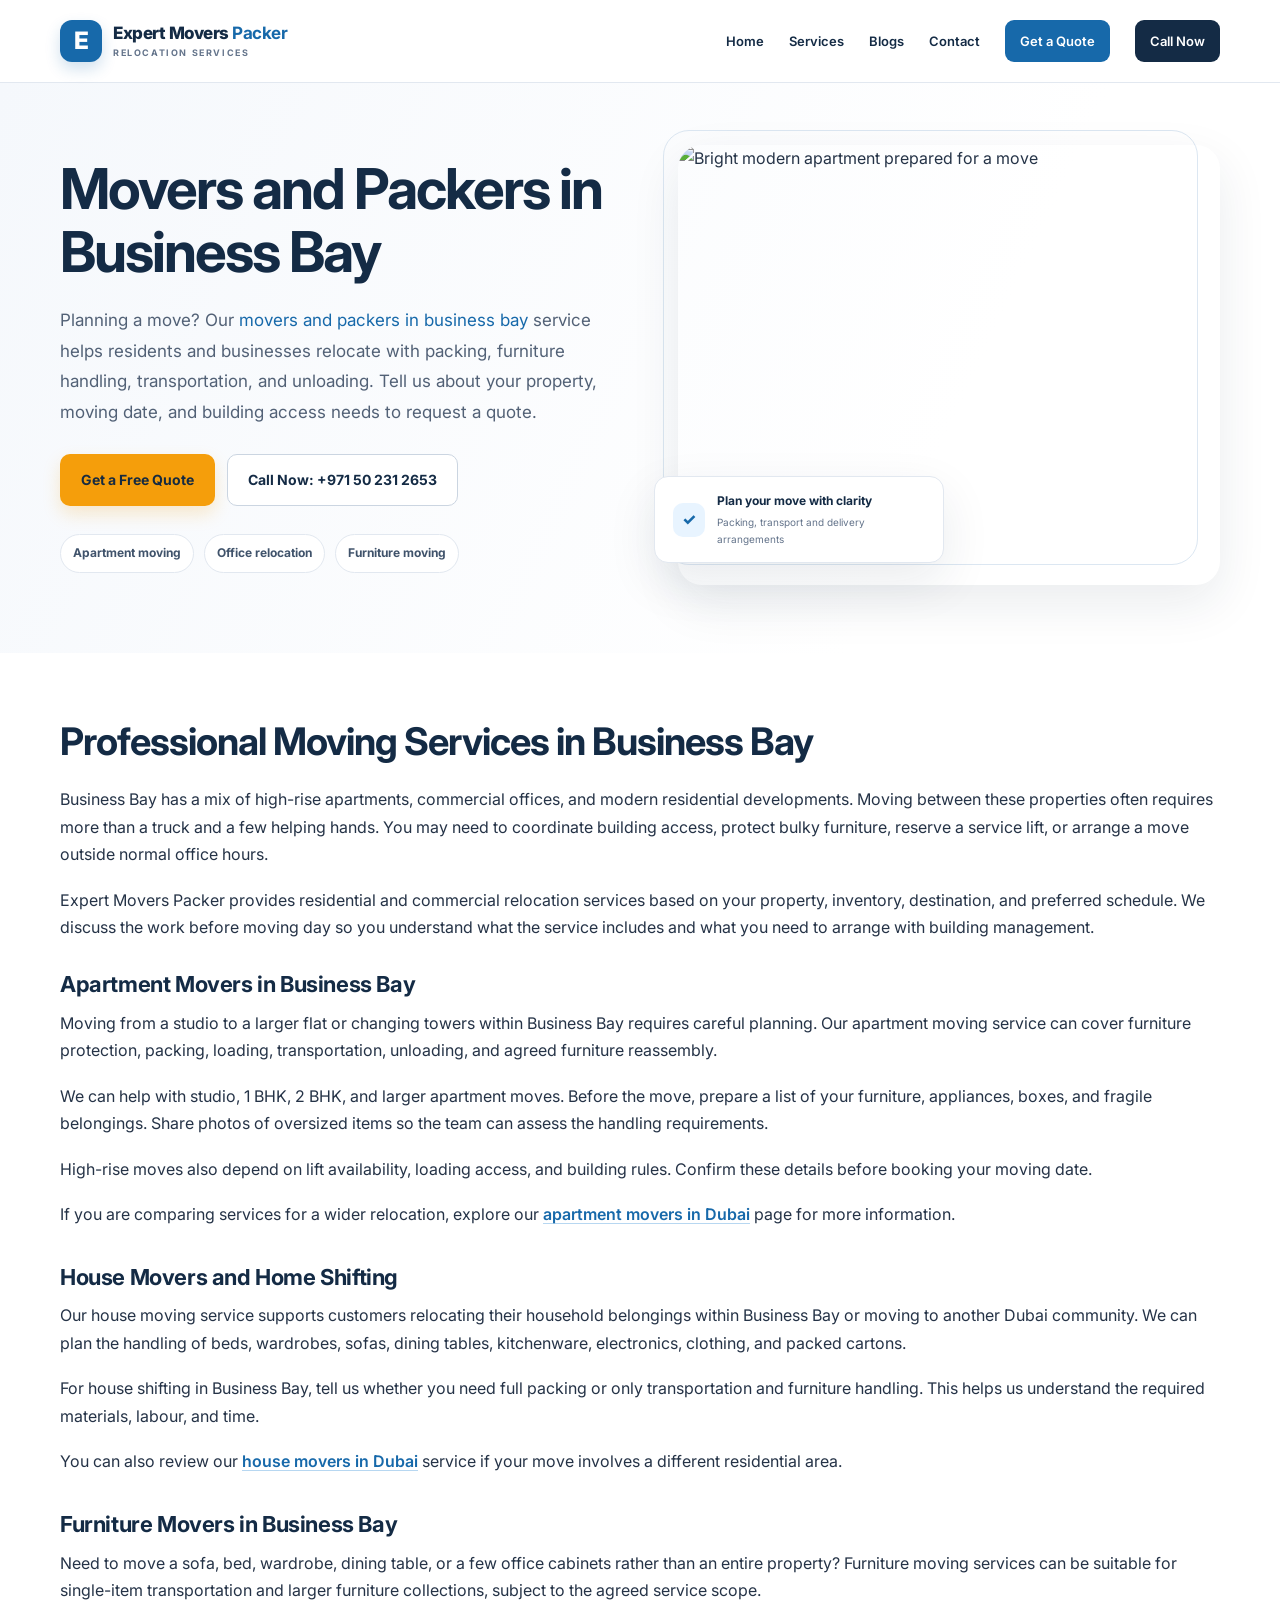
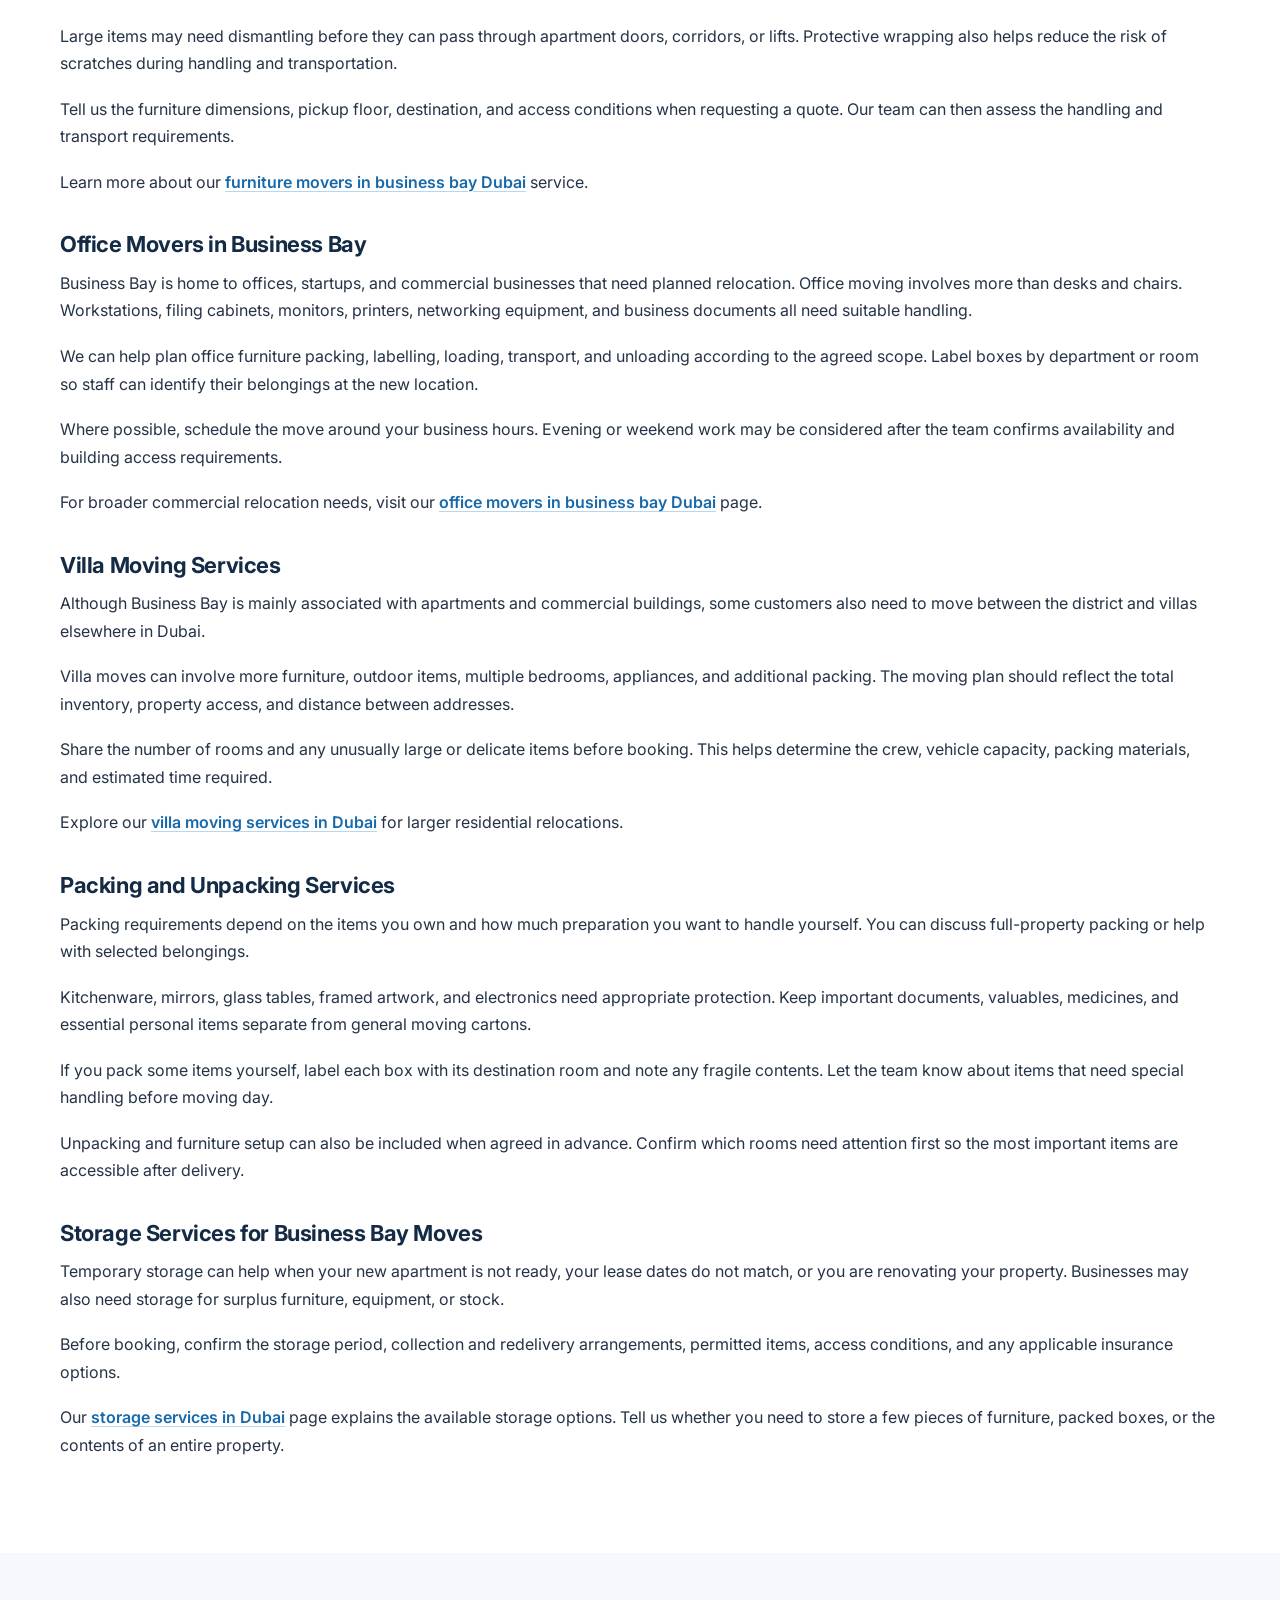
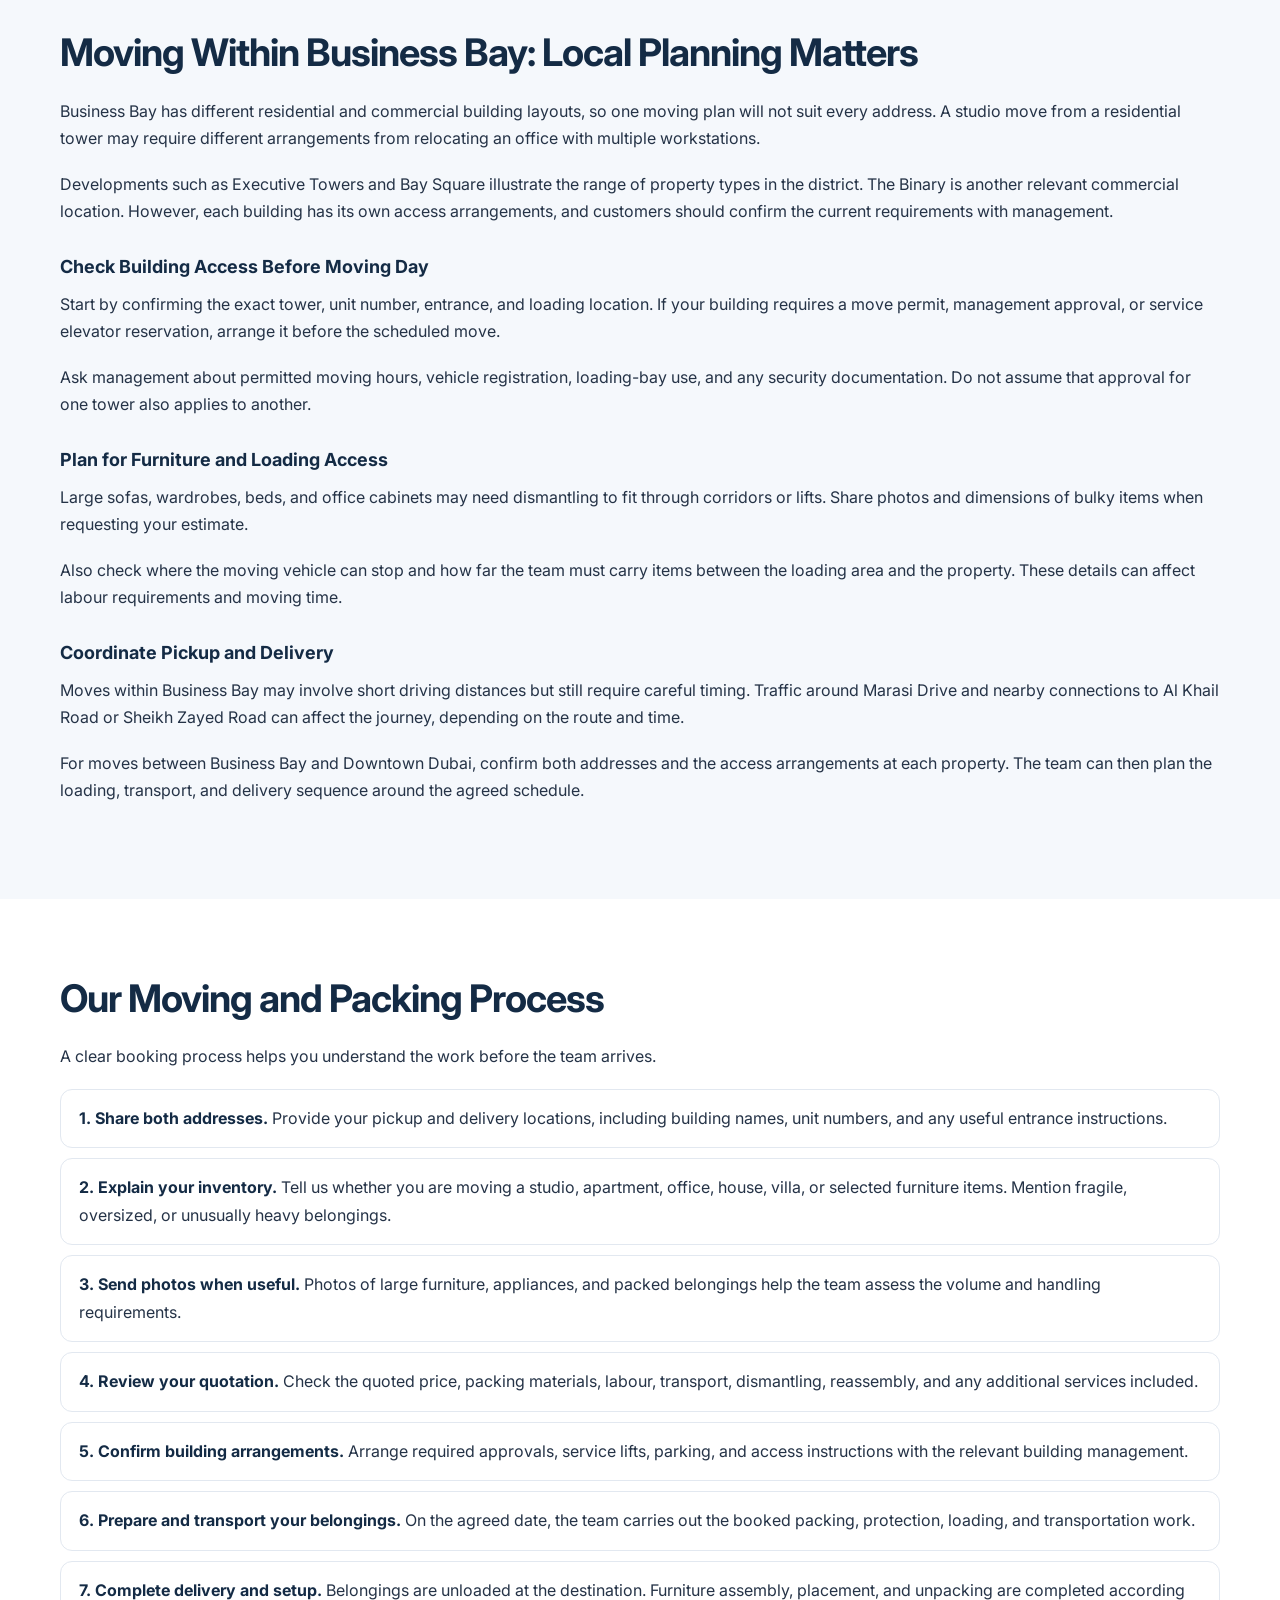
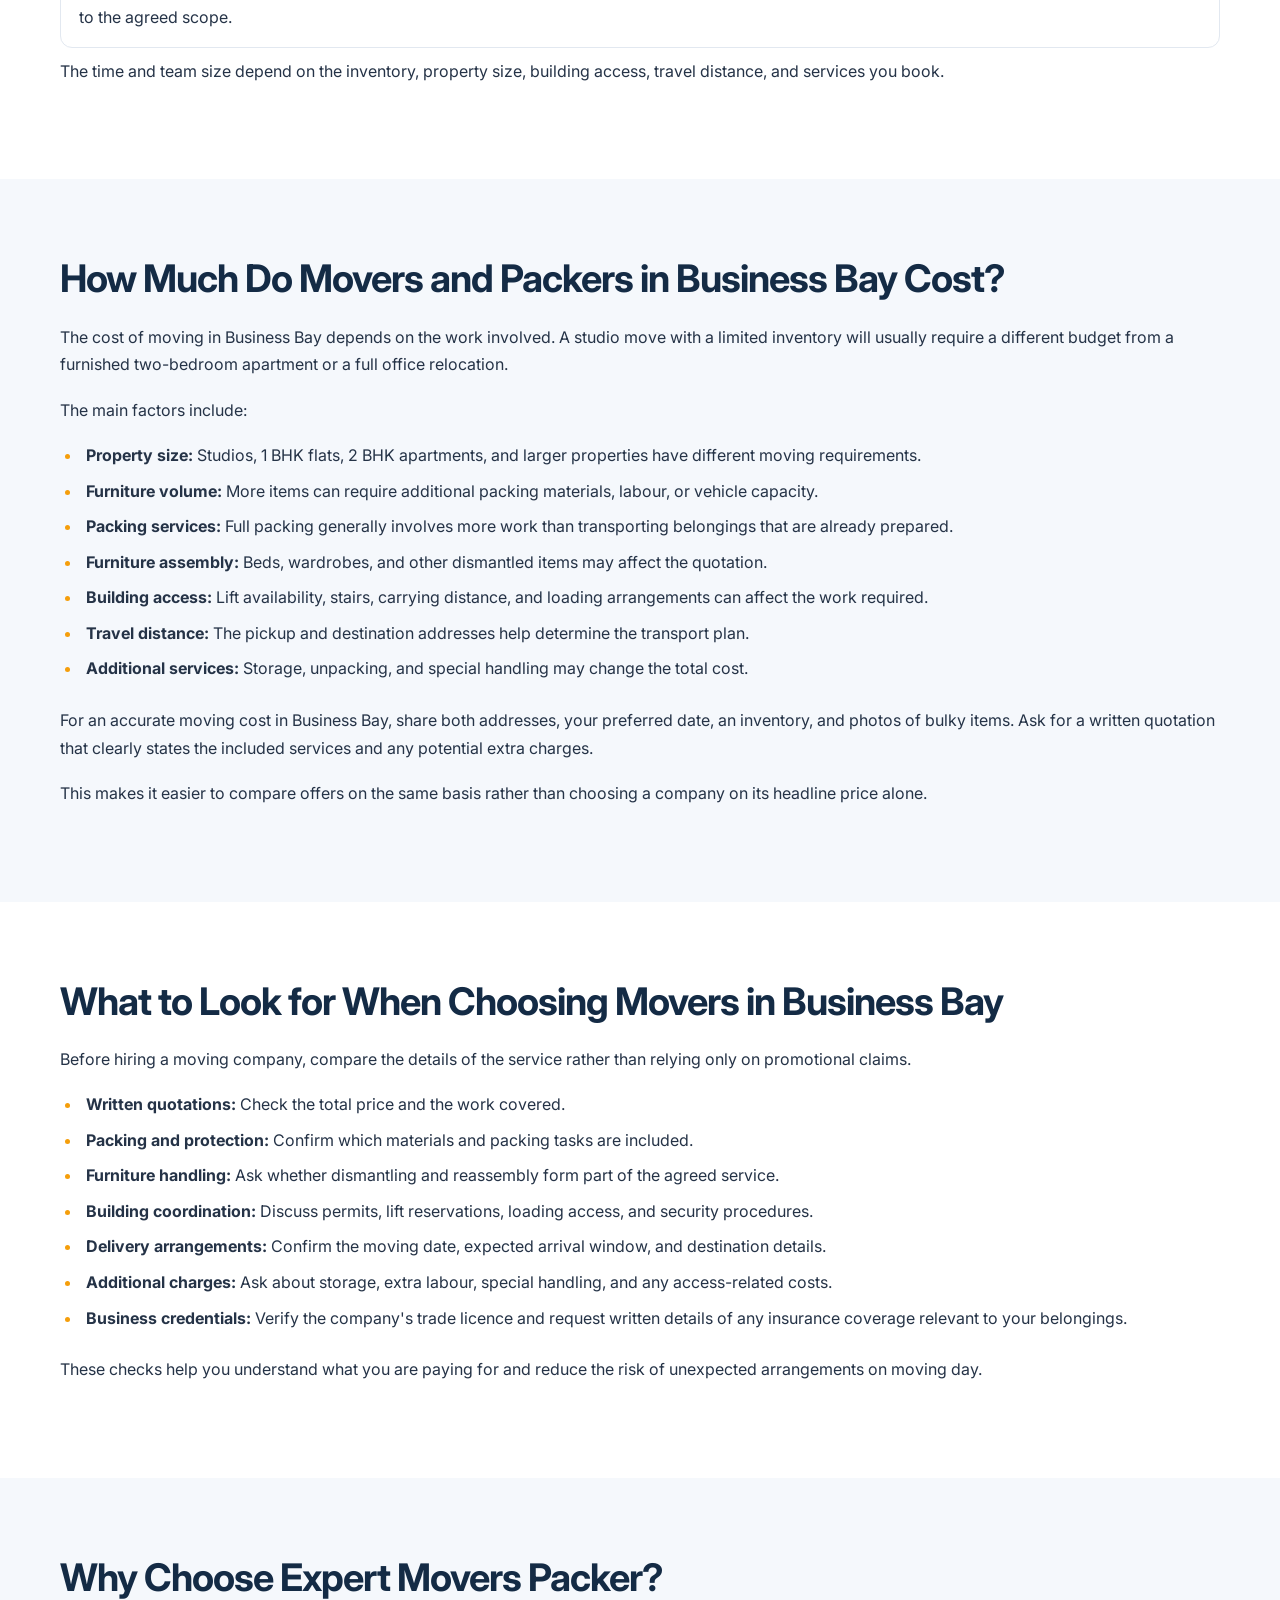
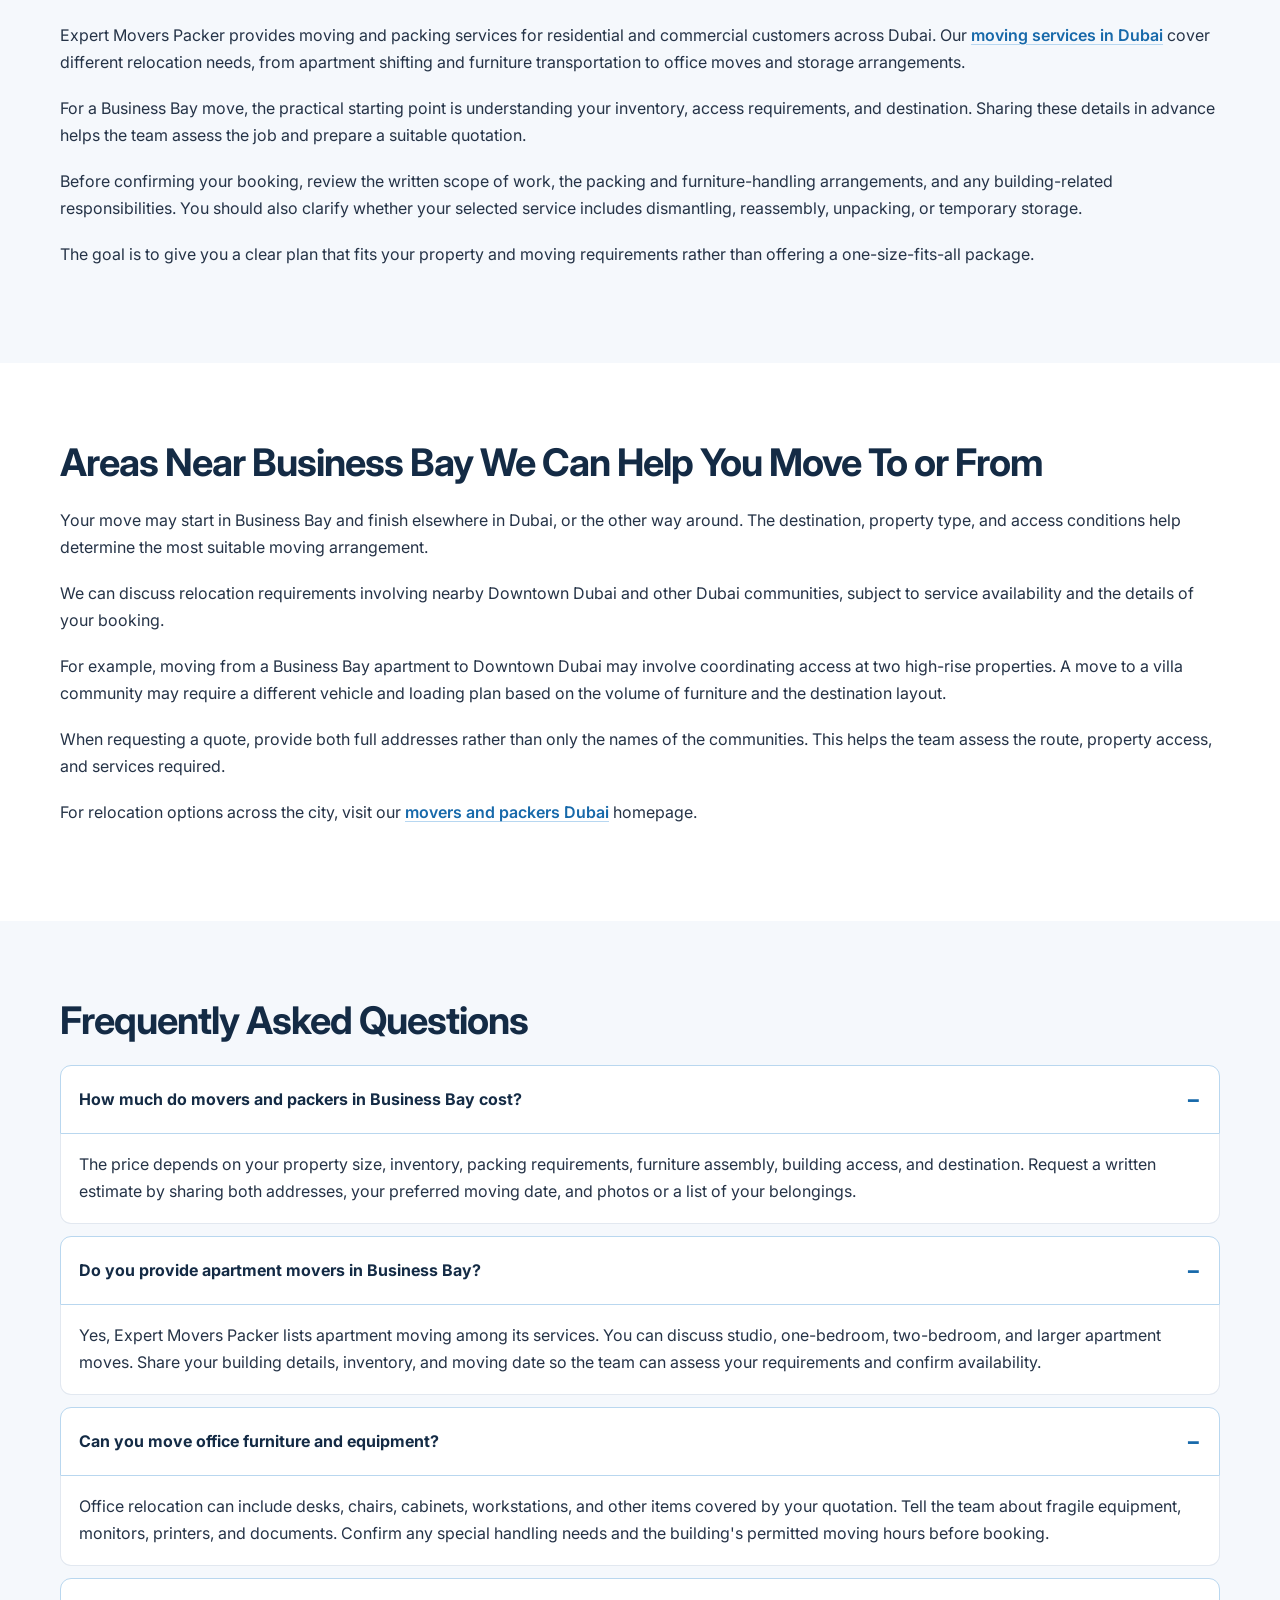
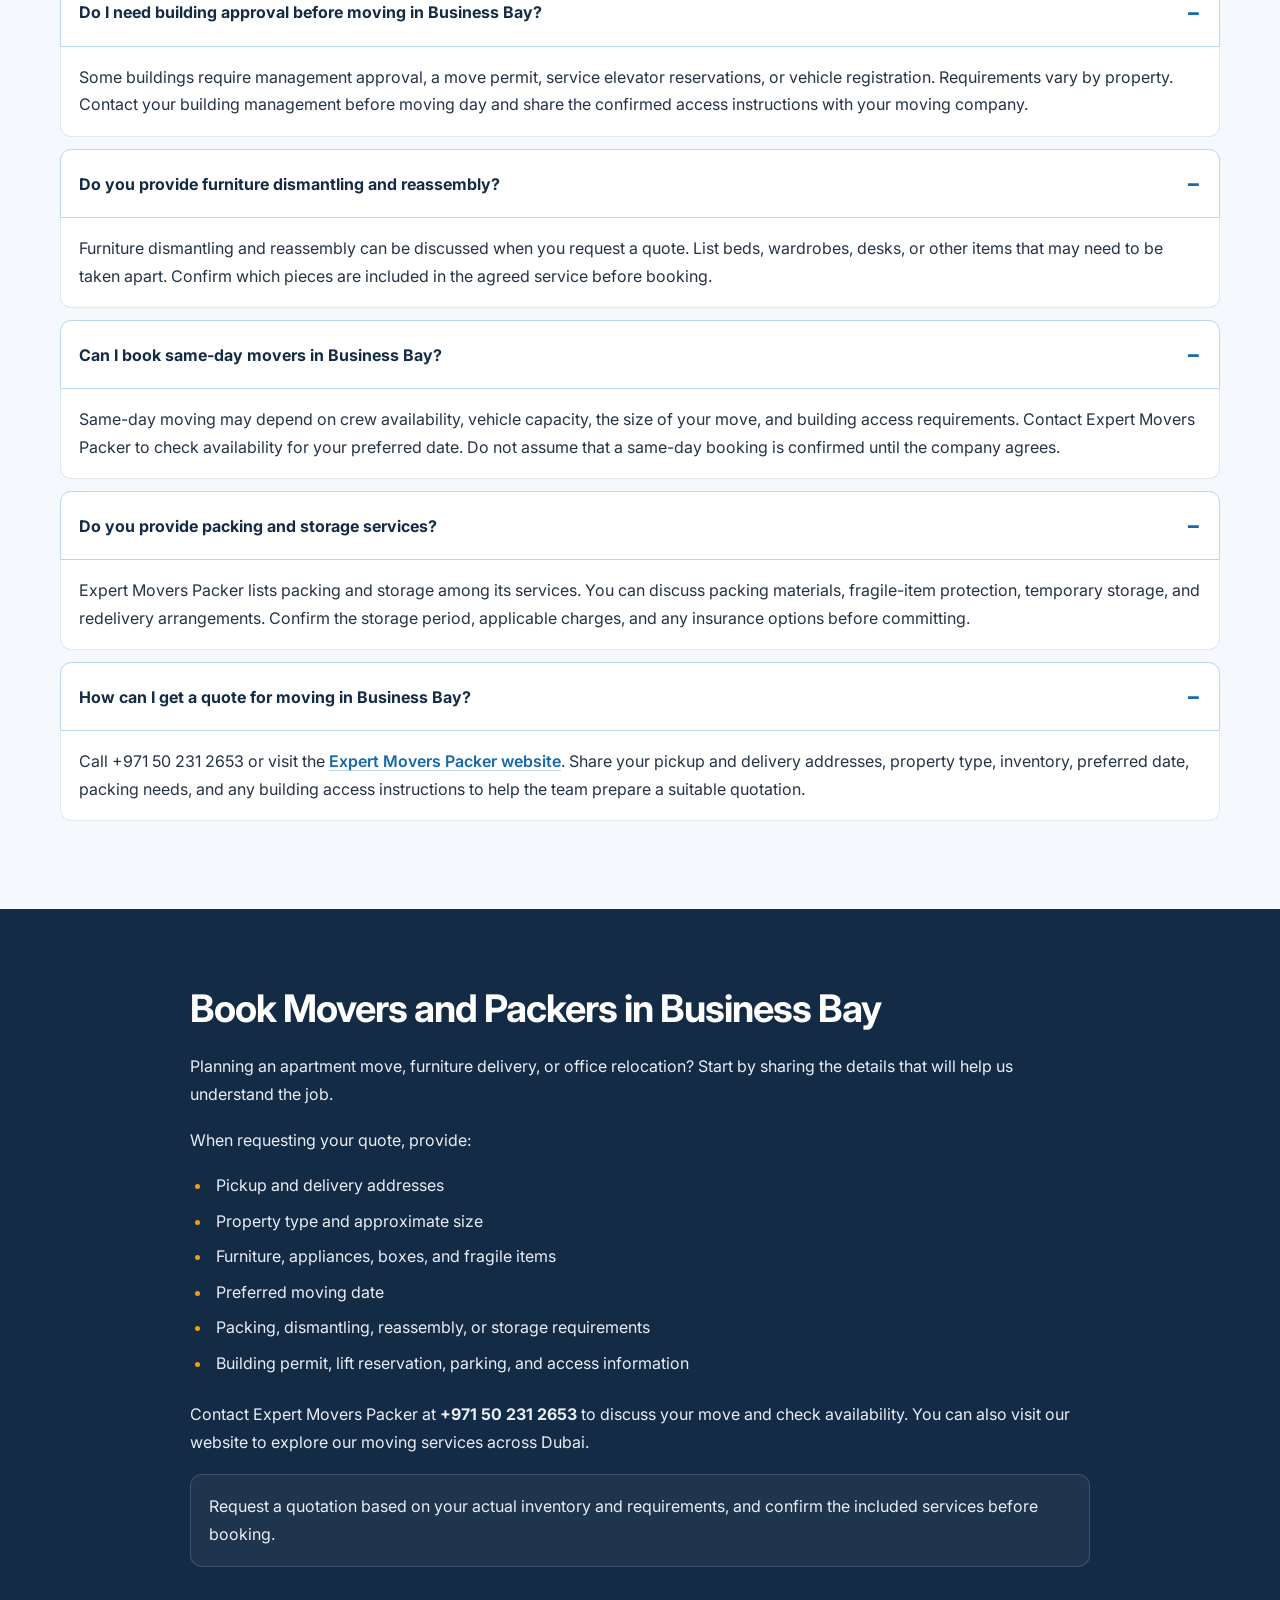
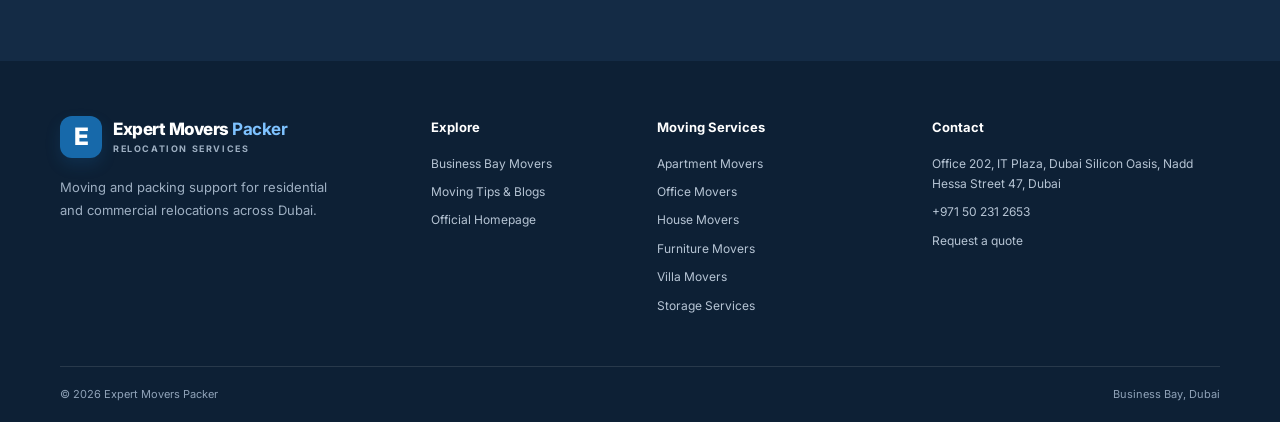
==== commit 4e90fcb3: "Add files via upload" ====
--- a/index.html
+++ b/index.html
@@ -1,1191 +1,146 @@
-<!DOCTYPE html>
+<!doctype html>
 <html lang="en">
- <head>
-  <meta charset="utf-8"/>
-  <meta content="width=device-width, initial-scale=1" name="viewport"/>
-  <meta content="Need movers and packers in Business Bay Dubai? Get help with apartment shifting, office relocation, furniture moving, packing and storage. Request a quote." name="description"/>
-  <meta content="#142B45" name="theme-color"/>
-  <meta content="website" property="og:type"/>
-  <meta content="Movers and Packers in Business Bay Dubai | Expert Movers Packer" property="og:title"/>
-  <meta content="Need movers and packers in Business Bay Dubai? Get help with apartment shifting, office relocation, furniture moving, packing and storage. Request a quote." property="og:description"/>
-  <title>
-   Movers and Packers in Business Bay Dubai | Expert Movers Packer
-  </title>
-  <link href="style.css" rel="stylesheet"/>
-  <script defer="" src="script.js">
-  </script>
- </head>
- <body>
-  <a class="skip-link" href="#main">
-   Skip to content
-  </a>
-  <header class="site-header">
-   <div class="container header-inner">
-    <a aria-label="Expert Movers Packer home" class="brand" href="index.html">
-     <span aria-hidden="true" class="brand-mark">
-      <svg viewbox="0 0 48 48">
-       <path d="M5 15 24 5l19 10v20L24 45 5 35Z" fill="none" stroke="currentColor" stroke-width="3">
-       </path>
-       <path d="M5 15l19 11 19-11M24 26v19M15 10l19 11v11l-10 6" fill="none" stroke="currentColor" stroke-width="2.5">
-       </path>
-      </svg>
-     </span>
-     <span>
-      <strong>
-       Expert Movers
-      </strong>
-      <small>
-       Packer · Dubai, UAE
-      </small>
-     </span>
-    </a>
-    <button aria-controls="primary-nav" aria-expanded="false" aria-label="Open navigation" class="menu-toggle" type="button">
-     <span>
-     </span>
-     <span>
-     </span>
-     <span>
-     </span>
-    </button>
-    <nav aria-label="Main navigation" class="primary-nav" id="primary-nav">
-     <a class="active" href="index.html">
-      Home
-     </a>
-     <a href="#services">
-      Services
-     </a>
-     <a href="blogs.html">
-      Blogs
-     </a>
-     <a href="#contact">
-      Contact
-     </a>
-     <a class="nav-cta" href="https://expertmoverspacker.com/movers-business-bay/">
-      Get a Quote
-      <span aria-hidden="true">
-       ↗
-      </span>
-     </a>
-    </nav>
-   </div>
-  </header>
-  <main id="main">
-   <section class="hero section-space">
-    <div class="container hero-grid">
-     <div class="hero-copy">
-      <p class="eyebrow">
-       <span class="eyebrow-line">
-       </span>
-       MOVING &amp; PACKING · DUBAI
-      </p>
-      <h1>
-       Movers and Packers in Business Bay
-      </h1>
-      <p class="hero-lead">
-       Planning a move? Our
-       <a href="https://expertmoverspacker.com/movers-business-bay/">
-        movers and packers in business bay
-       </a>
-       service helps residents and businesses relocate with packing, furniture handling, transportation, and unloading. Tell us about your property, moving date, and building access needs to request a quote.
-      </p>
-      <div class="hero-actions">
-       <a class="button button-primary" href="https://expertmoverspacker.com/movers-business-bay/">
-        Get a Free Quote
-        <span aria-hidden="true">
-         ↗
-        </span>
-       </a>
-       <a class="button button-secondary" href="tel:+971502312653">
-        Call Now: +971 50 231 2653
-       </a>
-      </div>
-      <div aria-label="Service highlights" class="hero-proof">
-       <div>
-        <span class="proof-icon">
-         ⌂
-        </span>
-        <span>
-         <strong>
-          Home moves
-         </strong>
-         <small>
-          Apartments &amp; houses
-         </small>
-        </span>
-       </div>
-       <div>
-        <span class="proof-icon">
-         ▦
-        </span>
-        <span>
-         <strong>
-          Office moves
-         </strong>
-         <small>
-          Planned relocation
-         </small>
-        </span>
-       </div>
-       <div>
-        <span class="proof-icon">
-         □
-        </span>
-        <span>
-         <strong>
-          Packing support
-         </strong>
-         <small>
-          Careful item handling
-         </small>
-        </span>
-       </div>
-      </div>
-     </div>
-     <div class="hero-art-wrap">
-      <div class="hero-art-card">
-       <img alt="Illustration of a moving truck with packed boxes and a house" src="assets/moving-illustration.svg"/>
-       <div class="art-note">
-        <span aria-hidden="true" class="note-check">
-         ✓
-        </span>
-        <span>
-         <strong>
-          A clearer moving plan
-         </strong>
-         <small>
-          Start with your inventory and access needs.
-         </small>
-        </span>
-       </div>
-      </div>
-      <div class="floating-tag tag-top">
-       <span class="tag-dot">
-       </span>
-       Home &amp; office relocation
-      </div>
-      <div class="floating-tag tag-bottom">
-       <span class="tag-symbol">
-        ↗
-       </span>
-       Dubai, UAE
-      </div>
-     </div>
-    </div>
-   </section>
-   <section aria-label="Planning priorities" class="trust-strip">
-    <div class="container trust-grid">
-     <p>
-      <span>
-       01
-      </span>
-      Clear service scope
-     </p>
-     <p>
-      <span>
-       02
-      </span>
-      Access planning
-     </p>
-     <p>
-      <span>
-       03
-      </span>
-      Protected belongings
-     </p>
-     <p>
-      <span>
-       04
-      </span>
-      Quote-led booking
-     </p>
-    </div>
-   </section>
-   <section class="section-space" id="services">
-    <div class="container">
-     <div class="section-heading split-heading">
-      <div>
-       <p class="eyebrow">
-        WHAT WE CAN HELP WITH
-       </p>
-       <h2>
-        Moving services for
-        <br/>
-        <span>
-         your next chapter.
-        </span>
-       </h2>
-      </div>
-      <p>
-       From a single piece of furniture to a full property move, start by choosing the service that best matches your plans.
-      </p>
-     </div>
-     <div class="service-grid">
-      <article class="service-card">
-       <div aria-hidden="true" class="card-icon icon-blue">
-        ⌂
-       </div>
-       <h3>
-        Apartment Movers
-       </h3>
-       <p>
-        Plan a studio or apartment move with inventory preparation, furniture protection, and building access in mind.
-       </p>
-       <a class="text-link" href="https://expertmoverspacker.com/apartment-movers-in-business-bay/">
-        Learn More
-        <span aria-hidden="true">
-         ↗
-        </span>
-       </a>
-      </article>
-      <article class="service-card">
-       <div aria-hidden="true" class="card-icon icon-orange">
-        ▦
-       </div>
-       <h3>
-        Office Movers
-       </h3>
-       <p>
-        Organise desks, workstations, cabinets, and equipment around your relocation plan and business schedule.
-       </p>
-       <a class="text-link" href="https://expertmoverspacker.com/office-movers-in-business-bay/">
-        Learn More
-        <span aria-hidden="true">
-         ↗
-        </span>
-       </a>
-      </article>
-      <article class="service-card">
-       <div aria-hidden="true" class="card-icon icon-purple">
-        ⌂
-       </div>
-       <h3>
-        House Movers
-       </h3>
-       <p>
-        Coordinate household packing and transportation based on your belongings, destination, and access needs.
-       </p>
-       <a class="text-link" href="https://expertmoverspacker.com/house-movers-dubai/">
-        Learn More
-        <span aria-hidden="true">
-         ↗
-        </span>
-       </a>
-      </article>
-      <article class="service-card">
-       <div aria-hidden="true" class="card-icon icon-green">
-        ▤
-       </div>
-       <h3>
-        Furniture Movers
-       </h3>
-       <p>
-        Discuss safe handling and transportation for sofas, beds, wardrobes, tables, and other large items.
-       </p>
-       <a class="text-link" href="https://expertmoverspacker.com/furniture-movers-dubai/">
-        Learn More
-        <span aria-hidden="true">
-         ↗
-        </span>
-       </a>
-      </article>
-      <article class="service-card">
-       <div aria-hidden="true" class="card-icon icon-orange">
-        ⌂
-       </div>
-       <h3>
-        Villa Movers
-       </h3>
-       <p>
-        Plan a larger residential move around room count, furniture volume, packing, and property access.
-       </p>
-       <a class="text-link" href="https://expertmoverspacker.com/villa-movers-dubai/">
-        Learn More
-        <span aria-hidden="true">
-         ↗
-        </span>
-       </a>
-      </article>
-      <article class="service-card">
-       <div aria-hidden="true" class="card-icon icon-blue">
-        ▣
-       </div>
-       <h3>
-        Storage Services
-       </h3>
-       <p>
-        Explore temporary storage when your move dates do not line up or you need extra space during a renovation.
-       </p>
-       <a class="text-link" href="https://expertmoverspacker.com/storage-services-dubai/">
-        Learn More
-        <span aria-hidden="true">
-         ↗
-        </span>
-       </a>
-      </article>
-     </div>
-    </div>
-   </section>
-   <section class="why-section section-space">
-    <div class="container why-grid">
-     <div class="why-intro">
-      <p class="eyebrow">
-       A PRACTICAL APPROACH
-      </p>
-      <h2>
-       Good moves begin
-       <br/>
-       with
-       <span>
-        good planning.
-       </span>
-      </h2>
-      <p>
-       Every property and inventory is different. Share the details early so the service scope, access arrangements, and moving-day plan can be discussed before booking.
-       For broader relocation options, explore our
-       <a href="https://expertmoverspacker.com/">
-        movers and packers dubai
-       </a>
-       services.
-      </p>
-      <a class="button button-light" href="https://expertmoverspacker.com/movers-business-bay/">
-       Discuss Your Move
-       <span aria-hidden="true">
-        ↗
-       </span>
-      </a>
-     </div>
-     <div class="benefit-grid">
-      <article class="benefit-card">
-       <span class="benefit-number">
-        01
-       </span>
-       <h3>
-        Know what is included
-       </h3>
-       <p>
-        Review packing, loading, transport, unloading, and any assembly services in your quotation.
-       </p>
-      </article>
-      <article class="benefit-card">
-       <span class="benefit-number">
-        02
-       </span>
-       <h3>
-        Plan building access
-       </h3>
-       <p>
-        Check permits, lift reservations, parking, and permitted moving hours with building management.
-       </p>
-      </article>
-      <article class="benefit-card">
-       <span class="benefit-number">
-        03
-       </span>
-       <h3>
-        Prepare your inventory
-       </h3>
-       <p>
-        List large or fragile items and share photos when they will help the team assess the move.
-       </p>
-      </article>
-      <article class="benefit-card">
-       <span class="benefit-number">
-        04
-       </span>
-       <h3>
-        Confirm the details
-       </h3>
-       <p>
-        Agree on dates, addresses, service inclusions, and any additional costs before the move.
-       </p>
-      </article>
-     </div>
-    </div>
-   </section>
-   <section class="section-space process-section">
-    <div class="container">
-     <div class="section-heading centered-heading">
-      <p class="eyebrow">
-       HOW IT WORKS
-      </p>
-      <h2>
-       A simple route from
-       <span>
-        quote to move.
-       </span>
-      </h2>
-      <p>
-       Know the next step before moving day arrives.
-      </p>
-     </div>
-     <div class="process-grid">
-      <article class="process-step">
-       <span class="step-number">
-        01
-       </span>
-       <h3>
-        Share your details
-       </h3>
-       <p>
-        Provide both addresses, property type, moving date, and an approximate inventory.
-       </p>
-      </article>
-      <article class="process-step">
-       <span class="step-number">
-        02
-       </span>
-       <h3>
-        Review your quote
-       </h3>
-       <p>
-        Check the price, service inclusions, packing needs, and any additional requirements.
-       </p>
-      </article>
-      <article class="process-step">
-       <span class="step-number">
-        03
-       </span>
-       <h3>
-        Confirm access
-       </h3>
-       <p>
-        Arrange any required building approvals, lift bookings, and loading instructions.
-       </p>
-      </article>
-      <article class="process-step">
-       <span class="step-number">
-        04
-       </span>
-       <h3>
-        Move and settle in
-       </h3>
-       <p>
-        Complete the agreed packing, transport, unloading, and setup services.
-       </p>
-      </article>
-     </div>
-    </div>
-   </section>
-   <article aria-label="Movers and packers in Business Bay service information" class="container landing-content">
-    <div class="landing-intro">
-     <p class="eyebrow">
-      BUSINESS BAY MOVING GUIDE
-     </p>
-     <h2>
-      Moving Services in Business Bay, Dubai
-     </h2>
-     <p>
-      Explore our moving options, local planning advice, costs, and answers to common questions before arranging your move.
-     </p>
-    </div>
-    <section class="content-section seo-content-section" id="services">
-     <h2>
-      Professional Moving Services in Business Bay
-     </h2>
-     <p>
-      Business Bay has a mix of high-rise apartments, commercial offices, and modern residential developments. Moving between these properties often requires more than a truck and a few helping hands. You may need to coordinate building access, protect bulky furniture, reserve a service lift, or arrange a move outside normal office hours.
-     </p>
-     <p>
-      Expert Movers Packer provides residential and commercial relocation services based on your property, inventory, destination, and preferred schedule. We discuss the work before moving day so you understand what the service includes and what you need to arrange with building management.
-     </p>
-     <h3>
-      Apartment Movers in Business Bay
-     </h3>
-     <p>
-      Moving from a studio to a larger flat or changing towers within Business Bay requires careful planning. Our apartment moving service can cover furniture protection, packing, loading, transportation, unloading, and agreed furniture reassembly.
-     </p>
-     <p>
-      We can help with studio, 1 BHK, 2 BHK, and larger apartment moves. Before the move, prepare a list of your furniture, appliances, boxes, and fragile belongings. Share photos of oversized items so the team can assess the handling requirements.
-     </p>
-     <p>
-      High-rise moves also depend on lift availability, loading access, and building rules. Confirm these details before booking your moving date.
-     </p>
-     <p>
-      If you are comparing services for a wider relocation, explore our
-      <a href="https://expertmoverspacker.com/apartment-movers-in-business-bay/">
-       apartment movers in Dubai
-      </a>
-      page for more information.
-     </p>
-     <h3>
-      House Movers and Home Shifting
-     </h3>
-     <p>
-      Our house moving service supports customers relocating their household belongings within Business Bay or moving to another Dubai community. We can plan the handling of beds, wardrobes, sofas, dining tables, kitchenware, electronics, clothing, and packed cartons.
-     </p>
-     <p>
-      For house shifting in Business Bay, tell us whether you need full packing or only transportation and furniture handling. This helps us understand the required materials, labour, and time.
-     </p>
-     <p>
-      You can also review our
-      <a href="https://expertmoverspacker.com/house-movers-dubai/">
-       house movers in Dubai
-      </a>
-      service if your move involves a different residential area.
-     </p>
-     <h3>
-      Furniture Movers in Business Bay
-     </h3>
-     <p>
-      Need to move a sofa, bed, wardrobe, dining table, or a few office cabinets rather than an entire property? Furniture moving services can be suitable for single-item transportation and larger furniture collections, subject to the agreed service scope.
-     </p>
-     <p>
-      Large items may need dismantling before they can pass through apartment doors, corridors, or lifts. Protective wrapping also helps reduce the risk of scratches during handling and transportation.
-     </p>
-     <p>
-      Tell us the furniture dimensions, pickup floor, destination, and access conditions when requesting a quote. Our team can then assess the handling and transport requirements.
-     </p>
-     <p>
-      Learn more about our
-      <a href="https://expertmoverspacker.com/furniture-movers-dubai/">
-       furniture movers in business bay Dubai
-      </a>
-      service.
-     </p>
-     <h3>
-      Office Movers in Business Bay
-     </h3>
-     <p>
-      Business Bay is home to offices, startups, and commercial businesses that need planned relocation. Office moving involves more than desks and chairs. Workstations, filing cabinets, monitors, printers, networking equipment, and business documents all need suitable handling.
-     </p>
-     <p>
-      We can help plan office furniture packing, labelling, loading, transport, and unloading according to the agreed scope. Label boxes by department or room so staff can identify their belongings at the new location.
-     </p>
-     <p>
-      Where possible, schedule the move around your business hours. Evening or weekend work may be considered after the team confirms availability and building access requirements.
-     </p>
-     <p>
-      For broader commercial relocation needs, visit our
-      <a href="https://expertmoverspacker.com/office-movers-in-business-bay/">
-       office movers in business bay Dubai
-      </a>
-      page.
-     </p>
-     <h3>
-      Villa Moving Services
-     </h3>
-     <p>
-      Although Business Bay is mainly associated with apartments and commercial buildings, some customers also need to move between the district and villas elsewhere in Dubai.
-     </p>
-     <p>
-      Villa moves can involve more furniture, outdoor items, multiple bedrooms, appliances, and additional packing. The moving plan should reflect the total inventory, property access, and distance between addresses.
-     </p>
-     <p>
-      Share the number of rooms and any unusually large or delicate items before booking. This helps determine the crew, vehicle capacity, packing materials, and estimated time required.
-     </p>
-     <p>
-      Explore our
-      <a href="https://expertmoverspacker.com/villa-movers-dubai/">
-       villa moving services in Dubai
-      </a>
-      for larger residential relocations.
-     </p>
-     <h3>
-      Packing and Unpacking Services
-     </h3>
-     <p>
-      Packing requirements depend on the items you own and how much preparation you want to handle yourself. You can discuss full-property packing or help with selected belongings.
-     </p>
-     <p>
-      Kitchenware, mirrors, glass tables, framed artwork, and electronics need appropriate protection. Keep important documents, valuables, medicines, and essential personal items separate from general moving cartons.
-     </p>
-     <p>
-      If you pack some items yourself, label each box with its destination room and note any fragile contents. Let the team know about items that need special handling before moving day.
-     </p>
-     <p>
-      Unpacking and furniture setup can also be included when agreed in advance. Confirm which rooms need attention first so the most important items are accessible after delivery.
-     </p>
-     <h3>
-      Storage Services for Business Bay Moves
-     </h3>
-     <p>
-      Temporary storage can help when your new apartment is not ready, your lease dates do not match, or you are renovating your property. Businesses may also need storage for surplus furniture, equipment, or stock.
-     </p>
-     <p>
-      Before booking, confirm the storage period, collection and redelivery arrangements, permitted items, access conditions, and any applicable insurance options.
-     </p>
-     <p>
-      Our
-      <a href="https://expertmoverspacker.com/storage-services-dubai/">
-       storage services in Dubai
-      </a>
-      page explains the available storage options. Tell us whether you need to store a few pieces of furniture, packed boxes, or the contents of an entire property.
-     </p>
-    </section>
-    <section class="content-section seo-content-section">
-     <h2>
-      Moving Within Business Bay: Local Planning Matters
-     </h2>
-     <p>
-      Business Bay has different residential and commercial building layouts, so one moving plan will not suit every address. A studio move from a residential tower may require different arrangements from relocating an office with multiple workstations.
-     </p>
-     <p>
-      Developments such as Executive Towers and Bay Square illustrate the range of property types in the district. The Binary is another relevant commercial location. However, each building has its own access arrangements, and customers should confirm the current requirements with management.
-     </p>
-     <h3>
-      Check Building Access Before Moving Day
-     </h3>
-     <p>
-      Start by confirming the exact tower, unit number, entrance, and loading location. If your building requires a move permit, management approval, or service elevator reservation, arrange it before the scheduled move.
-     </p>
-     <p>
-      Ask management about permitted moving hours, vehicle registration, loading-bay use, and any security documentation. Do not assume that approval for one tower also applies to another.
-     </p>
-     <h3>
-      Plan for Furniture and Loading Access
-     </h3>
-     <p>
-      Large sofas, wardrobes, beds, and office cabinets may need dismantling to fit through corridors or lifts. Share photos and dimensions of bulky items when requesting your estimate.
-     </p>
-     <p>
-      Also check where the moving vehicle can stop and how far the team must carry items between the loading area and the property. These details can affect labour requirements and moving time.
-     </p>
-     <h3>
-      Coordinate Pickup and Delivery
-     </h3>
-     <p>
-      Moves within Business Bay may involve short driving distances but still require careful timing. Traffic around Marasi Drive and nearby connections to Al Khail Road or Sheikh Zayed Road can affect the journey, depending on the route and time.
-     </p>
-     <p>
-      For moves between Business Bay and Downtown Dubai, confirm both addresses and the access arrangements at each property. The team can then plan the loading, transport, and delivery sequence around the agreed schedule.
-     </p>
-    </section>
-    <section class="content-section seo-content-section">
-     <h2>
-      Our Moving and Packing Process
-     </h2>
-     <p>
-      A clear booking process helps you understand the work before the team arrives.
-     </p>
-     <p>
-      <strong>
-       1. Share both addresses.
-      </strong>
-      Provide your pickup and delivery locations, including building names, unit numbers, and any useful entrance instructions.
-     </p>
-     <p>
-      <strong>
-       2. Explain your inventory.
-      </strong>
-      Tell us whether you are moving a studio, apartment, office, house, villa, or selected furniture items. Mention fragile, oversized, or unusually heavy belongings.
-     </p>
-     <p>
-      <strong>
-       3. Send photos when useful.
-      </strong>
-      Photos of large furniture, appliances, and packed belongings help the team assess the volume and handling requirements.
-     </p>
-     <p>
-      <strong>
-       4. Review your quotation.
-      </strong>
-      Check the quoted price, packing materials, labour, transport, dismantling, reassembly, and any additional services included.
-     </p>
-     <p>
-      <strong>
-       5. Confirm building arrangements.
-      </strong>
-      Arrange required approvals, service lifts, parking, and access instructions with the relevant building management.
-     </p>
-     <p>
-      <strong>
-       6. Prepare and transport your belongings.
-      </strong>
-      On the agreed date, the team carries out the booked packing, protection, loading, and transportation work.
-     </p>
-     <p>
-      <strong>
-       7. Complete delivery and setup.
-      </strong>
-      Belongings are unloaded at the destination. Furniture assembly, placement, and unpacking are completed according to the agreed scope.
-     </p>
-     <p>
-      The time and team size depend on the inventory, property size, building access, travel distance, and services you book.
-     </p>
-    </section>
-    <section class="content-section seo-content-section">
-     <h2>
-      How Much Do Movers and Packers in Business Bay Cost?
-     </h2>
-     <p>
-      The cost of moving in Business Bay depends on the work involved. A studio move with a limited inventory will usually require a different budget from a furnished two-bedroom apartment or a full office relocation.
-     </p>
-     <p>
-      The main factors include:
-     </p>
-     <ul>
-      <li>
-       <strong>
-        Property size:
-       </strong>
-       Studios, 1 BHK flats, 2 BHK apartments, and larger properties have different moving requirements.
-      </li>
-      <li>
-       <strong>
-        Furniture volume:
-       </strong>
-       More items can require additional packing materials, labour, or vehicle capacity.
-      </li>
-      <li>
-       <strong>
-        Packing services:
-       </strong>
-       Full packing generally involves more work than transporting belongings that are already prepared.
-      </li>
-      <li>
-       <strong>
-        Furniture assembly:
-       </strong>
-       Beds, wardrobes, and other dismantled items may affect the quotation.
-      </li>
-      <li>
-       <strong>
-        Building access:
-       </strong>
-       Lift availability, stairs, carrying distance, and loading arrangements can affect the work required.
-      </li>
-      <li>
-       <strong>
-        Travel distance:
-       </strong>
-       The pickup and destination addresses help determine the transport plan.
-      </li>
-      <li>
-       <strong>
-        Additional services:
-       </strong>
-       Storage, unpacking, and special handling may change the total cost.
-      </li>
-     </ul>
-     <p>
-      For an accurate moving cost in Business Bay, share both addresses, your preferred date, an inventory, and photos of bulky items. Ask for a written quotation that clearly states the included services and any potential extra charges.
-     </p>
-     <p>
-      This makes it easier to compare offers on the same basis rather than choosing a company on its headline price alone.
-     </p>
-    </section>
-    <section class="content-section seo-content-section">
-     <h2>
-      What to Look for When Choosing Movers in Business Bay
-     </h2>
-     <p>
-      Before hiring a moving company, compare the details of the service rather than relying only on promotional claims.
-     </p>
-     <ul>
-      <li>
-       <strong>
-        Written quotations:
-       </strong>
-       Check the total price and the work covered.
-      </li>
-      <li>
-       <strong>
-        Packing and protection:
-       </strong>
-       Confirm which materials and packing tasks are included.
-      </li>
-      <li>
-       <strong>
-        Furniture handling:
-       </strong>
-       Ask whether dismantling and reassembly form part of the agreed service.
-      </li>
-      <li>
-       <strong>
-        Building coordination:
-       </strong>
-       Discuss permits, lift reservations, loading access, and security procedures.
-      </li>
-      <li>
-       <strong>
-        Delivery arrangements:
-       </strong>
-       Confirm the moving date, expected arrival window, and destination details.
-      </li>
-      <li>
-       <strong>
-        Additional charges:
-       </strong>
-       Ask about storage, extra labour, special handling, and any access-related costs.
-      </li>
-      <li>
-       <strong>
-        Business credentials:
-       </strong>
-       Verify the company's trade licence and request written details of any insurance coverage relevant to your belongings.
-      </li>
-     </ul>
-     <p>
-      These checks help you understand what you are paying for and reduce the risk of unexpected arrangements on moving day.
-     </p>
-    </section>
-    <section class="content-section seo-content-section">
-     <h2>
-      Why Choose Expert Movers Packer?
-     </h2>
-     <p>
-      Expert Movers Packer provides moving and packing services for residential and commercial customers across Dubai. Our
-      <a href="https://expertmoverspacker.com/">
-       moving services in Dubai
-      </a>
-      cover different relocation needs, from apartment shifting and furniture transportation to office moves and storage arrangements.
-     </p>
-     <p>
-      For a Business Bay move, the practical starting point is understanding your inventory, access requirements, and destination. Sharing these details in advance helps the team assess the job and prepare a suitable quotation.
-     </p>
-     <p>
-      Before confirming your booking, review the written scope of work, the packing and furniture-handling arrangements, and any building-related responsibilities. You should also clarify whether your selected service includes dismantling, reassembly, unpacking, or temporary storage.
-     </p>
-     <p>
-      The goal is to give you a clear plan that fits your property and moving requirements rather than offering a one-size-fits-all package.
-     </p>
-    </section>
-    <section class="content-section seo-content-section">
-     <h2>
-      Areas Near Business Bay We Can Help You Move To or From
-     </h2>
-     <p>
-      Your move may start in Business Bay and finish elsewhere in Dubai, or the other way around. The destination, property type, and access conditions help determine the most suitable moving arrangement.
-     </p>
-     <p>
-      We can discuss relocation requirements involving nearby Downtown Dubai and other Dubai communities, subject to service availability and the details of your booking.
-     </p>
-     <p>
-      For example, moving from a Business Bay apartment to Downtown Dubai may involve coordinating access at two high-rise properties. A move to a villa community may require a different vehicle and loading plan based on the volume of furniture and the destination layout.
-     </p>
-     <p>
-      When requesting a quote, provide both full addresses rather than only the names of the communities. This helps the team assess the route, property access, and services required.
-     </p>
-     <p>
-      For relocation options across the city, visit our
-      <a href="https://expertmoverspacker.com/">
-       movers and packers Dubai
-      </a>
-      homepage.
-     </p>
-    </section>
-    <section class="content-section seo-content-section">
-     <h2>
-      Frequently Asked Questions
-     </h2>
-     <h3>
-      How much do movers and packers in Business Bay cost?
-     </h3>
-     <p>
-      The price depends on your property size, inventory, packing requirements, furniture assembly, building access, and destination. Request a written estimate by sharing both addresses, your preferred moving date, and photos or a list of your belongings.
-     </p>
-     <h3>
-      Do you provide apartment movers in Business Bay?
-     </h3>
-     <p>
-      Yes, Expert Movers Packer lists apartment moving among its services. You can discuss studio, one-bedroom, two-bedroom, and larger apartment moves. Share your building details, inventory, and moving date so the team can assess your requirements and confirm availability.
-     </p>
-     <h3>
-      Can you move office furniture and equipment?
-     </h3>
-     <p>
-      Office relocation can include desks, chairs, cabinets, workstations, and other items covered by your quotation. Tell the team about fragile equipment, monitors, printers, and documents. Confirm any special handling needs and the building's permitted moving hours before booking.
-     </p>
-     <h3>
-      Do I need building approval before moving in Business Bay?
-     </h3>
-     <p>
-      Some buildings require management approval, a move permit, service elevator reservations, or vehicle registration. Requirements vary by property. Contact your building management before moving day and share the confirmed access instructions with your moving company.
-     </p>
-     <h3>
-      Do you provide furniture dismantling and reassembly?
-     </h3>
-     <p>
-      Furniture dismantling and reassembly can be discussed when you request a quote. List beds, wardrobes, desks, or other items that may need to be taken apart. Confirm which pieces are included in the agreed service before booking.
-     </p>
-     <h3>
-      Can I book same-day movers in Business Bay?
-     </h3>
-     <p>
-      Same-day moving may depend on crew availability, vehicle capacity, the size of your move, and building access requirements. Contact Expert Movers Packer to check availability for your preferred date. Do not assume that a same-day booking is confirmed until the company agrees.
-     </p>
-     <h3>
-      Do you provide packing and storage services?
-     </h3>
-     <p>
-      Expert Movers Packer lists packing and storage among its services. You can discuss packing materials, fragile-item protection, temporary storage, and redelivery arrangements. Confirm the storage period, applicable charges, and any insurance options before committing.
-     </p>
-     <h3>
-      How can I get a quote for moving in Business Bay?
-     </h3>
-     <p>
-      Call +971 50 231 2653 or visit the
-      <a href="https://expertmoverspacker.com/">
-       Expert Movers Packer website
-      </a>
-      . Share your pickup and delivery addresses, property type, inventory, preferred date, packing needs, and any building access instructions to help the team prepare a suitable quotation.
-     </p>
-    </section>
-    <section class="content-section seo-content-section">
-     <h2>
-      Book Movers and Packers in Business Bay
-     </h2>
-     <p>
-      Planning an apartment move, furniture delivery, or office relocation? Start by sharing the details that will help us understand the job.
-     </p>
-     <p>
-      When requesting your quote, provide:
-     </p>
-     <ul>
-      <li>
-       Pickup and delivery addresses
-      </li>
-      <li>
-       Property type and approximate size
-      </li>
-      <li>
-       Furniture, appliances, boxes, and fragile items
-      </li>
-      <li>
-       Preferred moving date
-      </li>
-      <li>
-       Packing, dismantling, reassembly, or storage requirements
-      </li>
-      <li>
-       Building permit, lift reservation, parking, and access information
-      </li>
-     </ul>
-     <p>
-      Contact Expert Movers Packer at
-      <strong>
-       +971 50 231 2653
-      </strong>
-      to discuss your move and check availability. You can also visit our website to explore our moving services across Dubai.
-     </p>
-     <p>
-      Request a quotation based on your actual inventory and requirements, and confirm the included services before booking.
-     </p>
-    </section>
-   </article>
-   <section class="blog-preview section-space">
-    <div class="container">
-     <div class="section-heading split-heading">
-      <div>
-       <p class="eyebrow">
-        THE MOVING JOURNAL
-       </p>
-       <h2>
-        Useful reads for a
-        <br/>
-        <span>
-         better-planned move.
-        </span>
-       </h2>
-      </div>
-      <a class="text-link all-articles" href="blogs.html">
-       Explore all articles
-       <span aria-hidden="true">
-        ↗
-       </span>
-      </a>
-     </div>
-     <div class="preview-grid">
-      <article class="preview-card">
-       <a aria-label="Read Apartment Movers in Business Bay" class="preview-image image-apartment" href="https://expertmoverspacker.com/apartment-movers-in-business-bay/">
-        <span class="image-label">
-         APARTMENT MOVING
-        </span>
-        <span aria-hidden="true" class="mini-building">
-         ▥
-        </span>
-       </a>
-       <div class="preview-content">
-        <h3>
-         <a href="https://expertmoverspacker.com/apartment-movers-in-business-bay/">
-          Apartment Movers in Business Bay
-         </a>
-        </h3>
-        <p>
-         Plan around packing, furniture handling, and building access.
-        </p>
-        <a class="text-link" href="https://expertmoverspacker.com/apartment-movers-in-business-bay/">
-         Read Article
-         <span aria-hidden="true">
-          ↗
-         </span>
-        </a>
-       </div>
-      </article>
-      <article class="preview-card">
-       <a aria-label="Read Office Movers in Business Bay" class="preview-image image-office" href="https://expertmoverspacker.com/office-movers-in-business-bay/">
-        <span class="image-label">
-         OFFICE RELOCATION
-        </span>
-        <span aria-hidden="true" class="mini-building">
-         ▦
-        </span>
-       </a>
-       <div class="preview-content">
-        <h3>
-         <a href="https://expertmoverspacker.com/office-movers-in-business-bay/">
-          Office Movers in Business Bay
-         </a>
-        </h3>
-        <p>
-         Organise office furniture, equipment, and access before moving day.
-        </p>
-        <a class="text-link" href="https://expertmoverspacker.com/office-movers-in-business-bay/">
-         Read Article
-         <span aria-hidden="true">
-          ↗
-         </span>
-        </a>
-       </div>
-      </article>
-      <article class="preview-card">
-       <a aria-label="Explore moving advice" class="preview-image image-packing" href="blogs.html">
-        <span class="image-label">
-         MOVING ADVICE
-        </span>
-        <span aria-hidden="true" class="mini-building">
-         □
-        </span>
-       </a>
-       <div class="preview-content">
-        <h3>
-         <a href="blogs.html">
-          Practical Moving Tips &amp; Guides
-         </a>
-        </h3>
-        <p>
-         Browse advice for comparing services and preparing a relocation.
-        </p>
-        <a class="text-link" href="blogs.html">
-         Browse Guides
-         <span aria-hidden="true">
-          ↗
-         </span>
-        </a>
-       </div>
-      </article>
-     </div>
-    </div>
-   </section>
-   <section class="cta-section" id="contact">
-    <div class="container cta-inner">
-     <div>
-      <p class="eyebrow eyebrow-light">
-       LET'S PLAN YOUR MOVE
-      </p>
-      <h2>
-       Tell us what you need
-       <br/>
-       to move.
-      </h2>
-      <p>
-       Share your locations, inventory, preferred date, and packing requirements to get the conversation started.
-      </p>
-     </div>
-     <div class="cta-actions">
-      <a class="button button-orange" href="https://expertmoverspacker.com/movers-business-bay/">
-       Request a Quote
-       <span aria-hidden="true">
-        ↗
-       </span>
-      </a>
-      <a class="cta-secondary-link" href="https://expertmoverspacker.com/">
-       Visit Main Website
-       <span aria-hidden="true">
-        ↗
-       </span>
-      </a>
-     </div>
-    </div>
-   </section>
-  </main>
-  <footer class="site-footer">
-   <div class="container footer-grid">
-    <div class="footer-about">
-     <a class="brand brand-footer" href="index.html">
-      <span aria-hidden="true" class="brand-mark">
-       <svg viewbox="0 0 48 48">
-        <path d="M5 15 24 5l19 10v20L24 45 5 35Z" fill="none" stroke="currentColor" stroke-width="3">
-        </path>
-        <path d="M5 15l19 11 19-11M24 26v19" fill="none" stroke="currentColor" stroke-width="2.5">
-        </path>
-       </svg>
-      </span>
-      <span>
-       <strong>
-        Expert Movers
-       </strong>
-       <small>
-        Packer · Dubai, UAE
-       </small>
-      </span>
-     </a>
-     <p>
-      Moving and packing service information for residential and commercial relocations in Dubai.
-     </p>
-    </div>
-    <div>
-     <h2>
-      Explore
-     </h2>
-     <a href="index.html">
-      Home
-     </a>
-     <a href="#services">
-      Services
-     </a>
-     <a href="blogs.html">
-      Blogs
-     </a>
-     <a href="#contact">
-      Contact
-     </a>
-    </div>
-    <div>
-     <h2>
-      Services
-     </h2>
-     <a href="https://expertmoverspacker.com/apartment-movers-in-business-bay/">
-      Apartment Movers
-     </a>
-     <a href="https://expertmoverspacker.com/office-movers-in-business-bay/">
-      Office Movers
-     </a>
-     <a href="https://expertmoverspacker.com/furniture-movers-dubai/">
-      Furniture Movers
-     </a>
-     <a href="https://expertmoverspacker.com/storage-services-dubai/">
-      Storage Services
-     </a>
-    </div>
-    <div>
-     <h2>
-      Business Address
-     </h2>
-     <address>
-      Office 202, IT Plaza,
-      <br/>
-      Dubai Silicon Oasis,
-      <br/>
-      Nadd Hessa Street 47, Dubai
-     </address>
-     <a class="footer-main-link" href="https://expertmoverspacker.com/">
-      expertmoverspacker.com ↗
-     </a>
-    </div>
-   </div>
-   <div class="container footer-bottom">
-    <span>
-     ©
-     <span id="current-year">
-      2026
-     </span>
-     Expert Movers Packer. All rights reserved.
-    </span>
-    <span>
-     Designed for clear, useful moving information.
-    </span>
-   </div>
-  </footer>
- </body>
-</html>
+<head>
+<meta charset="utf-8">
+<meta name="viewport" content="width=device-width, initial-scale=1">
+<title>Movers and Packers in Business Bay Dubai | Expert Movers Packer</title>
+<meta name="description" content="Need movers and packers in Business Bay Dubai? Get help with apartment shifting, office relocation, furniture moving, packing and storage. Request a quote.">
+<meta name="theme-color" content="#142B45">
+<link rel="stylesheet" href="style.css">
+<script src="script.js" defer></script>
+</head>
+<body>
+<header class="site-header"><div class="container nav-wrap"><a class="brand" href="index.html" aria-label="Expert Movers Packer home"><span class="brand-mark">E</span><span>Expert Movers <b>Packer</b><small>RELOCATION SERVICES</small></span></a><button class="menu-toggle" aria-expanded="false" aria-controls="primary-nav" aria-label="Open navigation"><span></span><span></span><span></span></button><nav id="primary-nav" class="primary-nav"><a href="index.html">Home</a><a href="index.html#services">Services</a><a href="blogs.html">Blogs</a><a href="index.html#contact">Contact</a><a class="nav-quote" href="index.html#contact">Get a Quote</a><a class="nav-call" href="tel:+971502312653">Call Now</a></nav></div></header>
+<main>
+<section class="hero"><div class="container hero-grid"><div class="hero-copy"><h1 id="top">Movers and Packers in Business Bay</h1>
+<p>Planning a move? Our <a href="https://expertmoverspacker.com/movers-business-bay/">movers and packers in business bay</a> service helps residents and businesses relocate with packing, furniture handling, transportation, and unloading. Tell us about your property, moving date, and building access needs to request a quote.</p>
+<div class="hero-actions"><a class="btn btn-primary" href="#contact">Get a Free Quote</a><a class="btn btn-outline" href="tel:+971502312653">Call Now: +971 50 231 2653</a></div><div class="hero-points"><span>Apartment moving</span><span>Office relocation</span><span>Furniture moving</span></div></div><div class="hero-visual"><img src="https://images.unsplash.com/photo-1600585154340-be6161a56a0c?auto=format&fit=crop&w=1100&q=85" alt="Bright modern apartment prepared for a move" width="1100" height="900"><div class="image-note"><span class="note-icon">✓</span><div><strong>Plan your move with clarity</strong><small>Packing, transport and delivery arrangements</small></div></div></div></div></section>
+<div class="content-wrap">
+<section class="section" id="services"><div class="container"><h2>Professional Moving Services in Business Bay</h2>
+<p>Business Bay has a mix of high-rise apartments, commercial offices, and modern residential developments. Moving between these properties often requires more than a truck and a few helping hands. You may need to coordinate building access, protect bulky furniture, reserve a service lift, or arrange a move outside normal office hours.</p>
+<p>Expert Movers Packer provides residential and commercial relocation services based on your property, inventory, destination, and preferred schedule. We discuss the work before moving day so you understand what the service includes and what you need to arrange with building management.</p>
+<h3>Apartment Movers in Business Bay</h3>
+<p>Moving from a studio to a larger flat or changing towers within Business Bay requires careful planning. Our apartment moving service can cover furniture protection, packing, loading, transportation, unloading, and agreed furniture reassembly.</p>
+<p>We can help with studio, 1 BHK, 2 BHK, and larger apartment moves. Before the move, prepare a list of your furniture, appliances, boxes, and fragile belongings. Share photos of oversized items so the team can assess the handling requirements.</p>
+<p>High-rise moves also depend on lift availability, loading access, and building rules. Confirm these details before booking your moving date.</p>
+<p>If you are comparing services for a wider relocation, explore our <a href="https://expertmoverspacker.com/apartment-movers-in-dubai/">apartment movers in Dubai</a> page for more information.</p>
+<h3>House Movers and Home Shifting</h3>
+<p>Our house moving service supports customers relocating their household belongings within Business Bay or moving to another Dubai community. We can plan the handling of beds, wardrobes, sofas, dining tables, kitchenware, electronics, clothing, and packed cartons.</p>
+<p>For house shifting in Business Bay, tell us whether you need full packing or only transportation and furniture handling. This helps us understand the required materials, labour, and time.</p>
+<p>You can also review our <a href="https://expertmoverspacker.com/house-movers-dubai/">house movers in Dubai</a> service if your move involves a different residential area.</p>
+<h3>Furniture Movers in Business Bay</h3>
+<p>Need to move a sofa, bed, wardrobe, dining table, or a few office cabinets rather than an entire property? Furniture moving services can be suitable for single-item transportation and larger furniture collections, subject to the agreed service scope.</p>
+<p>Large items may need dismantling before they can pass through apartment doors, corridors, or lifts. Protective wrapping also helps reduce the risk of scratches during handling and transportation.</p>
+<p>Tell us the furniture dimensions, pickup floor, destination, and access conditions when requesting a quote. Our team can then assess the handling and transport requirements.</p>
+<p>Learn more about our <a href="https://expertmoverspacker.com/furniture-movers-dubai/">furniture movers in business bay Dubai</a> service.</p>
+<h3>Office Movers in Business Bay</h3>
+<p>Business Bay is home to offices, startups, and commercial businesses that need planned relocation. Office moving involves more than desks and chairs. Workstations, filing cabinets, monitors, printers, networking equipment, and business documents all need suitable handling.</p>
+<p>We can help plan office furniture packing, labelling, loading, transport, and unloading according to the agreed scope. Label boxes by department or room so staff can identify their belongings at the new location.</p>
+<p>Where possible, schedule the move around your business hours. Evening or weekend work may be considered after the team confirms availability and building access requirements.</p>
+<p>For broader commercial relocation needs, visit our <a href="https://expertmoverspacker.com/office-movers-dubai/">office movers in business bay Dubai</a> page.</p>
+<h3>Villa Moving Services</h3>
+<p>Although Business Bay is mainly associated with apartments and commercial buildings, some customers also need to move between the district and villas elsewhere in Dubai.</p>
+<p>Villa moves can involve more furniture, outdoor items, multiple bedrooms, appliances, and additional packing. The moving plan should reflect the total inventory, property access, and distance between addresses.</p>
+<p>Share the number of rooms and any unusually large or delicate items before booking. This helps determine the crew, vehicle capacity, packing materials, and estimated time required.</p>
+<p>Explore our <a href="https://expertmoverspacker.com/villa-movers-dubai/">villa moving services in Dubai</a> for larger residential relocations.</p>
+<h3>Packing and Unpacking Services</h3>
+<p>Packing requirements depend on the items you own and how much preparation you want to handle yourself. You can discuss full-property packing or help with selected belongings.</p>
+<p>Kitchenware, mirrors, glass tables, framed artwork, and electronics need appropriate protection. Keep important documents, valuables, medicines, and essential personal items separate from general moving cartons.</p>
+<p>If you pack some items yourself, label each box with its destination room and note any fragile contents. Let the team know about items that need special handling before moving day.</p>
+<p>Unpacking and furniture setup can also be included when agreed in advance. Confirm which rooms need attention first so the most important items are accessible after delivery.</p>
+<h3>Storage Services for Business Bay Moves</h3>
+<p>Temporary storage can help when your new apartment is not ready, your lease dates do not match, or you are renovating your property. Businesses may also need storage for surplus furniture, equipment, or stock.</p>
+<p>Before booking, confirm the storage period, collection and redelivery arrangements, permitted items, access conditions, and any applicable insurance options.</p>
+<p>Our <a href="https://expertmoverspacker.com/storage-services-dubai/">storage services in Dubai</a> page explains the available storage options. Tell us whether you need to store a few pieces of furniture, packed boxes, or the contents of an entire property.</p>
+</div></section><section class="section section-soft" id="local"><div class="container"><h2>Moving Within Business Bay: Local Planning Matters</h2>
+<p>Business Bay has different residential and commercial building layouts, so one moving plan will not suit every address. A studio move from a residential tower may require different arrangements from relocating an office with multiple workstations.</p>
+<p>Developments such as Executive Towers and Bay Square illustrate the range of property types in the district. The Binary is another relevant commercial location. However, each building has its own access arrangements, and customers should confirm the current requirements with management.</p>
+<h4>Check Building Access Before Moving Day</h4>
+<p>Start by confirming the exact tower, unit number, entrance, and loading location. If your building requires a move permit, management approval, or service elevator reservation, arrange it before the scheduled move.</p>
+<p>Ask management about permitted moving hours, vehicle registration, loading-bay use, and any security documentation. Do not assume that approval for one tower also applies to another.</p>
+<h4>Plan for Furniture and Loading Access</h4>
+<p>Large sofas, wardrobes, beds, and office cabinets may need dismantling to fit through corridors or lifts. Share photos and dimensions of bulky items when requesting your estimate.</p>
+<p>Also check where the moving vehicle can stop and how far the team must carry items between the loading area and the property. These details can affect labour requirements and moving time.</p>
+<h4>Coordinate Pickup and Delivery</h4>
+<p>Moves within Business Bay may involve short driving distances but still require careful timing. Traffic around Marasi Drive and nearby connections to Al Khail Road or Sheikh Zayed Road can affect the journey, depending on the route and time.</p>
+<p>For moves between Business Bay and Downtown Dubai, confirm both addresses and the access arrangements at each property. The team can then plan the loading, transport, and delivery sequence around the agreed schedule.</p>
+</div></section><section class="section"><div class="container"><h2>Our Moving and Packing Process</h2>
+<p>A clear booking process helps you understand the work before the team arrives.</p>
+<p class="process-step"><strong>1. Share both addresses.</strong> Provide your pickup and delivery locations, including building names, unit numbers, and any useful entrance instructions.</p>
+<p class="process-step"><strong>2. Explain your inventory.</strong> Tell us whether you are moving a studio, apartment, office, house, villa, or selected furniture items. Mention fragile, oversized, or unusually heavy belongings.</p>
+<p class="process-step"><strong>3. Send photos when useful.</strong> Photos of large furniture, appliances, and packed belongings help the team assess the volume and handling requirements.</p>
+<p class="process-step"><strong>4. Review your quotation.</strong> Check the quoted price, packing materials, labour, transport, dismantling, reassembly, and any additional services included.</p>
+<p class="process-step"><strong>5. Confirm building arrangements.</strong> Arrange required approvals, service lifts, parking, and access instructions with the relevant building management.</p>
+<p class="process-step"><strong>6. Prepare and transport your belongings.</strong> On the agreed date, the team carries out the booked packing, protection, loading, and transportation work.</p>
+<p class="process-step"><strong>7. Complete delivery and setup.</strong> Belongings are unloaded at the destination. Furniture assembly, placement, and unpacking are completed according to the agreed scope.</p>
+<p>The time and team size depend on the inventory, property size, building access, travel distance, and services you book.</p>
+</div></section><section class="section section-soft"><div class="container"><h2>How Much Do Movers and Packers in Business Bay Cost?</h2>
+<p>The cost of moving in Business Bay depends on the work involved. A studio move with a limited inventory will usually require a different budget from a furnished two-bedroom apartment or a full office relocation.</p>
+<p>The main factors include:</p>
+<ul>
+<li><strong>Property size:</strong> Studios, 1 BHK flats, 2 BHK apartments, and larger properties have different moving requirements.</li>
+<li><strong>Furniture volume:</strong> More items can require additional packing materials, labour, or vehicle capacity.</li>
+<li><strong>Packing services:</strong> Full packing generally involves more work than transporting belongings that are already prepared.</li>
+<li><strong>Furniture assembly:</strong> Beds, wardrobes, and other dismantled items may affect the quotation.</li>
+<li><strong>Building access:</strong> Lift availability, stairs, carrying distance, and loading arrangements can affect the work required.</li>
+<li><strong>Travel distance:</strong> The pickup and destination addresses help determine the transport plan.</li>
+<li><strong>Additional services:</strong> Storage, unpacking, and special handling may change the total cost.</li>
+</ul>
+<p>For an accurate moving cost in Business Bay, share both addresses, your preferred date, an inventory, and photos of bulky items. Ask for a written quotation that clearly states the included services and any potential extra charges.</p>
+<p>This makes it easier to compare offers on the same basis rather than choosing a company on its headline price alone.</p>
+</div></section><section class="section"><div class="container"><h2>What to Look for When Choosing Movers in Business Bay</h2>
+<p>Before hiring a moving company, compare the details of the service rather than relying only on promotional claims.</p>
+<ul>
+<li><strong>Written quotations:</strong> Check the total price and the work covered.</li>
+<li><strong>Packing and protection:</strong> Confirm which materials and packing tasks are included.</li>
+<li><strong>Furniture handling:</strong> Ask whether dismantling and reassembly form part of the agreed service.</li>
+<li><strong>Building coordination:</strong> Discuss permits, lift reservations, loading access, and security procedures.</li>
+<li><strong>Delivery arrangements:</strong> Confirm the moving date, expected arrival window, and destination details.</li>
+<li><strong>Additional charges:</strong> Ask about storage, extra labour, special handling, and any access-related costs.</li>
+<li><strong>Business credentials:</strong> Verify the company's trade licence and request written details of any insurance coverage relevant to your belongings.</li>
+</ul>
+<p>These checks help you understand what you are paying for and reduce the risk of unexpected arrangements on moving day.</p>
+</div></section><section class="section section-soft"><div class="container"><h2>Why Choose Expert Movers Packer?</h2>
+<p>Expert Movers Packer provides moving and packing services for residential and commercial customers across Dubai. Our <a href="https://expertmoverspacker.com/">moving services in Dubai</a> cover different relocation needs, from apartment shifting and furniture transportation to office moves and storage arrangements.</p>
+<p>For a Business Bay move, the practical starting point is understanding your inventory, access requirements, and destination. Sharing these details in advance helps the team assess the job and prepare a suitable quotation.</p>
+<p>Before confirming your booking, review the written scope of work, the packing and furniture-handling arrangements, and any building-related responsibilities. You should also clarify whether your selected service includes dismantling, reassembly, unpacking, or temporary storage.</p>
+<p>The goal is to give you a clear plan that fits your property and moving requirements rather than offering a one-size-fits-all package.</p>
+</div></section><section class="section"><div class="container"><h2>Areas Near Business Bay We Can Help You Move To or From</h2>
+<p>Your move may start in Business Bay and finish elsewhere in Dubai, or the other way around. The destination, property type, and access conditions help determine the most suitable moving arrangement.</p>
+<p>We can discuss relocation requirements involving nearby Downtown Dubai and other Dubai communities, subject to service availability and the details of your booking.</p>
+<p>For example, moving from a Business Bay apartment to Downtown Dubai may involve coordinating access at two high-rise properties. A move to a villa community may require a different vehicle and loading plan based on the volume of furniture and the destination layout.</p>
+<p>When requesting a quote, provide both full addresses rather than only the names of the communities. This helps the team assess the route, property access, and services required.</p>
+<p>For relocation options across the city, visit our <a href="https://expertmoverspacker.com/">movers and packers Dubai</a> homepage.</p>
+</div></section><section class="section section-soft" id="faq"><div class="container"><h2>Frequently Asked Questions</h2>
+<h4>How much do movers and packers in Business Bay cost?</h4>
+<p>The price depends on your property size, inventory, packing requirements, furniture assembly, building access, and destination. Request a written estimate by sharing both addresses, your preferred moving date, and photos or a list of your belongings.</p>
+<h4>Do you provide apartment movers in Business Bay?</h4>
+<p>Yes, Expert Movers Packer lists apartment moving among its services. You can discuss studio, one-bedroom, two-bedroom, and larger apartment moves. Share your building details, inventory, and moving date so the team can assess your requirements and confirm availability.</p>
+<h4>Can you move office furniture and equipment?</h4>
+<p>Office relocation can include desks, chairs, cabinets, workstations, and other items covered by your quotation. Tell the team about fragile equipment, monitors, printers, and documents. Confirm any special handling needs and the building's permitted moving hours before booking.</p>
+<h4>Do I need building approval before moving in Business Bay?</h4>
+<p>Some buildings require management approval, a move permit, service elevator reservations, or vehicle registration. Requirements vary by property. Contact your building management before moving day and share the confirmed access instructions with your moving company.</p>
+<h4>Do you provide furniture dismantling and reassembly?</h4>
+<p>Furniture dismantling and reassembly can be discussed when you request a quote. List beds, wardrobes, desks, or other items that may need to be taken apart. Confirm which pieces are included in the agreed service before booking.</p>
+<h4>Can I book same-day movers in Business Bay?</h4>
+<p>Same-day moving may depend on crew availability, vehicle capacity, the size of your move, and building access requirements. Contact Expert Movers Packer to check availability for your preferred date. Do not assume that a same-day booking is confirmed until the company agrees.</p>
+<h4>Do you provide packing and storage services?</h4>
+<p>Expert Movers Packer lists packing and storage among its services. You can discuss packing materials, fragile-item protection, temporary storage, and redelivery arrangements. Confirm the storage period, applicable charges, and any insurance options before committing.</p>
+<h4>How can I get a quote for moving in Business Bay?</h4>
+<p>Call +971 50 231 2653 or visit the <a href="https://expertmoverspacker.com/">Expert Movers Packer website</a>. Share your pickup and delivery addresses, property type, inventory, preferred date, packing needs, and any building access instructions to help the team prepare a suitable quotation.</p>
+</div></section><section class="section" id="contact"><div class="container"><h2>Book Movers and Packers in Business Bay</h2>
+<p>Planning an apartment move, furniture delivery, or office relocation? Start by sharing the details that will help us understand the job.</p>
+<p>When requesting your quote, provide:</p>
+<ul>
+<li>Pickup and delivery addresses</li>
+<li>Property type and approximate size</li>
+<li>Furniture, appliances, boxes, and fragile items</li>
+<li>Preferred moving date</li>
+<li>Packing, dismantling, reassembly, or storage requirements</li>
+<li>Building permit, lift reservation, parking, and access information</li>
+</ul>
+<p>Contact Expert Movers Packer at <strong>+971 50 231 2653</strong> to discuss your move and check availability. You can also visit our website to explore our moving services across Dubai.</p>
+<p>Request a quotation based on your actual inventory and requirements, and confirm the included services before booking.</p></div></section></div>
+</main>
+<footer class="site-footer"><div class="container footer-grid"><div class="footer-brand"><a class="brand brand-light" href="index.html"><span class="brand-mark">E</span><span>Expert Movers <b>Packer</b><small>RELOCATION SERVICES</small></span></a><p>Moving and packing support for residential and commercial relocations across Dubai.</p></div><div><h3>Explore</h3><a href="index.html">Business Bay Movers</a><a href="blogs.html">Moving Tips &amp; Blogs</a><a href="https://expertmoverspacker.com/">Official Homepage</a></div><div><h3>Moving Services</h3><a href="https://expertmoverspacker.com/apartment-movers-in-dubai/">Apartment Movers</a><a href="https://expertmoverspacker.com/office-movers-dubai/">Office Movers</a><a href="https://expertmoverspacker.com/house-movers-dubai/">House Movers</a><a href="https://expertmoverspacker.com/furniture-movers-dubai/">Furniture Movers</a><a href="https://expertmoverspacker.com/villa-movers-dubai/">Villa Movers</a><a href="https://expertmoverspacker.com/storage-services-dubai/">Storage Services</a></div><div><h3>Contact</h3><p>Office 202, IT Plaza, Dubai Silicon Oasis, Nadd Hessa Street 47, Dubai</p><a href="tel:+971502312653">+971 50 231 2653</a><a href="index.html#contact">Request a quote</a></div></div><div class="container footer-bottom"><span>© <span id="year"></span> Expert Movers Packer</span><span>Business Bay, Dubai</span></div></footer><a class="floating-call" href="tel:+971502312653" aria-label="Call Expert Movers Packer">☎</a>
+</body></html>
--- a/style.css
+++ b/style.css
@@ -1,33 +1,15 @@
-@import url('https://fonts.googleapis.com/css2?family=Inter:wght@400;500;600;700;800&family=Manrope:wght@400;500;600;700;800&display=swap');
-:root{--navy:#142B45;--blue:#1769AA;--orange:#F59E0B;--white:#fff;--light:#F5F8FC;--text:#253347;--muted:#64748B;--border:#E2E8F0;--shadow:0 18px 48px rgba(20,43,69,.08);--radius:20px;--font:'Inter',Arial,sans-serif;--display:'Manrope','Inter',Arial,sans-serif}
-*{box-sizing:border-box}html{scroll-behavior:smooth;scroll-padding-top:95px}body{margin:0;color:var(--text);font-family:var(--font);font-size:16px;line-height:1.65;-webkit-font-smoothing:antialiased}body.menu-open{overflow:hidden}a{color:inherit;text-decoration:none}button{font:inherit}img,svg{max-width:100%;display:block}p,h1,h2,h3{margin-top:0}h1,h2,h3{font-family:var(--display);color:var(--navy);line-height:1.15;letter-spacing:-.035em}h1{font-size:clamp(2.65rem,5.2vw,4.7rem);font-weight:800;margin-bottom:22px}h2{font-size:clamp(2rem,3.6vw,3.1rem);font-weight:800;margin-bottom:18px}h3{font-size:1.25rem;font-weight:750;margin-bottom:12px}.container{width:min(1160px,calc(100% - 48px));margin-inline:auto}.section-space{padding:100px 0}.skip-link{position:absolute;top:-50px;left:16px;background:var(--navy);color:#fff;padding:10px 14px;border-radius:8px;z-index:1000}.skip-link:focus{top:12px}.site-header{position:sticky;top:0;z-index:100;background:rgba(255,255,255,.96);backdrop-filter:blur(14px);border-bottom:1px solid rgba(226,232,240,.9)}.header-inner{height:82px;display:flex;align-items:center;justify-content:space-between;gap:30px}.brand{display:inline-flex;align-items:center;gap:11px;flex-shrink:0}.brand-mark{width:42px;height:42px;display:grid;place-items:center;color:var(--blue)}.brand-mark svg{width:100%;height:100%}.brand strong,.brand small{display:block}.brand strong{font-family:var(--display);font-size:16px;line-height:1.2;letter-spacing:-.03em;color:var(--navy)}.brand small{font-size:10px;color:var(--muted);letter-spacing:.07em;text-transform:uppercase;margin-top:4px}.primary-nav{display:flex;align-items:center;gap:30px}.primary-nav>a:not(.nav-cta){font-size:13px;font-weight:600;color:#526176;transition:color .2s}.primary-nav>a:hover,.primary-nav>a.active{color:var(--blue)}.nav-cta{background:var(--blue);color:#fff;padding:12px 17px;border-radius:10px;font-size:13px;font-weight:700;box-shadow:0 6px 16px rgba(23,105,170,.18);transition:transform .2s,background .2s}.nav-cta:hover{background:var(--navy);transform:translateY(-2px)}.nav-cta span,.button span,.text-link span{margin-left:8px}.menu-toggle{display:none;border:1px solid var(--border);background:#fff;border-radius:10px;width:44px;height:42px;padding:10px;cursor:pointer}.menu-toggle span{display:block;width:21px;height:2px;margin:4px auto;background:var(--navy);transition:transform .2s,opacity .2s}
-.hero{padding-top:80px;padding-bottom:76px;background:radial-gradient(ellipse at 86% 25%,rgba(23,105,170,.08),transparent 36%),linear-gradient(180deg,#fff 0%,#F8FBFF 100%);overflow:hidden}.hero-grid{display:grid;grid-template-columns:1.05fr .95fr;align-items:center;gap:65px}.eyebrow{font-size:11px;letter-spacing:.14em;font-weight:800;color:var(--blue);margin-bottom:18px;display:flex;align-items:center;gap:10px}.eyebrow-line{width:27px;height:2px;background:var(--orange);display:inline-block}.hero h1 span,.section-heading h2 span,.why-intro h2 span,.blog-hero h1 span{color:var(--blue)}.hero-lead{max-width:555px;color:var(--muted);font-size:17px;line-height:1.8;margin-bottom:28px}.hero-actions{display:flex;flex-wrap:wrap;gap:12px}.button{display:inline-flex;align-items:center;justify-content:center;gap:6px;padding:14px 20px;border-radius:10px;font-size:13px;font-weight:750;transition:transform .2s,box-shadow .2s,background .2s;border:1px solid transparent;min-height:49px}.button:hover{transform:translateY(-2px)}.button-primary{background:var(--blue);color:#fff;box-shadow:0 8px 18px rgba(23,105,170,.2)}.button-primary:hover{background:var(--navy)}.button-secondary{background:#fff;border-color:var(--border);color:var(--navy)}.button-secondary:hover{border-color:#AFC9E4;box-shadow:var(--shadow)}.hero-proof{display:flex;gap:22px;margin-top:43px;flex-wrap:wrap}.hero-proof>div{display:flex;align-items:center;gap:10px}.proof-icon{width:38px;height:38px;border-radius:11px;background:#EAF4FF;color:var(--blue);display:grid;place-items:center;font-size:20px}.hero-proof strong,.hero-proof small{display:block}.hero-proof strong{font-size:11px;color:var(--navy)}.hero-proof small{font-size:10px;color:var(--muted);margin-top:2px}.hero-art-wrap{position:relative;min-width:0;padding:14px 4px 20px 12px}.hero-art-card{background:#fff;padding:14px;border:1px solid #E8EFF7;border-radius:28px;box-shadow:0 28px 70px rgba(20,43,69,.12);transform:rotate(1deg)}.hero-art-card>img{width:100%;border-radius:18px}.art-note{display:flex;align-items:center;gap:12px;padding:16px 14px 9px}.note-check{width:34px;height:34px;display:grid;place-items:center;background:#E7F7EF;color:#27865C;border-radius:50%;font-weight:800}.art-note strong,.art-note small{display:block}.art-note strong{font-size:12px;color:var(--navy)}.art-note small{font-size:11px;color:var(--muted);margin-top:3px}.floating-tag{position:absolute;z-index:2;background:#fff;border:1px solid var(--border);border-radius:12px;padding:11px 14px;box-shadow:0 12px 30px rgba(20,43,69,.12);font-size:11px;font-weight:700;color:var(--navy);display:flex;align-items:center;gap:8px}.tag-top{top:42px;right:-12px}.tag-bottom{bottom:55px;left:-15px}.tag-dot{width:8px;height:8px;border-radius:50%;background:#38A878}.tag-symbol{background:#FFF1D6;color:#B86A00;width:22px;height:22px;display:grid;place-items:center;border-radius:6px}.trust-strip{border-block:1px solid var(--border);background:#fff}.trust-grid{display:grid;grid-template-columns:repeat(4,1fr);padding:19px 0;gap:15px}.trust-grid p{margin:0;display:flex;align-items:center;gap:10px;font-size:12px;font-weight:650;color:var(--navy)}.trust-grid p span{font-size:10px;color:var(--blue);font-weight:800;letter-spacing:.08em}
-.section-heading{margin-bottom:40px}.split-heading{display:flex;align-items:flex-end;justify-content:space-between;gap:50px}.section-heading .eyebrow{margin-bottom:15px}.section-heading h2{margin-bottom:0}.section-heading>p,.split-heading>p{max-width:410px;color:var(--muted);font-size:14px;line-height:1.85;margin-bottom:5px}.service-grid{display:grid;grid-template-columns:repeat(3,minmax(0,1fr));gap:20px}.service-card{padding:28px 26px 25px;border:1px solid var(--border);border-radius:var(--radius);background:#fff;min-height:272px;transition:transform .25s,border-color .25s,box-shadow .25s}.service-card:hover{transform:translateY(-5px);border-color:#BBD5EC;box-shadow:var(--shadow)}.card-icon{width:49px;height:49px;border-radius:14px;display:grid;place-items:center;font-size:25px;margin-bottom:25px;font-weight:700}.icon-blue{background:#E7F2FC;color:#1769AA}.icon-orange{background:#FFF3DC;color:#C67B06}.icon-purple{background:#F0EAFE;color:#7254B8}.icon-green{background:#E3F6EF;color:#21845E}.service-card h3{font-size:18px;margin-bottom:11px}.service-card p{color:var(--muted);font-size:13px;line-height:1.8;margin-bottom:19px}.text-link{display:inline-flex;align-items:center;color:var(--blue);font-size:12px;font-weight:800;transition:color .2s}.text-link:hover{color:var(--navy)}.why-section{background:var(--navy);color:#fff;position:relative;overflow:hidden}.why-section:before{content:"";position:absolute;width:500px;height:500px;border:1px solid rgba(255,255,255,.07);border-radius:50%;right:-160px;top:-220px}.why-grid{display:grid;grid-template-columns:.82fr 1.18fr;gap:75px;align-items:center;position:relative}.why-intro .eyebrow{color:#A8D3F6}.why-intro h2{color:#fff}.why-intro h2 span{color:#86C4F4}.why-intro>p:not(.eyebrow){font-size:14px;color:#CBD6E3;line-height:1.9;margin:22px 0 27px;max-width:400px}.button-light{background:#fff;color:var(--navy)}.button-light:hover{background:#EAF4FF}.benefit-grid{display:grid;grid-template-columns:repeat(2,minmax(0,1fr));gap:15px}.benefit-card{padding:24px 23px;background:rgba(255,255,255,.06);border:1px solid rgba(255,255,255,.12);border-radius:16px;min-height:190px}.benefit-number{display:inline-block;color:#F6B948;font-size:11px;font-weight:800;letter-spacing:.12em;margin-bottom:20px}.benefit-card h3{color:#fff;font-size:16px;letter-spacing:-.02em}.benefit-card p{color:#C2D0DF;font-size:12px;line-height:1.8;margin-bottom:0}.centered-heading{text-align:center}.centered-heading .eyebrow{justify-content:center}.centered-heading>p:last-child{margin:15px auto 0}.process-grid{display:grid;grid-template-columns:repeat(4,1fr);gap:25px;position:relative}.process-grid:before{content:"";position:absolute;top:23px;left:10%;right:10%;border-top:1px dashed #C9D8E8}.process-step{position:relative;padding-top:60px}.step-number{position:absolute;top:0;left:0;width:46px;height:46px;border-radius:50%;background:#EAF4FF;color:var(--blue);border:5px solid #fff;box-shadow:0 0 0 1px #D7E7F6;display:grid;place-items:center;font-size:11px;font-weight:800;z-index:1}.process-step h3{font-size:16px}.process-step p{font-size:12px;color:var(--muted);line-height:1.8;margin-bottom:0}.blog-preview{background:var(--light)}.all-articles{margin-bottom:9px}.preview-grid{display:grid;grid-template-columns:repeat(3,minmax(0,1fr));gap:22px}.preview-card{background:#fff;border:1px solid var(--border);border-radius:18px;overflow:hidden;transition:transform .25s,box-shadow .25s}.preview-card:hover{transform:translateY(-4px);box-shadow:var(--shadow)}.preview-image,.blog-card-image{position:relative;display:block;overflow:hidden;min-height:190px;aspect-ratio:1.65;background:#DCEBFA}.image-apartment{background:linear-gradient(140deg,#E3F1FC,#A8D0ED)}.image-office{background:linear-gradient(140deg,#FBE7C5,#F3C77F)}.image-house{background:linear-gradient(140deg,#E2F3E8,#A9D7BD)}.image-packing{background:linear-gradient(140deg,#ECE7FC,#C8B9EE)}.image-label{position:absolute;top:17px;left:17px;background:rgba(255,255,255,.84);color:var(--navy);font-size:9px;font-weight:800;letter-spacing:.08em;padding:7px 10px;border-radius:6px}.mini-building{position:absolute;right:24px;bottom:-17px;color:rgba(20,43,69,.7);font-size:130px;font-weight:400;line-height:1;text-shadow:10px 0 rgba(255,255,255,.3)}.preview-content{padding:22px 23px 24px}.preview-content h3{font-size:17px;line-height:1.35}.preview-content h3 a:hover,.blog-card h2 a:hover{color:var(--blue)}.preview-content p{font-size:12px;color:var(--muted);line-height:1.8;margin-bottom:17px}.cta-section{background:linear-gradient(115deg,#1769AA 0%,#142B45 76%);padding:62px 0;color:#fff;position:relative;overflow:hidden}.cta-section:after{content:"";position:absolute;width:340px;height:340px;border:1px solid rgba(255,255,255,.12);border-radius:50%;right:-80px;top:-160px}.cta-inner{display:flex;align-items:center;justify-content:space-between;gap:35px;position:relative;z-index:1}.eyebrow-light{color:#C4E2FA}.cta-inner h2{color:#fff;font-size:clamp(2rem,3.6vw,2.8rem);margin-bottom:13px}.cta-inner p:not(.eyebrow){color:#D4E4F3;font-size:13px;max-width:600px;margin-bottom:0}.cta-actions{display:flex;align-items:center;gap:21px;flex-wrap:wrap;flex-shrink:0}.button-orange{background:var(--orange);color:#1C2A3A;box-shadow:0 8px 20px rgba(0,0,0,.12)}.button-orange:hover{background:#FFBE3D}.cta-secondary-link{color:#fff;font-size:12px;font-weight:700}.site-footer{background:#0F2238;color:#D1DCE8;padding:58px 0 0}.footer-grid{display:grid;grid-template-columns:1.35fr .7fr .9fr 1fr;gap:45px;padding-bottom:45px}.brand-footer .brand-mark{color:#8DC7F5}.brand-footer strong{color:#fff}.brand-footer small{color:#A9B9CA}.footer-about>p{font-size:12px;color:#9EAFBF;line-height:1.8;max-width:265px;margin-top:18px}.footer-grid>div:not(:first-child){display:flex;flex-direction:column;align-items:flex-start;gap:9px}.footer-grid h2{font-family:var(--font);font-size:12px;letter-spacing:.03em;color:#fff;margin:8px 0 8px}.footer-grid a:not(.brand){font-size:11px;color:#AEBECD;transition:color .2s}.footer-grid a:hover{color:#fff}.footer-grid address{font-style:normal;font-size:11px;line-height:1.9;color:#AEBECD}.footer-grid .footer-main-link{margin-top:5px;color:#8DC7F5!important}.footer-bottom{border-top:1px solid rgba(255,255,255,.1);display:flex;justify-content:space-between;gap:15px;padding:19px 0;font-size:10px;color:#8296AA}
-/* Blogs page */
-.blog-hero{background:linear-gradient(115deg,#F4F8FD,#EAF4FF);overflow:hidden}.blog-hero-inner{min-height:360px;display:grid;grid-template-columns:1.1fr .9fr;align-items:center;gap:60px;padding-top:44px;padding-bottom:44px}.blog-hero h1{font-size:clamp(2.5rem,4.5vw,4rem);margin-bottom:17px}.blog-hero p:not(.eyebrow){color:var(--muted);max-width:570px;font-size:15px;line-height:1.8;margin-bottom:22px}.blog-hero-art{max-width:430px;justify-self:end}.blog-hero-art img{width:100%;filter:drop-shadow(0 16px 25px rgba(20,43,69,.09))}.blog-hero-meta{display:flex;align-items:center;gap:11px;color:#53667C;font-size:11px;font-weight:650}.meta-dot{width:5px;height:5px;background:var(--orange);border-radius:50%}.blog-listing{padding-top:82px}.blog-list-heading{margin-bottom:29px}.filter-bar{display:flex;align-items:center;gap:9px;flex-wrap:wrap;padding-bottom:25px;margin-bottom:8px;border-bottom:1px solid var(--border)}.filter-button{border:1px solid var(--border);background:#fff;color:#536176;border-radius:9px;padding:10px 14px;font-size:11px;font-weight:700;cursor:pointer;transition:background .2s,border-color .2s,color .2s}.filter-button:hover,.filter-button.active{background:var(--navy);border-color:var(--navy);color:#fff}.filter-button span{display:inline-grid;place-items:center;margin-left:6px;width:18px;height:18px;border-radius:50%;background:rgba(255,255,255,.18);font-size:9px}.blog-grid{display:grid;grid-template-columns:repeat(3,minmax(0,1fr));gap:23px;padding-top:16px}.blog-card{border:1px solid var(--border);border-radius:18px;overflow:hidden;background:#fff;display:flex;flex-direction:column;min-width:0;transition:transform .25s,box-shadow .25s,border-color .25s}.blog-card:hover{transform:translateY(-5px);box-shadow:var(--shadow);border-color:#BDD4E9}.blog-card-image{aspect-ratio:1.72;min-height:180px}.blog-card-body{padding:23px;display:flex;flex-direction:column;align-items:flex-start;flex:1}.category-label{display:inline-block;font-size:9px;font-weight:800;letter-spacing:.06em;text-transform:uppercase;color:var(--blue);background:#EAF4FF;border-radius:5px;padding:6px 8px;margin-bottom:13px}.blog-card h2{font-size:19px;line-height:1.35;margin-bottom:12px}.blog-card h2 a{transition:color .2s}.blog-card p{font-size:12px;line-height:1.85;color:var(--muted);margin-bottom:22px}.blog-card .text-link{margin-top:auto}.filter-empty{padding:24px;background:var(--light);border-radius:12px;color:var(--muted);font-size:14px}.blog-card[hidden]{display:none}
-:focus-visible{outline:3px solid #F59E0B;outline-offset:4px;border-radius:4px}
-@media(max-width:1024px){.container{width:min(100% - 40px,900px)}.primary-nav{gap:19px}.hero-grid{gap:35px}.hero-proof{gap:14px}.hero-proof>div{gap:7px}.proof-icon{width:32px;height:32px}.why-grid{gap:40px}.footer-grid{gap:25px}.service-card{padding:24px 22px}.blog-grid{grid-template-columns:repeat(2,minmax(0,1fr))}.blog-hero-inner{gap:25px}}
-@media(max-width:760px){.container{width:calc(100% - 36px)}.section-space{padding:72px 0}.header-inner{height:72px}.brand-mark{width:37px;height:37px}.brand strong{font-size:14px}.menu-toggle{display:block;position:relative;z-index:102}.primary-nav{display:none;position:fixed;inset:72px 0 0;background:#fff;padding:25px 24px 35px;align-items:stretch;gap:0;flex-direction:column;z-index:101;overflow:auto}.primary-nav.is-open{display:flex}.primary-nav>a:not(.nav-cta){padding:16px 3px;border-bottom:1px solid var(--border);font-size:15px}.primary-nav .nav-cta{margin-top:22px;text-align:center;padding:15px}.menu-toggle[aria-expanded="true"] span:nth-child(1){transform:translateY(6px) rotate(45deg)}.menu-toggle[aria-expanded="true"] span:nth-child(2){opacity:0}.menu-toggle[aria-expanded="true"] span:nth-child(3){transform:translateY(-6px) rotate(-45deg)}.hero{padding-top:58px;padding-bottom:54px}.hero-grid{grid-template-columns:1fr;gap:42px}.hero-copy{max-width:620px}.hero h1{font-size:clamp(2.55rem,9vw,4rem)}.hero-lead{font-size:15px}.hero-art-wrap{max-width:530px;width:100%;margin-inline:auto;padding-inline:8px}.tag-top{right:-2px;top:25px}.tag-bottom{left:-2px;bottom:40px}.hero-proof{gap:17px;margin-top:30px}.hero-proof>div{min-width:135px}.trust-grid{grid-template-columns:repeat(2,1fr);gap:16px;padding:20px 0}.split-heading{align-items:flex-start;flex-direction:column;gap:20px}.section-heading>p,.split-heading>p{max-width:580px}.service-grid{grid-template-columns:repeat(2,minmax(0,1fr));gap:14px}.service-card{padding:22px 19px;min-height:unset}.card-icon{margin-bottom:20px}.why-grid{grid-template-columns:1fr;gap:36px}.why-intro>p:not(.eyebrow){max-width:580px}.benefit-card{min-height:160px;padding:21px}.process-grid{grid-template-columns:repeat(2,1fr);gap:28px 22px}.process-grid:before{display:none}.process-step{padding-top:56px}.preview-grid{grid-template-columns:repeat(2,minmax(0,1fr));gap:15px}.preview-image{min-height:155px}.preview-content{padding:19px}.preview-content h3{font-size:15px}.cta-inner{align-items:flex-start;flex-direction:column}.cta-actions{gap:18px}.footer-grid{grid-template-columns:repeat(2,minmax(0,1fr));gap:30px 24px}.blog-hero-inner{grid-template-columns:1fr;gap:12px;padding-top:60px;padding-bottom:48px}.blog-hero-art{width:min(330px,80%);justify-self:center}.blog-hero h1{font-size:clamp(2.45rem,8.5vw,3.5rem)}.blog-listing{padding-top:65px}.blog-list-heading{margin-bottom:24px}.blog-grid{grid-template-columns:repeat(2,minmax(0,1fr));gap:15px}.blog-card-body{padding:18px}.blog-card h2{font-size:17px}.blog-card p{font-size:11px}.blog-card-image{min-height:145px}}
-@media(max-width:480px){.container{width:calc(100% - 32px)}.section-space{padding:60px 0}h2{font-size:2rem}.hero{padding-top:45px}.hero h1{font-size:2.55rem}.hero-lead{font-size:14px}.hero-actions{flex-direction:column;align-items:stretch}.hero-actions .button{width:100%}.hero-proof{display:grid;grid-template-columns:1fr 1fr;gap:17px 12px}.hero-proof>div{min-width:0}.floating-tag{font-size:9px;padding:9px 10px}.tag-top{right:-4px}.tag-bottom{left:-4px}.trust-grid p{font-size:10px;gap:7px}.service-grid{grid-template-columns:1fr}.service-card{padding:23px}.card-icon{margin-bottom:17px}.benefit-grid{grid-template-columns:1fr}.benefit-card{min-height:unset}.process-grid{grid-template-columns:1fr;gap:22px}.process-step{padding:5px 0 0 62px;min-height:50px}.step-number{top:0}.preview-grid{grid-template-columns:1fr}.preview-image{aspect-ratio:1.8}.preview-content h3{font-size:17px}.cta-section{padding:52px 0}.cta-actions{align-items:flex-start;flex-direction:column}.footer-grid{grid-template-columns:1fr 1fr;gap:27px 18px}.footer-about{grid-column:1/-1}.footer-bottom{flex-direction:column;gap:5px;font-size:9px}.blog-hero-inner{padding-top:46px}.blog-hero h1{font-size:2.5rem}.blog-hero p:not(.eyebrow){font-size:13px}.blog-hero-art{width:min(260px,80%)}.blog-grid{grid-template-columns:1fr;gap:18px}.blog-card-image{aspect-ratio:1.9;min-height:180px}.blog-card-body{padding:22px}.blog-card h2{font-size:19px}.blog-card p{font-size:12px}.filter-bar{gap:7px}.filter-button{padding:9px 10px;font-size:10px}}
-@media(prefers-reduced-motion:reduce){*,*::before,*::after{scroll-behavior:auto!important;transition:none!important;animation:none!important}}
+@import url('https://fonts.googleapis.com/css2?family=Inter:wght@400;500;600;700;800&display=swap');
+:root{--navy:#142B45;--blue:#1769AA;--orange:#F59E0B;--white:#fff;--light:#F5F8FC;--text:#253347;--muted:#64748B;--border:#E2E8F0;--shadow:0 18px 50px rgba(20,43,69,.09);--radius:18px}
+*{box-sizing:border-box}html{scroll-behavior:smooth;scroll-padding-top:90px}body{margin:0;font-family:Inter,Arial,sans-serif;color:var(--text);line-height:1.72;background:#fff;font-size:16px}img{display:block;max-width:100%}a{color:var(--blue);text-decoration:none}a:hover{color:#0f4f84}button,a{-webkit-tap-highlight-color:transparent}a:focus-visible,button:focus-visible{outline:3px solid var(--orange);outline-offset:3px}.container{width:min(1160px,calc(100% - 40px));margin-inline:auto}
+.site-header{position:sticky;top:0;z-index:100;background:rgba(255,255,255,.97);border-bottom:1px solid var(--border);backdrop-filter:blur(12px)}.nav-wrap{min-height:82px;display:flex;align-items:center;justify-content:space-between;gap:28px}.brand{display:inline-flex;align-items:center;gap:11px;color:var(--navy);font-weight:800;font-size:17px;line-height:1.15;letter-spacing:-.5px}.brand:hover{color:var(--navy)}.brand b{color:var(--blue)}.brand small{display:block;font-size:9px;letter-spacing:1.6px;color:var(--muted);font-weight:700;margin-top:5px}.brand-mark{display:grid;place-items:center;width:42px;height:42px;border-radius:12px;background:var(--blue);color:#fff;font-size:24px;font-weight:800;box-shadow:0 7px 15px #1769aa33}.primary-nav{display:flex;align-items:center;gap:25px}.primary-nav>a{font-size:13px;color:var(--navy);font-weight:600;white-space:nowrap}.primary-nav>a:hover{color:var(--blue)}.primary-nav .nav-quote,.primary-nav .nav-call{padding:10px 15px;border-radius:9px;background:var(--blue);color:white}.primary-nav .nav-call{background:var(--navy)}.menu-toggle{display:none;background:transparent;border:0;padding:10px}.menu-toggle span{display:block;width:24px;height:2px;background:var(--navy);margin:5px}
+.hero{background:linear-gradient(115deg,#f5f8fc 0%,#fff 72%);padding:62px 0 68px;overflow:hidden}.hero-grid{display:grid;grid-template-columns:1.02fr .98fr;gap:54px;align-items:center}.hero-copy h1{font-size:clamp(36px,4.4vw,58px);line-height:1.12;letter-spacing:-2px;color:var(--navy);margin:0 0 22px;max-width:640px}.hero-copy p{font-size:17px;color:#526176;max-width:600px;line-height:1.8;margin:0 0 27px}.hero-actions{display:flex;gap:12px;flex-wrap:wrap;margin:24px 0 0}.btn{display:inline-flex;align-items:center;justify-content:center;gap:9px;padding:13px 20px;border:1px solid transparent;border-radius:10px;font-size:14px;font-weight:700;transition:transform .2s,box-shadow .2s,background .2s}.btn:hover{transform:translateY(-2px)}.btn-primary{background:var(--orange);color:#172b40;box-shadow:0 8px 18px #f59e0b33}.btn-primary:hover{background:#e99000;color:#172b40;box-shadow:0 12px 22px #f59e0b44}.btn-outline{border-color:#cbd5e1;color:var(--navy);background:white}.btn-outline:hover{border-color:var(--blue);color:var(--blue)}.hero-points{display:flex;flex-wrap:wrap;gap:10px;margin-top:28px}.hero-points span{font-size:12px;font-weight:700;color:#40536b;background:white;border:1px solid var(--border);border-radius:999px;padding:8px 12px}.hero-visual{position:relative}.hero-visual>img{width:100%;height:440px;object-fit:cover;border-radius:24px;box-shadow:var(--shadow)}.hero-visual:before{content:"";position:absolute;inset:-15px 22px 20px -15px;border:1px solid #dce7f2;border-radius:26px;z-index:0}.hero-visual>img{position:relative;z-index:1}.image-note{position:absolute;z-index:2;bottom:22px;left:-24px;background:#fff;border:1px solid var(--border);border-radius:14px;padding:14px 18px;display:flex;align-items:center;gap:12px;box-shadow:var(--shadow);max-width:290px}.note-icon{width:34px;height:34px;display:grid;place-items:center;background:#e8f4ff;color:var(--blue);border-radius:10px;font-weight:800}.image-note strong,.image-note small{display:block}.image-note strong{font-size:12px;color:var(--navy)}.image-note small{font-size:10px;color:var(--muted);margin-top:2px}
+.section{padding:76px 0}.section-soft{background:var(--light)}.section h2,.section-heading h2{font-size:clamp(27px,3vw,38px);line-height:1.22;letter-spacing:-1px;color:var(--navy);margin:0 0 22px}.section h3{font-size:22px;line-height:1.35;letter-spacing:-.4px;color:var(--navy);margin:34px 0 10px}.section h4{font-size:18px;color:var(--navy);margin:26px 0 8px}.section p{margin:0 0 18px}.section ul{padding-left:22px;margin:15px 0 24px}.section li{padding-left:4px;margin:8px 0}.section li::marker{color:var(--orange)}.content-wrap>.section:first-child{padding-top:65px}.content-wrap .section h2:first-child{margin-top:0}.content-wrap .section h3:first-of-type{margin-top:28px}.process-step{padding:15px 18px;background:#fff;border:1px solid var(--border);border-radius:12px;margin:10px 0!important}.process-step strong{color:var(--navy)}.section-soft .process-step{background:#fff}.section a:not(.btn){font-weight:600;text-decoration:underline;text-decoration-color:#b7d7f1;text-underline-offset:3px}.section a:not(.btn):hover{text-decoration-color:var(--blue)}.section#contact{background:var(--navy);color:#e8eef6}.section#contact h2,.section#contact h3{color:#fff}.section#contact a:not(.btn){color:#fff}.section#contact .container{max-width:900px}.section#contact .container>p:last-child{padding:18px;background:#ffffff0d;border:1px solid #ffffff25;border-radius:12px}
+.page-hero{padding:65px 0 52px;background:var(--light);border-bottom:1px solid var(--border)}.eyebrow{display:inline-block;color:var(--blue);font-size:11px;font-weight:800;letter-spacing:1.7px;margin-bottom:10px}.page-hero h1{font-size:clamp(34px,4vw,50px);line-height:1.15;letter-spacing:-1.5px;color:var(--navy);margin:0 0 16px}.page-hero p{max-width:760px;color:var(--muted);margin:0}.breadcrumbs{display:flex;gap:10px;margin-top:22px;font-size:12px;color:var(--muted)}.breadcrumbs a{font-weight:700}.section-heading{display:flex;justify-content:space-between;align-items:end;gap:30px;margin-bottom:32px}.section-heading h2{margin-bottom:0}.section-heading p{max-width:360px;color:var(--muted);margin:0}.blog-grid{display:grid;grid-template-columns:repeat(3,minmax(0,1fr));gap:25px}.blog-card{border:1px solid var(--border);border-radius:var(--radius);overflow:hidden;background:white;box-shadow:0 8px 25px rgba(20,43,69,.035);transition:transform .22s,box-shadow .22s}.blog-card:hover{transform:translateY(-5px);box-shadow:var(--shadow)}.blog-image{display:block;overflow:hidden;background:#e8eef5;aspect-ratio:1.45}.blog-image img{width:100%;height:100%;object-fit:cover;transition:transform .35s}.blog-card:hover .blog-image img{transform:scale(1.04)}.blog-body{padding:22px}.category{display:inline-flex;background:#eaf4fd;color:var(--blue);border-radius:6px;padding:5px 9px;font-size:10px;font-weight:800;letter-spacing:.3px}.blog-body h2{font-size:20px;line-height:1.35;letter-spacing:-.45px;margin:14px 0 10px;color:var(--navy)}.blog-body h2 a{color:var(--navy)}.blog-body h2 a:hover{color:var(--blue)}.blog-body p{font-size:13px;color:var(--muted);line-height:1.75;margin:0 0 19px}.read-link{font-size:13px;font-weight:800;color:var(--blue)}.read-link span{margin-left:5px}.cta-band{padding:48px 0;background:var(--navy);color:#fff}.cta-inner{display:flex;justify-content:space-between;align-items:center;gap:30px}.cta-inner h2{font-size:clamp(25px,3vw,34px);line-height:1.2;margin:0 0 10px;letter-spacing:-.8px}.cta-inner p{margin:0;color:#cbd5e1}.cta-inner .eyebrow{color:#fbbf24}.cta-buttons{display:flex;gap:10px;flex-shrink:0}.btn-light-outline{border-color:#ffffff70;color:#fff;background:transparent}.btn-light-outline:hover{border-color:white;color:white}
+.site-footer{background:#0d2035;color:#cbd5e1;padding:55px 0 0}.footer-grid{display:grid;grid-template-columns:1.4fr .8fr 1fr 1.2fr;gap:35px;padding-bottom:42px}.brand-light{color:white}.brand-light small{color:#9eafc2}.brand-light b{color:#7ec2ff}.footer-brand p{font-size:13px;color:#9eafc2;max-width:290px;margin-top:18px}.footer-grid h3{font-size:13px;color:white;margin:0 0 15px}.footer-grid>div:not(:first-child) a,.footer-grid>div:not(:first-child) p{display:block;font-size:12px;color:#b6c4d4;margin:8px 0;line-height:1.7}.footer-grid a:hover{color:#fff}.footer-bottom{border-top:1px solid #ffffff1c;padding:18px 0;display:flex;justify-content:space-between;font-size:11px;color:#8fa2b8}.floating-call{display:none}
+@media(max-width:980px){.primary-nav{gap:15px}.primary-nav>a{font-size:12px}.hero-grid{gap:35px}.hero-visual>img{height:390px}.footer-grid{grid-template-columns:1.2fr 1fr;gap:30px}.blog-grid{grid-template-columns:repeat(2,minmax(0,1fr))}}
+@media(max-width:760px){.container{width:min(100% - 32px,600px)}.nav-wrap{min-height:72px}.menu-toggle{display:block;cursor:pointer}.primary-nav{display:none;position:absolute;top:71px;left:0;right:0;background:white;border-bottom:1px solid var(--border);padding:18px 22px 22px;box-shadow:0 14px 20px #142b4510;align-items:stretch;gap:0;flex-direction:column}.primary-nav.is-open{display:flex}.primary-nav>a{padding:12px 8px;font-size:14px}.primary-nav .nav-quote,.primary-nav .nav-call{text-align:center;margin-top:7px;padding:12px}.hero{padding:42px 0 50px}.hero-grid{grid-template-columns:1fr;gap:35px}.hero-copy h1{font-size:clamp(36px,10vw,49px);letter-spacing:-1.5px}.hero-copy p{font-size:15px}.hero-visual>img{height:320px;border-radius:18px}.hero-visual:before{inset:-10px 12px 12px -9px}.image-note{left:10px;bottom:12px}.section{padding:55px 0}.section h2,.section-heading h2{font-size:29px}.section h3{font-size:20px;margin-top:28px}.page-hero{padding:48px 0 38px}.page-hero h1{font-size:36px}.section-heading{display:block}.section-heading p{margin-top:14px}.blog-grid{grid-template-columns:1fr;gap:18px}.blog-image{aspect-ratio:1.6}.blog-body{padding:20px}.cta-inner{display:block}.cta-buttons{margin-top:22px;flex-wrap:wrap}.footer-grid{grid-template-columns:1fr 1fr;gap:28px}.footer-grid>div:first-child{grid-column:1/-1}.footer-bottom{gap:10px;flex-wrap:wrap}.floating-call{position:fixed;right:17px;bottom:17px;z-index:90;width:52px;height:52px;border-radius:50%;display:grid;place-items:center;background:var(--orange);color:var(--navy);font-size:22px;box-shadow:0 8px 25px #142b4533}}
+@media(max-width:420px){.hero-actions{display:grid;grid-template-columns:1fr}.hero-actions .btn{width:100%}.hero-points{gap:7px}.hero-points span{font-size:10px;padding:7px 9px}.footer-grid{grid-template-columns:1fr}.footer-grid>div:first-child{grid-column:auto}.cta-buttons{display:grid}.cta-buttons .btn{width:100%}}
+@media(prefers-reduced-motion:reduce){html{scroll-behavior:auto}*,*::before,*::after{transition:none!important;animation:none!important}}
 
-
-/* Business Bay SEO content: retain the original premium homepage layout */
-.landing-content{max-width:1000px;padding-top:82px;padding-bottom:82px}
-.landing-intro{padding:30px 34px;margin-bottom:26px;background:linear-gradient(135deg,#f4f8fd,#fff);border:1px solid var(--border);border-radius:22px}
-.landing-intro .eyebrow{margin-bottom:12px}
-.landing-intro h2{font-size:clamp(1.8rem,3vw,2.55rem);margin-bottom:12px}
-.landing-intro p:last-child{margin-bottom:0;color:var(--muted);max-width:720px}
-.landing-content .seo-content-section{padding:34px 36px;margin:18px 0;background:#fff;border:1px solid var(--border);border-radius:20px;box-shadow:0 8px 26px rgba(20,43,69,.035);scroll-margin-top:105px}
-.landing-content .seo-content-section:nth-of-type(even){background:#f8fbff}
-.landing-content .seo-content-section h2{font-size:clamp(1.55rem,2.8vw,2.15rem);margin-bottom:18px}
-.landing-content .seo-content-section h3{font-size:1.15rem;margin-top:25px}
-.landing-content .seo-content-section p,.landing-content .seo-content-section li{font-size:.96rem;line-height:1.85}
-.landing-content .seo-content-section a:not(.button){color:var(--blue);font-weight:700;text-decoration:underline;text-decoration-color:#a8cbe8;text-underline-offset:3px;overflow-wrap:anywhere}
-.landing-content .seo-content-section a:hover{color:var(--navy);text-decoration-color:var(--orange)}
-.landing-content .seo-content-section:last-child{border-bottom:1px solid var(--border)}
-.landing-content .seo-content-section h3 + p{margin-top:0}
-.landing-content .seo-content-section ul{padding-left:1.25rem}
-.landing-content .seo-content-section li{margin:.35rem 0}
-@media(max-width:760px){.landing-content{padding-top:54px;padding-bottom:54px}.landing-intro{padding:24px 22px;border-radius:16px}.landing-content .seo-content-section{padding:25px 22px;margin:14px 0;border-radius:16px}.landing-content .seo-content-section p,.landing-content .seo-content-section li{font-size:.92rem}}
-@media(max-width:480px){.landing-intro{padding:21px 18px}.landing-content .seo-content-section{padding:22px 18px}.landing-content .seo-content-section h2{font-size:1.55rem}.landing-content .seo-content-section h3{font-size:1.08rem}}
+/* FAQ accordion */
+.faq-question{width:100%;display:flex;justify-content:space-between;align-items:center;gap:20px;text-align:left;padding:17px 18px;margin:10px 0 0;background:#fff;border:1px solid var(--border);border-radius:11px;color:var(--navy);font:700 16px/1.5 Inter,Arial,sans-serif;cursor:pointer}.faq-question span{font-size:22px;color:var(--blue);flex-shrink:0}.faq-question[aria-expanded="true"]{border-color:#b9d7ef;border-radius:11px 11px 0 0}.faq-answer{padding:17px 18px;background:#fff;border:1px solid var(--border);border-top:0;border-radius:0 0 11px 11px;margin:0 0 12px!important}
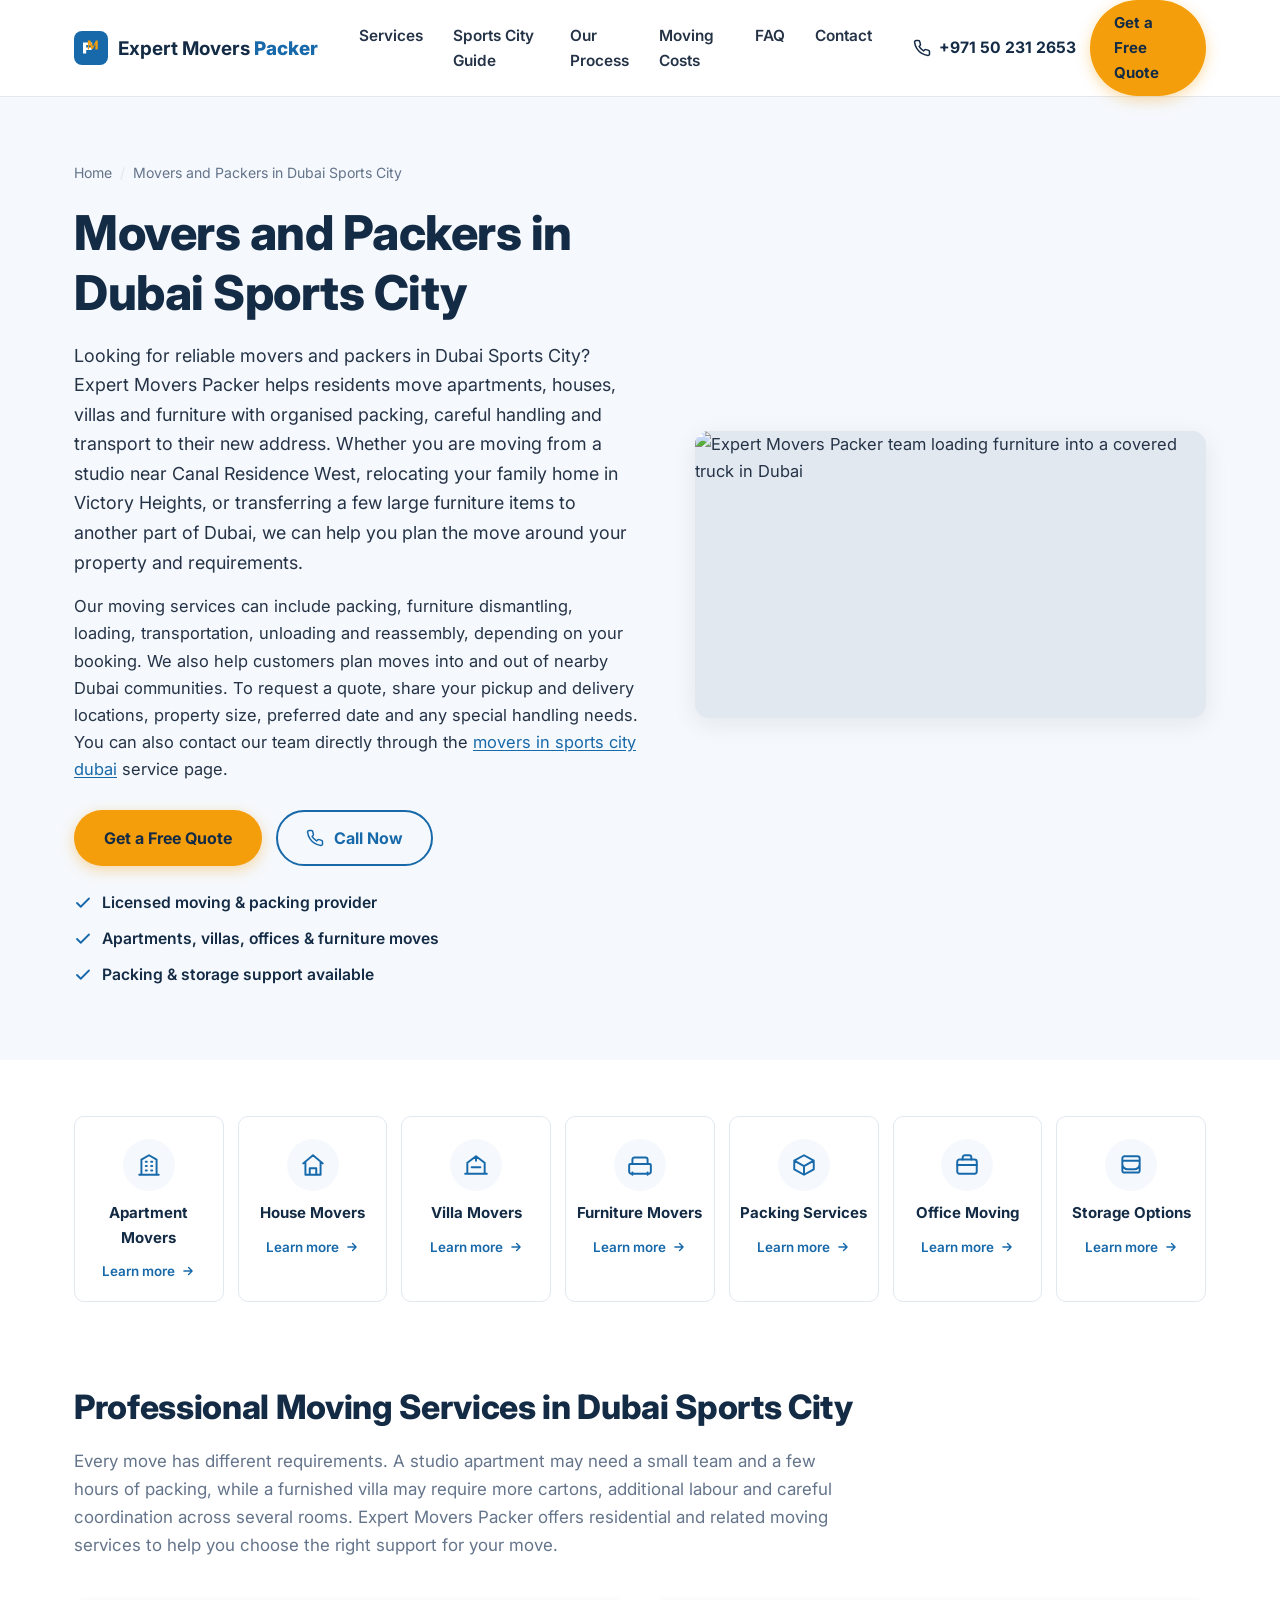
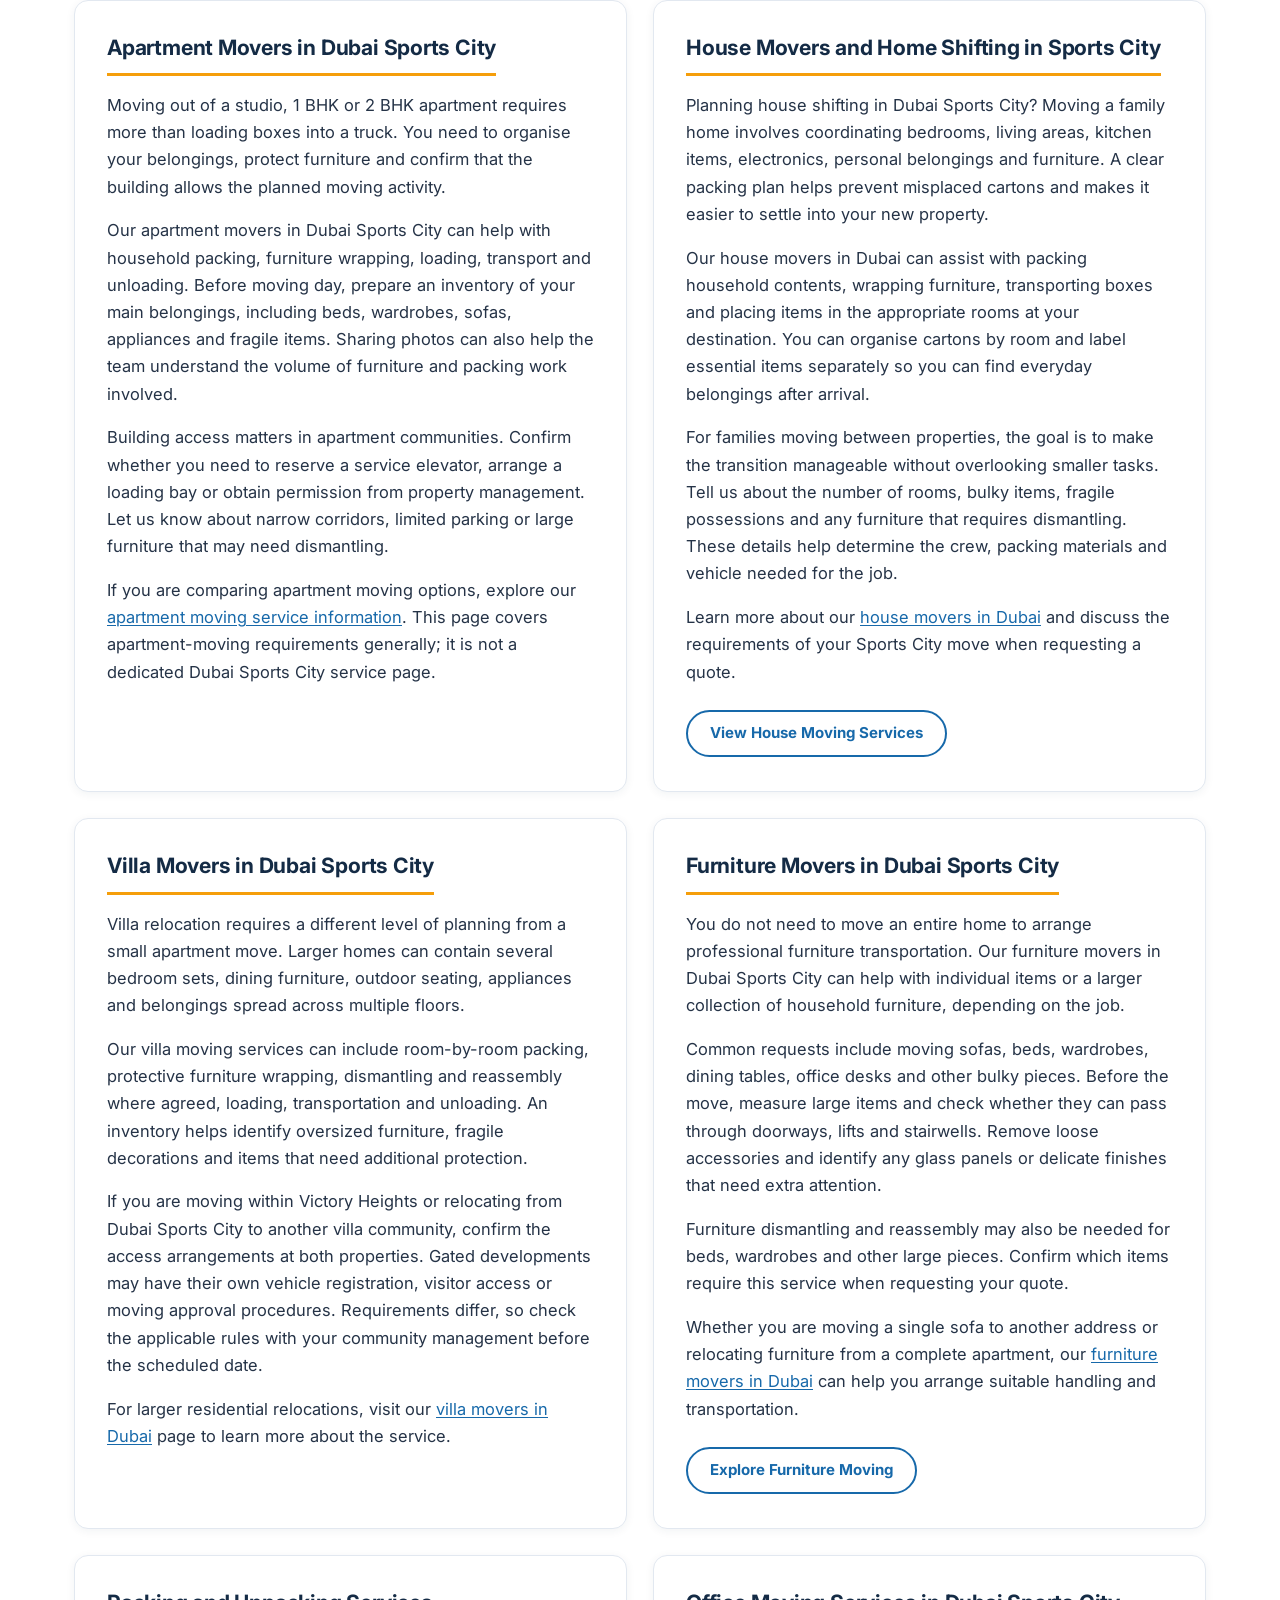
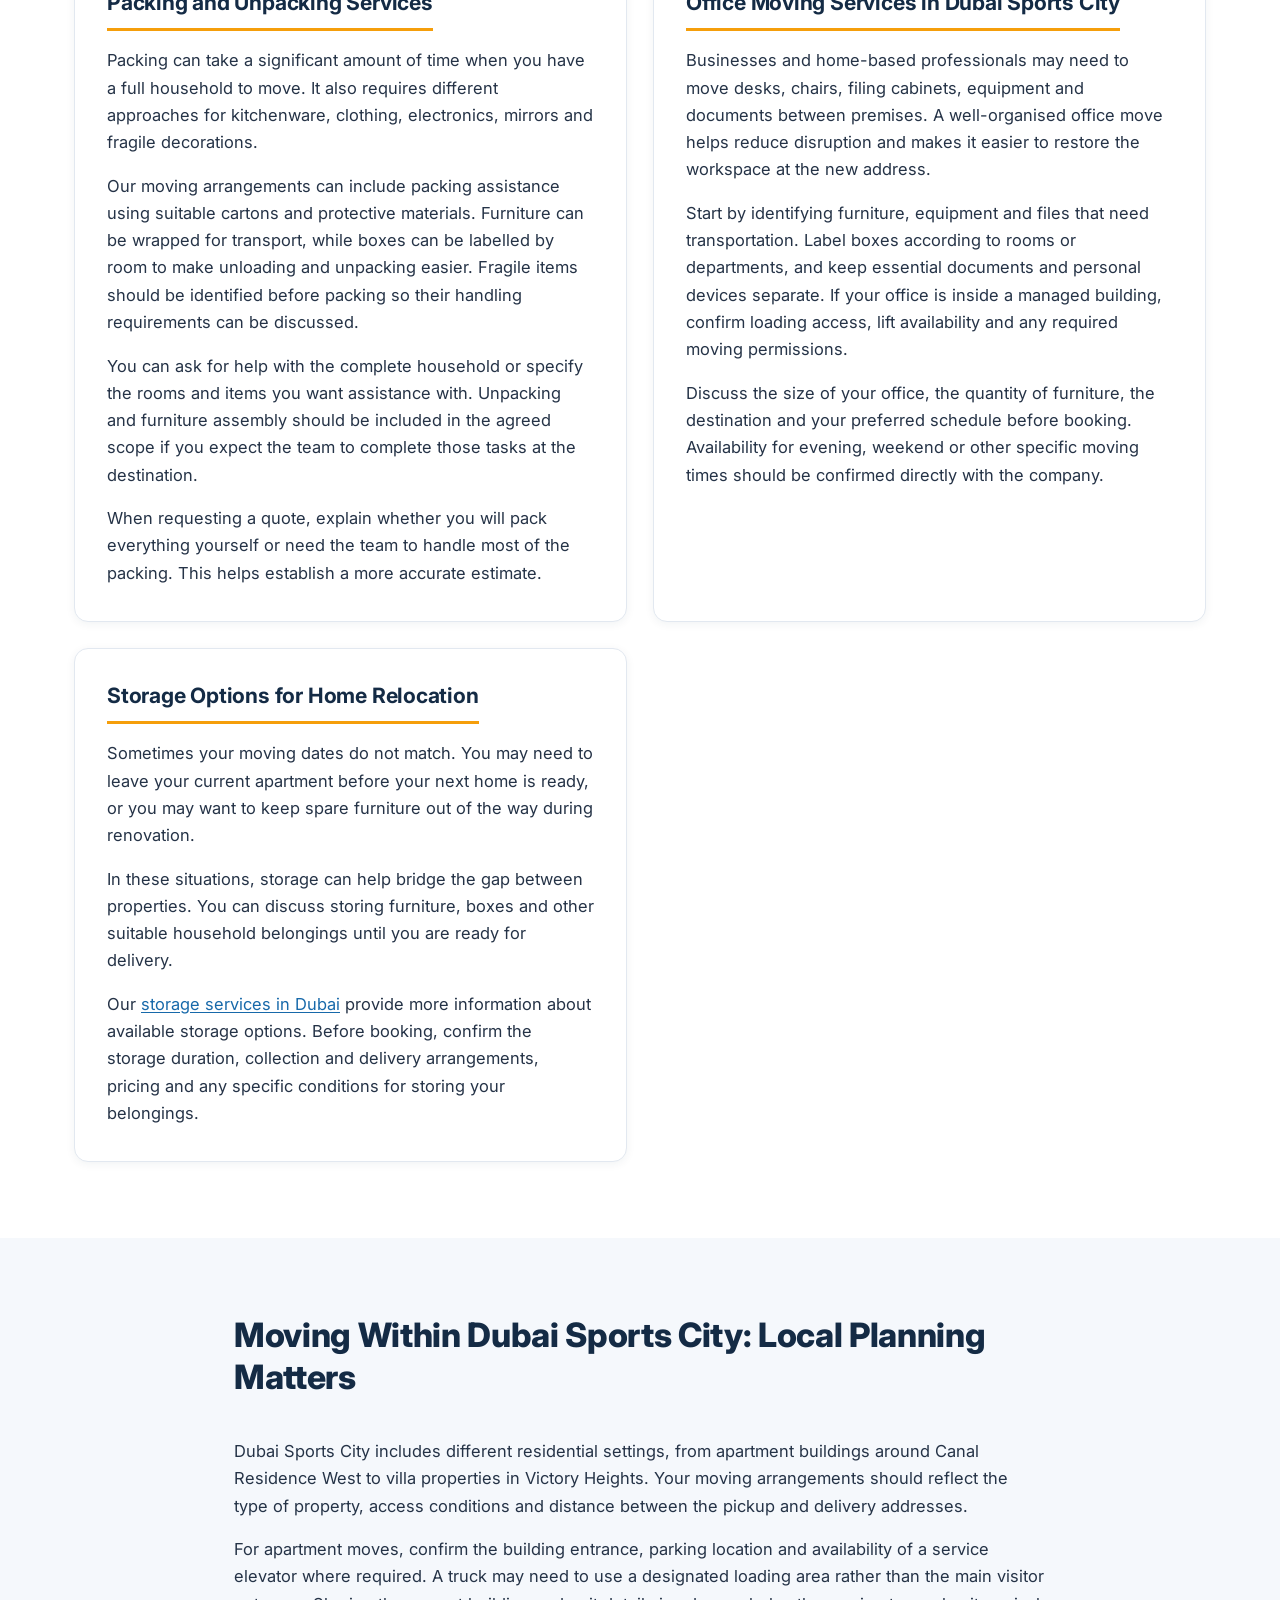
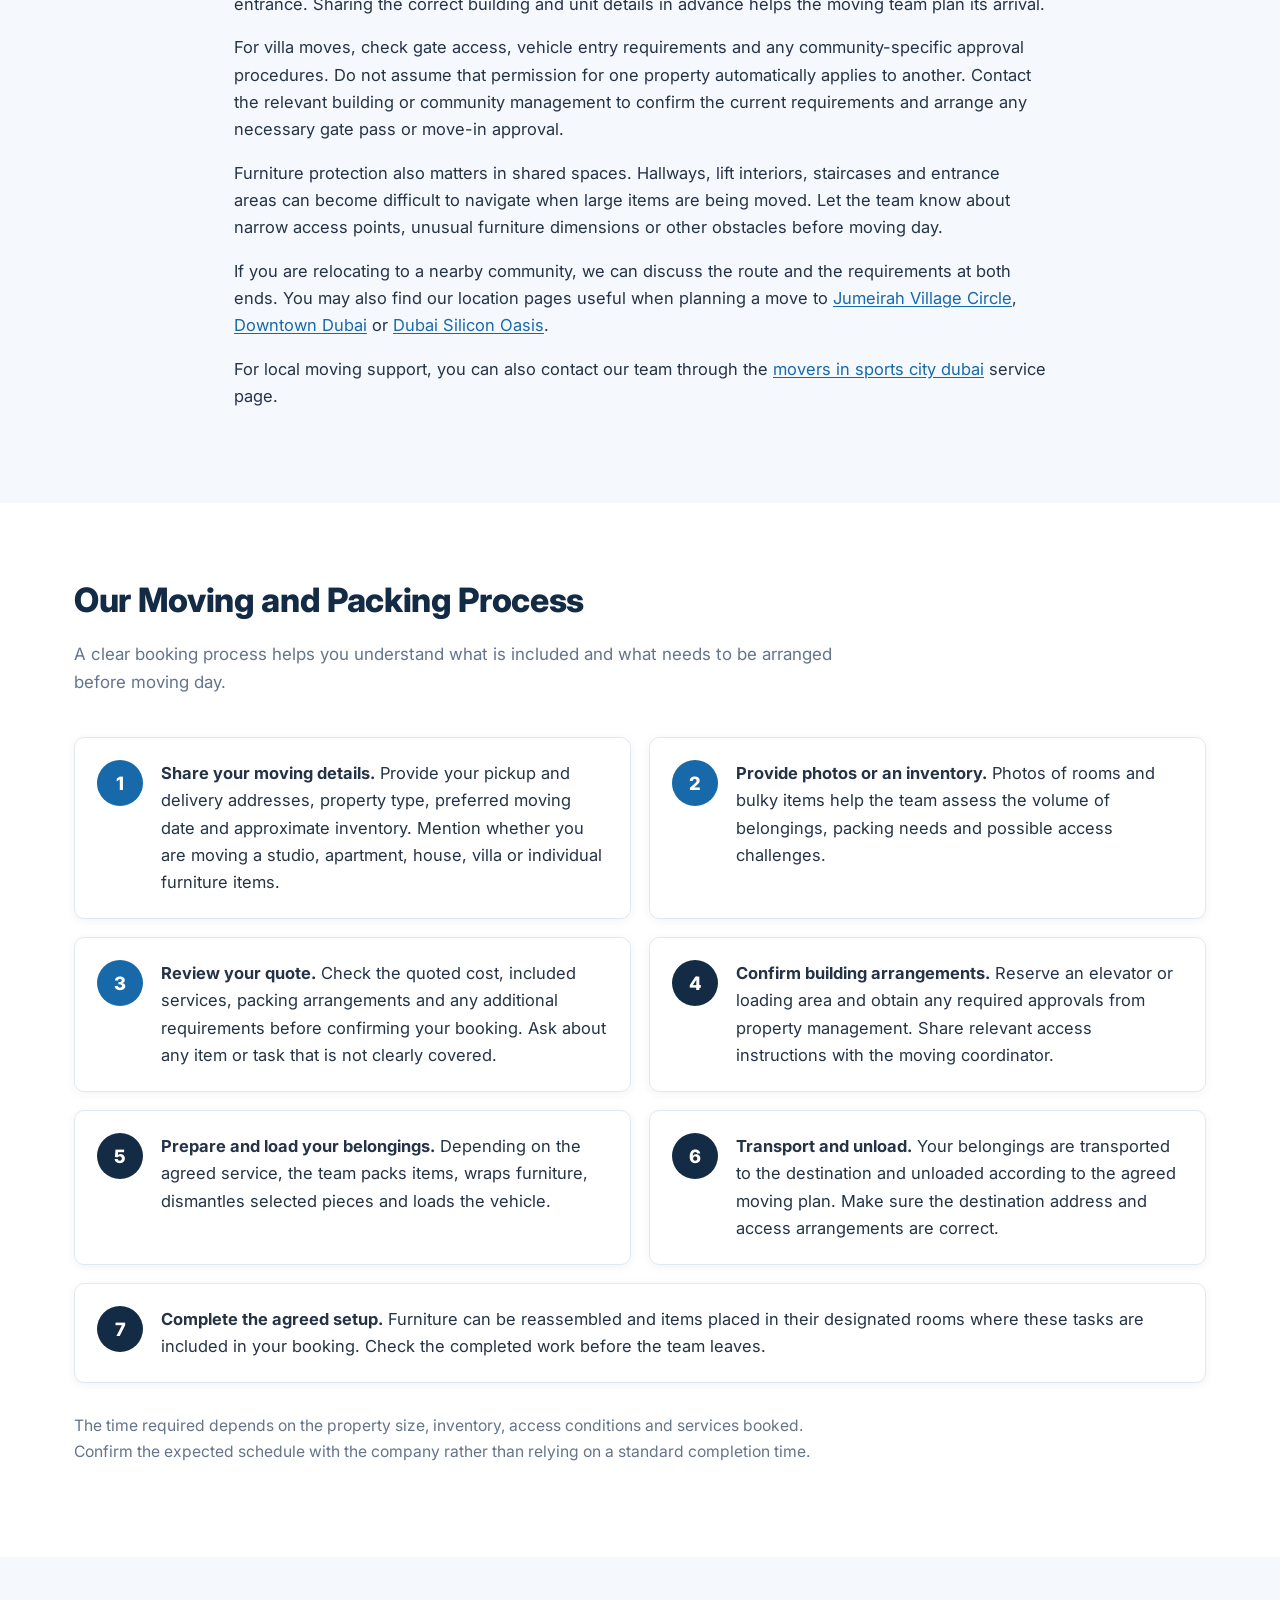
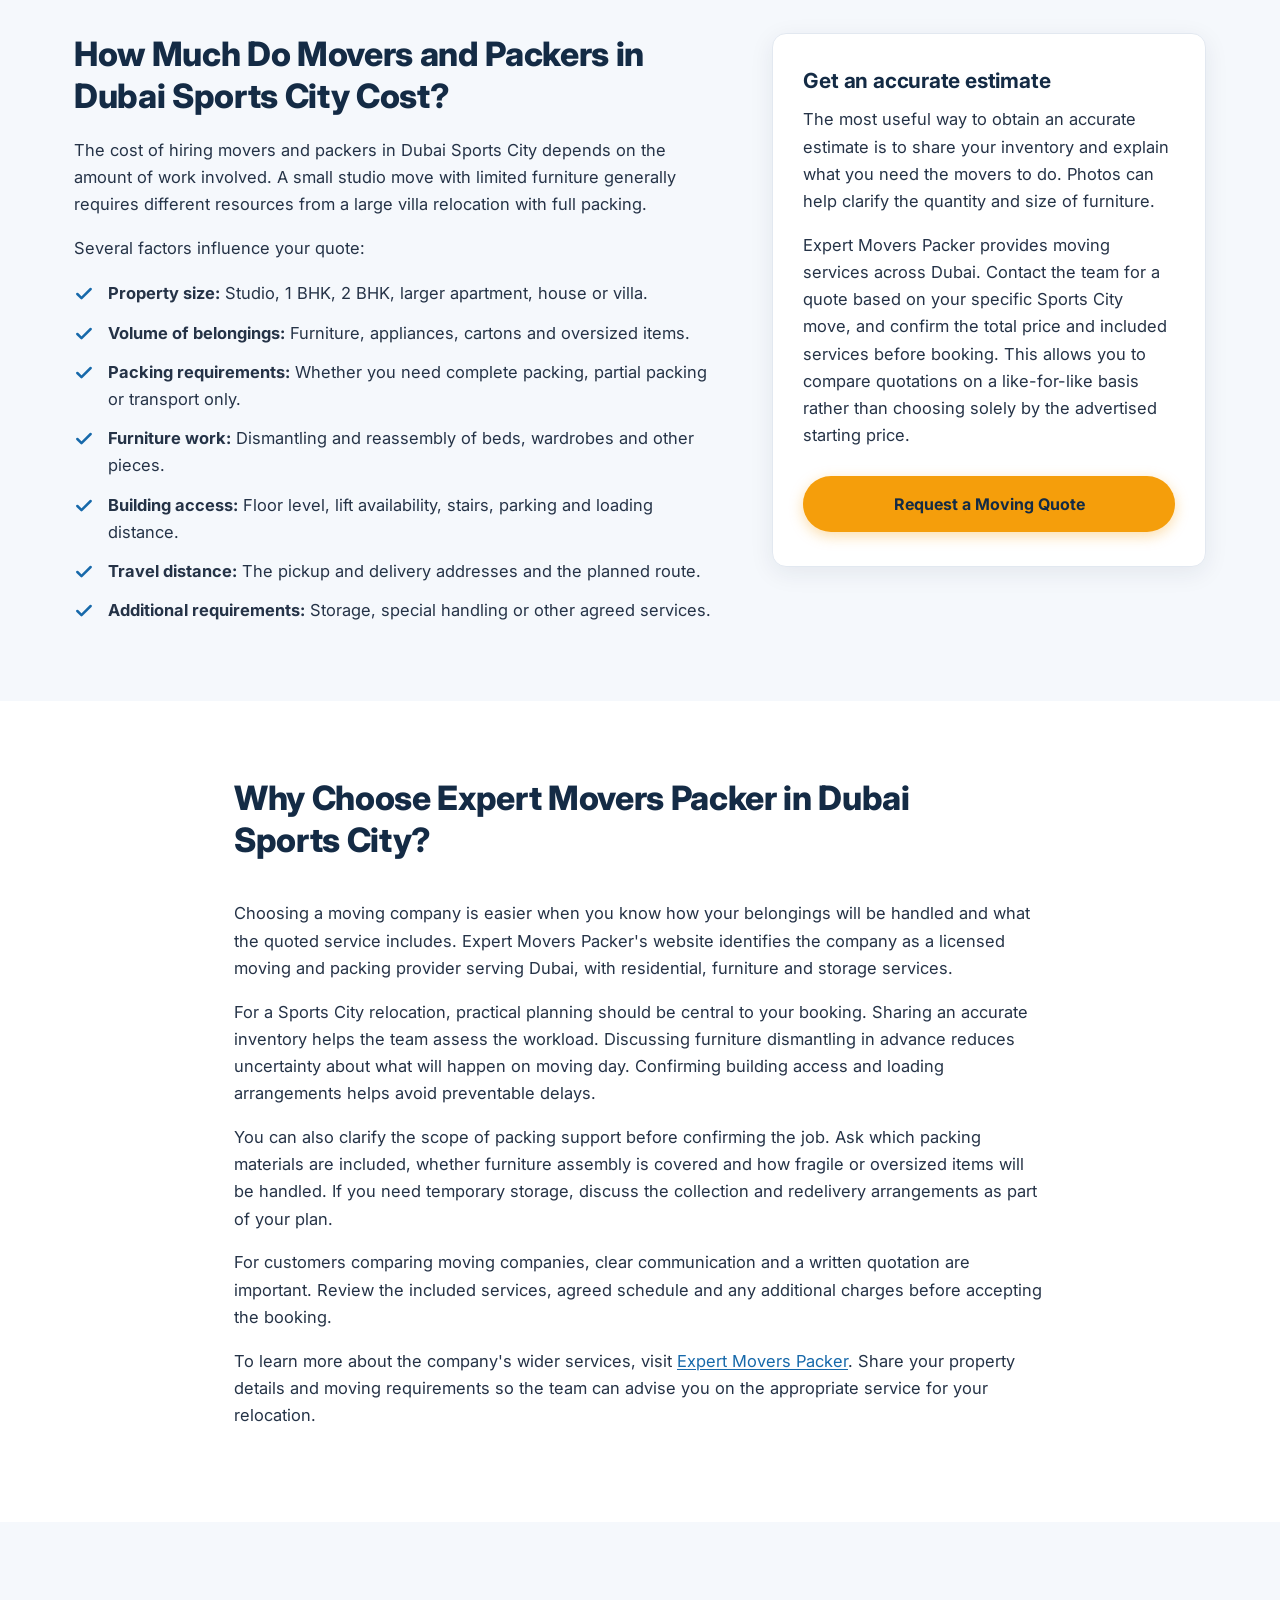
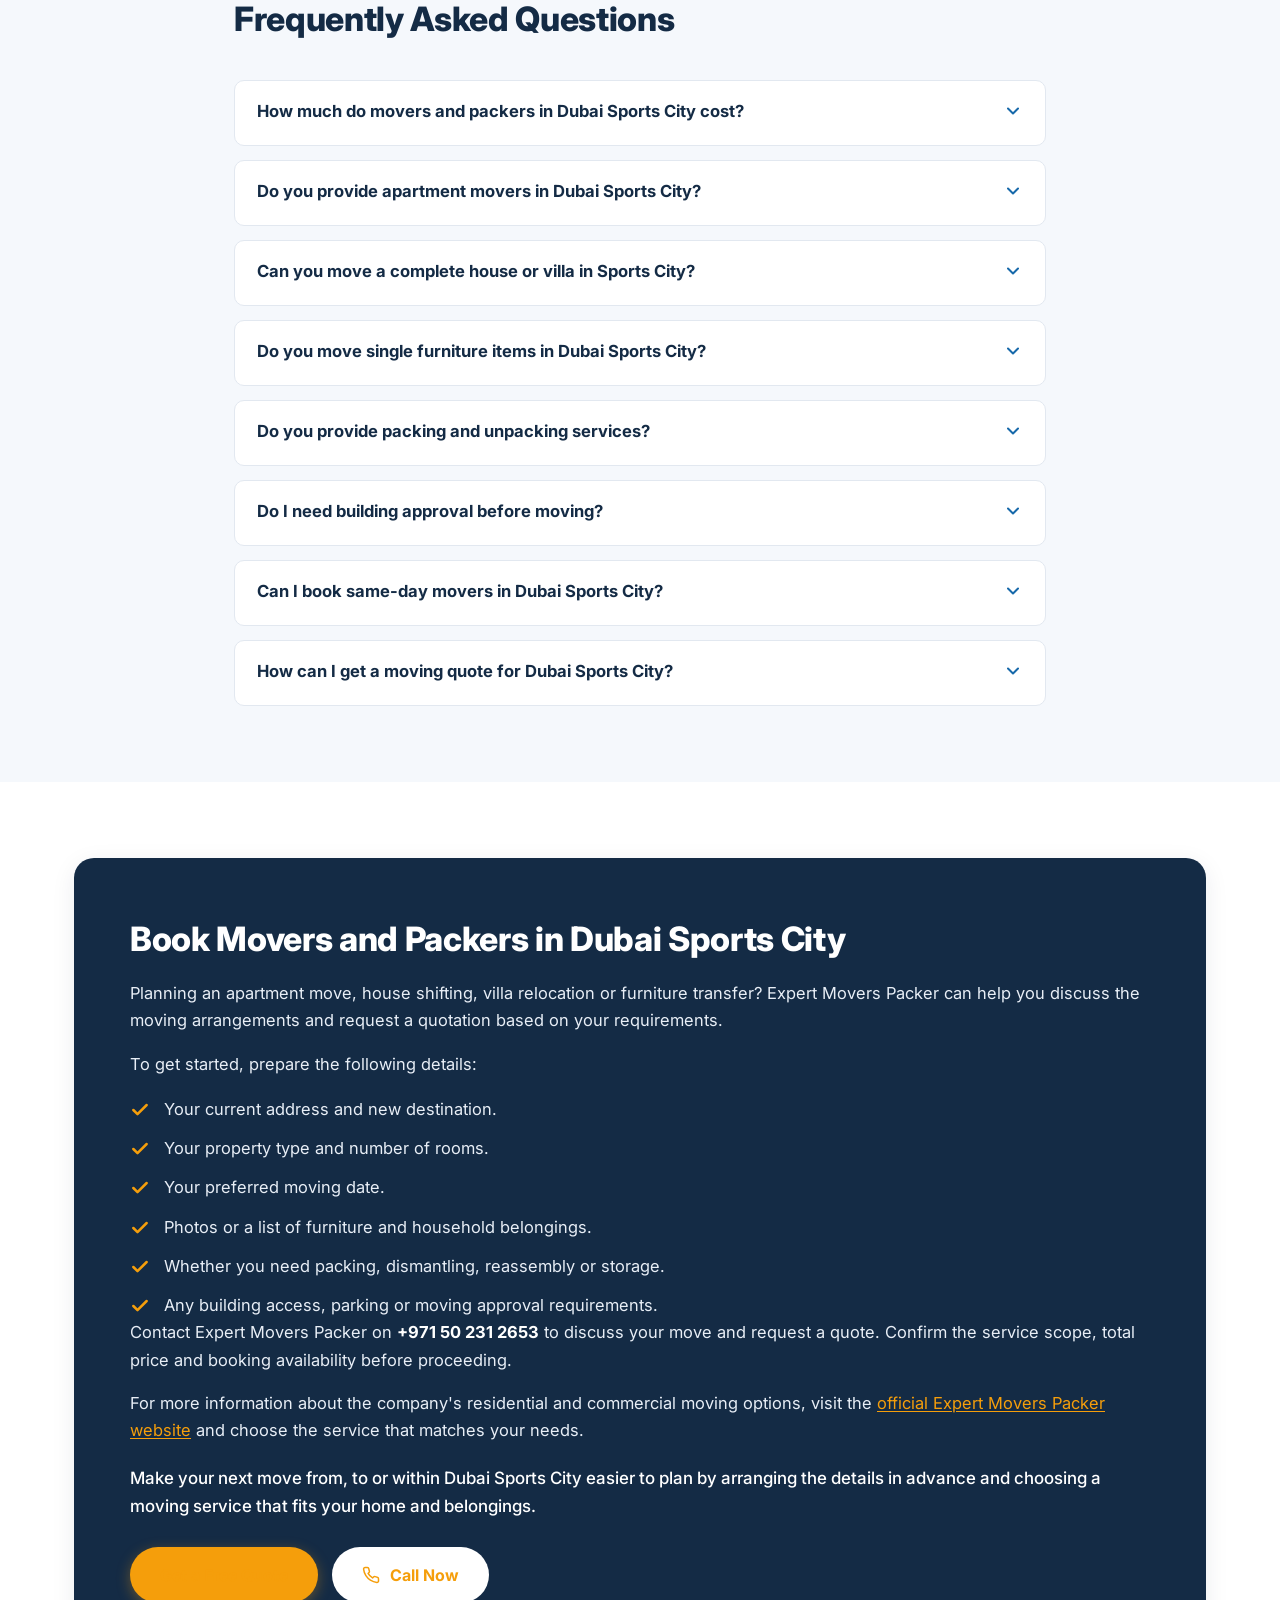
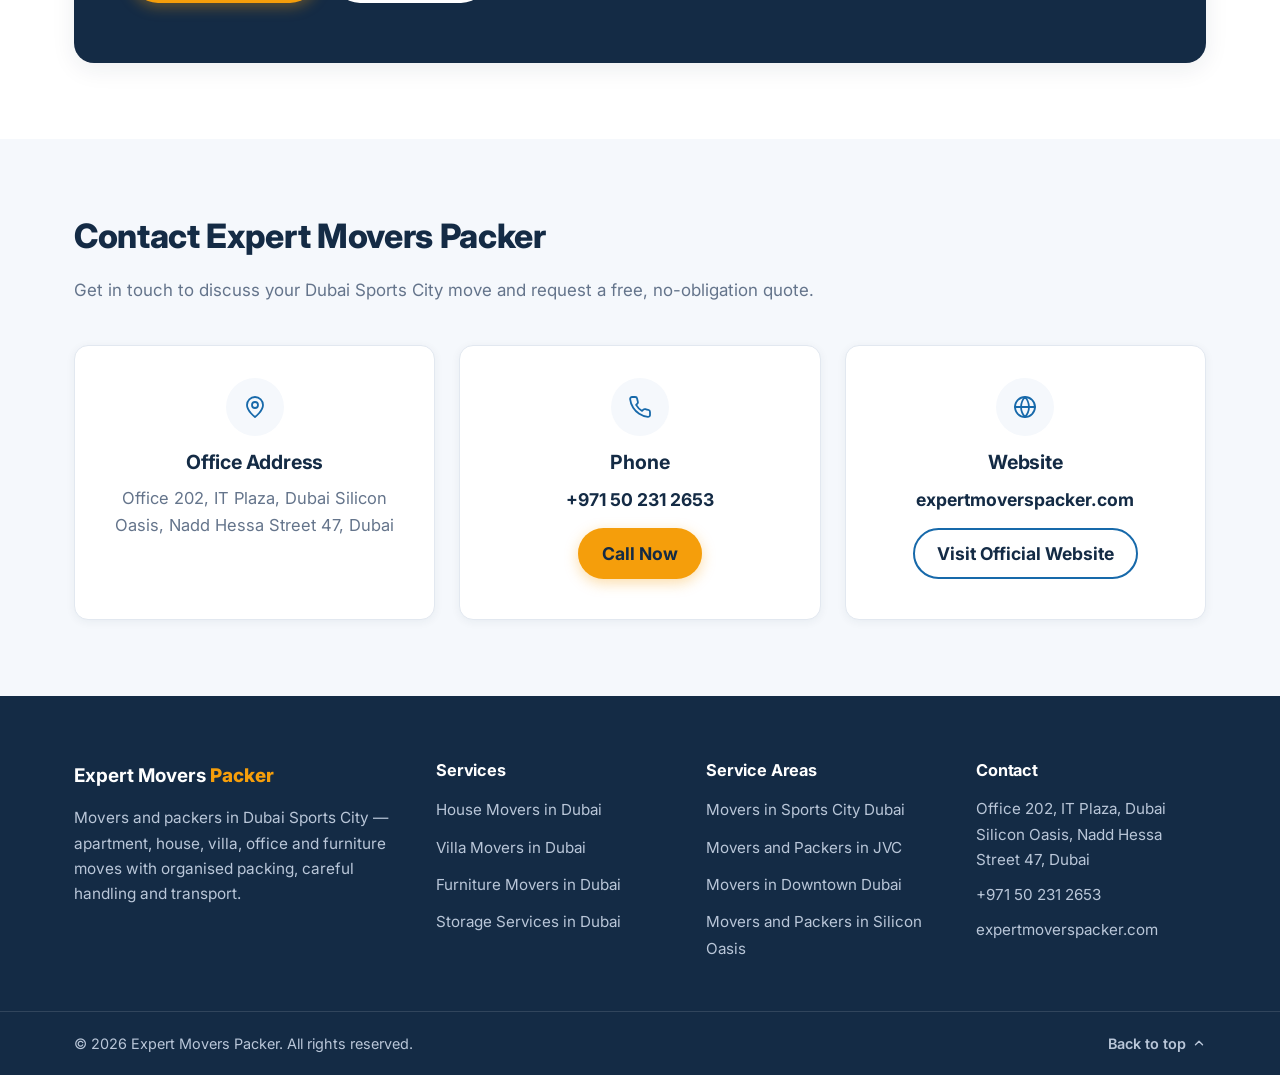
==== commit b66b4122: "Add files via upload" ====
--- a/index.html
+++ b/index.html
@@ -1,146 +1,575 @@
-<!doctype html>
+<!DOCTYPE html>
 <html lang="en">
 <head>
-<meta charset="utf-8">
-<meta name="viewport" content="width=device-width, initial-scale=1">
-<title>Movers and Packers in Business Bay Dubai | Expert Movers Packer</title>
-<meta name="description" content="Need movers and packers in Business Bay Dubai? Get help with apartment shifting, office relocation, furniture moving, packing and storage. Request a quote.">
-<meta name="theme-color" content="#142B45">
-<link rel="stylesheet" href="style.css">
-<script src="script.js" defer></script>
+  <meta charset="UTF-8">
+  <meta name="viewport" content="width=device-width, initial-scale=1.0">
+  <title>Movers and Packers in Dubai Sports City | Expert Movers</title>
+  <meta name="description" content="Need movers and packers in Dubai Sports City? Book apartment, house, villa and furniture moving with packing support. Request your moving quote today.">
+  <link rel="canonical" href="https://expertmoverspacker.com/movers-sports-city-dubai">
+  <meta name="robots" content="index, follow">
+  <meta name="theme-color" content="#142B45">
+
+  <!-- Open Graph -->
+  <meta property="og:type" content="website">
+  <meta property="og:locale" content="en_US">
+  <meta property="og:title" content="Movers and Packers in Dubai Sports City | Expert Movers">
+  <meta property="og:description" content="Need movers and packers in Dubai Sports City? Book apartment, house, villa and furniture moving with packing support. Request your moving quote today.">
+  <meta property="og:url" content="https://expertmoverspacker.com/movers-sports-city-dubai">
+  <meta property="og:site_name" content="Expert Movers Packer">
+  <meta property="og:image" content="https://expertmoverspacker.com/wp-content/uploads/2026/06/Expert-Movers-Packer-team-loading-furniture-into-a-covered-truck-in-Dubai.webp">
+  <meta property="og:image:alt" content="Expert Movers Packer team loading furniture into a covered truck in Dubai">
+
+  <!-- Twitter -->
+  <meta name="twitter:card" content="summary_large_image">
+  <meta name="twitter:title" content="Movers and Packers in Dubai Sports City | Expert Movers">
+  <meta name="twitter:description" content="Need movers and packers in Dubai Sports City? Book apartment, house, villa and furniture moving with packing support. Request your moving quote today.">
+  <meta name="twitter:image" content="https://expertmoverspacker.com/wp-content/uploads/2026/06/Expert-Movers-Packer-team-loading-furniture-into-a-covered-truck-in-Dubai.webp">
+
+  <!-- Fonts -->
+  <link rel="preconnect" href="https://fonts.googleapis.com">
+  <link rel="preconnect" href="https://fonts.gstatic.com" crossorigin>
+  <link href="https://fonts.googleapis.com/css2?family=Inter:wght@400;500;600;700;800&display=swap" rel="stylesheet">
+
+  <link rel="stylesheet" href="style.css">
+
+  <!-- Structured data -->
+  <script type="application/ld+json">
+  {
+    "@context": "https://schema.org",
+    "@type": "MovingCompany",
+    "@id": "https://expertmoverspacker.com/#business",
+    "name": "Expert Movers Packer",
+    "url": "https://expertmoverspacker.com/",
+    "telephone": "+971502312653",
+    "address": {
+      "@type": "PostalAddress",
+      "streetAddress": "Office 202, IT Plaza, Dubai Silicon Oasis, Nadd Hessa Street 47",
+      "addressLocality": "Dubai",
+      "addressCountry": "AE"
+    },
+    "areaServed": {
+      "@type": "Place",
+      "name": "Dubai Sports City, Dubai, UAE"
+    },
+    "description": "Licensed movers and packers in Dubai Sports City. Apartment, house, villa, office and furniture moves with packing, loading, transport and storage support."
+  }
+  </script>
+  <script type="application/ld+json">
+  {
+    "@context": "https://schema.org",
+    "@type": "WebPage",
+    "@id": "https://expertmoverspacker.com/movers-sports-city-dubai#webpage",
+    "url": "https://expertmoverspacker.com/movers-sports-city-dubai",
+    "name": "Movers and Packers in Dubai Sports City | Expert Movers",
+    "description": "Need movers and packers in Dubai Sports City? Book apartment, house, villa and furniture moving with packing support. Request your moving quote today.",
+    "inLanguage": "en",
+    "isPartOf": { "@id": "https://expertmoverspacker.com/#website" },
+    "about": { "@id": "https://expertmoverspacker.com/#business" }
+  }
+  </script>
+  <script type="application/ld+json">
+  {
+    "@context": "https://schema.org",
+    "@type": "BreadcrumbList",
+    "itemListElement": [
+      { "@type": "ListItem", "position": 1, "name": "Home", "item": "https://expertmoverspacker.com/" },
+      { "@type": "ListItem", "position": 2, "name": "Movers and Packers in Dubai Sports City", "item": "https://expertmoverspacker.com/movers-sports-city-dubai" }
+    ]
+  }
+  </script>
+  <script type="application/ld+json">
+  {
+    "@context": "https://schema.org",
+    "@type": "FAQPage",
+    "mainEntity": [
+      { "@type": "Question", "name": "How much do movers and packers in Dubai Sports City cost?", "acceptedAnswer": { "@type": "Answer", "text": "The price depends on your property size, furniture volume, packing requirements, access conditions and destination. A studio move and a full villa relocation will have different requirements. Share your inventory and moving addresses with Expert Movers Packer to request a quote for your specific move." } },
+      { "@type": "Question", "name": "Do you provide apartment movers in Dubai Sports City?", "acceptedAnswer": { "@type": "Answer", "text": "You can enquire about apartment moving services for studios, 1 BHK flats, 2 BHK apartments and larger homes. Share your inventory, floor level and building access details when requesting a quote. Confirm any service elevator booking or moving approval required by your building management." } },
+      { "@type": "Question", "name": "Can you move a complete house or villa in Sports City?", "acceptedAnswer": { "@type": "Answer", "text": "You can request a quote for a complete house or villa relocation, including packing, furniture handling, transport and unloading. The final arrangement depends on the number of rooms, belongings and access requirements. Discuss any large furniture, outdoor items and community entry procedures before booking." } },
+      { "@type": "Question", "name": "Do you move single furniture items in Dubai Sports City?", "acceptedAnswer": { "@type": "Answer", "text": "Yes, you can enquire about moving individual items such as sofas, beds, wardrobes or dining tables. Provide photos, dimensions where possible, and both addresses so the team can assess the job. Confirm the price and whether dismantling or reassembly is included." } },
+      { "@type": "Question", "name": "Do you provide packing and unpacking services?", "acceptedAnswer": { "@type": "Answer", "text": "Packing assistance can be discussed as part of your moving booking. Explain whether you need complete packing, help with fragile items or support for selected rooms. Confirm which materials, unpacking tasks and furniture assembly services are included in the final quotation." } },
+      { "@type": "Question", "name": "Do I need building approval before moving?", "acceptedAnswer": { "@type": "Answer", "text": "Some apartment buildings and gated communities require advance approval, service elevator reservations, vehicle registration or a gate pass. Requirements vary by property. Contact your building or community management before moving day and share any relevant instructions with your moving coordinator." } },
+      { "@type": "Question", "name": "Can I book same-day movers in Dubai Sports City?", "acceptedAnswer": { "@type": "Answer", "text": "Same-day moving may be possible depending on crew availability, vehicle availability, the size of your move and building access requirements. Contact Expert Movers Packer with your preferred date and moving details to check availability. Do not assume a same-day booking is confirmed until the company agrees." } },
+      { "@type": "Question", "name": "How can I get a moving quote for Dubai Sports City?", "acceptedAnswer": { "@type": "Answer", "text": "Share your pickup and delivery addresses, property type, preferred date, inventory and packing requirements with Expert Movers Packer. Photos of furniture and rooms can help explain the workload. Review the quotation and confirm the included services before finalising your booking." } }
+    ]
+  }
+  </script>
 </head>
 <body>
-<header class="site-header"><div class="container nav-wrap"><a class="brand" href="index.html" aria-label="Expert Movers Packer home"><span class="brand-mark">E</span><span>Expert Movers <b>Packer</b><small>RELOCATION SERVICES</small></span></a><button class="menu-toggle" aria-expanded="false" aria-controls="primary-nav" aria-label="Open navigation"><span></span><span></span><span></span></button><nav id="primary-nav" class="primary-nav"><a href="index.html">Home</a><a href="index.html#services">Services</a><a href="blogs.html">Blogs</a><a href="index.html#contact">Contact</a><a class="nav-quote" href="index.html#contact">Get a Quote</a><a class="nav-call" href="tel:+971502312653">Call Now</a></nav></div></header>
-<main>
-<section class="hero"><div class="container hero-grid"><div class="hero-copy"><h1 id="top">Movers and Packers in Business Bay</h1>
-<p>Planning a move? Our <a href="https://expertmoverspacker.com/movers-business-bay/">movers and packers in business bay</a> service helps residents and businesses relocate with packing, furniture handling, transportation, and unloading. Tell us about your property, moving date, and building access needs to request a quote.</p>
-<div class="hero-actions"><a class="btn btn-primary" href="#contact">Get a Free Quote</a><a class="btn btn-outline" href="tel:+971502312653">Call Now: +971 50 231 2653</a></div><div class="hero-points"><span>Apartment moving</span><span>Office relocation</span><span>Furniture moving</span></div></div><div class="hero-visual"><img src="https://images.unsplash.com/photo-1600585154340-be6161a56a0c?auto=format&fit=crop&w=1100&q=85" alt="Bright modern apartment prepared for a move" width="1100" height="900"><div class="image-note"><span class="note-icon">✓</span><div><strong>Plan your move with clarity</strong><small>Packing, transport and delivery arrangements</small></div></div></div></div></section>
-<div class="content-wrap">
-<section class="section" id="services"><div class="container"><h2>Professional Moving Services in Business Bay</h2>
-<p>Business Bay has a mix of high-rise apartments, commercial offices, and modern residential developments. Moving between these properties often requires more than a truck and a few helping hands. You may need to coordinate building access, protect bulky furniture, reserve a service lift, or arrange a move outside normal office hours.</p>
-<p>Expert Movers Packer provides residential and commercial relocation services based on your property, inventory, destination, and preferred schedule. We discuss the work before moving day so you understand what the service includes and what you need to arrange with building management.</p>
-<h3>Apartment Movers in Business Bay</h3>
-<p>Moving from a studio to a larger flat or changing towers within Business Bay requires careful planning. Our apartment moving service can cover furniture protection, packing, loading, transportation, unloading, and agreed furniture reassembly.</p>
-<p>We can help with studio, 1 BHK, 2 BHK, and larger apartment moves. Before the move, prepare a list of your furniture, appliances, boxes, and fragile belongings. Share photos of oversized items so the team can assess the handling requirements.</p>
-<p>High-rise moves also depend on lift availability, loading access, and building rules. Confirm these details before booking your moving date.</p>
-<p>If you are comparing services for a wider relocation, explore our <a href="https://expertmoverspacker.com/apartment-movers-in-dubai/">apartment movers in Dubai</a> page for more information.</p>
-<h3>House Movers and Home Shifting</h3>
-<p>Our house moving service supports customers relocating their household belongings within Business Bay or moving to another Dubai community. We can plan the handling of beds, wardrobes, sofas, dining tables, kitchenware, electronics, clothing, and packed cartons.</p>
-<p>For house shifting in Business Bay, tell us whether you need full packing or only transportation and furniture handling. This helps us understand the required materials, labour, and time.</p>
-<p>You can also review our <a href="https://expertmoverspacker.com/house-movers-dubai/">house movers in Dubai</a> service if your move involves a different residential area.</p>
-<h3>Furniture Movers in Business Bay</h3>
-<p>Need to move a sofa, bed, wardrobe, dining table, or a few office cabinets rather than an entire property? Furniture moving services can be suitable for single-item transportation and larger furniture collections, subject to the agreed service scope.</p>
-<p>Large items may need dismantling before they can pass through apartment doors, corridors, or lifts. Protective wrapping also helps reduce the risk of scratches during handling and transportation.</p>
-<p>Tell us the furniture dimensions, pickup floor, destination, and access conditions when requesting a quote. Our team can then assess the handling and transport requirements.</p>
-<p>Learn more about our <a href="https://expertmoverspacker.com/furniture-movers-dubai/">furniture movers in business bay Dubai</a> service.</p>
-<h3>Office Movers in Business Bay</h3>
-<p>Business Bay is home to offices, startups, and commercial businesses that need planned relocation. Office moving involves more than desks and chairs. Workstations, filing cabinets, monitors, printers, networking equipment, and business documents all need suitable handling.</p>
-<p>We can help plan office furniture packing, labelling, loading, transport, and unloading according to the agreed scope. Label boxes by department or room so staff can identify their belongings at the new location.</p>
-<p>Where possible, schedule the move around your business hours. Evening or weekend work may be considered after the team confirms availability and building access requirements.</p>
-<p>For broader commercial relocation needs, visit our <a href="https://expertmoverspacker.com/office-movers-dubai/">office movers in business bay Dubai</a> page.</p>
-<h3>Villa Moving Services</h3>
-<p>Although Business Bay is mainly associated with apartments and commercial buildings, some customers also need to move between the district and villas elsewhere in Dubai.</p>
-<p>Villa moves can involve more furniture, outdoor items, multiple bedrooms, appliances, and additional packing. The moving plan should reflect the total inventory, property access, and distance between addresses.</p>
-<p>Share the number of rooms and any unusually large or delicate items before booking. This helps determine the crew, vehicle capacity, packing materials, and estimated time required.</p>
-<p>Explore our <a href="https://expertmoverspacker.com/villa-movers-dubai/">villa moving services in Dubai</a> for larger residential relocations.</p>
-<h3>Packing and Unpacking Services</h3>
-<p>Packing requirements depend on the items you own and how much preparation you want to handle yourself. You can discuss full-property packing or help with selected belongings.</p>
-<p>Kitchenware, mirrors, glass tables, framed artwork, and electronics need appropriate protection. Keep important documents, valuables, medicines, and essential personal items separate from general moving cartons.</p>
-<p>If you pack some items yourself, label each box with its destination room and note any fragile contents. Let the team know about items that need special handling before moving day.</p>
-<p>Unpacking and furniture setup can also be included when agreed in advance. Confirm which rooms need attention first so the most important items are accessible after delivery.</p>
-<h3>Storage Services for Business Bay Moves</h3>
-<p>Temporary storage can help when your new apartment is not ready, your lease dates do not match, or you are renovating your property. Businesses may also need storage for surplus furniture, equipment, or stock.</p>
-<p>Before booking, confirm the storage period, collection and redelivery arrangements, permitted items, access conditions, and any applicable insurance options.</p>
-<p>Our <a href="https://expertmoverspacker.com/storage-services-dubai/">storage services in Dubai</a> page explains the available storage options. Tell us whether you need to store a few pieces of furniture, packed boxes, or the contents of an entire property.</p>
-</div></section><section class="section section-soft" id="local"><div class="container"><h2>Moving Within Business Bay: Local Planning Matters</h2>
-<p>Business Bay has different residential and commercial building layouts, so one moving plan will not suit every address. A studio move from a residential tower may require different arrangements from relocating an office with multiple workstations.</p>
-<p>Developments such as Executive Towers and Bay Square illustrate the range of property types in the district. The Binary is another relevant commercial location. However, each building has its own access arrangements, and customers should confirm the current requirements with management.</p>
-<h4>Check Building Access Before Moving Day</h4>
-<p>Start by confirming the exact tower, unit number, entrance, and loading location. If your building requires a move permit, management approval, or service elevator reservation, arrange it before the scheduled move.</p>
-<p>Ask management about permitted moving hours, vehicle registration, loading-bay use, and any security documentation. Do not assume that approval for one tower also applies to another.</p>
-<h4>Plan for Furniture and Loading Access</h4>
-<p>Large sofas, wardrobes, beds, and office cabinets may need dismantling to fit through corridors or lifts. Share photos and dimensions of bulky items when requesting your estimate.</p>
-<p>Also check where the moving vehicle can stop and how far the team must carry items between the loading area and the property. These details can affect labour requirements and moving time.</p>
-<h4>Coordinate Pickup and Delivery</h4>
-<p>Moves within Business Bay may involve short driving distances but still require careful timing. Traffic around Marasi Drive and nearby connections to Al Khail Road or Sheikh Zayed Road can affect the journey, depending on the route and time.</p>
-<p>For moves between Business Bay and Downtown Dubai, confirm both addresses and the access arrangements at each property. The team can then plan the loading, transport, and delivery sequence around the agreed schedule.</p>
-</div></section><section class="section"><div class="container"><h2>Our Moving and Packing Process</h2>
-<p>A clear booking process helps you understand the work before the team arrives.</p>
-<p class="process-step"><strong>1. Share both addresses.</strong> Provide your pickup and delivery locations, including building names, unit numbers, and any useful entrance instructions.</p>
-<p class="process-step"><strong>2. Explain your inventory.</strong> Tell us whether you are moving a studio, apartment, office, house, villa, or selected furniture items. Mention fragile, oversized, or unusually heavy belongings.</p>
-<p class="process-step"><strong>3. Send photos when useful.</strong> Photos of large furniture, appliances, and packed belongings help the team assess the volume and handling requirements.</p>
-<p class="process-step"><strong>4. Review your quotation.</strong> Check the quoted price, packing materials, labour, transport, dismantling, reassembly, and any additional services included.</p>
-<p class="process-step"><strong>5. Confirm building arrangements.</strong> Arrange required approvals, service lifts, parking, and access instructions with the relevant building management.</p>
-<p class="process-step"><strong>6. Prepare and transport your belongings.</strong> On the agreed date, the team carries out the booked packing, protection, loading, and transportation work.</p>
-<p class="process-step"><strong>7. Complete delivery and setup.</strong> Belongings are unloaded at the destination. Furniture assembly, placement, and unpacking are completed according to the agreed scope.</p>
-<p>The time and team size depend on the inventory, property size, building access, travel distance, and services you book.</p>
-</div></section><section class="section section-soft"><div class="container"><h2>How Much Do Movers and Packers in Business Bay Cost?</h2>
-<p>The cost of moving in Business Bay depends on the work involved. A studio move with a limited inventory will usually require a different budget from a furnished two-bedroom apartment or a full office relocation.</p>
-<p>The main factors include:</p>
-<ul>
-<li><strong>Property size:</strong> Studios, 1 BHK flats, 2 BHK apartments, and larger properties have different moving requirements.</li>
-<li><strong>Furniture volume:</strong> More items can require additional packing materials, labour, or vehicle capacity.</li>
-<li><strong>Packing services:</strong> Full packing generally involves more work than transporting belongings that are already prepared.</li>
-<li><strong>Furniture assembly:</strong> Beds, wardrobes, and other dismantled items may affect the quotation.</li>
-<li><strong>Building access:</strong> Lift availability, stairs, carrying distance, and loading arrangements can affect the work required.</li>
-<li><strong>Travel distance:</strong> The pickup and destination addresses help determine the transport plan.</li>
-<li><strong>Additional services:</strong> Storage, unpacking, and special handling may change the total cost.</li>
-</ul>
-<p>For an accurate moving cost in Business Bay, share both addresses, your preferred date, an inventory, and photos of bulky items. Ask for a written quotation that clearly states the included services and any potential extra charges.</p>
-<p>This makes it easier to compare offers on the same basis rather than choosing a company on its headline price alone.</p>
-</div></section><section class="section"><div class="container"><h2>What to Look for When Choosing Movers in Business Bay</h2>
-<p>Before hiring a moving company, compare the details of the service rather than relying only on promotional claims.</p>
-<ul>
-<li><strong>Written quotations:</strong> Check the total price and the work covered.</li>
-<li><strong>Packing and protection:</strong> Confirm which materials and packing tasks are included.</li>
-<li><strong>Furniture handling:</strong> Ask whether dismantling and reassembly form part of the agreed service.</li>
-<li><strong>Building coordination:</strong> Discuss permits, lift reservations, loading access, and security procedures.</li>
-<li><strong>Delivery arrangements:</strong> Confirm the moving date, expected arrival window, and destination details.</li>
-<li><strong>Additional charges:</strong> Ask about storage, extra labour, special handling, and any access-related costs.</li>
-<li><strong>Business credentials:</strong> Verify the company's trade licence and request written details of any insurance coverage relevant to your belongings.</li>
-</ul>
-<p>These checks help you understand what you are paying for and reduce the risk of unexpected arrangements on moving day.</p>
-</div></section><section class="section section-soft"><div class="container"><h2>Why Choose Expert Movers Packer?</h2>
-<p>Expert Movers Packer provides moving and packing services for residential and commercial customers across Dubai. Our <a href="https://expertmoverspacker.com/">moving services in Dubai</a> cover different relocation needs, from apartment shifting and furniture transportation to office moves and storage arrangements.</p>
-<p>For a Business Bay move, the practical starting point is understanding your inventory, access requirements, and destination. Sharing these details in advance helps the team assess the job and prepare a suitable quotation.</p>
-<p>Before confirming your booking, review the written scope of work, the packing and furniture-handling arrangements, and any building-related responsibilities. You should also clarify whether your selected service includes dismantling, reassembly, unpacking, or temporary storage.</p>
-<p>The goal is to give you a clear plan that fits your property and moving requirements rather than offering a one-size-fits-all package.</p>
-</div></section><section class="section"><div class="container"><h2>Areas Near Business Bay We Can Help You Move To or From</h2>
-<p>Your move may start in Business Bay and finish elsewhere in Dubai, or the other way around. The destination, property type, and access conditions help determine the most suitable moving arrangement.</p>
-<p>We can discuss relocation requirements involving nearby Downtown Dubai and other Dubai communities, subject to service availability and the details of your booking.</p>
-<p>For example, moving from a Business Bay apartment to Downtown Dubai may involve coordinating access at two high-rise properties. A move to a villa community may require a different vehicle and loading plan based on the volume of furniture and the destination layout.</p>
-<p>When requesting a quote, provide both full addresses rather than only the names of the communities. This helps the team assess the route, property access, and services required.</p>
-<p>For relocation options across the city, visit our <a href="https://expertmoverspacker.com/">movers and packers Dubai</a> homepage.</p>
-</div></section><section class="section section-soft" id="faq"><div class="container"><h2>Frequently Asked Questions</h2>
-<h4>How much do movers and packers in Business Bay cost?</h4>
-<p>The price depends on your property size, inventory, packing requirements, furniture assembly, building access, and destination. Request a written estimate by sharing both addresses, your preferred moving date, and photos or a list of your belongings.</p>
-<h4>Do you provide apartment movers in Business Bay?</h4>
-<p>Yes, Expert Movers Packer lists apartment moving among its services. You can discuss studio, one-bedroom, two-bedroom, and larger apartment moves. Share your building details, inventory, and moving date so the team can assess your requirements and confirm availability.</p>
-<h4>Can you move office furniture and equipment?</h4>
-<p>Office relocation can include desks, chairs, cabinets, workstations, and other items covered by your quotation. Tell the team about fragile equipment, monitors, printers, and documents. Confirm any special handling needs and the building's permitted moving hours before booking.</p>
-<h4>Do I need building approval before moving in Business Bay?</h4>
-<p>Some buildings require management approval, a move permit, service elevator reservations, or vehicle registration. Requirements vary by property. Contact your building management before moving day and share the confirmed access instructions with your moving company.</p>
-<h4>Do you provide furniture dismantling and reassembly?</h4>
-<p>Furniture dismantling and reassembly can be discussed when you request a quote. List beds, wardrobes, desks, or other items that may need to be taken apart. Confirm which pieces are included in the agreed service before booking.</p>
-<h4>Can I book same-day movers in Business Bay?</h4>
-<p>Same-day moving may depend on crew availability, vehicle capacity, the size of your move, and building access requirements. Contact Expert Movers Packer to check availability for your preferred date. Do not assume that a same-day booking is confirmed until the company agrees.</p>
-<h4>Do you provide packing and storage services?</h4>
-<p>Expert Movers Packer lists packing and storage among its services. You can discuss packing materials, fragile-item protection, temporary storage, and redelivery arrangements. Confirm the storage period, applicable charges, and any insurance options before committing.</p>
-<h4>How can I get a quote for moving in Business Bay?</h4>
-<p>Call +971 50 231 2653 or visit the <a href="https://expertmoverspacker.com/">Expert Movers Packer website</a>. Share your pickup and delivery addresses, property type, inventory, preferred date, packing needs, and any building access instructions to help the team prepare a suitable quotation.</p>
-</div></section><section class="section" id="contact"><div class="container"><h2>Book Movers and Packers in Business Bay</h2>
-<p>Planning an apartment move, furniture delivery, or office relocation? Start by sharing the details that will help us understand the job.</p>
-<p>When requesting your quote, provide:</p>
-<ul>
-<li>Pickup and delivery addresses</li>
-<li>Property type and approximate size</li>
-<li>Furniture, appliances, boxes, and fragile items</li>
-<li>Preferred moving date</li>
-<li>Packing, dismantling, reassembly, or storage requirements</li>
-<li>Building permit, lift reservation, parking, and access information</li>
-</ul>
-<p>Contact Expert Movers Packer at <strong>+971 50 231 2653</strong> to discuss your move and check availability. You can also visit our website to explore our moving services across Dubai.</p>
-<p>Request a quotation based on your actual inventory and requirements, and confirm the included services before booking.</p></div></section></div>
-</main>
-<footer class="site-footer"><div class="container footer-grid"><div class="footer-brand"><a class="brand brand-light" href="index.html"><span class="brand-mark">E</span><span>Expert Movers <b>Packer</b><small>RELOCATION SERVICES</small></span></a><p>Moving and packing support for residential and commercial relocations across Dubai.</p></div><div><h3>Explore</h3><a href="index.html">Business Bay Movers</a><a href="blogs.html">Moving Tips &amp; Blogs</a><a href="https://expertmoverspacker.com/">Official Homepage</a></div><div><h3>Moving Services</h3><a href="https://expertmoverspacker.com/apartment-movers-in-dubai/">Apartment Movers</a><a href="https://expertmoverspacker.com/office-movers-dubai/">Office Movers</a><a href="https://expertmoverspacker.com/house-movers-dubai/">House Movers</a><a href="https://expertmoverspacker.com/furniture-movers-dubai/">Furniture Movers</a><a href="https://expertmoverspacker.com/villa-movers-dubai/">Villa Movers</a><a href="https://expertmoverspacker.com/storage-services-dubai/">Storage Services</a></div><div><h3>Contact</h3><p>Office 202, IT Plaza, Dubai Silicon Oasis, Nadd Hessa Street 47, Dubai</p><a href="tel:+971502312653">+971 50 231 2653</a><a href="index.html#contact">Request a quote</a></div></div><div class="container footer-bottom"><span>© <span id="year"></span> Expert Movers Packer</span><span>Business Bay, Dubai</span></div></footer><a class="floating-call" href="tel:+971502312653" aria-label="Call Expert Movers Packer">☎</a>
-</body></html>+  <a class="skip-link" href="#main">Skip to main content</a>
+
+  <!-- ============ Header ============ -->
+  <header class="site-header" id="site-header">
+    <div class="container header-inner">
+      <a class="brand" href="https://expertmoverspacker.com/" aria-label="Expert Movers Packer — home">
+        <span class="brand-mark" aria-hidden="true">
+          <svg width="34" height="34" viewBox="0 0 34 34" fill="none" xmlns="http://www.w3.org/2000/svg">
+            <rect width="34" height="34" rx="8" fill="#1769AA"/>
+            <path d="M9 22.5V11.5h9.2v2.6h-6v2.4h5.4v2.6h-5.4v3.4H9z" fill="#fff"/>
+            <path d="M20 22.5v-11h2.9l3.4 7.4 3.4-7.4H32v11h-2.9v-6.9l-3 6.4h-1.6l-3-6.4v6.9H20z" fill="#F59E0B" transform="translate(-2.5,0) scale(0.82)"/>
+          </svg>
+        </span>
+        <span class="brand-text">Expert Movers <strong>Packer</strong></span>
+      </a>
+
+      <nav class="site-nav" id="site-nav" aria-label="Primary navigation">
+        <ul>
+          <li><a href="#services">Services</a></li>
+          <li><a href="#local">Sports City Guide</a></li>
+          <li><a href="#process">Our Process</a></li>
+          <li><a href="#cost">Moving Costs</a></li>
+          <li><a href="#faq">FAQ</a></li>
+          <li><a href="#contact">Contact</a></li>
+        </ul>
+      </nav>
+
+      <div class="header-actions">
+        <a class="header-phone" href="tel:+971502312653" aria-label="Call Expert Movers Packer now">
+          <svg width="18" height="18" viewBox="0 0 24 24" fill="none" stroke="currentColor" stroke-width="2" stroke-linecap="round" stroke-linejoin="round" aria-hidden="true"><path d="M22 16.92v3a2 2 0 0 1-2.18 2 19.79 19.79 0 0 1-8.63-3.07 19.5 19.5 0 0 1-6-6 19.79 19.79 0 0 1-3.07-8.67A2 2 0 0 1 4.11 2h3a2 2 0 0 1 2 1.72c.13.96.36 1.9.7 2.81a2 2 0 0 1-.45 2.11L8.09 9.91a16 16 0 0 0 6 6l1.27-1.27a2 2 0 0 1 2.11-.45c.91.34 1.85.57 2.81.7A2 2 0 0 1 22 16.92z"/></svg>
+          <span>+971 50 231 2653</span>
+        </a>
+        <a class="btn btn-primary btn-sm" href="#contact">Get a Free Quote</a>
+        <button class="nav-toggle" id="nav-toggle" aria-expanded="false" aria-controls="site-nav" aria-label="Open menu">
+          <span></span><span></span><span></span>
+        </button>
+      </div>
+    </div>
+  </header>
+
+  <main id="main">
+    <!-- ============ Hero ============ -->
+    <section class="hero" aria-labelledby="page-title">
+      <div class="container hero-grid">
+        <div class="hero-copy">
+          <nav class="breadcrumbs" aria-label="Breadcrumb">
+            <ol>
+              <li><a href="https://expertmoverspacker.com/">Home</a></li>
+              <li aria-current="page">Movers and Packers in Dubai Sports City</li>
+            </ol>
+          </nav>
+          <h1 id="page-title">Movers and Packers in Dubai Sports City</h1>
+          <p class="lead">Looking for reliable movers and packers in Dubai Sports City? Expert Movers Packer helps residents move apartments, houses, villas and furniture with organised packing, careful handling and transport to their new address. Whether you are moving from a studio near Canal Residence West, relocating your family home in Victory Heights, or transferring a few large furniture items to another part of Dubai, we can help you plan the move around your property and requirements.</p>
+          <p>Our moving services can include packing, furniture dismantling, loading, transportation, unloading and reassembly, depending on your booking. We also help customers plan moves into and out of nearby Dubai communities. To request a quote, share your pickup and delivery locations, property size, preferred date and any special handling needs. You can also contact our team directly through the <a href="https://expertmoverspacker.com/movers-sports-city-dubai">movers in sports city dubai</a> service page.</p>
+          <div class="hero-ctas">
+            <a class="btn btn-primary" href="#contact">Get a Free Quote</a>
+            <a class="btn btn-outline" href="tel:+971502312653">
+              <svg width="18" height="18" viewBox="0 0 24 24" fill="none" stroke="currentColor" stroke-width="2" stroke-linecap="round" stroke-linejoin="round" aria-hidden="true"><path d="M22 16.92v3a2 2 0 0 1-2.18 2 19.79 19.79 0 0 1-8.63-3.07 19.5 19.5 0 0 1-6-6 19.79 19.79 0 0 1-3.07-8.67A2 2 0 0 1 4.11 2h3a2 2 0 0 1 2 1.72c.13.96.36 1.9.7 2.81a2 2 0 0 1-.45 2.11L8.09 9.91a16 16 0 0 0 6 6l1.27-1.27a2 2 0 0 1 2.11-.45c.91.34 1.85.57 2.81.7A2 2 0 0 1 22 16.92z"/></svg>
+              Call Now
+            </a>
+          </div>
+          <ul class="hero-trust" aria-label="Service highlights">
+            <li>
+              <svg width="18" height="18" viewBox="0 0 24 24" fill="none" stroke="#1769AA" stroke-width="2.4" stroke-linecap="round" stroke-linejoin="round" aria-hidden="true"><path d="M20 6 9 17l-5-5"/></svg>
+              Licensed moving &amp; packing provider
+            </li>
+            <li>
+              <svg width="18" height="18" viewBox="0 0 24 24" fill="none" stroke="#1769AA" stroke-width="2.4" stroke-linecap="round" stroke-linejoin="round" aria-hidden="true"><path d="M20 6 9 17l-5-5"/></svg>
+              Apartments, villas, offices &amp; furniture moves
+            </li>
+            <li>
+              <svg width="18" height="18" viewBox="0 0 24 24" fill="none" stroke="#1769AA" stroke-width="2.4" stroke-linecap="round" stroke-linejoin="round" aria-hidden="true"><path d="M20 6 9 17l-5-5"/></svg>
+              Packing &amp; storage support available
+            </li>
+          </ul>
+        </div>
+        <div class="hero-media">
+          <img src="assets/hero-movers-sports-city-dubai.webp" alt="Expert Movers Packer team loading furniture into a covered truck in Dubai" width="1672" height="941" fetchpriority="high">
+        </div>
+      </div>
+    </section>
+
+    <!-- ============ Service highlights ============ -->
+    <section class="section highlights" aria-label="Service highlights">
+      <div class="container">
+        <div class="highlight-grid">
+          <a class="highlight-card" href="#apartment-movers">
+            <span class="highlight-icon" aria-hidden="true"><svg width="26" height="26" viewBox="0 0 24 24" fill="none" stroke="#1769AA" stroke-width="1.8" stroke-linecap="round" stroke-linejoin="round"><path d="M3 21h18M5 21V7l7-4 7 4v14M9 9h1m4 0h1M9 13h1m4 0h1M9 17h1m4 0h1"/></svg></span>
+            <span class="highlight-title">Apartment Movers</span>
+            <span class="highlight-link">Learn more
+              <svg width="14" height="14" viewBox="0 0 24 24" fill="none" stroke="currentColor" stroke-width="2.4" stroke-linecap="round" stroke-linejoin="round" aria-hidden="true"><path d="M5 12h14m-6-6 6 6-6 6"/></svg>
+            </span>
+          </a>
+          <a class="highlight-card" href="#house-movers">
+            <span class="highlight-icon" aria-hidden="true"><svg width="26" height="26" viewBox="0 0 24 24" fill="none" stroke="#1769AA" stroke-width="1.8" stroke-linecap="round" stroke-linejoin="round"><path d="M3 10.5 12 3l9 7.5M5 9.5V21h14V9.5M9 21v-6h6v6"/></svg></span>
+            <span class="highlight-title">House Movers</span>
+            <span class="highlight-link">Learn more
+              <svg width="14" height="14" viewBox="0 0 24 24" fill="none" stroke="currentColor" stroke-width="2.4" stroke-linecap="round" stroke-linejoin="round" aria-hidden="true"><path d="M5 12h14m-6-6 6 6-6 6"/></svg>
+            </span>
+          </a>
+          <a class="highlight-card" href="#villa-movers">
+            <span class="highlight-icon" aria-hidden="true"><svg width="26" height="26" viewBox="0 0 24 24" fill="none" stroke="#1769AA" stroke-width="1.8" stroke-linecap="round" stroke-linejoin="round"><path d="M2 20h20M4 20V10l8-6 8 6v10M12 4v4M8 14h8"/></svg></span>
+            <span class="highlight-title">Villa Movers</span>
+            <span class="highlight-link">Learn more
+              <svg width="14" height="14" viewBox="0 0 24 24" fill="none" stroke="currentColor" stroke-width="2.4" stroke-linecap="round" stroke-linejoin="round" aria-hidden="true"><path d="M5 12h14m-6-6 6 6-6 6"/></svg>
+            </span>
+          </a>
+          <a class="highlight-card" href="#furniture-movers">
+            <span class="highlight-icon" aria-hidden="true"><svg width="26" height="26" viewBox="0 0 24 24" fill="none" stroke="#1769AA" stroke-width="1.8" stroke-linecap="round" stroke-linejoin="round"><path d="M5 11V7a2 2 0 0 1 2-2h10a2 2 0 0 1 2 2v4M3 11h18a1 1 0 0 1 1 1v6a2 2 0 0 1-2 2H4a2 2 0 0 1-2-2v-6a1 1 0 0 1 1-1zm2 8v2m14-2v2"/></svg></span>
+            <span class="highlight-title">Furniture Movers</span>
+            <span class="highlight-link">Learn more
+              <svg width="14" height="14" viewBox="0 0 24 24" fill="none" stroke="currentColor" stroke-width="2.4" stroke-linecap="round" stroke-linejoin="round" aria-hidden="true"><path d="M5 12h14m-6-6 6 6-6 6"/></svg>
+            </span>
+          </a>
+          <a class="highlight-card" href="#packing-services">
+            <span class="highlight-icon" aria-hidden="true"><svg width="26" height="26" viewBox="0 0 24 24" fill="none" stroke="#1769AA" stroke-width="1.8" stroke-linecap="round" stroke-linejoin="round"><path d="M21 8 12 3 3 8v8l9 5 9-5V8zM3 8l9 5 9-5M12 13v8"/></svg></span>
+            <span class="highlight-title">Packing Services</span>
+            <span class="highlight-link">Learn more
+              <svg width="14" height="14" viewBox="0 0 24 24" fill="none" stroke="currentColor" stroke-width="2.4" stroke-linecap="round" stroke-linejoin="round" aria-hidden="true"><path d="M5 12h14m-6-6 6 6-6 6"/></svg>
+            </span>
+          </a>
+          <a class="highlight-card" href="#office-moving">
+            <span class="highlight-icon" aria-hidden="true"><svg width="26" height="26" viewBox="0 0 24 24" fill="none" stroke="#1769AA" stroke-width="1.8" stroke-linecap="round" stroke-linejoin="round"><rect x="3" y="7" width="18" height="13" rx="2"/><path d="M8 7V5a2 2 0 0 1 2-2h4a2 2 0 0 1 2 2v2M3 12h18"/></svg></span>
+            <span class="highlight-title">Office Moving</span>
+            <span class="highlight-link">Learn more
+              <svg width="14" height="14" viewBox="0 0 24 24" fill="none" stroke="currentColor" stroke-width="2.4" stroke-linecap="round" stroke-linejoin="round" aria-hidden="true"><path d="M5 12h14m-6-6 6 6-6 6"/></svg>
+            </span>
+          </a>
+          <a class="highlight-card" href="#storage-options">
+            <span class="highlight-icon" aria-hidden="true"><svg width="26" height="26" viewBox="0 0 24 24" fill="none" stroke="#1769AA" stroke-width="1.8" stroke-linecap="round" stroke-linejoin="round"><path d="M4 8V6a2 2 0 0 1 2-2h12a2 2 0 0 1 2 2v2M4 8h16v3a5 5 0 0 1-5 5H9a5 5 0 0 1-5-5V8zm0 0v9a2 2 0 0 0 2 2h12a2 2 0 0 0 2-2V8"/></svg></span>
+            <span class="highlight-title">Storage Options</span>
+            <span class="highlight-link">Learn more
+              <svg width="14" height="14" viewBox="0 0 24 24" fill="none" stroke="currentColor" stroke-width="2.4" stroke-linecap="round" stroke-linejoin="round" aria-hidden="true"><path d="M5 12h14m-6-6 6 6-6 6"/></svg>
+            </span>
+          </a>
+        </div>
+      </div>
+    </section>
+
+    <!-- ============ Professional moving services ============ -->
+    <section class="section" id="services" aria-labelledby="services-title">
+      <div class="container">
+        <div class="section-head">
+          <h2 id="services-title">Professional Moving Services in Dubai Sports City</h2>
+          <p>Every move has different requirements. A studio apartment may need a small team and a few hours of packing, while a furnished villa may require more cartons, additional labour and careful coordination across several rooms. Expert Movers Packer offers residential and related moving services to help you choose the right support for your move.</p>
+        </div>
+
+        <div class="service-grid">
+          <article class="service-card" id="apartment-movers">
+            <h3>Apartment Movers in Dubai Sports City</h3>
+            <p>Moving out of a studio, 1 BHK or 2 BHK apartment requires more than loading boxes into a truck. You need to organise your belongings, protect furniture and confirm that the building allows the planned moving activity.</p>
+            <p>Our apartment movers in Dubai Sports City can help with household packing, furniture wrapping, loading, transport and unloading. Before moving day, prepare an inventory of your main belongings, including beds, wardrobes, sofas, appliances and fragile items. Sharing photos can also help the team understand the volume of furniture and packing work involved.</p>
+            <p>Building access matters in apartment communities. Confirm whether you need to reserve a service elevator, arrange a loading bay or obtain permission from property management. Let us know about narrow corridors, limited parking or large furniture that may need dismantling.</p>
+            <p>If you are comparing apartment moving options, explore our <a href="https://expertmoverspacker.com/apartment-movers-in-business-bay/">apartment moving service information</a>. This page covers apartment-moving requirements generally; it is not a dedicated Dubai Sports City service page.</p>
+          </article>
+
+          <article class="service-card" id="house-movers">
+            <h3>House Movers and Home Shifting in Sports City</h3>
+            <p>Planning house shifting in Dubai Sports City? Moving a family home involves coordinating bedrooms, living areas, kitchen items, electronics, personal belongings and furniture. A clear packing plan helps prevent misplaced cartons and makes it easier to settle into your new property.</p>
+            <p>Our house movers in Dubai can assist with packing household contents, wrapping furniture, transporting boxes and placing items in the appropriate rooms at your destination. You can organise cartons by room and label essential items separately so you can find everyday belongings after arrival.</p>
+            <p>For families moving between properties, the goal is to make the transition manageable without overlooking smaller tasks. Tell us about the number of rooms, bulky items, fragile possessions and any furniture that requires dismantling. These details help determine the crew, packing materials and vehicle needed for the job.</p>
+            <p>Learn more about our <a href="https://expertmoverspacker.com/house-movers-dubai/">house movers in Dubai</a> and discuss the requirements of your Sports City move when requesting a quote.</p>
+            <p><a class="btn btn-outline btn-sm" href="https://expertmoverspacker.com/house-movers-dubai/">View House Moving Services</a></p>
+          </article>
+
+          <article class="service-card" id="villa-movers">
+            <h3>Villa Movers in Dubai Sports City</h3>
+            <p>Villa relocation requires a different level of planning from a small apartment move. Larger homes can contain several bedroom sets, dining furniture, outdoor seating, appliances and belongings spread across multiple floors.</p>
+            <p>Our villa moving services can include room-by-room packing, protective furniture wrapping, dismantling and reassembly where agreed, loading, transportation and unloading. An inventory helps identify oversized furniture, fragile decorations and items that need additional protection.</p>
+            <p>If you are moving within Victory Heights or relocating from Dubai Sports City to another villa community, confirm the access arrangements at both properties. Gated developments may have their own vehicle registration, visitor access or moving approval procedures. Requirements differ, so check the applicable rules with your community management before the scheduled date.</p>
+            <p>For larger residential relocations, visit our <a href="https://expertmoverspacker.com/villa-movers-dubai/">villa movers in Dubai</a> page to learn more about the service.</p>
+          </article>
+
+          <article class="service-card" id="furniture-movers">
+            <h3>Furniture Movers in Dubai Sports City</h3>
+            <p>You do not need to move an entire home to arrange professional furniture transportation. Our furniture movers in Dubai Sports City can help with individual items or a larger collection of household furniture, depending on the job.</p>
+            <p>Common requests include moving sofas, beds, wardrobes, dining tables, office desks and other bulky pieces. Before the move, measure large items and check whether they can pass through doorways, lifts and stairwells. Remove loose accessories and identify any glass panels or delicate finishes that need extra attention.</p>
+            <p>Furniture dismantling and reassembly may also be needed for beds, wardrobes and other large pieces. Confirm which items require this service when requesting your quote.</p>
+            <p>Whether you are moving a single sofa to another address or relocating furniture from a complete apartment, our <a href="https://expertmoverspacker.com/furniture-movers-dubai/">furniture movers in Dubai</a> can help you arrange suitable handling and transportation.</p>
+            <p><a class="btn btn-outline btn-sm" href="https://expertmoverspacker.com/furniture-movers-dubai/">Explore Furniture Moving</a></p>
+          </article>
+
+          <article class="service-card" id="packing-services">
+            <h3>Packing and Unpacking Services</h3>
+            <p>Packing can take a significant amount of time when you have a full household to move. It also requires different approaches for kitchenware, clothing, electronics, mirrors and fragile decorations.</p>
+            <p>Our moving arrangements can include packing assistance using suitable cartons and protective materials. Furniture can be wrapped for transport, while boxes can be labelled by room to make unloading and unpacking easier. Fragile items should be identified before packing so their handling requirements can be discussed.</p>
+            <p>You can ask for help with the complete household or specify the rooms and items you want assistance with. Unpacking and furniture assembly should be included in the agreed scope if you expect the team to complete those tasks at the destination.</p>
+            <p>When requesting a quote, explain whether you will pack everything yourself or need the team to handle most of the packing. This helps establish a more accurate estimate.</p>
+          </article>
+
+          <article class="service-card" id="office-moving">
+            <h3>Office Moving Services in Dubai Sports City</h3>
+            <p>Businesses and home-based professionals may need to move desks, chairs, filing cabinets, equipment and documents between premises. A well-organised office move helps reduce disruption and makes it easier to restore the workspace at the new address.</p>
+            <p>Start by identifying furniture, equipment and files that need transportation. Label boxes according to rooms or departments, and keep essential documents and personal devices separate. If your office is inside a managed building, confirm loading access, lift availability and any required moving permissions.</p>
+            <p>Discuss the size of your office, the quantity of furniture, the destination and your preferred schedule before booking. Availability for evening, weekend or other specific moving times should be confirmed directly with the company.</p>
+          </article>
+
+          <article class="service-card" id="storage-options">
+            <h3>Storage Options for Home Relocation</h3>
+            <p>Sometimes your moving dates do not match. You may need to leave your current apartment before your next home is ready, or you may want to keep spare furniture out of the way during renovation.</p>
+            <p>In these situations, storage can help bridge the gap between properties. You can discuss storing furniture, boxes and other suitable household belongings until you are ready for delivery.</p>
+            <p>Our <a href="https://expertmoverspacker.com/storage-services-dubai/">storage services in Dubai</a> provide more information about available storage options. Before booking, confirm the storage duration, collection and delivery arrangements, pricing and any specific conditions for storing your belongings.</p>
+          </article>
+        </div>
+      </div>
+    </section>
+
+    <!-- ============ Local planning ============ -->
+    <section class="section section-alt" id="local" aria-labelledby="local-title">
+      <div class="container narrow">
+        <div class="section-head">
+          <h2 id="local-title">Moving Within Dubai Sports City: Local Planning Matters</h2>
+        </div>
+        <p>Dubai Sports City includes different residential settings, from apartment buildings around Canal Residence West to villa properties in Victory Heights. Your moving arrangements should reflect the type of property, access conditions and distance between the pickup and delivery addresses.</p>
+        <p>For apartment moves, confirm the building entrance, parking location and availability of a service elevator where required. A truck may need to use a designated loading area rather than the main visitor entrance. Sharing the correct building and unit details in advance helps the moving team plan its arrival.</p>
+        <p>For villa moves, check gate access, vehicle entry requirements and any community-specific approval procedures. Do not assume that permission for one property automatically applies to another. Contact the relevant building or community management to confirm the current requirements and arrange any necessary gate pass or move-in approval.</p>
+        <p>Furniture protection also matters in shared spaces. Hallways, lift interiors, staircases and entrance areas can become difficult to navigate when large items are being moved. Let the team know about narrow access points, unusual furniture dimensions or other obstacles before moving day.</p>
+        <p>If you are relocating to a nearby community, we can discuss the route and the requirements at both ends. You may also find our location pages useful when planning a move to <a href="https://expertmoverspacker.com/movers-and-packers-in-jvc/">Jumeirah Village Circle</a>, <a href="https://expertmoverspacker.com/movers-in-downtown-dubai/">Downtown Dubai</a> or <a href="https://expertmoverspacker.com/movers-and-packers-in-silicon-oasis/">Dubai Silicon Oasis</a>.</p>
+        <p>For local moving support, you can also contact our team through the <a href="https://expertmoverspacker.com/movers-sports-city-dubai">movers in sports city dubai</a> service page.</p>
+      </div>
+    </section>
+
+    <!-- ============ Process ============ -->
+    <section class="section" id="process" aria-labelledby="process-title">
+      <div class="container">
+        <div class="section-head">
+          <h2 id="process-title">Our Moving and Packing Process</h2>
+          <p>A clear booking process helps you understand what is included and what needs to be arranged before moving day.</p>
+        </div>
+        <ol class="process-steps">
+          <li class="process-step">
+            <span class="step-number" aria-hidden="true">1</span>
+            <div><p><strong>Share your moving details.</strong> Provide your pickup and delivery addresses, property type, preferred moving date and approximate inventory. Mention whether you are moving a studio, apartment, house, villa or individual furniture items.</p></div>
+          </li>
+          <li class="process-step">
+            <span class="step-number" aria-hidden="true">2</span>
+            <div><p><strong>Provide photos or an inventory.</strong> Photos of rooms and bulky items help the team assess the volume of belongings, packing needs and possible access challenges.</p></div>
+          </li>
+          <li class="process-step">
+            <span class="step-number" aria-hidden="true">3</span>
+            <div><p><strong>Review your quote.</strong> Check the quoted cost, included services, packing arrangements and any additional requirements before confirming your booking. Ask about any item or task that is not clearly covered.</p></div>
+          </li>
+          <li class="process-step">
+            <span class="step-number" aria-hidden="true">4</span>
+            <div><p><strong>Confirm building arrangements.</strong> Reserve an elevator or loading area and obtain any required approvals from property management. Share relevant access instructions with the moving coordinator.</p></div>
+          </li>
+          <li class="process-step">
+            <span class="step-number" aria-hidden="true">5</span>
+            <div><p><strong>Prepare and load your belongings.</strong> Depending on the agreed service, the team packs items, wraps furniture, dismantles selected pieces and loads the vehicle.</p></div>
+          </li>
+          <li class="process-step">
+            <span class="step-number" aria-hidden="true">6</span>
+            <div><p><strong>Transport and unload.</strong> Your belongings are transported to the destination and unloaded according to the agreed moving plan. Make sure the destination address and access arrangements are correct.</p></div>
+          </li>
+          <li class="process-step">
+            <span class="step-number" aria-hidden="true">7</span>
+            <div><p><strong>Complete the agreed setup.</strong> Furniture can be reassembled and items placed in their designated rooms where these tasks are included in your booking. Check the completed work before the team leaves.</p></div>
+          </li>
+        </ol>
+        <p class="process-note">The time required depends on the property size, inventory, access conditions and services booked. Confirm the expected schedule with the company rather than relying on a standard completion time.</p>
+      </div>
+    </section>
+
+    <!-- ============ Cost ============ -->
+    <section class="section section-alt" id="cost" aria-labelledby="cost-title">
+      <div class="container cost-grid">
+        <div>
+          <h2 id="cost-title">How Much Do Movers and Packers in Dubai Sports City Cost?</h2>
+          <p>The cost of hiring movers and packers in Dubai Sports City depends on the amount of work involved. A small studio move with limited furniture generally requires different resources from a large villa relocation with full packing.</p>
+          <p>Several factors influence your quote:</p>
+          <ul class="check-list">
+            <li><strong>Property size:</strong> Studio, 1 BHK, 2 BHK, larger apartment, house or villa.</li>
+            <li><strong>Volume of belongings:</strong> Furniture, appliances, cartons and oversized items.</li>
+            <li><strong>Packing requirements:</strong> Whether you need complete packing, partial packing or transport only.</li>
+            <li><strong>Furniture work:</strong> Dismantling and reassembly of beds, wardrobes and other pieces.</li>
+            <li><strong>Building access:</strong> Floor level, lift availability, stairs, parking and loading distance.</li>
+            <li><strong>Travel distance:</strong> The pickup and delivery addresses and the planned route.</li>
+            <li><strong>Additional requirements:</strong> Storage, special handling or other agreed services.</li>
+          </ul>
+        </div>
+        <div>
+          <div class="quote-card">
+            <h3>Get an accurate estimate</h3>
+            <p>The most useful way to obtain an accurate estimate is to share your inventory and explain what you need the movers to do. Photos can help clarify the quantity and size of furniture.</p>
+            <p>Expert Movers Packer provides moving services across Dubai. Contact the team for a quote based on your specific Sports City move, and confirm the total price and included services before booking. This allows you to compare quotations on a like-for-like basis rather than choosing solely by the advertised starting price.</p>
+            <a class="btn btn-primary" href="#contact">Request a Moving Quote</a>
+          </div>
+        </div>
+      </div>
+    </section>
+
+    <!-- ============ Why choose ============ -->
+    <section class="section" id="why-choose" aria-labelledby="why-title">
+      <div class="container narrow">
+        <div class="section-head">
+          <h2 id="why-title">Why Choose Expert Movers Packer in Dubai Sports City?</h2>
+        </div>
+        <p>Choosing a moving company is easier when you know how your belongings will be handled and what the quoted service includes. Expert Movers Packer's website identifies the company as a licensed moving and packing provider serving Dubai, with residential, furniture and storage services.</p>
+        <p>For a Sports City relocation, practical planning should be central to your booking. Sharing an accurate inventory helps the team assess the workload. Discussing furniture dismantling in advance reduces uncertainty about what will happen on moving day. Confirming building access and loading arrangements helps avoid preventable delays.</p>
+        <p>You can also clarify the scope of packing support before confirming the job. Ask which packing materials are included, whether furniture assembly is covered and how fragile or oversized items will be handled. If you need temporary storage, discuss the collection and redelivery arrangements as part of your plan.</p>
+        <p>For customers comparing moving companies, clear communication and a written quotation are important. Review the included services, agreed schedule and any additional charges before accepting the booking.</p>
+        <p>To learn more about the company's wider services, visit <a href="https://expertmoverspacker.com/">Expert Movers Packer</a>. Share your property details and moving requirements so the team can advise you on the appropriate service for your relocation.</p>
+      </div>
+    </section>
+
+    <!-- ============ FAQ ============ -->
+    <section class="section section-alt" id="faq" aria-labelledby="faq-title">
+      <div class="container narrow">
+        <div class="section-head">
+          <h2 id="faq-title">Frequently Asked Questions</h2>
+        </div>
+        <div class="faq-list">
+          <div class="faq-item">
+            <button class="faq-q" aria-expanded="false">
+              <span>How much do movers and packers in Dubai Sports City cost?</span>
+              <svg class="faq-icon" width="20" height="20" viewBox="0 0 24 24" fill="none" stroke="currentColor" stroke-width="2.4" stroke-linecap="round" stroke-linejoin="round" aria-hidden="true"><path d="m6 9 6 6 6-6"/></svg>
+            </button>
+            <div class="faq-a"><p>The price depends on your property size, furniture volume, packing requirements, access conditions and destination. A studio move and a full villa relocation will have different requirements. Share your inventory and moving addresses with Expert Movers Packer to request a quote for your specific move.</p></div>
+          </div>
+          <div class="faq-item">
+            <button class="faq-q" aria-expanded="false">
+              <span>Do you provide apartment movers in Dubai Sports City?</span>
+              <svg class="faq-icon" width="20" height="20" viewBox="0 0 24 24" fill="none" stroke="currentColor" stroke-width="2.4" stroke-linecap="round" stroke-linejoin="round" aria-hidden="true"><path d="m6 9 6 6 6-6"/></svg>
+            </button>
+            <div class="faq-a"><p>You can enquire about apartment moving services for studios, 1 BHK flats, 2 BHK apartments and larger homes. Share your inventory, floor level and building access details when requesting a quote. Confirm any service elevator booking or moving approval required by your building management.</p></div>
+          </div>
+          <div class="faq-item">
+            <button class="faq-q" aria-expanded="false">
+              <span>Can you move a complete house or villa in Sports City?</span>
+              <svg class="faq-icon" width="20" height="20" viewBox="0 0 24 24" fill="none" stroke="currentColor" stroke-width="2.4" stroke-linecap="round" stroke-linejoin="round" aria-hidden="true"><path d="m6 9 6 6 6-6"/></svg>
+            </button>
+            <div class="faq-a"><p>You can request a quote for a complete house or villa relocation, including packing, furniture handling, transport and unloading. The final arrangement depends on the number of rooms, belongings and access requirements. Discuss any large furniture, outdoor items and community entry procedures before booking.</p></div>
+          </div>
+          <div class="faq-item">
+            <button class="faq-q" aria-expanded="false">
+              <span>Do you move single furniture items in Dubai Sports City?</span>
+              <svg class="faq-icon" width="20" height="20" viewBox="0 0 24 24" fill="none" stroke="currentColor" stroke-width="2.4" stroke-linecap="round" stroke-linejoin="round" aria-hidden="true"><path d="m6 9 6 6 6-6"/></svg>
+            </button>
+            <div class="faq-a"><p>Yes, you can enquire about moving individual items such as sofas, beds, wardrobes or dining tables. Provide photos, dimensions where possible, and both addresses so the team can assess the job. Confirm the price and whether dismantling or reassembly is included.</p></div>
+          </div>
+          <div class="faq-item">
+            <button class="faq-q" aria-expanded="false">
+              <span>Do you provide packing and unpacking services?</span>
+              <svg class="faq-icon" width="20" height="20" viewBox="0 0 24 24" fill="none" stroke="currentColor" stroke-width="2.4" stroke-linecap="round" stroke-linejoin="round" aria-hidden="true"><path d="m6 9 6 6 6-6"/></svg>
+            </button>
+            <div class="faq-a"><p>Packing assistance can be discussed as part of your moving booking. Explain whether you need complete packing, help with fragile items or support for selected rooms. Confirm which materials, unpacking tasks and furniture assembly services are included in the final quotation.</p></div>
+          </div>
+          <div class="faq-item">
+            <button class="faq-q" aria-expanded="false">
+              <span>Do I need building approval before moving?</span>
+              <svg class="faq-icon" width="20" height="20" viewBox="0 0 24 24" fill="none" stroke="currentColor" stroke-width="2.4" stroke-linecap="round" stroke-linejoin="round" aria-hidden="true"><path d="m6 9 6 6 6-6"/></svg>
+            </button>
+            <div class="faq-a"><p>Some apartment buildings and gated communities require advance approval, service elevator reservations, vehicle registration or a gate pass. Requirements vary by property. Contact your building or community management before moving day and share any relevant instructions with your moving coordinator.</p></div>
+          </div>
+          <div class="faq-item">
+            <button class="faq-q" aria-expanded="false">
+              <span>Can I book same-day movers in Dubai Sports City?</span>
+              <svg class="faq-icon" width="20" height="20" viewBox="0 0 24 24" fill="none" stroke="currentColor" stroke-width="2.4" stroke-linecap="round" stroke-linejoin="round" aria-hidden="true"><path d="m6 9 6 6 6-6"/></svg>
+            </button>
+            <div class="faq-a"><p>Same-day moving may be possible depending on crew availability, vehicle availability, the size of your move and building access requirements. Contact Expert Movers Packer with your preferred date and moving details to check availability. Do not assume a same-day booking is confirmed until the company agrees.</p></div>
+          </div>
+          <div class="faq-item">
+            <button class="faq-q" aria-expanded="false">
+              <span>How can I get a moving quote for Dubai Sports City?</span>
+              <svg class="faq-icon" width="20" height="20" viewBox="0 0 24 24" fill="none" stroke="currentColor" stroke-width="2.4" stroke-linecap="round" stroke-linejoin="round" aria-hidden="true"><path d="m6 9 6 6 6-6"/></svg>
+            </button>
+            <div class="faq-a"><p>Share your pickup and delivery addresses, property type, preferred date, inventory and packing requirements with Expert Movers Packer. Photos of furniture and rooms can help explain the workload. Review the quotation and confirm the included services before finalising your booking.</p></div>
+          </div>
+        </div>
+      </div>
+    </section>
+
+    <!-- ============ Final CTA ============ -->
+    <section class="section" aria-labelledby="book-title">
+      <div class="container">
+        <div class="cta-panel">
+          <h2 id="book-title">Book Movers and Packers in Dubai Sports City</h2>
+          <p>Planning an apartment move, house shifting, villa relocation or furniture transfer? Expert Movers Packer can help you discuss the moving arrangements and request a quotation based on your requirements.</p>
+          <p>To get started, prepare the following details:</p>
+          <ul class="check-list check-list-light">
+            <li>Your current address and new destination.</li>
+            <li>Your property type and number of rooms.</li>
+            <li>Your preferred moving date.</li>
+            <li>Photos or a list of furniture and household belongings.</li>
+            <li>Whether you need packing, dismantling, reassembly or storage.</li>
+            <li>Any building access, parking or moving approval requirements.</li>
+          </ul>
+          <p>Contact Expert Movers Packer on <a class="cta-phone" href="tel:+971502312653"><strong>+971 50 231 2653</strong></a> to discuss your move and request a quote. Confirm the service scope, total price and booking availability before proceeding.</p>
+          <p>For more information about the company's residential and commercial moving options, visit the <a href="https://expertmoverspacker.com/">official Expert Movers Packer website</a> and choose the service that matches your needs.</p>
+          <p class="cta-closing">Make your next move from, to or within Dubai Sports City easier to plan by arranging the details in advance and choosing a moving service that fits your home and belongings.</p>
+          <div class="cta-buttons">
+            <a class="btn btn-primary" href="#contact">Get a Free Quote</a>
+            <a class="btn btn-light" href="tel:+971502312653">
+              <svg width="18" height="18" viewBox="0 0 24 24" fill="none" stroke="currentColor" stroke-width="2" stroke-linecap="round" stroke-linejoin="round" aria-hidden="true"><path d="M22 16.92v3a2 2 0 0 1-2.18 2 19.79 19.79 0 0 1-8.63-3.07 19.5 19.5 0 0 1-6-6 19.79 19.79 0 0 1-3.07-8.67A2 2 0 0 1 4.11 2h3a2 2 0 0 1 2 1.72c.13.96.36 1.9.7 2.81a2 2 0 0 1-.45 2.11L8.09 9.91a16 16 0 0 0 6 6l1.27-1.27a2 2 0 0 1 2.11-.45c.91.34 1.85.57 2.81.7A2 2 0 0 1 22 16.92z"/></svg>
+              Call Now
+            </a>
+          </div>
+        </div>
+      </div>
+    </section>
+
+    <!-- ============ Contact ============ -->
+    <section class="section section-alt" id="contact" aria-labelledby="contact-title">
+      <div class="container">
+        <div class="section-head">
+          <h2 id="contact-title">Contact Expert Movers Packer</h2>
+          <p>Get in touch to discuss your Dubai Sports City move and request a free, no-obligation quote.</p>
+        </div>
+        <div class="contact-grid">
+          <div class="contact-card">
+            <span class="contact-icon" aria-hidden="true"><svg width="24" height="24" viewBox="0 0 24 24" fill="none" stroke="#1769AA" stroke-width="1.8" stroke-linecap="round" stroke-linejoin="round"><path d="M20 10c0 6-8 12-8 12S4 16 4 10a8 8 0 0 1 16 0z"/><circle cx="12" cy="10" r="3"/></svg></span>
+            <h3>Office Address</h3>
+            <p>Office 202, IT Plaza, Dubai Silicon Oasis, Nadd Hessa Street 47, Dubai</p>
+          </div>
+          <div class="contact-card">
+            <span class="contact-icon" aria-hidden="true"><svg width="24" height="24" viewBox="0 0 24 24" fill="none" stroke="#1769AA" stroke-width="1.8" stroke-linecap="round" stroke-linejoin="round"><path d="M22 16.92v3a2 2 0 0 1-2.18 2 19.79 19.79 0 0 1-8.63-3.07 19.5 19.5 0 0 1-6-6 19.79 19.79 0 0 1-3.07-8.67A2 2 0 0 1 4.11 2h3a2 2 0 0 1 2 1.72c.13.96.36 1.9.7 2.81a2 2 0 0 1-.45 2.11L8.09 9.91a16 16 0 0 0 6 6l1.27-1.27a2 2 0 0 1 2.11-.45c.91.34 1.85.57 2.81.7A2 2 0 0 1 22 16.92z"/></svg></span>
+            <h3>Phone</h3>
+            <p><a href="tel:+971502312653">+971 50 231 2653</a></p>
+            <p><a class="btn btn-primary btn-sm" href="tel:+971502312653">Call Now</a></p>
+          </div>
+          <div class="contact-card">
+            <span class="contact-icon" aria-hidden="true"><svg width="24" height="24" viewBox="0 0 24 24" fill="none" stroke="#1769AA" stroke-width="1.8" stroke-linecap="round" stroke-linejoin="round"><circle cx="12" cy="12" r="10"/><path d="M2 12h20M12 2a15.3 15.3 0 0 1 4 10 15.3 15.3 0 0 1-4 10 15.3 15.3 0 0 1-4-10 15.3 15.3 0 0 1 4-10z"/></svg></span>
+            <h3>Website</h3>
+            <p><a href="https://expertmoverspacker.com/">expertmoverspacker.com</a></p>
+            <p><a class="btn btn-outline btn-sm" href="https://expertmoverspacker.com/">Visit Official Website</a></p>
+          </div>
+        </div>
+      </div>
+    </section>
+  </main>
+
+  <!-- ============ Footer ============ -->
+  <footer class="site-footer">
+    <div class="container footer-grid">
+      <div class="footer-brand">
+        <span class="brand-text brand-text-light">Expert Movers <strong>Packer</strong></span>
+        <p>Movers and packers in Dubai Sports City — apartment, house, villa, office and furniture moves with organised packing, careful handling and transport.</p>
+      </div>
+      <nav class="footer-col" aria-label="Services">
+        <h3>Services</h3>
+        <ul>
+          <li><a href="https://expertmoverspacker.com/house-movers-dubai/">House Movers in Dubai</a></li>
+          <li><a href="https://expertmoverspacker.com/villa-movers-dubai/">Villa Movers in Dubai</a></li>
+          <li><a href="https://expertmoverspacker.com/furniture-movers-dubai/">Furniture Movers in Dubai</a></li>
+          <li><a href="https://expertmoverspacker.com/storage-services-dubai/">Storage Services in Dubai</a></li>
+        </ul>
+      </nav>
+      <nav class="footer-col" aria-label="Service areas">
+        <h3>Service Areas</h3>
+        <ul>
+          <li><a href="https://expertmoverspacker.com/movers-sports-city-dubai">Movers in Sports City Dubai</a></li>
+          <li><a href="https://expertmoverspacker.com/movers-and-packers-in-jvc/">Movers and Packers in JVC</a></li>
+          <li><a href="https://expertmoverspacker.com/movers-in-downtown-dubai/">Movers in Downtown Dubai</a></li>
+          <li><a href="https://expertmoverspacker.com/movers-and-packers-in-silicon-oasis/">Movers and Packers in Silicon Oasis</a></li>
+        </ul>
+      </nav>
+      <div class="footer-col">
+        <h3>Contact</h3>
+        <ul class="footer-contact">
+          <li>Office 202, IT Plaza, Dubai Silicon Oasis, Nadd Hessa Street 47, Dubai</li>
+          <li><a href="tel:+971502312653">+971 50 231 2653</a></li>
+          <li><a href="https://expertmoverspacker.com/">expertmoverspacker.com</a></li>
+        </ul>
+      </div>
+    </div>
+    <div class="footer-bottom">
+      <div class="container footer-bottom-inner">
+        <p>&copy; 2026 Expert Movers Packer. All rights reserved.</p>
+        <a class="back-to-top" href="#main">Back to top
+          <svg width="14" height="14" viewBox="0 0 24 24" fill="none" stroke="currentColor" stroke-width="2.4" stroke-linecap="round" stroke-linejoin="round" aria-hidden="true"><path d="m18 15-6-6-6 6"/></svg>
+        </a>
+      </div>
+    </div>
+  </footer>
+
+  <script src="script.js"></script>
+</body>
+</html>
--- a/style.css
+++ b/style.css
@@ -1,15 +1,366 @@
-@import url('https://fonts.googleapis.com/css2?family=Inter:wght@400;500;600;700;800&display=swap');
-:root{--navy:#142B45;--blue:#1769AA;--orange:#F59E0B;--white:#fff;--light:#F5F8FC;--text:#253347;--muted:#64748B;--border:#E2E8F0;--shadow:0 18px 50px rgba(20,43,69,.09);--radius:18px}
-*{box-sizing:border-box}html{scroll-behavior:smooth;scroll-padding-top:90px}body{margin:0;font-family:Inter,Arial,sans-serif;color:var(--text);line-height:1.72;background:#fff;font-size:16px}img{display:block;max-width:100%}a{color:var(--blue);text-decoration:none}a:hover{color:#0f4f84}button,a{-webkit-tap-highlight-color:transparent}a:focus-visible,button:focus-visible{outline:3px solid var(--orange);outline-offset:3px}.container{width:min(1160px,calc(100% - 40px));margin-inline:auto}
-.site-header{position:sticky;top:0;z-index:100;background:rgba(255,255,255,.97);border-bottom:1px solid var(--border);backdrop-filter:blur(12px)}.nav-wrap{min-height:82px;display:flex;align-items:center;justify-content:space-between;gap:28px}.brand{display:inline-flex;align-items:center;gap:11px;color:var(--navy);font-weight:800;font-size:17px;line-height:1.15;letter-spacing:-.5px}.brand:hover{color:var(--navy)}.brand b{color:var(--blue)}.brand small{display:block;font-size:9px;letter-spacing:1.6px;color:var(--muted);font-weight:700;margin-top:5px}.brand-mark{display:grid;place-items:center;width:42px;height:42px;border-radius:12px;background:var(--blue);color:#fff;font-size:24px;font-weight:800;box-shadow:0 7px 15px #1769aa33}.primary-nav{display:flex;align-items:center;gap:25px}.primary-nav>a{font-size:13px;color:var(--navy);font-weight:600;white-space:nowrap}.primary-nav>a:hover{color:var(--blue)}.primary-nav .nav-quote,.primary-nav .nav-call{padding:10px 15px;border-radius:9px;background:var(--blue);color:white}.primary-nav .nav-call{background:var(--navy)}.menu-toggle{display:none;background:transparent;border:0;padding:10px}.menu-toggle span{display:block;width:24px;height:2px;background:var(--navy);margin:5px}
-.hero{background:linear-gradient(115deg,#f5f8fc 0%,#fff 72%);padding:62px 0 68px;overflow:hidden}.hero-grid{display:grid;grid-template-columns:1.02fr .98fr;gap:54px;align-items:center}.hero-copy h1{font-size:clamp(36px,4.4vw,58px);line-height:1.12;letter-spacing:-2px;color:var(--navy);margin:0 0 22px;max-width:640px}.hero-copy p{font-size:17px;color:#526176;max-width:600px;line-height:1.8;margin:0 0 27px}.hero-actions{display:flex;gap:12px;flex-wrap:wrap;margin:24px 0 0}.btn{display:inline-flex;align-items:center;justify-content:center;gap:9px;padding:13px 20px;border:1px solid transparent;border-radius:10px;font-size:14px;font-weight:700;transition:transform .2s,box-shadow .2s,background .2s}.btn:hover{transform:translateY(-2px)}.btn-primary{background:var(--orange);color:#172b40;box-shadow:0 8px 18px #f59e0b33}.btn-primary:hover{background:#e99000;color:#172b40;box-shadow:0 12px 22px #f59e0b44}.btn-outline{border-color:#cbd5e1;color:var(--navy);background:white}.btn-outline:hover{border-color:var(--blue);color:var(--blue)}.hero-points{display:flex;flex-wrap:wrap;gap:10px;margin-top:28px}.hero-points span{font-size:12px;font-weight:700;color:#40536b;background:white;border:1px solid var(--border);border-radius:999px;padding:8px 12px}.hero-visual{position:relative}.hero-visual>img{width:100%;height:440px;object-fit:cover;border-radius:24px;box-shadow:var(--shadow)}.hero-visual:before{content:"";position:absolute;inset:-15px 22px 20px -15px;border:1px solid #dce7f2;border-radius:26px;z-index:0}.hero-visual>img{position:relative;z-index:1}.image-note{position:absolute;z-index:2;bottom:22px;left:-24px;background:#fff;border:1px solid var(--border);border-radius:14px;padding:14px 18px;display:flex;align-items:center;gap:12px;box-shadow:var(--shadow);max-width:290px}.note-icon{width:34px;height:34px;display:grid;place-items:center;background:#e8f4ff;color:var(--blue);border-radius:10px;font-weight:800}.image-note strong,.image-note small{display:block}.image-note strong{font-size:12px;color:var(--navy)}.image-note small{font-size:10px;color:var(--muted);margin-top:2px}
-.section{padding:76px 0}.section-soft{background:var(--light)}.section h2,.section-heading h2{font-size:clamp(27px,3vw,38px);line-height:1.22;letter-spacing:-1px;color:var(--navy);margin:0 0 22px}.section h3{font-size:22px;line-height:1.35;letter-spacing:-.4px;color:var(--navy);margin:34px 0 10px}.section h4{font-size:18px;color:var(--navy);margin:26px 0 8px}.section p{margin:0 0 18px}.section ul{padding-left:22px;margin:15px 0 24px}.section li{padding-left:4px;margin:8px 0}.section li::marker{color:var(--orange)}.content-wrap>.section:first-child{padding-top:65px}.content-wrap .section h2:first-child{margin-top:0}.content-wrap .section h3:first-of-type{margin-top:28px}.process-step{padding:15px 18px;background:#fff;border:1px solid var(--border);border-radius:12px;margin:10px 0!important}.process-step strong{color:var(--navy)}.section-soft .process-step{background:#fff}.section a:not(.btn){font-weight:600;text-decoration:underline;text-decoration-color:#b7d7f1;text-underline-offset:3px}.section a:not(.btn):hover{text-decoration-color:var(--blue)}.section#contact{background:var(--navy);color:#e8eef6}.section#contact h2,.section#contact h3{color:#fff}.section#contact a:not(.btn){color:#fff}.section#contact .container{max-width:900px}.section#contact .container>p:last-child{padding:18px;background:#ffffff0d;border:1px solid #ffffff25;border-radius:12px}
-.page-hero{padding:65px 0 52px;background:var(--light);border-bottom:1px solid var(--border)}.eyebrow{display:inline-block;color:var(--blue);font-size:11px;font-weight:800;letter-spacing:1.7px;margin-bottom:10px}.page-hero h1{font-size:clamp(34px,4vw,50px);line-height:1.15;letter-spacing:-1.5px;color:var(--navy);margin:0 0 16px}.page-hero p{max-width:760px;color:var(--muted);margin:0}.breadcrumbs{display:flex;gap:10px;margin-top:22px;font-size:12px;color:var(--muted)}.breadcrumbs a{font-weight:700}.section-heading{display:flex;justify-content:space-between;align-items:end;gap:30px;margin-bottom:32px}.section-heading h2{margin-bottom:0}.section-heading p{max-width:360px;color:var(--muted);margin:0}.blog-grid{display:grid;grid-template-columns:repeat(3,minmax(0,1fr));gap:25px}.blog-card{border:1px solid var(--border);border-radius:var(--radius);overflow:hidden;background:white;box-shadow:0 8px 25px rgba(20,43,69,.035);transition:transform .22s,box-shadow .22s}.blog-card:hover{transform:translateY(-5px);box-shadow:var(--shadow)}.blog-image{display:block;overflow:hidden;background:#e8eef5;aspect-ratio:1.45}.blog-image img{width:100%;height:100%;object-fit:cover;transition:transform .35s}.blog-card:hover .blog-image img{transform:scale(1.04)}.blog-body{padding:22px}.category{display:inline-flex;background:#eaf4fd;color:var(--blue);border-radius:6px;padding:5px 9px;font-size:10px;font-weight:800;letter-spacing:.3px}.blog-body h2{font-size:20px;line-height:1.35;letter-spacing:-.45px;margin:14px 0 10px;color:var(--navy)}.blog-body h2 a{color:var(--navy)}.blog-body h2 a:hover{color:var(--blue)}.blog-body p{font-size:13px;color:var(--muted);line-height:1.75;margin:0 0 19px}.read-link{font-size:13px;font-weight:800;color:var(--blue)}.read-link span{margin-left:5px}.cta-band{padding:48px 0;background:var(--navy);color:#fff}.cta-inner{display:flex;justify-content:space-between;align-items:center;gap:30px}.cta-inner h2{font-size:clamp(25px,3vw,34px);line-height:1.2;margin:0 0 10px;letter-spacing:-.8px}.cta-inner p{margin:0;color:#cbd5e1}.cta-inner .eyebrow{color:#fbbf24}.cta-buttons{display:flex;gap:10px;flex-shrink:0}.btn-light-outline{border-color:#ffffff70;color:#fff;background:transparent}.btn-light-outline:hover{border-color:white;color:white}
-.site-footer{background:#0d2035;color:#cbd5e1;padding:55px 0 0}.footer-grid{display:grid;grid-template-columns:1.4fr .8fr 1fr 1.2fr;gap:35px;padding-bottom:42px}.brand-light{color:white}.brand-light small{color:#9eafc2}.brand-light b{color:#7ec2ff}.footer-brand p{font-size:13px;color:#9eafc2;max-width:290px;margin-top:18px}.footer-grid h3{font-size:13px;color:white;margin:0 0 15px}.footer-grid>div:not(:first-child) a,.footer-grid>div:not(:first-child) p{display:block;font-size:12px;color:#b6c4d4;margin:8px 0;line-height:1.7}.footer-grid a:hover{color:#fff}.footer-bottom{border-top:1px solid #ffffff1c;padding:18px 0;display:flex;justify-content:space-between;font-size:11px;color:#8fa2b8}.floating-call{display:none}
-@media(max-width:980px){.primary-nav{gap:15px}.primary-nav>a{font-size:12px}.hero-grid{gap:35px}.hero-visual>img{height:390px}.footer-grid{grid-template-columns:1.2fr 1fr;gap:30px}.blog-grid{grid-template-columns:repeat(2,minmax(0,1fr))}}
-@media(max-width:760px){.container{width:min(100% - 32px,600px)}.nav-wrap{min-height:72px}.menu-toggle{display:block;cursor:pointer}.primary-nav{display:none;position:absolute;top:71px;left:0;right:0;background:white;border-bottom:1px solid var(--border);padding:18px 22px 22px;box-shadow:0 14px 20px #142b4510;align-items:stretch;gap:0;flex-direction:column}.primary-nav.is-open{display:flex}.primary-nav>a{padding:12px 8px;font-size:14px}.primary-nav .nav-quote,.primary-nav .nav-call{text-align:center;margin-top:7px;padding:12px}.hero{padding:42px 0 50px}.hero-grid{grid-template-columns:1fr;gap:35px}.hero-copy h1{font-size:clamp(36px,10vw,49px);letter-spacing:-1.5px}.hero-copy p{font-size:15px}.hero-visual>img{height:320px;border-radius:18px}.hero-visual:before{inset:-10px 12px 12px -9px}.image-note{left:10px;bottom:12px}.section{padding:55px 0}.section h2,.section-heading h2{font-size:29px}.section h3{font-size:20px;margin-top:28px}.page-hero{padding:48px 0 38px}.page-hero h1{font-size:36px}.section-heading{display:block}.section-heading p{margin-top:14px}.blog-grid{grid-template-columns:1fr;gap:18px}.blog-image{aspect-ratio:1.6}.blog-body{padding:20px}.cta-inner{display:block}.cta-buttons{margin-top:22px;flex-wrap:wrap}.footer-grid{grid-template-columns:1fr 1fr;gap:28px}.footer-grid>div:first-child{grid-column:1/-1}.footer-bottom{gap:10px;flex-wrap:wrap}.floating-call{position:fixed;right:17px;bottom:17px;z-index:90;width:52px;height:52px;border-radius:50%;display:grid;place-items:center;background:var(--orange);color:var(--navy);font-size:22px;box-shadow:0 8px 25px #142b4533}}
-@media(max-width:420px){.hero-actions{display:grid;grid-template-columns:1fr}.hero-actions .btn{width:100%}.hero-points{gap:7px}.hero-points span{font-size:10px;padding:7px 9px}.footer-grid{grid-template-columns:1fr}.footer-grid>div:first-child{grid-column:auto}.cta-buttons{display:grid}.cta-buttons .btn{width:100%}}
-@media(prefers-reduced-motion:reduce){html{scroll-behavior:auto}*,*::before,*::after{transition:none!important;animation:none!important}}
-
-/* FAQ accordion */
-.faq-question{width:100%;display:flex;justify-content:space-between;align-items:center;gap:20px;text-align:left;padding:17px 18px;margin:10px 0 0;background:#fff;border:1px solid var(--border);border-radius:11px;color:var(--navy);font:700 16px/1.5 Inter,Arial,sans-serif;cursor:pointer}.faq-question span{font-size:22px;color:var(--blue);flex-shrink:0}.faq-question[aria-expanded="true"]{border-color:#b9d7ef;border-radius:11px 11px 0 0}.faq-answer{padding:17px 18px;background:#fff;border:1px solid var(--border);border-top:0;border-radius:0 0 11px 11px;margin:0 0 12px!important}
+/* ============================================================
+   Expert Movers Packer — Movers and Packers in Dubai Sports City
+   Plain CSS. No frameworks. Design tokens follow the brand palette.
+   ============================================================ */
+
+:root {
+  --navy: #142B45;
+  --blue: #1769AA;
+  --blue-dark: #11578e;
+  --orange: #F59E0B;
+  --orange-dark: #d98706;
+  --white: #FFFFFF;
+  --bg-light: #F5F8FC;
+  --text: #253347;
+  --text-secondary: #64748B;
+  --border: #E2E8F0;
+  --radius: 14px;
+  --radius-sm: 10px;
+  --shadow: 0 6px 24px rgba(20, 43, 69, 0.08);
+  --shadow-sm: 0 2px 10px rgba(20, 43, 69, 0.06);
+  --font: "Inter", -apple-system, BlinkMacSystemFont, "Segoe UI", Roboto, Helvetica, Arial, sans-serif;
+  --header-h: 72px;
+}
+
+* { box-sizing: border-box; }
+
+html {
+  scroll-behavior: smooth;
+  scroll-padding-top: calc(var(--header-h) + 16px);
+  -webkit-text-size-adjust: 100%;
+}
+
+body {
+  margin: 0;
+  font-family: var(--font);
+  color: var(--text);
+  background: var(--white);
+  line-height: 1.65;
+  font-size: 16.5px;
+}
+
+img { max-width: 100%; height: auto; display: block; }
+
+h1, h2, h3 {
+  color: var(--navy);
+  line-height: 1.25;
+  letter-spacing: -0.01em;
+  margin: 0 0 0.6em;
+}
+
+h1 { font-size: clamp(2rem, 4.2vw, 3rem); font-weight: 800; }
+h2 { font-size: clamp(1.5rem, 2.8vw, 2.1rem); font-weight: 800; }
+h3 { font-size: 1.22rem; font-weight: 700; }
+
+p { margin: 0 0 1em; }
+
+a { color: var(--blue); text-underline-offset: 0.15em; }
+a:hover { color: var(--blue-dark); }
+
+.container {
+  width: 100%;
+  max-width: 1180px;
+  margin: 0 auto;
+  padding: 0 24px;
+}
+
+.container.narrow { max-width: 860px; }
+
+.section { padding: 76px 0; }
+.section-alt { background: var(--bg-light); }
+
+.section-head { max-width: 780px; margin-bottom: 40px; }
+.section-head p { color: var(--text-secondary); font-size: 1.06rem; }
+
+.lead { font-size: 1.12rem; color: var(--text); }
+
+/* Skip link */
+.skip-link {
+  position: absolute; left: -9999px; top: 0;
+  background: var(--navy); color: #fff;
+  padding: 10px 18px; border-radius: 0 0 8px 0; z-index: 200;
+}
+.skip-link:focus { left: 0; color: #fff; }
+
+/* ============ Buttons ============ */
+.btn {
+  display: inline-flex; align-items: center; justify-content: center; gap: 10px;
+  min-height: 52px; padding: 13px 28px;
+  border-radius: 999px; font-weight: 700; font-size: 1rem;
+  text-decoration: none; border: 2px solid transparent; cursor: pointer;
+  transition: background-color 0.18s ease, color 0.18s ease, border-color 0.18s ease, transform 0.18s ease, box-shadow 0.18s ease;
+}
+.btn:hover { transform: translateY(-1px); }
+.btn:focus-visible { outline: 3px solid var(--orange); outline-offset: 3px; }
+
+.btn-primary { background: var(--orange); color: var(--navy); box-shadow: 0 4px 14px rgba(245, 158, 11, 0.35); }
+.btn-primary:hover { background: var(--orange-dark); color: var(--navy); }
+
+.btn-outline { background: transparent; color: var(--blue); border-color: var(--blue); }
+.btn-outline:hover { background: var(--blue); color: #fff; }
+
+.btn-light { background: #fff; color: var(--navy); }
+.btn-light:hover { background: var(--bg-light); color: var(--navy); }
+
+.btn-sm { min-height: 44px; padding: 9px 22px; font-size: 0.94rem; }
+
+/* ============ Header ============ */
+.site-header {
+  position: sticky; top: 0; z-index: 100;
+  background: rgba(255, 255, 255, 0.98);
+  border-bottom: 1px solid var(--border);
+  transition: box-shadow 0.2s ease;
+}
+.site-header.is-scrolled { box-shadow: 0 4px 18px rgba(20, 43, 69, 0.1); }
+
+.header-inner {
+  display: flex; align-items: center; gap: 28px;
+  min-height: var(--header-h);
+}
+
+.brand { display: inline-flex; align-items: center; gap: 10px; text-decoration: none; margin-right: auto; }
+.brand-mark { display: inline-flex; }
+.brand-text { font-size: 1.18rem; font-weight: 700; color: var(--navy); white-space: nowrap; }
+.brand-text strong { color: var(--blue); font-weight: 800; }
+.brand-text-light { color: #fff; }
+.brand-text-light strong { color: var(--orange); }
+
+.site-nav ul { display: flex; gap: 4px; list-style: none; margin: 0; padding: 0; }
+.site-nav a {
+  display: inline-block; padding: 10px 13px; border-radius: 8px;
+  color: var(--text); font-weight: 600; font-size: 0.96rem; text-decoration: none;
+}
+.site-nav a:hover { color: var(--blue); background: var(--bg-light); }
+.site-nav a:focus-visible { outline: 3px solid var(--orange); outline-offset: 2px; }
+
+.header-actions { display: flex; align-items: center; gap: 14px; }
+.header-phone {
+  display: inline-flex; align-items: center; gap: 8px;
+  color: var(--navy); font-weight: 700; text-decoration: none; font-size: 0.98rem;
+  white-space: nowrap;
+}
+.header-phone:hover { color: var(--blue); }
+
+.nav-toggle {
+  display: none; flex-direction: column; justify-content: center; gap: 5px;
+  width: 46px; height: 46px; padding: 0 12px;
+  background: transparent; border: 2px solid var(--border); border-radius: 10px; cursor: pointer;
+}
+.nav-toggle span { display: block; height: 2.5px; background: var(--navy); border-radius: 2px; transition: transform 0.18s ease, opacity 0.18s ease; }
+.nav-toggle[aria-expanded="true"] span:nth-child(1) { transform: translateY(7.5px) rotate(45deg); }
+.nav-toggle[aria-expanded="true"] span:nth-child(2) { opacity: 0; }
+.nav-toggle[aria-expanded="true"] span:nth-child(3) { transform: translateY(-7.5px) rotate(-45deg); }
+.nav-toggle:focus-visible { outline: 3px solid var(--orange); outline-offset: 2px; }
+
+/* ============ Hero ============ */
+.hero { background: var(--bg-light); padding: 64px 0 72px; }
+.hero-grid { display: grid; grid-template-columns: 1.05fr 0.95fr; gap: 56px; align-items: center; }
+
+.breadcrumbs ol { display: flex; flex-wrap: wrap; gap: 8px; list-style: none; margin: 0 0 18px; padding: 0; font-size: 0.88rem; color: var(--text-secondary); }
+.breadcrumbs li + li::before { content: "/"; margin-right: 8px; color: var(--border); }
+.breadcrumbs a { color: var(--text-secondary); text-decoration: none; }
+.breadcrumbs a:hover { color: var(--blue); }
+
+.hero-copy h1 { margin-bottom: 18px; }
+.hero-copy .lead { margin-bottom: 16px; }
+
+.hero-ctas { display: flex; flex-wrap: wrap; gap: 14px; margin: 26px 0 24px; }
+
+.hero-trust { list-style: none; margin: 0; padding: 0; display: flex; flex-direction: column; gap: 10px; }
+.hero-trust li { display: flex; align-items: center; gap: 10px; font-weight: 600; font-size: 0.98rem; color: var(--navy); }
+
+.hero-media img {
+  border-radius: var(--radius);
+  box-shadow: var(--shadow);
+  width: 100%; aspect-ratio: 16 / 9; object-fit: cover;
+  background: var(--border);
+}
+
+/* ============ Highlights ============ */
+.highlights { padding: 56px 0 8px; }
+.highlight-grid { display: grid; grid-template-columns: repeat(7, 1fr); gap: 14px; }
+.highlight-card {
+  display: flex; flex-direction: column; align-items: center; gap: 10px;
+  background: var(--white); border: 1px solid var(--border); border-radius: var(--radius-sm);
+  padding: 22px 10px 18px; text-decoration: none; text-align: center;
+  transition: transform 0.18s ease, box-shadow 0.18s ease, border-color 0.18s ease;
+}
+.highlight-card:hover { transform: translateY(-3px); box-shadow: var(--shadow-sm); border-color: var(--blue); }
+.highlight-icon {
+  display: inline-flex; align-items: center; justify-content: center;
+  width: 52px; height: 52px; border-radius: 50%; background: var(--bg-light);
+}
+.highlight-title { font-weight: 700; color: var(--navy); font-size: 0.94rem; }
+.highlight-link { display: inline-flex; align-items: center; gap: 6px; font-size: 0.84rem; font-weight: 600; color: var(--blue); }
+
+/* ============ Service cards ============ */
+.service-grid { display: grid; grid-template-columns: repeat(2, 1fr); gap: 26px; }
+.service-card {
+  background: var(--white); border: 1px solid var(--border); border-radius: var(--radius);
+  padding: 34px 32px; box-shadow: var(--shadow-sm);
+  scroll-margin-top: calc(var(--header-h) + 20px);
+  transition: box-shadow 0.18s ease, transform 0.18s ease;
+}
+.service-card:hover { box-shadow: var(--shadow); transform: translateY(-2px); }
+.service-card h3 { font-size: 1.32rem; padding-bottom: 12px; margin-bottom: 16px; border-bottom: 3px solid var(--orange); display: inline-block; }
+.service-card p:last-child { margin-bottom: 0; }
+.service-card .btn { margin-top: 8px; }
+
+/* ============ Process ============ */
+.process-steps { list-style: none; margin: 0 0 30px; padding: 0; display: grid; grid-template-columns: repeat(2, 1fr); gap: 18px; counter-reset: step; }
+.process-step {
+  display: flex; gap: 18px; align-items: flex-start;
+  background: var(--white); border: 1px solid var(--border); border-radius: var(--radius-sm);
+  padding: 22px; box-shadow: var(--shadow-sm);
+}
+.process-step:last-child { grid-column: 1 / -1; }
+.step-number {
+  flex: 0 0 46px; width: 46px; height: 46px; border-radius: 50%;
+  background: var(--navy); color: #fff;
+  display: inline-flex; align-items: center; justify-content: center;
+  font-weight: 800; font-size: 1.15rem;
+}
+.process-step:nth-child(-n+3) .step-number { background: var(--blue); }
+.process-step p { margin: 0; }
+.process-note { color: var(--text-secondary); font-size: 0.98rem; max-width: 760px; }
+
+/* ============ Cost ============ */
+.cost-grid { display: grid; grid-template-columns: 1.2fr 0.8fr; gap: 48px; align-items: start; }
+.check-list { list-style: none; margin: 18px 0 0; padding: 0; display: grid; gap: 12px; }
+.check-list li { position: relative; padding-left: 34px; }
+.check-list li::before {
+  content: ""; position: absolute; left: 0; top: 4px; width: 20px; height: 20px;
+  background: var(--blue);
+  -webkit-mask: url("data:image/svg+xml,%3Csvg xmlns='http://www.w3.org/2000/svg' viewBox='0 0 24 24' fill='none' stroke='white' stroke-width='3' stroke-linecap='round' stroke-linejoin='round'%3E%3Cpath d='M20 6 9 17l-5-5'/%3E%3C/svg%3E") center / contain no-repeat;
+  mask: url("data:image/svg+xml,%3Csvg xmlns='http://www.w3.org/2000/svg' viewBox='0 0 24 24' fill='none' stroke='white' stroke-width='3' stroke-linecap='round' stroke-linejoin='round'%3E%3Cpath d='M20 6 9 17l-5-5'/%3E%3C/svg%3E") center / contain no-repeat;
+  border-radius: 50%;
+}
+.quote-card {
+  background: var(--white); border: 1px solid var(--border); border-radius: var(--radius);
+  padding: 34px 30px; box-shadow: var(--shadow);
+  position: sticky; top: calc(var(--header-h) + 24px);
+}
+.quote-card h3 { font-size: 1.3rem; }
+.quote-card .btn { margin-top: 10px; width: 100%; }
+
+/* ============ FAQ ============ */
+.faq-list { display: grid; gap: 14px; }
+.faq-item {
+  background: var(--white); border: 1px solid var(--border); border-radius: var(--radius-sm);
+  overflow: hidden; transition: box-shadow 0.18s ease;
+}
+.faq-item.open { box-shadow: var(--shadow-sm); border-color: var(--blue); }
+.faq-q {
+  width: 100%; display: flex; align-items: center; justify-content: space-between; gap: 16px;
+  padding: 20px 22px; background: none; border: 0; cursor: pointer;
+  font-family: var(--font); font-size: 1.04rem; font-weight: 700; color: var(--navy); text-align: left;
+}
+.faq-q:focus-visible { outline: 3px solid var(--orange); outline-offset: -3px; }
+.faq-icon { flex: 0 0 auto; color: var(--blue); transition: transform 0.22s ease; }
+.faq-item.open .faq-icon { transform: rotate(180deg); }
+.faq-a { padding: 0 22px; }
+.faq-a p { margin: 0 0 4px; color: var(--text); }
+/* JS adds .js to <html>; collapsed state only when JS runs (no-JS keeps answers visible) */
+.js .faq-a { display: grid; grid-template-rows: 0fr; transition: grid-template-rows 0.25s ease; }
+.js .faq-a > p { overflow: hidden; }
+.js .faq-item.open .faq-a { grid-template-rows: 1fr; }
+.js .faq-item.open .faq-a > p { padding-bottom: 20px; }
+
+/* ============ CTA panel ============ */
+.cta-panel {
+  background: var(--navy); color: #e8eef6;
+  border-radius: calc(var(--radius) + 6px);
+  padding: 60px 56px; box-shadow: var(--shadow);
+}
+.cta-panel h2 { color: #fff; }
+.cta-panel a { color: var(--orange); }
+.cta-panel a:hover { color: #fff; }
+.check-list-light li::before { background: var(--orange); }
+.cta-phone { color: #fff !important; text-decoration: none; }
+.cta-phone:hover { color: var(--orange) !important; }
+.cta-closing { font-size: 1.06rem; color: #fff; font-weight: 500; margin-top: 1.2em; }
+.cta-buttons { display: flex; flex-wrap: wrap; gap: 14px; margin-top: 26px; }
+
+/* ============ Contact ============ */
+.contact-grid { display: grid; grid-template-columns: repeat(3, 1fr); gap: 24px; }
+.contact-card {
+  background: var(--white); border: 1px solid var(--border); border-radius: var(--radius);
+  padding: 32px 28px; box-shadow: var(--shadow-sm); text-align: center;
+  display: flex; flex-direction: column; align-items: center; gap: 6px;
+  transition: box-shadow 0.18s ease, transform 0.18s ease;
+}
+.contact-card:hover { box-shadow: var(--shadow); transform: translateY(-2px); }
+.contact-icon {
+  display: inline-flex; align-items: center; justify-content: center;
+  width: 58px; height: 58px; border-radius: 50%; background: var(--bg-light); margin-bottom: 8px;
+}
+.contact-card h3 { margin-bottom: 4px; }
+.contact-card p { margin-bottom: 8px; color: var(--text-secondary); }
+.contact-card p a { font-weight: 700; color: var(--navy); text-decoration: none; font-size: 1.1rem; }
+.contact-card p a:hover { color: var(--blue); }
+
+/* ============ Footer ============ */
+.site-footer { background: var(--navy); color: #b9c6d8; }
+.footer-grid { display: grid; grid-template-columns: 1.4fr 1fr 1fr 1fr; gap: 40px; padding: 64px 24px 48px; }
+.footer-brand p { font-size: 0.96rem; margin-top: 14px; }
+.footer-col h3 { color: #fff; font-size: 1.02rem; margin-bottom: 16px; }
+.footer-col ul { list-style: none; margin: 0; padding: 0; display: grid; gap: 10px; }
+.footer-col a { color: #b9c6d8; text-decoration: none; font-size: 0.95rem; }
+.footer-col a:hover { color: var(--orange); }
+.footer-contact li { font-size: 0.95rem; }
+.footer-bottom { border-top: 1px solid rgba(255, 255, 255, 0.12); }
+.footer-bottom-inner { display: flex; align-items: center; justify-content: space-between; gap: 16px; padding-top: 20px; padding-bottom: 20px; }
+.footer-bottom p { margin: 0; font-size: 0.9rem; }
+.back-to-top { display: inline-flex; align-items: center; gap: 6px; color: #b9c6d8; text-decoration: none; font-size: 0.9rem; font-weight: 600; }
+.back-to-top:hover { color: var(--orange); }
+
+/* ============ Responsive ============ */
+@media (max-width: 1024px) {
+  .highlight-grid { grid-template-columns: repeat(4, 1fr); }
+  .footer-grid { grid-template-columns: 1fr 1fr; }
+  .header-phone span { display: none; }
+}
+
+@media (max-width: 900px) {
+  .hero-grid { grid-template-columns: 1fr; gap: 36px; }
+  .hero { padding: 44px 0 52px; }
+  .service-grid { grid-template-columns: 1fr; }
+  .process-steps { grid-template-columns: 1fr; }
+  .cost-grid { grid-template-columns: 1fr; gap: 32px; }
+  .quote-card { position: static; }
+  .contact-grid { grid-template-columns: 1fr; max-width: 520px; margin: 0 auto; }
+  .cta-panel { padding: 44px 30px; }
+}
+
+@media (max-width: 860px) {
+  .nav-toggle { display: inline-flex; }
+  .site-nav {
+    position: absolute; top: 100%; left: 0; right: 0;
+    background: #fff; border-bottom: 1px solid var(--border);
+    box-shadow: 0 18px 30px rgba(20, 43, 69, 0.12);
+    max-height: 0; overflow: hidden; transition: max-height 0.25s ease;
+  }
+  .site-nav.open { max-height: 420px; }
+  .site-nav ul { flex-direction: column; padding: 12px 20px 20px; gap: 2px; }
+  .site-nav a { display: block; padding: 12px 8px; }
+  .site-header .btn-sm { display: none; }
+}
+
+@media (max-width: 560px) {
+  body { font-size: 16px; }
+  .section { padding: 56px 0; }
+  .brand-text { font-size: 1.02rem; }
+  .highlight-grid { grid-template-columns: repeat(2, 1fr); }
+  .highlight-card:last-child { grid-column: 1 / -1; }
+  .service-card { padding: 26px 22px; }
+  .footer-grid { grid-template-columns: 1fr; gap: 32px; }
+  .footer-bottom-inner { flex-direction: column; align-items: flex-start; }
+  .hero-ctas .btn, .cta-buttons .btn { width: 100%; }
+  .header-phone { font-size: 0; gap: 0; }
+  .header-phone svg { width: 22px; height: 22px; }
+}
+
+@media (prefers-reduced-motion: reduce) {
+  html { scroll-behavior: auto; }
+  *, *::before, *::after { transition: none !important; }
+}
